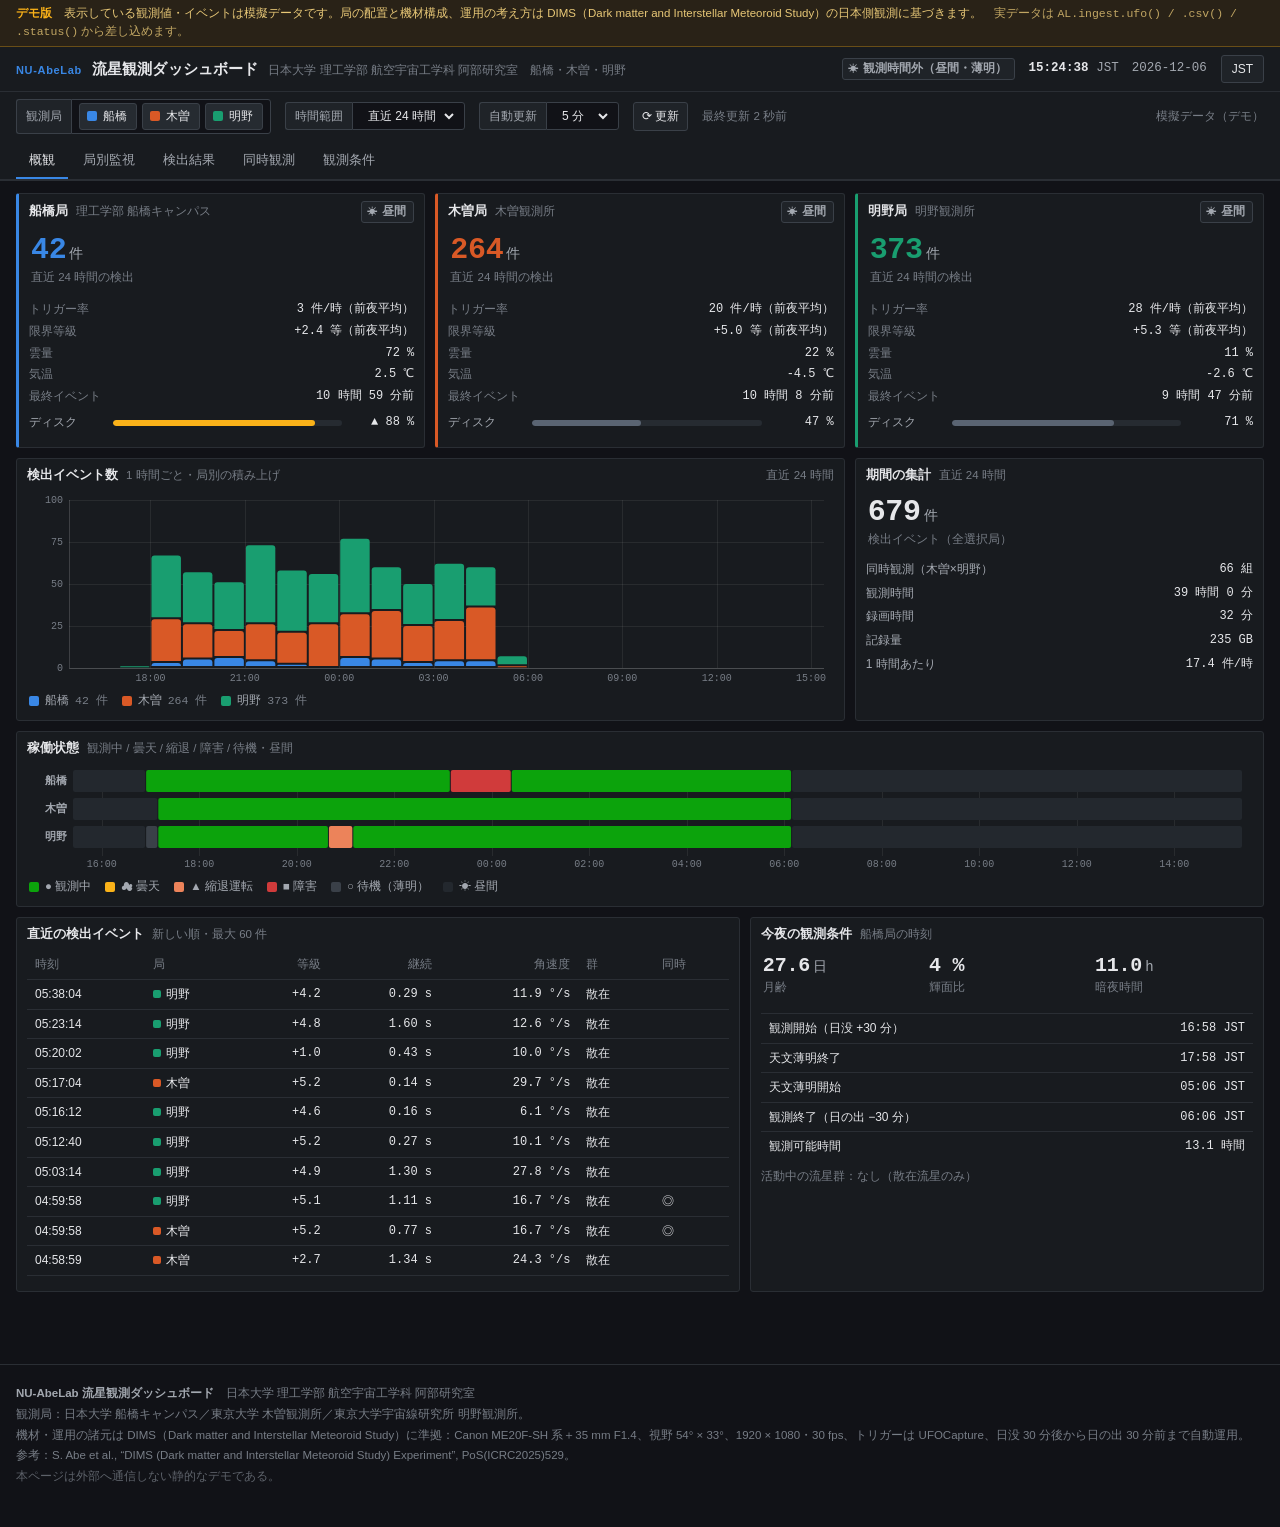
==== abelab/index.html @ 36eadfcd "NU-AbeLab 流星観測ダッシュボードを公開した 阿部研究室の流星観測ネットワーク（船橋キャンパス・木曽観測所・明野観測所）の DAQ 監視と検出結果を見るダッシュボードを abelab/ に置き" ====
<!doctype html>
<html lang="ja">
<head>
<meta charset="utf-8">
<meta name="viewport" content="width=device-width, initial-scale=1">
<title>NU-AbeLab 流星観測ダッシュボード</title>
<meta name="description" content="日本大学 阿部研究室の流星観測ネットワーク（船橋キャンパス・木曽観測所・明野観測所）の DAQ 監視と検出結果のダッシュボード。DIMS 実験の観測構成に準拠。">
<meta name="robots" content="noindex">
<link rel="stylesheet" href="css/app.css">
<link rel="icon" href="data:image/svg+xml,%3Csvg xmlns='http://www.w3.org/2000/svg' viewBox='0 0 32 32'%3E%3Crect width='32' height='32' rx='6' fill='%23181b1f'/%3E%3Cpath d='M5 26 L22 7' stroke='%233987e5' stroke-width='2.6' stroke-linecap='round'/%3E%3Ccircle cx='22' cy='7' r='2.6' fill='%23e6e7ea'/%3E%3Ccircle cx='9' cy='9' r='1.1' fill='%23777d86'/%3E%3Ccircle cx='25' cy='21' r='1.1' fill='%23777d86'/%3E%3C/svg%3E">
</head>
<body>
<script src="js/core.js"></script>
<script src="js/astro.js"></script>
<script src="js/stations.js"></script>
<script src="js/data.js"></script>
<script src="js/charts.js"></script>
<script src="js/views1.js"></script>
<script src="js/views2.js"></script>
<script src="js/app.js"></script>
</body>
</html>
---- abelab/css/app.css ----
/* NU-AbeLab 流星観測ダッシュボード
   DIMS（Dark matter and Interstellar Meteoroid Study）の DAQ 監視画面にならった意匠。
   色は data-viz の検証済みパレット（系列 3 色は暗面 #181b1f で全ペア CVD ΔE 9.4 / 通常視 20.9）。 */

:root {
  color-scheme: dark;

  /* ---- 面と文字 ---- */
  --bg:        #111217;
  --surface-1: #181b1f;   /* パネル */
  --surface-2: #1f2328;   /* パネル内の入れ子・ホバー */
  --surface-3: #262b31;
  --border:    #2a2e34;
  --border-2:  #3a4048;
  --text-1:    #e6e7ea;
  --text-2:    #a3a8b0;
  --text-3:    #777d86;

  /* ---- 系列（観測局）。固定順で割り当て、巡回させない ---- */
  --series-1:  #3987e5;   /* 船橋 */
  --series-2:  #d95926;   /* 木曽 */
  --series-3:  #199e70;   /* 明野 */

  /* ---- 状態（系列色とは別系統。必ず記号＋文字を添える） ---- */
  --good:      #0ca30c;
  --warning:   #fab219;
  --serious:   #ec835a;
  --critical:  #d03b3b;

  /* ---- 連続量（暗い側が 0。暗面へ沈む） ---- */
  --seq-0: #14263f; --seq-1: #184f95; --seq-2: #256abf;
  --seq-3: #3987e5; --seq-4: #5598e7; --seq-5: #86b6ef; --seq-6: #b7d3f6;

  --mono: ui-monospace, "SF Mono", "SFMono-Regular", Menlo, Consolas, monospace;
  --sans: -apple-system, BlinkMacSystemFont, "Hiragino Sans", "Noto Sans JP", "Yu Gothic UI", sans-serif;
}

* { box-sizing: border-box; }
html, body { margin: 0; padding: 0; }
body {
  background: var(--bg);
  color: var(--text-1);
  font: 400 13px/1.55 var(--sans);
  -webkit-font-smoothing: antialiased;
}
a { color: var(--series-1); }
.skiplink { position: absolute; left: -9999px; }
.skiplink:focus { left: 8px; top: 8px; z-index: 50; background: var(--surface-2); padding: 8px 12px; }

/* ================= 上部バー ================= */
.topbar {
  position: sticky; top: 0; z-index: 20;
  background: var(--surface-1);
  border-bottom: 1px solid var(--border);
}
.topbar-row {
  display: flex; align-items: center; gap: 14px;
  padding: 8px 16px; flex-wrap: wrap;
}
.topbar-row + .topbar-row { border-top: 1px solid var(--border); padding-top: 7px; padding-bottom: 7px; }
.brand { display: flex; align-items: baseline; gap: 10px; margin-right: auto; }
.brand b { font-size: 15px; font-weight: 700; letter-spacing: .01em; }
.brand .sub { font-size: 11.5px; color: var(--text-3); }
.brand .lab { color: var(--series-1); font-weight: 700; letter-spacing: .06em; font-size: 11px; }

/* Grafana 風の変数ピッカー：ラベルの札＋値の箱 */
.picker { display: flex; align-items: stretch; font-size: 12px; }
.picker > .lbl {
  display: flex; align-items: center; padding: 0 9px;
  background: var(--surface-2); border: 1px solid var(--border-2); border-right: 0;
  border-radius: 3px 0 0 3px; color: var(--text-2); white-space: nowrap;
}
.picker > .val {
  display: flex; align-items: center; gap: 5px; padding: 3px 7px; min-height: 28px;
  background: var(--bg); border: 1px solid var(--border-2); border-radius: 0 3px 3px 0;
}
.picker select, .picker button.plain {
  background: transparent; color: var(--text-1); border: 0;
  font: inherit; font-family: var(--sans); padding: 2px 4px; cursor: pointer;
}
.picker select:focus-visible, .chip:focus-visible, .tab:focus-visible, .btn:focus-visible {
  outline: 2px solid var(--series-1); outline-offset: 1px;
}

/* 局チップ（複数選択） */
.chip {
  display: inline-flex; align-items: center; gap: 6px;
  padding: 2px 9px 2px 7px; border-radius: 3px; cursor: pointer;
  background: var(--surface-2); border: 1px solid var(--border-2);
  color: var(--text-2); font: inherit; font-size: 12px; line-height: 1.7;
}
.chip[aria-pressed="true"] { background: var(--surface-3); color: var(--text-1); border-color: var(--border-2); }
.chip[aria-pressed="false"] { opacity: .55; }
.chip .swatch { width: 10px; height: 10px; border-radius: 2px; flex: none; }
.chip .dot { width: 7px; height: 7px; border-radius: 50%; flex: none; }

.btn {
  background: var(--surface-2); border: 1px solid var(--border-2); color: var(--text-1);
  border-radius: 3px; padding: 4px 10px; font: inherit; font-size: 12px; cursor: pointer;
}
.btn:hover { background: var(--surface-3); }
.btn.icon { padding: 4px 8px; }

.clock { font-family: var(--mono); font-size: 12.5px; color: var(--text-2); white-space: nowrap; }
.clock b { color: var(--text-1); font-weight: 600; }

/* ================= タブ ================= */
.tabs { display: flex; gap: 2px; padding: 0 16px; background: var(--surface-1); border-bottom: 1px solid var(--border); }
.tab {
  background: transparent; border: 0; border-bottom: 2px solid transparent;
  color: var(--text-2); font: inherit; font-size: 13px; padding: 9px 13px 7px; cursor: pointer;
}
.tab:hover { color: var(--text-1); }
.tab[aria-selected="true"] { color: var(--text-1); border-bottom-color: var(--series-1); }
.tab .n { font-family: var(--mono); font-size: 11px; color: var(--text-3); margin-left: 5px; }

/* ================= パネル格子 ================= */
main { padding: 12px 16px 48px; }
.grid { display: grid; grid-template-columns: repeat(12, 1fr); gap: 10px; }
.c3 { grid-column: span 3; } .c4 { grid-column: span 4; } .c6 { grid-column: span 6; }
.c5 { grid-column: span 5; } .c7 { grid-column: span 7; } .c8 { grid-column: span 8; }
.c9 { grid-column: span 9; } .c12 { grid-column: span 12; }
@media (max-width: 1100px) {
  .c3, .c4, .c5 { grid-column: span 6; }
  .c6, .c7, .c8, .c9 { grid-column: span 12; }
}
@media (max-width: 680px) { .grid > * { grid-column: span 12 !important; } }

.panel {
  background: var(--surface-1); border: 1px solid var(--border); border-radius: 3px;
  display: flex; flex-direction: column; min-width: 0;
}
.panel > header {
  display: flex; align-items: center; gap: 8px; padding: 7px 10px 5px;
  font-size: 12.5px; font-weight: 600; color: var(--text-1);
}
.panel > header .note { font-weight: 400; font-size: 11.5px; color: var(--text-3); }
.panel > header .right { margin-left: auto; display: flex; align-items: center; gap: 8px; }
.panel > .body { padding: 2px 10px 10px; flex: 1; min-width: 0; }
.panel.flat > .body { padding: 0 0 2px; }

/* ================= 統計タイル ================= */
.stat { display: flex; flex-direction: column; justify-content: center; gap: 2px; padding: 4px 2px 6px; }
.stat .v { font-family: var(--mono); font-size: 30px; font-weight: 600; line-height: 1.1; letter-spacing: -.01em; }
.stat .v small { font-size: 14px; font-weight: 500; color: var(--text-2); margin-left: 3px; }
.stat .k { font-size: 11.5px; color: var(--text-3); }
.stat.sm .v { font-size: 20px; }

/* ================= 局カード ================= */
.stcard { border-left: 3px solid var(--border-2); }
.stcard .hd { display: flex; align-items: center; gap: 8px; }
.stcard .nm { font-size: 13.5px; font-weight: 700; }
.stcard .loc { font-size: 11px; color: var(--text-3); }
.stcard dl { display: grid; grid-template-columns: auto 1fr; gap: 3px 10px; margin: 8px 0 0; font-size: 12px; }
.stcard dt { color: var(--text-3); white-space: nowrap; }
.stcard dd { margin: 0; font-family: var(--mono); text-align: right; color: var(--text-1); }

/* ================= 状態バッジ ================= */
.state {
  display: inline-flex; align-items: center; gap: 5px; padding: 1px 7px 1px 5px;
  border-radius: 3px; font-size: 11.5px; font-weight: 600; white-space: nowrap;
  border: 1px solid transparent;
}
.state .ico { font-size: 10px; line-height: 1; }
.state.good     { color: #5fd35f; background: rgba(12,163,12,.14);  border-color: rgba(12,163,12,.45); }
.state.warning  { color: #fab219; background: rgba(250,178,25,.13); border-color: rgba(250,178,25,.42); }
.state.serious  { color: #ec835a; background: rgba(236,131,90,.13); border-color: rgba(236,131,90,.42); }
.state.critical { color: #ef6a6a; background: rgba(208,59,59,.15);  border-color: rgba(208,59,59,.5); }
.state.idle     { color: var(--text-2); background: var(--surface-2); border-color: var(--border-2); }

/* ================= 表 ================= */
table.tbl { width: 100%; border-collapse: collapse; font-size: 12px; }
table.tbl th, table.tbl td { padding: 5px 8px; text-align: left; border-bottom: 1px solid var(--border); white-space: nowrap; }
table.tbl th { color: var(--text-3); font-weight: 500; font-size: 11.5px; position: sticky; top: 0; background: var(--surface-1); }
table.tbl td.num, table.tbl th.num { text-align: right; font-family: var(--mono); }
table.tbl tbody tr:hover { background: var(--surface-2); }
table.tbl tbody tr:last-child td { border-bottom: 0; }
.scroll { overflow: auto; max-height: 360px; }
.scroll::-webkit-scrollbar { width: 10px; height: 10px; }
.scroll::-webkit-scrollbar-thumb { background: var(--surface-3); border-radius: 5px; }

/* ================= 凡例 ================= */
.legend { display: flex; flex-wrap: wrap; gap: 4px 14px; padding: 4px 2px 0; font-size: 11.5px; color: var(--text-2); }
.legend .item { display: inline-flex; align-items: center; gap: 6px; cursor: pointer; }
.legend .item[aria-pressed="false"] { opacity: .4; }
.legend .mark { width: 12px; height: 3px; border-radius: 2px; flex: none; }
.legend .mark.sq { height: 10px; width: 10px; border-radius: 2px; }
.legend .val { font-family: var(--mono); color: var(--text-3); }

/* ================= 図（canvas / svg） ================= */
.plot { position: relative; width: 100%; }
.plot canvas { display: block; width: 100%; }
.tip {
  position: absolute; z-index: 10; pointer-events: none; opacity: 0;
  background: #0b0c0f; border: 1px solid var(--border-2); border-radius: 3px;
  padding: 6px 8px; font-size: 11.5px; line-height: 1.5; white-space: nowrap;
  box-shadow: 0 4px 14px rgba(0,0,0,.55); transition: opacity .08s;
}
.tip .ttl { color: var(--text-2); font-family: var(--mono); font-size: 11px; margin-bottom: 3px; }
.tip .row { display: flex; align-items: center; gap: 7px; }
.tip .row .mark { width: 9px; height: 9px; border-radius: 2px; flex: none; }
.tip .row .nm { color: var(--text-2); }
.tip .row .v { margin-left: auto; font-family: var(--mono); color: var(--text-1); }

/* ================= 進捗バー ================= */
.meter { height: 6px; border-radius: 3px; background: var(--surface-3); overflow: hidden; }
.meter > span { display: block; height: 100%; border-radius: 3px; }
.meterrow { display: grid; grid-template-columns: 76px 1fr 64px; gap: 8px; align-items: center; font-size: 12px; margin: 5px 0; }
.meterrow .lb { color: var(--text-2); }
.meterrow .vv { font-family: var(--mono); text-align: right; }

/* ================= 注記・脚注 ================= */
.note { font-size: 11.5px; color: var(--text-3); line-height: 1.7; }
.note code { font-family: var(--mono); font-size: 11px; color: var(--text-2); }
.demo-bar {
  background: rgba(250,178,25,.1); border-bottom: 1px solid rgba(250,178,25,.3);
  color: #e8c877; font-size: 11.5px; padding: 5px 16px;
}
.demo-bar b { color: var(--warning); }
footer { padding: 18px 16px 40px; color: var(--text-3); font-size: 11.5px; line-height: 1.8; border-top: 1px solid var(--border); margin-top: 24px; }
footer b { color: var(--text-2); }
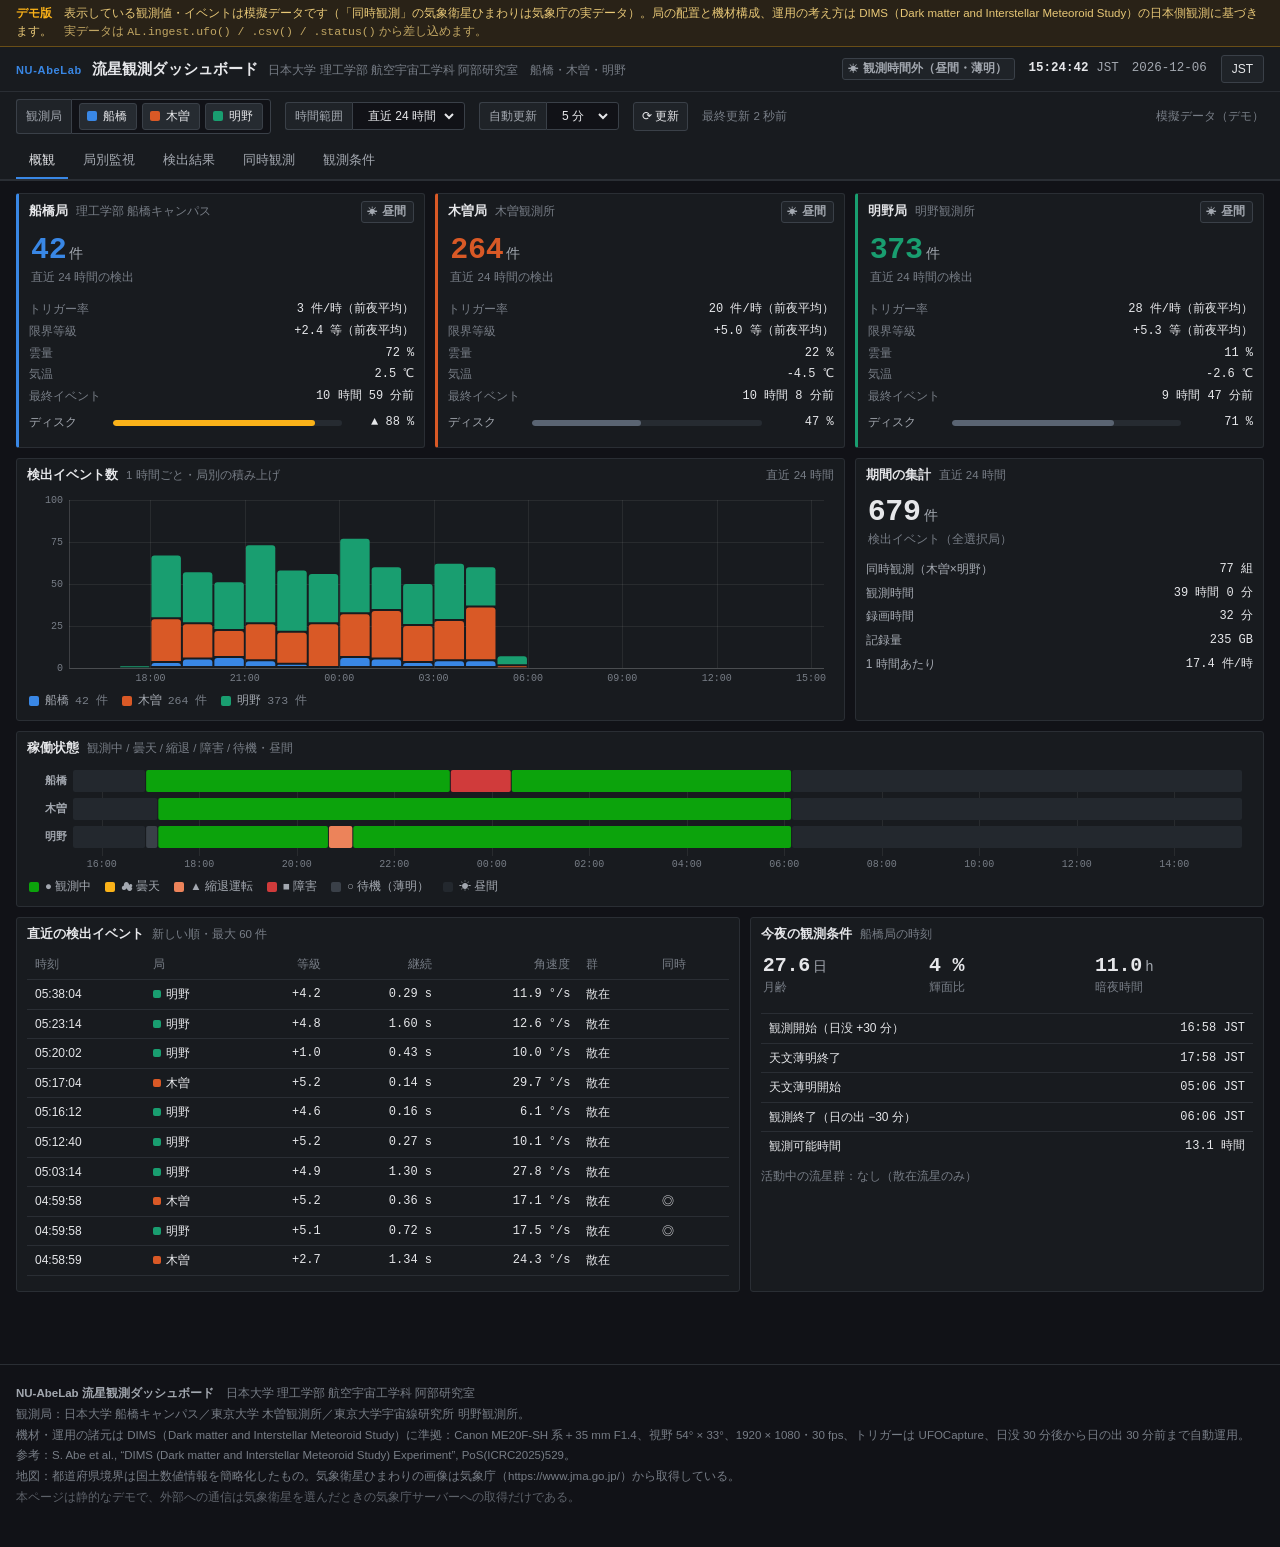
==== commit 0955f708: "視野の投影を日本地図にし、気象衛星を重ねられるようにした 同時観測の平面図を、km 格子ではなく日本地図（Web メルカトル）への投影に変えた。 気象庁のひまわり（真彩色・可視・赤外・水蒸気）を XY" ====
--- a/abelab/index.html
+++ b/abelab/index.html
@@ -10,11 +10,13 @@
 <link rel="icon" href="data:image/svg+xml,%3Csvg xmlns='http://www.w3.org/2000/svg' viewBox='0 0 32 32'%3E%3Crect width='32' height='32' rx='6' fill='%23181b1f'/%3E%3Cpath d='M5 26 L22 7' stroke='%233987e5' stroke-width='2.6' stroke-linecap='round'/%3E%3Ccircle cx='22' cy='7' r='2.6' fill='%23e6e7ea'/%3E%3Ccircle cx='9' cy='9' r='1.1' fill='%23777d86'/%3E%3Ccircle cx='25' cy='21' r='1.1' fill='%23777d86'/%3E%3C/svg%3E">
 </head>
 <body>
+<script src="js/geo-japan.js"></script>
 <script src="js/core.js"></script>
 <script src="js/astro.js"></script>
 <script src="js/stations.js"></script>
 <script src="js/data.js"></script>
 <script src="js/charts.js"></script>
+<script src="js/map.js"></script>
 <script src="js/views1.js"></script>
 <script src="js/views2.js"></script>
 <script src="js/app.js"></script>
--- a/abelab/css/app.css
+++ b/abelab/css/app.css
@@ -219,3 +219,28 @@
 .demo-bar b { color: var(--warning); }
 footer { padding: 18px 16px 40px; color: var(--text-3); font-size: 11.5px; line-height: 1.8; border-top: 1px solid var(--border); margin-top: 24px; }
 footer b { color: var(--text-2); }
+
+/* ================= 地図 ================= */
+.mapwrap { position: relative; width: 100%; height: 430px; border-radius: 3px; overflow: hidden; }
+svg.jmap { display: block; width: 100%; height: 100%; cursor: grab; touch-action: none; background: #0b0e12; }
+svg.jmap.grabbing { cursor: grabbing; }
+.m-sea { fill: #0c1118; }
+.m-pref { fill: #171c22; stroke: #39424d; stroke-width: 0.9; }
+.m-grid .gl { stroke: rgba(255,255,255,.055); stroke-width: 0.6; vector-effect: non-scaling-stroke; }
+.m-grid .gt { fill: #5e656e; font-family: var(--mono); }
+.m-fov polygon { fill-opacity: .14; stroke-width: 1.4; vector-effect: non-scaling-stroke; }
+.m-ov polygon { fill: rgba(255,255,255,.2); stroke: rgba(255,255,255,.55); stroke-dasharray: 4 3;
+  stroke-width: 1.2; vector-effect: non-scaling-stroke; }
+.m-ov line { stroke: rgba(255,255,255,.45); stroke-width: 1.2; stroke-dasharray: 2 3; vector-effect: non-scaling-stroke; }
+.m-st circle { stroke: #0b0e12; stroke-width: 1.6; vector-effect: non-scaling-stroke; }
+.m-st text { fill: #e6e7ea; font-weight: 700; paint-order: stroke; stroke: #0b0e12; stroke-width: 2.4px;
+  stroke-linejoin: round; text-anchor: middle; }
+.m-ov text { fill: #e6e7ea; paint-order: stroke; stroke: rgba(11,14,18,.8); stroke-width: 2.4px;
+  stroke-linejoin: round; text-anchor: middle; }
+.maphint { position: absolute; right: 8px; bottom: 7px; font-size: 10.5px; color: var(--text-3);
+  background: rgba(11,14,18,.72); border: 1px solid var(--border); border-radius: 3px; padding: 2px 7px; pointer-events: none; }
+.ctl { display: inline-flex; align-items: center; gap: 5px; font-size: 11.5px; color: var(--text-2); }
+.ctl select, .ctl input[type=range] { font: inherit; }
+.ctl select { background: var(--bg); color: var(--text-1); border: 1px solid var(--border-2);
+  border-radius: 3px; padding: 2px 5px; }
+.ctl input[type=range] { width: 92px; accent-color: #5598e7; }
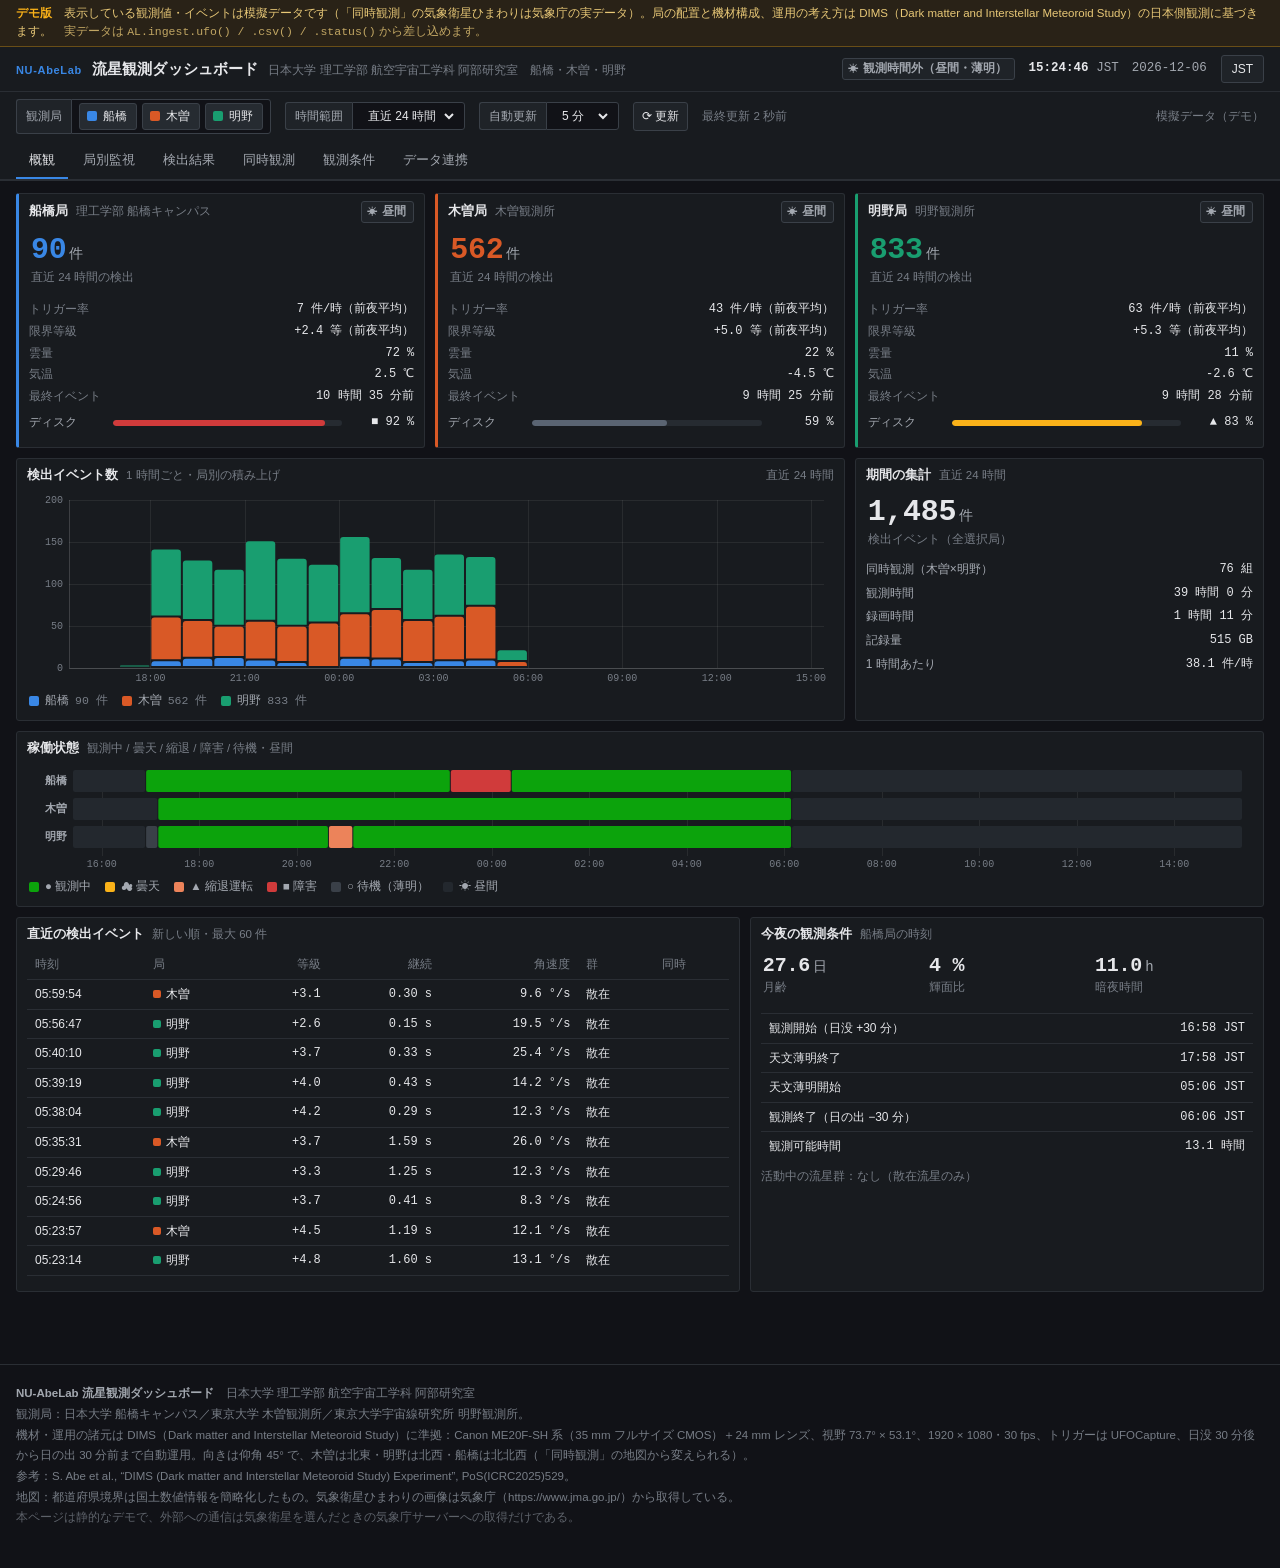
==== commit 93564b56: "観測局とのデータのやり取りを設計し、「データ連携」画面にまとめた 量が設計を決める。映像は 1 夜 180 GB（3 局合計・無圧縮）／年 64 TB、 検出イベントのメタデータは 1 夜 1 MB " ====
--- a/abelab/index.html
+++ b/abelab/index.html
@@ -19,6 +19,7 @@
 <script src="js/map.js"></script>
 <script src="js/views1.js"></script>
 <script src="js/views2.js"></script>
+<script src="js/views3.js"></script>
 <script src="js/app.js"></script>
 </body>
 </html>
--- a/abelab/css/app.css
+++ b/abelab/css/app.css
@@ -229,8 +229,14 @@
 .m-grid .gl { stroke: rgba(255,255,255,.055); stroke-width: 0.6; vector-effect: non-scaling-stroke; }
 .m-grid .gt { fill: #5e656e; font-family: var(--mono); }
 .m-fov polygon { fill-opacity: .14; stroke-width: 1.4; vector-effect: non-scaling-stroke; }
-.m-ov polygon { fill: rgba(255,255,255,.2); stroke: rgba(255,255,255,.55); stroke-dasharray: 4 3;
-  stroke-width: 1.2; vector-effect: non-scaling-stroke; }
+.m-ov { pointer-events: none; }    /* 重なりの面は下の視野へのドラッグを邪魔しない */
+.m-ov polygon.ov2 { fill: rgba(255,255,255,.14); stroke: rgba(255,255,255,.4); stroke-dasharray: 4 3;
+  stroke-width: 1.1; vector-effect: non-scaling-stroke; }
+.m-ov polygon.ov3 { fill: rgba(250,178,25,.26); stroke: rgba(250,178,25,.8); stroke-dasharray: 5 3;
+  stroke-width: 1.6; vector-effect: non-scaling-stroke; }
+.m-fov polygon { cursor: move; }
+.m-st g.handle { cursor: ew-resize; }
+.m-st circle.hit { fill: transparent; }
 .m-ov line { stroke: rgba(255,255,255,.45); stroke-width: 1.2; stroke-dasharray: 2 3; vector-effect: non-scaling-stroke; }
 .m-st circle { stroke: #0b0e12; stroke-width: 1.6; vector-effect: non-scaling-stroke; }
 .m-st text { fill: #e6e7ea; font-weight: 700; paint-order: stroke; stroke: #0b0e12; stroke-width: 2.4px;
@@ -244,3 +250,10 @@
 .ctl select { background: var(--bg); color: var(--text-1); border: 1px solid var(--border-2);
   border-radius: 3px; padding: 2px 5px; }
 .ctl input[type=range] { width: 92px; accent-color: #5598e7; }
+
+/* 数値入力（向きと画角） */
+.numin { display: inline-flex; align-items: center; gap: 2px; }
+.numin input { width: 52px; background: var(--bg); color: var(--text-1); border: 1px solid var(--border-2);
+  border-radius: 3px; padding: 1px 4px; font: inherit; font-family: var(--mono); font-size: 11.5px; text-align: right; }
+.numin input:focus { outline: 1px solid var(--series-1); }
+.numin i { font-style: normal; color: var(--text-3); font-size: 11px; }
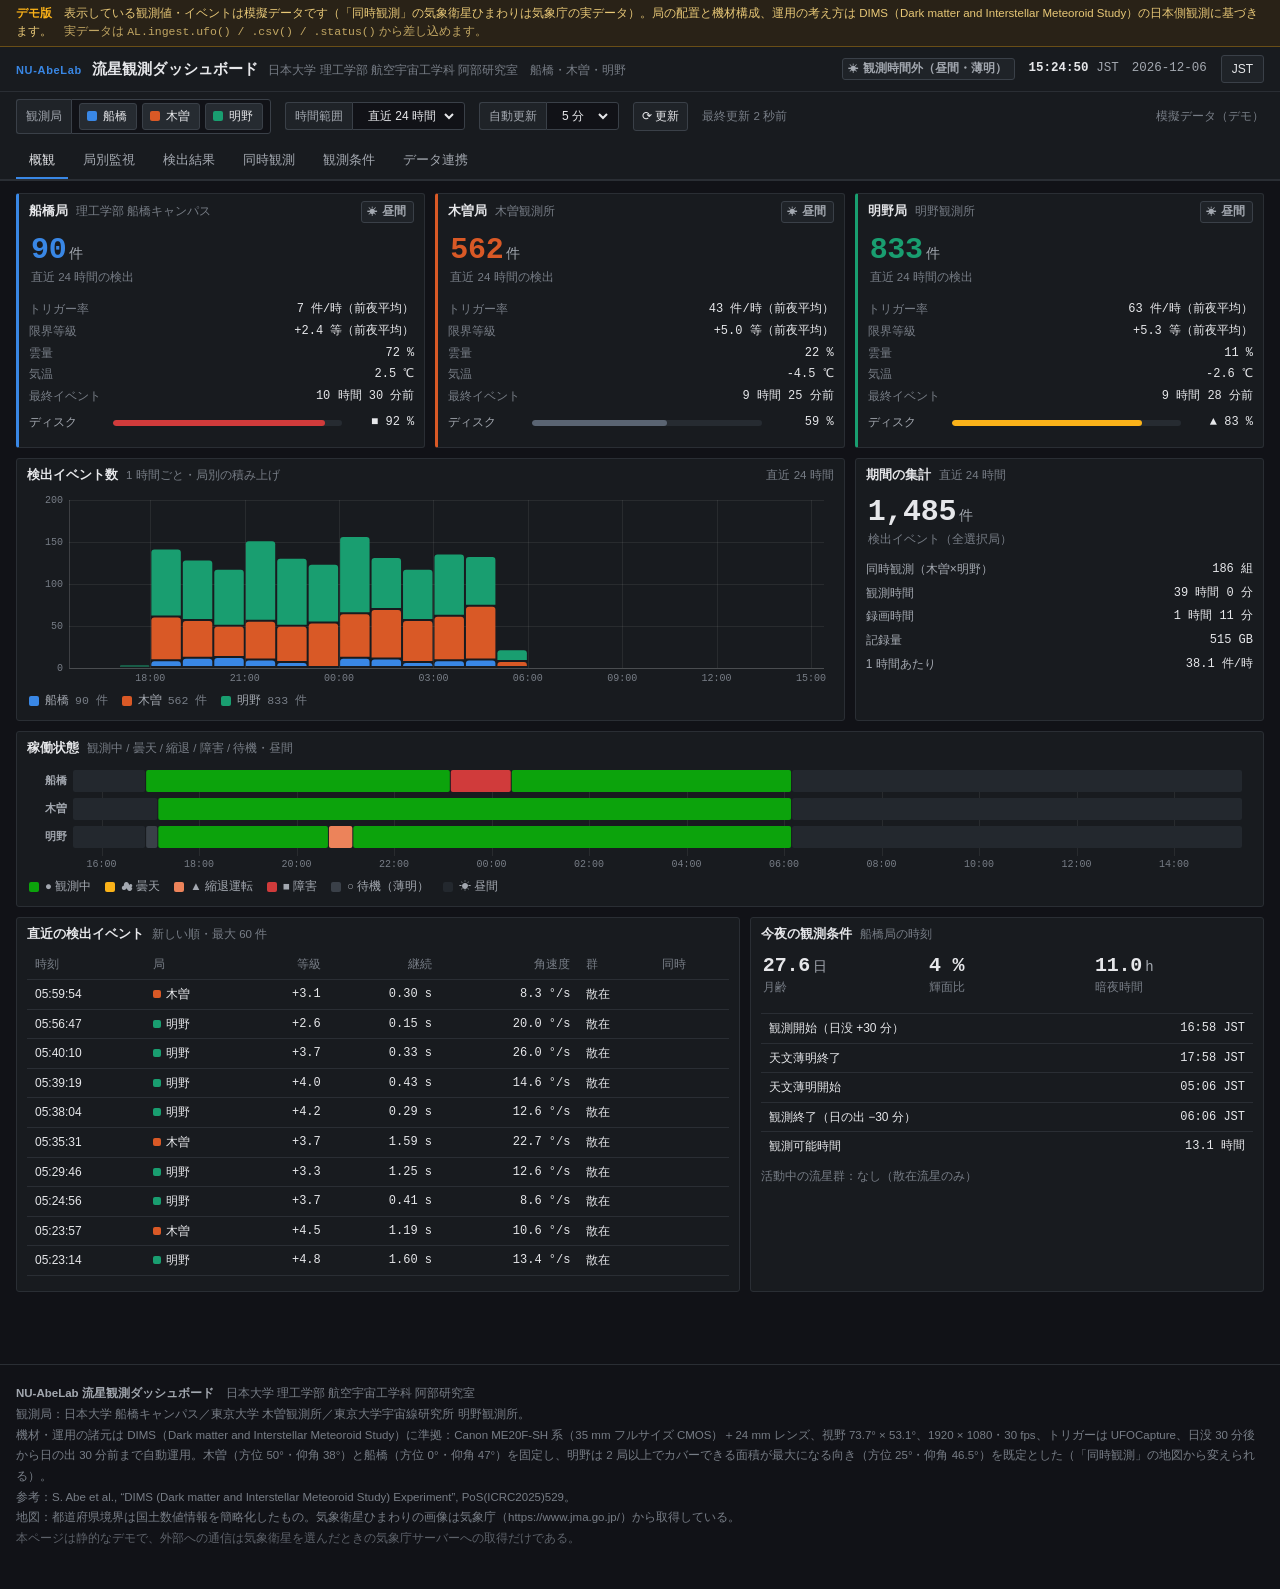
==== commit 0010d8cb: "視野の投影を東アジア〜太平洋まで引けるようにした 地図の縮尺の上限を 1.4 倍から 15 倍に広げ、日本の一部から地球ほぼ 1 周ぶんまで 連続して引けるようにした。引いたときに何も手がかりがなくな" ====
--- a/abelab/index.html
+++ b/abelab/index.html
@@ -11,6 +11,7 @@
 </head>
 <body>
 <script src="js/geo-japan.js"></script>
+<script src="js/geo-world50.js"></script>
 <script src="js/core.js"></script>
 <script src="js/astro.js"></script>
 <script src="js/stations.js"></script>
--- a/abelab/css/app.css
+++ b/abelab/css/app.css
@@ -226,6 +226,8 @@
 svg.jmap.grabbing { cursor: grabbing; }
 .m-sea { fill: #0c1118; }
 .m-pref { fill: #171c22; stroke: #39424d; stroke-width: 0.9; }
+.m-world path.wl { fill: #151c23; stroke: #3d4855; stroke-width: 0.9; }
+.m-world path.wb { fill: none; stroke: #2b333d; stroke-width: 0.6; }
 .m-grid .gl { stroke: rgba(255,255,255,.055); stroke-width: 0.6; vector-effect: non-scaling-stroke; }
 .m-grid .gt { fill: #5e656e; font-family: var(--mono); }
 .m-fov polygon { fill-opacity: .14; stroke-width: 1.4; vector-effect: non-scaling-stroke; }
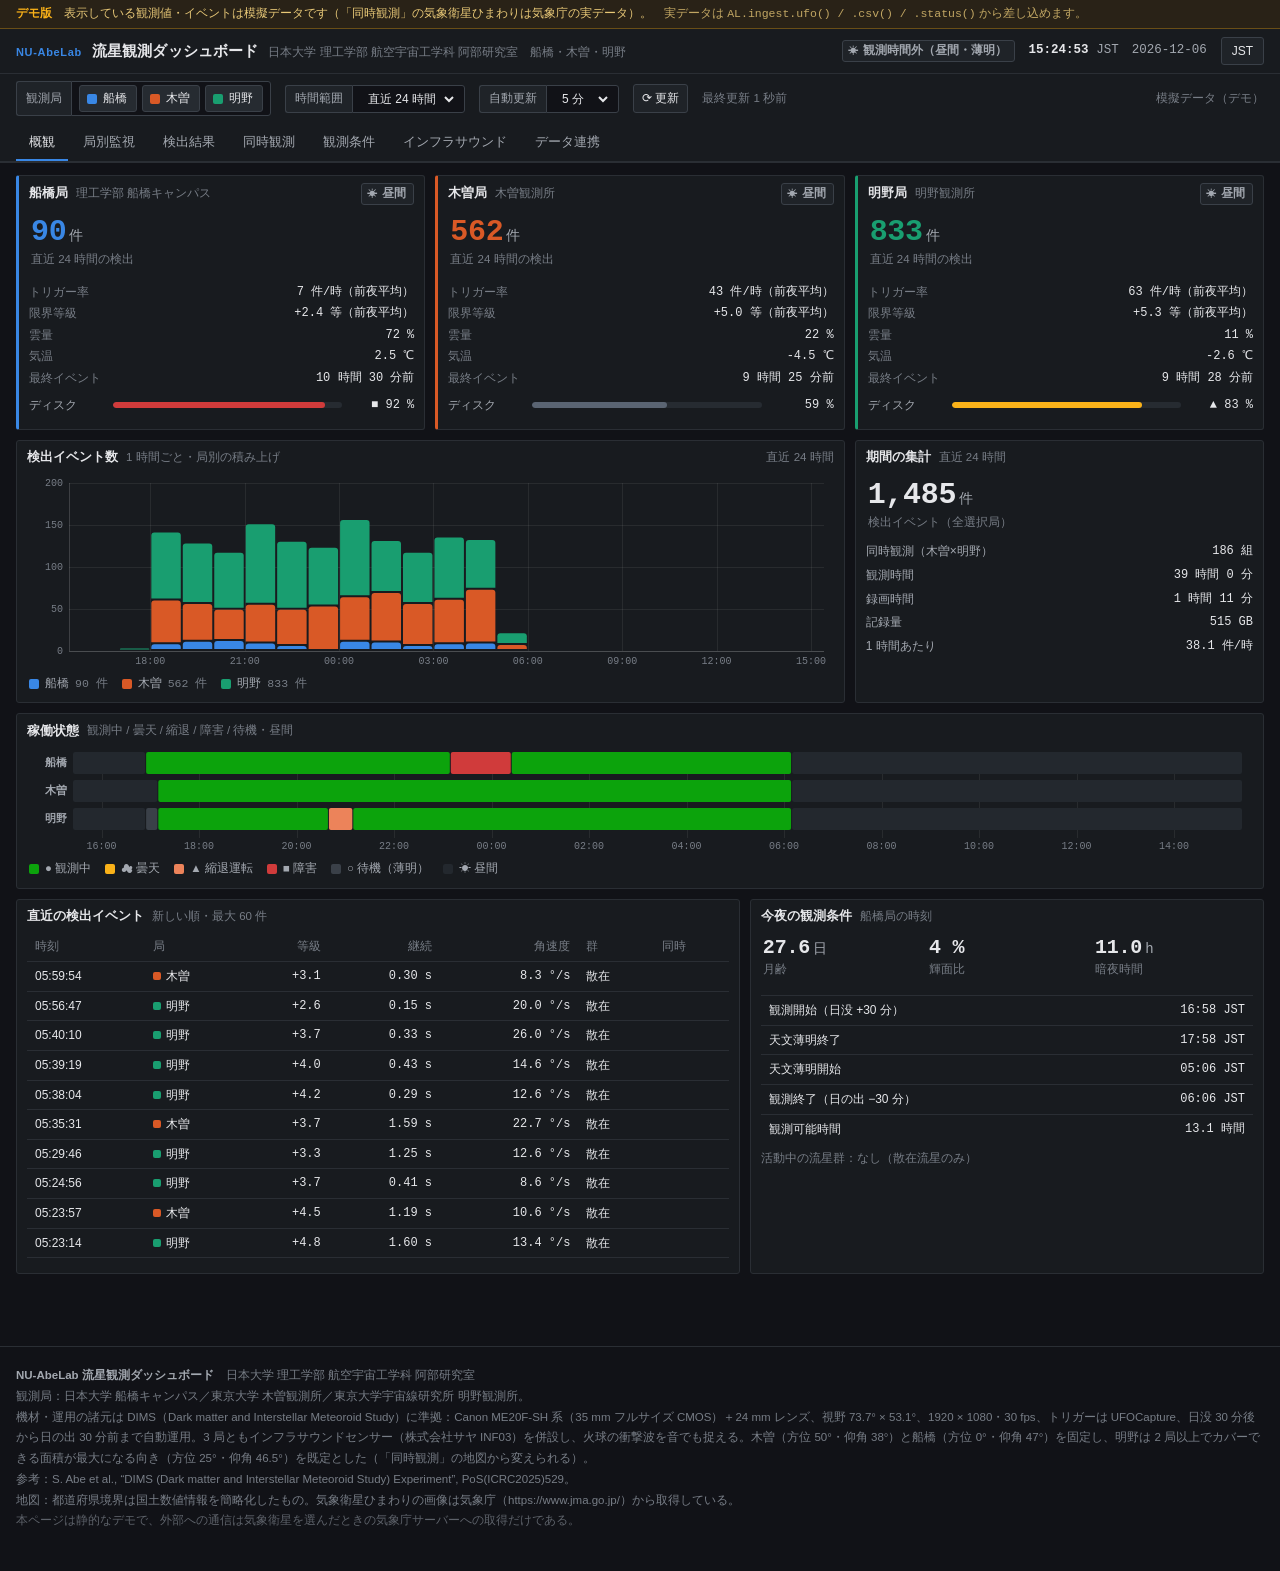
==== commit 5d55ca34: "3 局にインフラサウンドセンサーを載せ、専用の画面を足した 株式会社サヤ INF03（0.1–1000 Hz）を 3 局に併設する前提にし、火球の衝撃波を音で捉える 側面を加えた。100 Hz・24 " ====
--- a/abelab/index.html
+++ b/abelab/index.html
@@ -21,6 +21,7 @@
 <script src="js/views1.js"></script>
 <script src="js/views2.js"></script>
 <script src="js/views3.js"></script>
+<script src="js/views4.js"></script>
 <script src="js/app.js"></script>
 </body>
 </html>
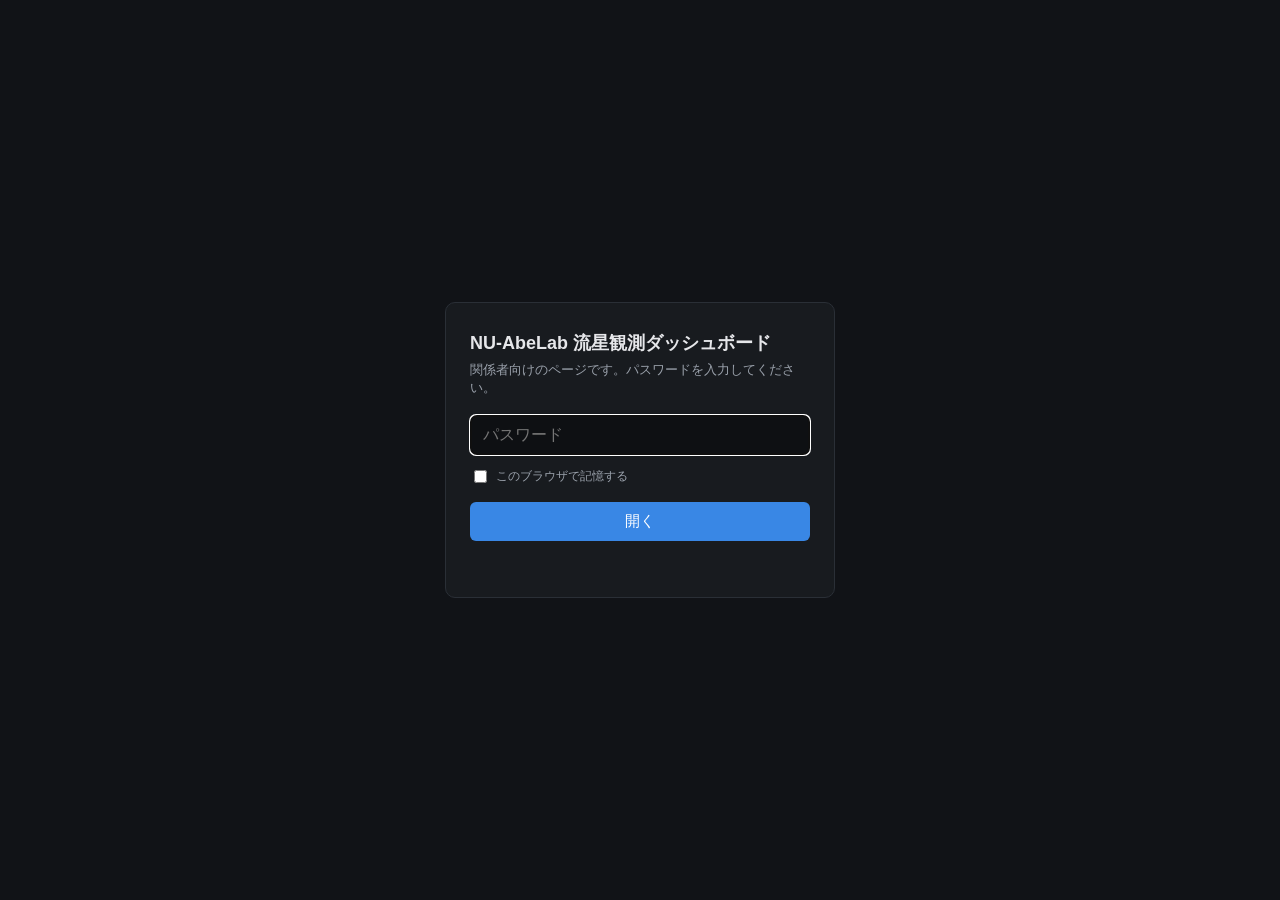
==== commit 6c6e7370: "abelab をパスワード保護にした（中身を暗号化した 1 枚の HTML だけを公開） 平文の css / js / README は公開リポジトリから外し、元データは手元の NU-AbeLab に" ====
--- a/abelab/index.html
+++ b/abelab/index.html
@@ -3,25 +3,63 @@
 <head>
 <meta charset="utf-8">
 <meta name="viewport" content="width=device-width, initial-scale=1">
-<title>NU-AbeLab 流星観測ダッシュボード</title>
-<meta name="description" content="日本大学 阿部研究室の流星観測ネットワーク（船橋キャンパス・木曽観測所・明野観測所）の DAQ 監視と検出結果のダッシュボード。DIMS 実験の観測構成に準拠。">
-<meta name="robots" content="noindex">
-<link rel="stylesheet" href="css/app.css">
-<link rel="icon" href="data:image/svg+xml,%3Csvg xmlns='http://www.w3.org/2000/svg' viewBox='0 0 32 32'%3E%3Crect width='32' height='32' rx='6' fill='%23181b1f'/%3E%3Cpath d='M5 26 L22 7' stroke='%233987e5' stroke-width='2.6' stroke-linecap='round'/%3E%3Ccircle cx='22' cy='7' r='2.6' fill='%23e6e7ea'/%3E%3Ccircle cx='9' cy='9' r='1.1' fill='%23777d86'/%3E%3Ccircle cx='25' cy='21' r='1.1' fill='%23777d86'/%3E%3C/svg%3E">
+<title>NU-AbeLab</title>
+<meta name="robots" content="noindex,nofollow">
+<style>
+html{-webkit-text-size-adjust:100%;text-size-adjust:100%}
+body{margin:0;min-height:100vh;display:flex;align-items:center;justify-content:center;background:#111317;color:#e6e7ea;font-family:"Hiragino Sans","Hiragino Kaku Gothic ProN","Noto Sans JP",sans-serif}
+form{width:min(340px,calc(100vw - 32px));padding:28px 24px;background:#181b1f;border:1px solid #2a2f36;border-radius:10px}
+h1{font-size:18px;margin:0 0 6px}
+p{font-size:13px;color:#9aa1ab;margin:0 0 18px}
+input[type=password]{box-sizing:border-box;width:100%;padding:10px 12px;font-size:16px;background:#0e1013;color:#e6e7ea;border:1px solid #333a43;border-radius:6px}
+label{display:flex;gap:6px;align-items:center;font-size:12px;color:#9aa1ab;margin:12px 0 16px}
+button{width:100%;padding:10px;font-size:15px;background:#3987e5;color:#fff;border:0;border-radius:6px;cursor:pointer}
+button:disabled{opacity:.6}
+.err{color:#ff6b6b;font-size:13px;min-height:1.4em;margin:10px 0 0}
+</style>
 </head>
 <body>
-<script src="js/geo-japan.js"></script>
-<script src="js/geo-world50.js"></script>
-<script src="js/core.js"></script>
-<script src="js/astro.js"></script>
-<script src="js/stations.js"></script>
-<script src="js/data.js"></script>
-<script src="js/charts.js"></script>
-<script src="js/map.js"></script>
-<script src="js/views1.js"></script>
-<script src="js/views2.js"></script>
-<script src="js/views3.js"></script>
-<script src="js/views4.js"></script>
-<script src="js/app.js"></script>
+<form id="f" autocomplete="off">
+  <h1>NU-AbeLab 流星観測ダッシュボード</h1>
+  <p>関係者向けのページです。パスワードを入力してください。</p>
+  <input id="pw" type="password" placeholder="パスワード" autofocus required>
+  <label><input id="keep" type="checkbox"> このブラウザで記憶する</label>
+  <button id="go" type="submit">開く</button>
+  <div class="err" id="err"></div>
+</form>
+<script>
+var D = { s: "EOwR8219YOCT4vpvS3rtcg==", i: "ZXVb/4mypIY7eeyi", n: 600000, c: "VGjfygm8KtrinAMvkwKyMwm49GEDmhc/[base64]/3Ri5nrvO3RPD+SX3fIAdu6lcdW9szIdr1qhgPLq2OFKaOOyu1koAMw9P1blRovyEM+ewI8JU7ORyXLeSf/J/7tcVvu5/Lcy77WkcVkmewZTqinmPnJPgiedcEPEQiUS8XZc+83rlaMoCgZIHucRZnJlu89fGInDOq/odm+5/sPq7aX9KZxPn6iq/v6F1+J6ou2tzhUZ96JpWj0XpoqMIpaev8d1MOdFQ7wutJet7cf687m8/fL5Tqz06MxrsM1zmDOPcs/rD2INg3DTLNJJnBGG3NqYuZMUjXJNEeRWKEGhm6vFmJUBYGrpTy+Sm7xc8T911qqpKoS3tzTMX6mAB9TuiBLI01aVQ09RPqwNZ7+1Kdg0cyb+RYZYStt3kjm8zVTjZOC86xjMaRLBZfBwXbxyEcuVqMgnC13sCSscE7S5wPSehsV5dOeUFxSk+cqO0Pd98tq7AB5pox/GZmxBESHkGQKn9RbqeTetetQy86OkGc9dAwnAODpOqraqSJc67N+8Erwjk1sv/ogzsHrM2eMC0r/CuYpe4eV9cQKURdCU5iKxMpR1GC8SDijTVjHvdlJMHzKB9R2fB2Zx4OSkSr1vS671dG4rQrsbUKdjHVOUlyUanukirQ2NxrwNEy7p6IAyF1KSGeKpSCBTAo9/wlVB92S2ShvOI1XmQW79hWL9Jt+SRRxAEnQv7tsBAgXde6EwlUI3znKSSJb2egZyri/jBCUcGPb84JW8XUUTqpIlZAFg7hVv1ZR1iux7p3RWGcSX9KwRMJHMZXzVdOi21LcpI6WNQD3MDQ5gLGICUjHOyuzTLyrgSq9/NiQIN4Lll/7Cc/4p0r4yjwTPFAZAj8rO3PO1wGchT6UrzG6ix9uXm18sSfmI6j3Ntz+xUXOp89jiPp8Ev6z/e2i0VcpKo08hqGQFkjf5nwG9KZ3BXn7cPmSowsqpsD+0T9PSd/4n/TYzgyYkN4B+nG087V7uwHEAr07kxtqd3RnIlkwsFXivMoQCvfQk9PCfJosUdO//7qoGgXioK8UmUZ+KzIraN0ojtSH8NOzTpKqr+6FNalsK1OztsnIy2aacz03CMSVkLs70fyQELwYM3/CvjB75KjCdnRcvpTHJM0G7zW74NITaAVTPrICNZc33rqSR6FMYyKITNGH39HT8EzY4SuTbzTdRu42ZXWq77UO7FIb37XWsLckq1Za/XBE4TprcxS5+HVTXJrbgDfr+amp8RC/cOKyd854x/kySxDIvG+02ndL/YfZLW23RQtMWlAQAaQxVdvF7xmxtTaCA//+hn8qDq0VxLAe0MDZQaQUcIVFPJfYuLqiYwV0UzKgTRkHAPh1RhYSS3Wfq544xsBV7WT7PjRxPGVaNqw+W/F0Ln9Mtim4Zh2Pz9OLQc8QMp6m/acuqjTdfnY9cPNqX2ctHjc1wC+A92SL9/XKEjCSwPv7nA+kQReTaF8HG5nxGH+SmsU/2Bi53WfFDTjwa9QJ6Wbxb0eP9FWqngBOOtDz4dR4vlgRxPPcO5ySDRS4kur65wdjiGtDdlQOtVK9mj+Aza4wMw3M7lt9zJ+xNnTPRZRpWahWYab33t4IJW4az2JbE8l5NNKx3+zjMbKGADfplqfQt7ISKnLkEMKSOenXscp2T2pEL2IT9eZax/i4dWtsLverOGfNHC/R4j8LyuVOhmyWFIgog6ysuutMqRMW6KDQ9sqtF6JNREO23oLVOzFb85ma3GXzhFS93IVohxdyfLQgkhj+ZxTDDijfR/[base64]/b9NU1VSbARAMRdrpgzVjw4V9OhnuQnqgyLAYfTdJmYL/zXxDh1jcTwTEdYLA9FsPwLG6jw7cmPyD6yi98T1Q6fK0yZfHQR+Ygtw+HUZfLPFuZWO85XoOmvGMQbEDojXtYks52sUkA20APm6uIA2HakY/c4NMOh+a1NMCWm9B9pLPXjuFw81UfY0b/dVMHatYwdMa83dhqD1MGIxkxsX8/Wd40CaSch2RXw/mLOTBB66IWEupTK2AG0Eex5XHBKwz6NwNL+2g/NGha6HRLpwwcP6tMFMV13/nbPs/[base64]/WgZmdgzsy0RUpD5RPSoIEFOW4nK5S3TAKGKwPBqOhW+Ac769WUtRaflPS5bJ4uK5Byzft31RajdiID0e5yReJTLVl/kY28vX7BsDKhhd8ArfKE068rwn/V+WBZEzj+83uK1oqsMdCfGGA96s6jpF5+mQqvMvaWIW7u883aIvt33ZNH9K/nfI8vjoJrcmfvuSod+XaCjhOEZEFi01PZnZzJ4zTIW/BUYK8YW/pJX+HLGPoR7NK20IcR3o9MEwhSmh9cUsZUwClr/fy2ZbR5vU28vjSbuA3c62ExMZXsSonO+fbAZ7XMs3G5a2HpujoQP94OGt/aH5Og4GNHKJRrj210xL0IOgvG+d3gHsblPeIfjMbUMJ8oIxAdjz3cQhJ/xY303pbK4kUQxVAYsL8VRWWxXI43GuGj+yuLxaWuH3g/IIE/[base64]/ptlfJ7JkXFfL6cVchlHzQ2V3O0hPUDWciIB4c2ESMYGnUnsqn5cswPmRNKIqR/9gDZcmhu+hQejvsFdAK4lqYr9qpmLNs5b3Iqh2BRaIRXtilAkZ53PLWU9QVhTJ1bppfff4gn25qfQIZvofVOD+zqP5LqEUd5M0nIMt0BBzCHtItNiVcI0YltGfCC2UOul3tI35N4gzjqneB8HXGMUhs8CnqOGkGfHV/4b6OXIu8B5D5PMQrg0dyga4S3sJkhkXIQcJf+I5WZRbo14CWtPGyCD7ntVAmWZqioUG3Tz/SUNzMjMoOBP0ka4pOyR0KEhSJT/+fnoE9sFfAHqa4C3HEGU+fJ+6lg4Vrdw2eCrvsciqQckXKrW8u8QSEm5wSGDX+4Dw+OhFG2RRviTfPLIBRf1IeKPc6FowWO0plV+Bmlje4+Tae07p64/wxtjbPllK+Y+sn04kNq41q9OHugkvXjCYxP9AIGa22RNn6vHYr2lpqR8mvs80u2i3BAd04h9DZ9jtsX9HyqZnRIrzXP+i5AXGMbxV9+zB6I5MD1sHF8PQvy7ExLYJ6ebp3Bj/nvJqQRex1oump022WzDGq1SZOu8KLVCmMIoakPALs8bHPUo6sa2vH283AC4oFbW/oFDKfyl8jFF0m+6meIjqY2ICT14xBpxFmNvqXhkEQiWMW+DPnSL/N6+rXzlbzJ2z8Ax8DeGo5iaXC5QyN6ghvbRFeirhUlkCS+PNjeYGNP39Hfltu48DA6ZGo4Sm9qfn4ScG8AwJovTjU1g1SAV/hHBp4Tu27hnoFC5gDMOAD2QcLHqhdomFkh5MnuF+s71+ZXMvXk8jBD3jR4JrHnxGMeIFHLazZF9A1i3HJ5Hcs2M3/WhMPykjJI9JR+GQmIP94yIZQ3UXKvQjIY1dOjdrk34TksGuBuVtY78jGRZ9m3VlEZDVKTYtcRZpCQOKbp56Z8gBK3W8wqu5RkI7nfgzb/0BFWNNy17vSJKZdnCrlo53WCUPMek05Os127jXyFJrvdZhIfo/+azOAG5345Wk6hjCRDx8Rq9zd/awwlGBDCQAkZsyheQ6sX5zfks3KzvePWqTtN3poG+4os+3rzUJHewCOZDzeVkhhUOM+GL3pDts63yHoSg5RLoK4UQIw3JqUrgU+1lTKoOdZ8EqRMtBv+MyMLL/qXL4rQck+ZwDIUONloVf+uf7aqs09Bb4jP40rMT+GV7od2dQGSRgSLXHZ4nNu9DxSF5iwCKiZuBPKoraGNyA7HlXJGqAImzpH68NSCEKkgN2UiU9XQ9Gym5Kep45IZlpL7yyuhxemJ4VQV72aZDrcyyTvzD3oh1QykQGN5STtYg47k3OCmKc3DZRgV4MUxbJjVQH/AScNOkX1rdt+xrBhNnObQmrZVv12YZ7N8aNL7XD9DGYQW7et4h3ZOlvftr7ioth6SucCOJ0jTojmQ+okN5Gh6vJuevjjLUoQF7sYKZVwANkHSuBK6FLaG6aUoAandR7xttnZWNsPI/rV+38A5r80hxrnaONbWMMflUog/NWlY7u6WVckOC90CM6NO3pjrLj0nOlbi5m0vjlYQyLMEstL78ZmS83xNFCq2tmHMzXujtIv142WSpx6rmuqPBgz82UBE8iRkq/2/[base64]/I3hKrO1UBSeTN2gwNbXN4oosTeMMevGX6zylBhlyAjL7wq5qvpBKSqgMbxgjGXZJxZEJ25VG5TcoOFY1wHxNu6Z+x/zDDjdSVSeQIKO/wbCT5vUnk64S3ldICFT4PZhbyNimipC1kX8hJQmIvdjHX8JjQaIMWQon40w/h248xMShzFOEMrE4t/57Yu87lI0EVswxosW6UYRoXkQMy4kSxVJYAgHNBCa2P2sGbDP1lVdpcihiT6mVpfHT4V8hI0Ol4/bNFZ4bx1rbEDypgLKj+I/F2jyjNJhM8MIxgW/ypa5T5ifWw1+Mj0BV03KEcm3WI8NnNBAsYgGQ8B9TOJdCBpTbf2FgULdqc/OpEg9ZnjVS9brzN510p3L6ZJci5+yrgJXRjZYKdzhee3841iv2Sh4T9D6tRzkc1UuSSVPk5vzeSFi6gITmGHqDWCx75vHmhXkHtSyM/8ZE/Pbsv2gADGu7rI2LCVtxrE3h6DZUMsYjhJGtZmxoqv4nbTvB0jeQZuwNWo3TzSiMTIoVFRVF+JgqJ0JqdN3Q8zYFkdlZgeEeRN+CmGaPc/BKhoJYOPzq508nYpenxDSaRwWKFfyB7igLaoZX1GI8tCUZofjtC8UwsZ7Bfu0loAzgBAQeA0THgkl8gMfo/GCTrqA4aOtyNcHvvbwCGzI14FsxU4ec4gXmsdN3eCF5UOhpy26lQ5AwakMQumdIdZK3JleLerlnWM1g+hYGbheanxrLS+HFQdCkPDtCliB4yeJu9qPtVd01tc1YuxIssuPg6ndwcwZZWO5ylcYfHsE42gD7kzzfhX4WalSxFVElsK42AkGDFa4K7n/uBWt8R+pU9gdiDM1MA3x/qK1+C04KylQh2hdSYgwpo6Rknct6jUmKVFakV/tFOAhtqiQSojik2ZMm1BB0ZSDo9X6W/QinUbCHOaK3NIptacL91nSSzqy0/JcCJ47GPoHth9LgaE8tzaZfzW6MRl2nYIAZ3q9q2/kyjzKFNjhy2TA+rHZXZt6qbi//kmmWVP0lZUgSbLOZIc9YueK+b0GRa+zSd50LL+m0SyfZ6iTY5KsWsR4i9xbUUDvHx9hncHCE1BxCxWzGmFdQDcyW74nvF8hGupFlZuDxfWmQ+kPePJCSKeeHYX3T3R6MFvCFrfqDQsMMXnGhe8d+uhX/0V8I4/7F7aDTs3J35LdoIei6oDbREeLNB8k/RUSDKnZS2XFKPh8bVx3wAFTHKymQPlx3tCELMhX4PhMewlnMHExbpQv5RPSY00YnJdFXHVXA27hPtZ9ioZatqgpRAk1tlAOqx1PieIec/1ZelPAQagdKN4OfY6ZIb8nFNF8mJtk11JkJ4i9UuvXd1t53vBIvKfbRxw7T1Sr6hxCbCbJYvGKM+Si7+mEsJvWxoD7iH8J7d8VIjy6y8JqMrVdn4E3cCya9V0+EAWg4ePsKz3EEgnDtSY1SE8ISnk6GERhnt2NurrBvYZuEfvKB5mYtL8QVZH/xeCBM6YNTKurtzxDuAv54MNdRzLJsVgxTRR7c4TPI5DbDxvpUDL8CyTV5y4jYmM/6ysadhWhL0+fyPCqpL90JCVRb8SOEi8ynKzt1Y2Z3gnQWNFlcJpOtFy4J1nR16tcVI/lUZUlYehNLCtXksx5886zM2QOwQx5Ho4ZHviK8TlljNtBCYe2VXgO7Dep2HwLqeudWwu4wwgmgqJF38R5hmRkf2+ofWirvtMiO/L2ywXqYYC75KAxLqkNn20dHHj3oS9tnusYWBTXK9K/vdyCB78mVLVjekMPD7pxCp9oSjKef0jbA5jImowTyUhVcc7HTQV4/78dC2suKd/Ze3YF9xKZsxQpwyNycl4B4xkfAy6OedlI5jqKdIVgTv9g5E9zYyAJJCcHZNsycihHXDFRAZiZPjXdacGEVkubYzs+ZdfZU0aeF4miWJxv52r/t2RryGoR9K8C63biuwn3AcVcRNdqw2/PkmjMhhuoWSZ+SVq/ZAs5BVrTacnwKizTgMEVNT4myt+Tjhr9vOxcSRt2bVimDas3gbV/r2uPZ6OWwqfLpNFN1tBwHndK0DsSsaVfaVc6+C2Da0qiowJrCZcnO0pETrByVtj2GrPkIBKOfzATy5wCytPSRDJyC9LcIsnQi/yaem6Gs/UuT6a9ZQ5k97UWFNmetUDSarVrqU7EuMY9w5rSH8/S7qyiEwDAdLl+Hpy63SCcF0W2dBoe0xVdF1OwQlo+nbzuMWb5LFx3NEGf4Pa0yzqfMrSgZW4QigwDz6L+uJgYyeU/X+Ek4i7N9Wgrhpu5VhZznjVC2hdipyNqYDIcbTdi/5gAn3k7f69YMm5gfvuM3ajIPhsNsLPhXwC3xnnbJ/6dxUArGJkbQk9EqGaM+ORlGIpXriKnuRm4EOaYKjhETnNk62bavu7ZOwSNwvspLpnEmnYZos+HfNncC1Li+dwvRmLfEH7PAmCDtHGcRUvwpPCaJ5kJ/rkdpZBolrowzKBuutWqW26E0gnQayPT8fbZt7QR/p/juP6wxoQgA847HCxeF27w/0zvWUQM9sRVhVCgretNUatJ3yn0t18cz+4dV1Tywu24iF6EurBCJLaJMt3awiE/5wbSJDLNfPx8xCOcjhwl/[base64]/ZvA5C01XGBTfz0eLgKLsXMhzKNsuPWt3H1bQhZjYHCLyFs1OzlXCfVZZxQwDmYrQKrDPaX8UmY4Om6IpDBx0vs0InLZrzwRTeyZ7y/ILVfYkq+jqKD2Xm/1WjH7/[base64]/OHTSNzdrxuhuspD2GXtT/z8ZHhDoi0hFJUei8kOzvQht323c9UbBKZq6U9r96FMnM80UuqbiiII4i3KoMpKS9OxAHHP6asDHvvnRYFeqHSbnBo3/qJMzDWA7ay+TPenh94CwunxF/R2voTrHAJ3kUegyuw335S87Ye4oP6wjUZqS7ZM8YVCJ8JosyjeP1QZZANusM5bq3eU1E6/ESF/VOM2g88JwrAUXbYpcWU3BsgZHOMu1V2SAPz2udI5iTZ0vIHo8ynACV7lb4skwEozPNa6zTvl2CnWDJIIt9w2jYo2xGhxgozAXKadNHHZ8mAbO2AVNP0vRUJx+/MCrPz4ANzYZ4emgAMxEgTgQ1rog3Pt/QHOgwEDz5riFdDpQ+7ysTxG1GDTNqYLGxyQLo9QD5m5hsLRvC6RLkYIObzCzgf++VXkM9l7j9Ry9+SPoRIvAs5VF8tYPxV+VjhmTmU/qawZT3bOLwORCCGjGWAUD/JW0TJbM9tIQJVsf3rbjO9yHpZIKqG+soedgYC0Y4Kjw2EvsTbQabhvA8Q4/DUUkR1Irj11LbeDrWJb8l6MW2awbFSeRXyosceyGtOU21gnDmnC/L+wHZwFUALDlKTs4V5REyVBMzzQN21twtH7JaNiRnO17+8U+U0veeIcZuVgvF6bh45z6ZxiQ/X2Z75kEKSEMDCD0/tG6HND9vuFKb3mMgJbKbJTGD+sEPdInwZuNkdwROFMMBDRuPacgOI82aJ8CvZ1DH66Ae2thEjyPxwgokr9zVwotaLJNf4URF0yt9ChiEMNa4fT+BYASDY/zPLOyBi3F1dpoWLZeU6bE0TSf0c+DPeHfpog82kZnY7BB5s0k1sy5c2SUUkS7uGjb1pE95EmoHpcTaJ407b0veSq3Cs6JKmo6G+W4qzsyBXQdzbDeZNHlP5JlabqzxfOyQyhPEA/nXRRdtW+ZMCC+Fx6LBLPis3H1PXLKZy2v0pcIfSqKfqq5yAJzsmboYWWUJi9ADqw5uXUdbJfbpAkVRbaX7sF+8OsnLOY5wLIUiRiGk7hCRXlgK64KnwNYvbX1vvQ2RBE2bfHFPPsIUjaR7PfUQOrOgBXcRZ52H+pda5bSmZVeP58wg2lwCV/BxBAByDq/ufaniDXNeBjP9olRoa/YEMhAfKxAXKBnr91OD8Af/34mUlp/ShQk8Mw9Rc0WX4ZqmRTen+wB4E9Ls+yqvpYFGX3DFuyrxzhVJSyOlLDWuhnqkLBisy4J0LQo4KBULmqTEf0TyYleE/awAEi6hZV5THJmf+fgcJ2vrxiHGA3mndGul5tkZ8e41s/pLqhaAfiDwdei6Xdz1KdG75oSHq2skqjg8CdxQFPcaFNMnXq/xCc9so+6LV3F4asbIzGC18GG0ccSK46mJFco02iBuaBPmMZUaard0NRbtY5ap4eyCzXQjgJLUgC3NfBFVZoS4409BVZUVWLaciGs/k0CnZTLNxqab+IpkMBjzwDPlRpDe1Ppb7GT7bCejhzgWCdu/5JuQl5jUG5nW0eR0EROWxFDdP53oc7eb1HXkyerM2sZ760iYZEtfYTnCnZTX1q9rvwmJ5jvzeWdHGak0divNwFctxCxBppKQMl8xmtsx1RVpeC3xwmEJhJNfFu5PdOQCGSxW3tw92lnH521g6OByi+a9ChQkQRkmy6umCdBt4tg5J4HKlzDq+WMqL8czPZwxnW8/63zCTEjzDnaooh7yD5Hpd0ofvmx+qmaJHP8NAFOr9OpnUqSE+mUob9KzXTUc/[base64]/OSgBjQgats6zjodko9uEyc5QWSACZkpszofshQF7BrXkqpsdUUCHSfJrYt8BMU6UacR25VA23lxoKk40KDLeRXo08LtKCpfL+m9n5r3je8SgAs2d1pY/M96FWoPtply6rGIIyL7yfAA8nKGPcq50C9749MDK/ec5sp6Z0wrBlpNw1Y/eqct8kvdXIPH/NK/[base64]/WTRww1WaLxK6zVCrKUW0FKgwXTnZw/1aXwsn4cgoU9p8+mzWfxO8czORcgDO8MqkDczR460qixpNwKKv9Xs6yPx49UvhjHrIc/UKeTeV9MElbwYTIV21B7FSigmSizeQ7scZb1KhH3PDmphrvN82p7XJdsrAZooPKXHoWYdAiJnvNiGRF29LvJeNmytTKKAaIPiDq1Rx1ai2xXUqmFwURpqBf8XK3QWUAVwcxzK2I5YMrifP+fbs6mA6qy2JZLM+0/D5hOsM+h6oGKFmL3YnyxyQ2Emdmd8kxUcDssLxLMgwaUeDXXCuLFzTG0l/T7rNhsSJ71hlnZY6cHbjlFlg9gMMNcsMal0F7q3xHTdyCzBLtmajDpsqfIQ3r2R8bixJo2J07t1+c1JtwfsKTuD4G3DF2xHr/VK9YFu53YGkbfKVugNfGweApouDSNgfFyf042blT5k8zm/[base64]/7f1mCHss6A3+SaR0wT3vHQxKby5fdxkVXTWlhZ81tALGrQpr8mPbwXzQDs+Y1MNXOAkFV4918yeO41HxqOOTh/MMdIlRzmwUpwY3yqPOy5SLAgXyN9mai9M72WF+PV7hAtHixI3tF5P261czboJuaAH2zmOZ4DodhYXZc4cWH5Dv9mbcfC4oPbgE3c7sux4BppYkjckj/rANNuwOZK9a0dl8VqLMXsdT0E5AHvFuu2KqaYFaVFgcHDg85CTql1lgi/BybW6VMFbFHVhNxTiYhNEIJDFdzPl53r1PqgFpHMiBp06KB1igs9ZW4iRFrxSOZX0iwoMaT5bP6VDFlzXxtdUdtUCSh9sy4UaABx/sXapVST0HCEMyJwAWl17bHW4/gO9Dw55NH01hK9wX9/JSjwdxnXvlM2SWtOZtzPAa33V9/aswhroYcsIj9airOGzmm6dxdgKOP3//Rxzqhj2mcS0Ekb+gO053FNeZSdINyknELG81nsQu3bDheVeMTTCXE7Qaut1KiM2lhtByOQVU/6K9bhU4ESXQjpRGxe4viwVu8njOCOs3SqTmi5bLzNepO+k5R1Jst+VUnF3L1A+FF/lJYsqe6dS95i6/5+03i8pqvhtpBbpl7wLQAc/xOBz8/SbKY+9mEXrZpLzVHmgsdwPWyP6CqBGbdFmZhhmzqBinMFmfPM1ihoy7Wd8b7uUckq1Ajv0dNwGgA5oXnHvE+6FwbvxR6T5jXNTTBgq9z66CGpBHs3akkaaghMreLYuwivKY7G5SoaRnQ+Nxinq4Fir1NSYOYK+V7lnLYCSVc/HITq6Rs9F1PaJbPSJUcCfoATGlX8IJwEMYkUUWOPR6gPoiEhyqWzbXRSPi0RXtt0sHko5fFj8ocqkF6zEuEpR95VySohzduv/3BZBvtJsm2tjgAWpRhBrR7s0tbUzNPpw3C7gKaaIUTA0DZyciIRUAaBOLllNsDKPE4RY/g9BQ74XuJUm16UHRuGI+LnBYdytp+t7QrEiG2DEhN7epS4mko6FwmLDqUk+Y93MsMXnNahpuGMnIq1xTsZQUAg1k1JdHadm6ZaZRc3Lx7J2wVfTtVRyfhP95RH4QKgRbsLEvNxfznt5ht1MT/VuhUoTtAbDT4ZrPNBraEvD/C/GMjRsE8o2O/ziWDi9hNyauEzNhfSpPJJrmQMsR7M7KZvCcQRp9YnMf+dC/0MBnbDlUhqROhiVCqpmuLyhQjlv6LnLx4Ilju2E2qO/IeoT5ZNNMTP053iAN2iP33fI4ekf4HShoRQrg4fqa9oQApHFVQhB2m7JBW0W13Dm07qbs99LWaDjtdEj0rd1ofsQkM2xEJKHaJM6hhmHP5b4J/1PmWTgKqQWEGbt/tO4R0XW+ttAVuSjPSbb6NQlEv1gkM1PMat6ufX9yspEzonwgUNueuhy9KpwbsYzJBq+Zm6U+5RU97CeunkKUTWtLVDQZy+XP95/wZlHUTuohlTZG7eM554IIEIu9oGhbphWS1YY3B+Kl8omTOzyZ2ftANyRzCr+Hqgs4YSQDmOUefSnHngiJIrwRAyWy2PFdmX7ZMmGFYf1+t4ZJXdI8QRHFJfaJi1aXJptJED/Yjw0JcXJBDBpzyBamixEcDAtc2OT0ZDgkJj2tapob3ozoB7EMZQjyNBxSDC0IYWy4TXOO+PXj8uwbkUMnCdCJatidkVG0glBd2bLOIHcs71WBhr27yZWeL6UHcSs3Ns/ETUJN/sv9Je8Rt7lQburHIp+PLqRiRj/QzT2GIY62ry+XaS7kUW1nFs9+uk7xRGzl3xcrmJSoV7GVl6SbkKWg7x3P7va9AcLfWbUFCmh4eSxAduBJdahdgeaaLLpwTIzqr54128S1hHnJXGyUmT4MunG9oxfT0cr41nu/YJKPd/4ptwc+0Sz74iqNGgSiRmW/W7vqZYsxCNrC3B9NPKsoZpJWhgdaOQ3HoEwrJ+pA5/TauZ6IxtI8GWL7nGt6TB4TiJjMlbGlqXA4j7lwjmAukPkdmd1XVzhOupClxqePYEmg4ArRruXYZ2iDgeDOK83QSsJNanPwUQ+O19G+oSF1rMIC85hIRwCbpeaW/g2/pJMzkTGeMbsKLoUdQ1NnHzoj502I6RrXYmXoPZVppmNgMNFZGhPNbcTVUxLyEPN6z+8ngXnxVzt7Pja5yTRAsnPZeAORrs4Pwn/OTe8rwGwGIH8ZvUCrGERJW6WNVqmWTqZ1bG9SBHNWxwRKWL68ibgTHfHZ9thA9C1d8uCXHGQNBzzhvvxF5KU7rP31Nw50uIPHCN5PJkh/AVP3rnjMBN0uvT7ywZh7URfiTKEYGLCgO3yzIm5aYJQe1KnsmUmsuiHEK/VFpGuwym323She3YHVgzpPPL8o3tBTpjbT1FKA7Ezo+OMeT2aRiu6Z/gh4kq0GM8lE51VRHHmWPNHaXMnkCKdmWH8M97IzoioWq8Dmh9KgtJRlywlE4twVz/Ks3Lk49aAIHANy51IDxiL40ksWetlSfXXjK1edTjFHCWiVn7lI4+dQsTZ1CicmLrbKz2avHv2f64ZO8YyDATO93kqRnt8+bQc1d+TewtGXp5ervE7TZl7FackMSlUEospJTBb0A/v74D2GuplvucwQmDbFT5oe7P89Yig6dfw2ZzfEt1WGe/X+MYTPfQ+FHKtqvXskfAo5LPeMzgCbDtjoWtyVB1v4CY4DqeUp/btP8FX++1MH2QzUX4JkEMf9+3sP2wiB/IDUgH9hj6qL21FKOc2wLf+WmnzG4Y3gF8wCtqdRFZqo+oJpzuU7szDsoPq/2J8NM4UtxQmM6dM65NJMElnqi66BvLeGCyigIxHQ7PWyeWUjv5/3+YaNBsmmOANCGhe5+U29E4/6hLphi9XQDbQyz3w+i3Nzc2/Bg76kN3c+yZgZYnCXeeD0gS0cRBXuM+oEvLwlJMqAiKXKPYxhVfF2Xers6eAfTCROl8wE+MrOxG/vWKZxpzi3XrWANVDUw99gbLEPExKqxgHEpiiHW9ObwktIwCy/+6bG/cvUIjId/EDmwHAWya404g2YS6+XdFYt5PJ/9eTL1eQeC+J76oQgMVko91jK6FANRK9/ONO53bZMqr9suUBge+4CQzP3L12uFOTbpgMrUFLCSajelhpZrgNwPVzXJxA6bRFR8+TcmBSuGOixji/jX6KSBlNNMH9QPa5zkFzm5LD4hQ3ka+R08tJT0FRMd0Erf8niHMiQJ2TFjFtEsJX3TXmLPG+leBira7O8u8U9bjUp2PszEIGnkjakfULyIv61P/[base64]/GvlXdIQg975bPcvdXvi/4M8XL83Pf8fTxQImrzw6vyQbl/tSUg04OpeZI51pbFTKKyxpEMUTRvFY+z4ClgJnSZYRk9BzxeheH3vEXXWDbgdUyXXSTj4CAoYv7wbSC0M1F6JyAI1xaugaWvYweq5pSGtpxNKldFgmD9f/MyKbFFU4jlocAnSrtYY3wrjmY6ButduO8WDwlQRhn4g5e/Ant0rUpQjz0qyW3FUrEDhMpkqonbKwZ60aT+KPudvoliyRviDEEwx1OlAJ+gdWoAqxMsLk6EZmZuJmZIJN1PsGzgkx96gDKKlYCt9G5s2Ne1Fx9yP7juZGap3J/yDEG2/wNeyDl4oSQ9rdB/Ktm1r+YRf9iQJn3ZPwgGngYrZujNmJWweHGJjJhwQSXNueap1Bn/51BVQGtH14sxRG9oFEafBRQlA4i3WGkbi3zwHe69rOqm5/6Ofj/KC/rIHBnFa4dYCc5ZY+17GDQDZOic8RwqyJfT3ZCkvaf+Y5hJ2uO808tHpFM9sRZhV4cpTlAlAd1AD9ZzCqrTuckcd6IJBv5gqcKcDbK/ASqPM30pZBk+jUGxnK6vRVfwQPPvJ5t9oRK1g2preqoUdrBCpkJkQD/leqVFtrLoieo8r0OzltBvL32/LABGYTKNXqd+awNRKSxQQVEXeAL+kGt408eILQsBdsweDSWyKSx6g7NfWgO7RMKkF1adGZATQI7pPvTpPHJlw3bTC2cL4v2X6zD9NIQkNuJRLM+T8au2sRA+pWr7c2F6MVV4VROoh4BGlI/v/2d8cGRGK1CE203W9czIeTAQBCNNspzv+ZnuJTveAM8ZU4t5JSfP47svvGf+8kl+kpPLGcaovKoNSX43gEH7yufvlrmpPQ+XAiPH/WGAaNP6BHPKqcpaJ55zQqkFtzpdzhS/8OOASfEyfG0O8r9XTK8I0vR0dufXRQCQP/9Hhj1Un6Ib9A7taHJaGrLxxf7f7zWW7kAWIA0QCguBQ9vsB8wBX/4EHIApX+EOf0Lvk9xWGDpzgQVeq9XbdYFu01yw/rZcdlQMT+VWXUpE9ZkgpSJUq8oQEZAz9Ui65WmrR0IEjmiHRo6vbM52vrP0IIdeCI/ObfErxqAfby9z7B2X8Jj5ypDir6dFLGsLgbiCSrBjndfhXhuNA+C3s0VvL9xKJibYDYHKAbPIf5/F3tZXamKzLNPYt2u8zMj15BItQEZE2SvHqlHiNGKwqQFm8rgczBQt4wW5dXbVYsh9fjZptQa+ptCv1NVvl4o/fdF0U1o1bkbILlfE5zUyjwGoH4Nkb+/XqsRl74pazAMQ4DHSGo7A2ug8fu3ps58/OQsC+6vzY4016xAms1qyD/rETbCdPnm6zZvkesJKLPDeZ4BL3X97tq2oViUgvFPVnuddwKo4j8J2Hsq9zp8zIQ3ZfnJ16NvC58Svo5BeK7BMQ95nu5XdciULaICQMyS9iomHHW9XeL0/yLqGQjiBvwbXd05dNT+Ixsjlz8xzHD5C6oje9ScYHW9Iy7tTCHNkmzCmySOFAV+1VI9nLAedDRe3Iqq9uJLIZacrRTsTM3UY1g+Mi561TGVgurH/fxjS56zmFqfUToIFRGHlv/Qx3OniMeAfTLSk0ElnN9CsuNZsLeJ0VtV+04Em2ZyTYqgGi24o1hA0JCnMinL7Zwi6qgbedEqzhf3YFM4mQ3kSixX4j+I+En3Jo4WnOVz+5AjkvYPjb2fJk8pqoF3M30xhPVnW/NUZKvnfokByVB6W+tgtTGBtWw+X6BDqMbR4qLgAva95Q1wWKSoolnG6Srr+MxDBUEEVyH6AfRWCyXIhuXQvtqn3DDOu8VEr9VID/Dv2xbmj3oj6ae4kS1NnZRYoUWfPeYBQVE6NUpyA2MdtORMXyr9psiilLtL22zGYE0A4/iRftHMgearCvpcKMIUziSIabEYE3iQIXL/hc6JN21JQnWK022+dmLJO42gPijWecFDcGK238LnE06lJHSqWpe+IOpPRZ0DXX/OdXF7OGXu4ji8BdCjB91vuSB0R/gOB1uIdpBzE6lgdap4Ta6o0uf0Ys3sn7uF6C1CsN9CbcuUM5FxffhpBy/4qGVarvy7+EI+6pwedcaE/3zaIiRSaqujzqRQt6eAr/cN/gXTlvLekUajSlSUqtSigYJ1ckbq8UW6tykZjm0MFXGlInlCC6s1/+3i+YZ+lHAGJJkrQpuWpYHtcF+QDr7k9nWxw1/[base64]/JkgIYF9SKGqQtqH5WbusEyNwNS8+/7hY8GdKnuQNQsOFmMny6HNpAxRSkJgQVED2oV+sygm/b5i3Tjn0k81XX4nAYO2MHNI79rz6fIYCa0YT1RuMSOCMT1z4P1WjPn8BYKc7kkZ9UZcv50Tant5PJr0DxbjIY+nQ9s/TyEf/JB01sfrsL0G6g4qzr6VT7dH2lFwrWDZw/0CDpvVf9CHpuyaXkDsqZ8dWNZ6QijxC65MEwyqsnQ9pyk2KOe59vEfqaIiZWiqrtdMacmr98gjN4etWicgSV4ctfZuBt21S6N1qVFmpL3lYUk650IfDFKn0UPqa6c6THpHyJ0fVJxjVeLorc8Hh/828WcI3vCdDvtvI6/CP+7NjuggzmvGBi/olb5/2VePU0fUcJOkwWO9LcTaOqFuZEQyk2afJD/[base64]/liCSWwy3JOjMW+QbeeemSsu61dZVuAPV0senZuIqmHdUWJ5il3h9Z+QDMYkV502DhH8AgWI60iT5xAQ3qQli+gUbh1uR5CgqVj7MysbV7fR0HQSG3Uoy2RAt3/VCwxLihSUzY76dS8FC1pZW+Folabzi45eUK8VGIN9ECVeIlfuk/FEbxhxHxnZAoGC3Jmy/WE8aMI8ccjSLZLUmPcVJGmjEHSHXbH0DhZ9uDQLGfUb2FvIV143S9RNsLj8R8NTZN4rMOyR6HvqqTV1MJ3TL986eW0MJ6j6GqRmBVMCNY9zJIn3Y+JApQTwLrh+oWvthEeThQPigoXn/FhTmQyxKXkC+sxMiKythHAm/9zX2M0oTEFD7boBOS0iCRLZ+NohFZJ9U+hkPaTq030Teh2Vhb4IIwzd6nziLcdu15GPASs7zLmaTPTLH2848smgRupRcsIBedXpfdDjSLvYpNU9vcOwEZ89ouCO5aZgLQtffkmVGtROz+sYqtrpbiBcUy8d7mc6zyDzZuGfLAn/f0Isvl16+qImUyMCM7h6xoRbQGiX9hdsm6V2qlHhOJiQGhnD4K6n83Fql6pVpeUDee1UeUKjJZSkYfuHFOBAUIAcNsKhII6wMhWSra2lftEDoBKvVjDCIDspN9SyvF0jAR7ohYDHFayZwZep/YvPtQg5MON8O/c/pghsPnMJQwblRk5GJi+4OaTrQVnESNPe5AqjPho5P8JSWRLnB3VYtuuM1ETq3Lh4DYWCzfLkHZOp7BJtLROxdY3gJMW34btGp/QdTYSjji+rF5hfxRSc1DvGSAd9pMF/IIHAg0dSzV+x3Hi8u5W3KRK7oNJRZVePXUyoJvqSm4QyT61JMcyq+NnSHemnT9FnX8yaZm1tfA979nEkWUy2xwTyIZbDcoCdXBLy/Ds8OSsac+xzuq6mtpkPtqg3Ez/8DePfbY5vRexetd0Z/CPcjpdFqoZynHGEtiG3n9Z3yKOeVg/KlGybABSf+M9DX+s9EqAlhqMfSSw3Nz/7kchMBAKYa0SsocAW/5IC082uwB184DzzIztGn3MOK0nPEphbLFzg4F/O4XQnwBfnNIVkjCc3UaPq/JyjkhnN/NtuovNKaJIYwHzaxWETaySXwnoOHEXwjsscVYi+dR8txBRjFZU8xlBAb1EgFAdMbl+VQaIN3XMpqknvIoG5CVpJ6xrCI+hPJG1i9tQwyleSJcIHgkuf+JH7BHuHk7ixEa1YdQh2k55Ngfrr5PFS42nSKhmMh/ycxrmHbX0Ui/7RIMjaG8i0LdIqbUWi86FKdXlxEaIppkLRdqoa9uXlGLRJCZKj+4vj/O0y47fbhVRaNmvrDYFWmRlkYS2LD/kHrviAGPNDuePjYpSXextxV/s9+vmqVU2DtJYsmidT+pwvknQJF7r4oH6xWTw5humfPDF2x1FOWtSDRjp9Z5Z5EzZiD/ygjsN6K5Gq4UEBrNomRCWmhI80x+XqLZwQnPHoJnIXgyR2PKCN9h0PDaAOVr5WIhnYwO4vZLPnaCFRm6tiKVp7uCwIwYYzZemaAti6+uqGYU6QfxJ6bktUirouzh3jjE59Gb/QcS2FlWYNDNQ1Bnf+4sO2d1xQELKHU9/CmIRwU7+WvZUr3kktrDUuGLYrZJe+ubYMRcDUZxon6RakZeXSe6ojw8M7r/HwjlQluEQf2fnCqAlzOoWcn1RQCOIBmDvJxzOE5D46OTBeNsGV/Oy9poNXq0IghzXdN9LBzUVjFiea5QIyFcKsAUsLnQENFLn2NxVEFaVY12NjDna2warCPiwS/PwquaWyi5YI+ufyGxEWDAic/F31KXd0/sfQ9HrRLXSvsrJjdkKHnvmleOR1ojY/mtWw67KypADcCue2xDoVwbrUxvbpRVmout6BwKXx5vK/KwVTzKdZixoR8KrOVG0O0b1wrNbyz+ptyZlQo70fF7TYVTSFde8tpv8AzQB1Cb3awrRXCqBizOGcH5/JiU9i8kz9xIAzGe1UeL/Lo4IDZua/r+RfRz8n1MABxQ7aBKnig4qbKVzQbTLoWnIPEFSlOiIC+bn3Nsnghx2IIXi+pVfyPDfZDM0MCGjsGRx+3NR7jj/[base64]/xNdZasSLo7JH9eNW1Q69VdXHDGcjzyckJKAcBvsYMvM9eduavLVlZVVLI+vnuTqDJ3dLeQWSWGduTuBvitnVgHVXd7nP4rTYBKdr0Mll/QMzqlFT9+MJk8XgPHMzFGjsfB+C3TRYN0O+xOCra3ZT48MUIvT2koJeNmWhPoaKbdZYtqyqaZyuVDwtr16W2YyEJnLaK67aq70PXlxQTfkeN7ufjK9T7s1/X3vrgMTZioxnK9S2xk/7AurfV+Ae5QbsUv3/20FQ9QwG5rjl7ffJx4muMZ1/1LhcvBWamdLn4zuPqD+uZbCXfcI0HkRsP8r1f8Xdcjp+yLI97plPyyfqDHBgtvSbYIxhUgXHlCYnEcR9bLbKV54EMdLpGb7Kf42SLhHDtbuGBuQ5PGqva4Cn3iqvyOQZuf+vvpES0yg1TTwWwp1EQ6zNFKupfQvmEx3E2eKBW3/Nhv0m7bIwJK8CAR1EB/721QxMa/g7m2c/MWDEg/NQFrQuBDbgQIlYps5BusT/hr7C8LpUSNnQhYcGQ6bNzo7BLVrQEc0Y2B1w81To0PO2hunbaTqK3QNcd2XzoGJjYbETrowti7OpnNq/S/ZsAJ7c+xFo3Qr00NAbLbzX99dzjCIm7/Utb5vXiom3jPjir2R+WuzG30Ne3jok6s+yq6HNJdiyBNbIE7N5VCNQwNOVlAA964CGm4ZGVypDlGVo5c/ZH6rk29ZDUH3oQ2dNvMRTRArD7DxwhRNGO9mAeNQQefNSfIFGrx4K/zq/y+FDwXRtz7uaetzS1NqKgsWSJd+5sg4ATRit/BUYwMO6s9OlRvSzI7uQ3jzNZCO/NAZSau7wN4TREIZcEjgUyhvPIv965ajJp96WZf1pg4sXOup7j3fLN9IKSkV2Ui/GUqTUE6BD7aXyLtxX9G//YeT1slWHL8kaC+UmuKE4D98dhuoP1K/dU5zbRwx6a9+rjNXQu+xjSOmxn+2faHHVQx+MWC8ui9Xjpv3L622A/6M2rPLpNikm8ITXCnVdD65eAZi1hvYDiIwYD/uX8HtAmAvK/ummfNQlJyhQCzq3OGwXAwS4ihRCOynWoSuN02Wocfvq8p2UdzbwHi5Gc/j89SM2koqt22ZbaPURw+c3w7nkf3IXP3nGoRsOqpNev+ljPDFZcmuQuUW1UGBppWPtVtsdolwgmQNGnzVBhwJ5ALdA++hxUeOqehteh0d/gTEeAZB3naHoVEMwb/kFdQwQ0D5g0FxzXaBN9qM4WxhLyeVWScJ8WILf73DJVSCt3cTlUJpcRU4+Oq/uzzjBimJ5qfJvctOxnJY/yxVmVPLTrSLoXL9vHIkbT2SnDzdr5AqH4FO35fDtwIVzxbp/RStojjwwfnSZr5y+HRQMHBItfpEAyWpxQpZtw+N9aGo/XzERsG2VxgSyqxCwkAx9Iz8zhlADEYMxx2Tdwm3MBAG4EN/TVryuOH/WHDnKAfP0SbdMGLUdvPL2tEmlvz4SYVLvoUkpPjRbBwk51vl9CzAw6jcIRRDzpa5MgVDt9BiDqu51Y/8VKPA1zg333q9lVxWy7tbf7lN2i1+UVZ7lt8CtE+KIInuTzGwZqW014Td01bgHPbQpCCNY+iC9F8XxV4XuJChpmoKwXrA13+V7nfERGd4i1HLzpS3woc7cIsAYS1mj+eg2izn/1yYlbirEEQ4CbbcUFcrISJPKCiUwdy4cULDvdIDozdBbGqjd6WtzSW/yGAMVEApFd8uT/PM911Ix5NnuDPFZxLYoC7UyTkXy4ZyBQy28CTjlrJ2fjhhvg2yG/smUTZZyaBCbWqrs/5eN6AK5OC+xl43ZtNwacXfpE1b0fcsXbjGFB3lC78n2HxzymhKmsKFsZ0Ki68m1g805WV2CMBPkiCAwpn/mtIc8nX/cFivFob4cMQ5p6K94HnYZVp0KoW21MJyDsGspJWZYn/A4YlFrtCN6k4M5ZcipSOFjVdEzmbbwPohbQbmM3NyZ7q9XVBb5YXxPWcPSACwOqIY6M6Unuvxe1GqVjkBLRWe1pgmlYdtKoRseq9pLPOeWDPRUaQIN0YMu713NuGrvTrsaoayA27elN8i6JYJa6Th7yH6gGIV8l8/8V3C2h7d727HzgMGU+xn9Aw07fmzSEyvPidHV6q1ubKpiAHTqPqiSZHrJMLdtl5waeBWhj1paO649WZnp15dnxbneCrubKQpobbGz4uo4anm8EsKwLnbjP7GLjDMiC7Zom4Ta2P7EEUBnviYRkSDlLKPamXcgzRs3Y/5oisHO9uwYlga1prk2/UIaQOntoGnAmulQfk8LCM6xagofZOdRHTgkW70oFhUsrYAIQDt2EGyvMrBSB2JkgtEdK7xslIZ9SQD1L5luQh5htqv+Jof7SL0StujV9vHc9TRIY5H2hr2AF8geU0yxPYSsMh+kdBje927B9b/CgHoxSktGp7GhYQDCez+QjWCPPchG17ttEKGSK2ASFAkFtmGPGBucSgYL0F61YsdzrofPNupIeZascKQZbCgMZ4pWjEhOmXieMXgKIlSE6YPmMXUjMCbgdmaz8+IgBXMxAPzoFyYPoER4Ar0eHC0ZKD+6r9bAMyB3vDUXceaCAZkN2oMXpcPCGP/cDGjhaHfHJPRbzW5laKF0UurWhKe5uFZLg5xvBEUgj+MswKIvy21I3bFa6v5XCs06SG969ar4IY0hgzE8KeyNwiPpQCXGxd/Q7RKtKuwDUwPFlIf46n0XxSuD4xWmW6dkuvbcYDqNziRtWAojQjBBfjjQ8ImFYqrWu0FAOIq7MxgzuvgPSht2/EymJ/pxlB78grSfY9rQobDYkSzM3r86ZxaR8jAV3pYiCocJSboNRuN0W1Zf+o/8r6A8OZXEu777iQUxQZU1dr1cpT+12r/aRJxNNh4UEqC1wERsILcSYC8rEkIy9r725Pys+OgWRxfXRV6AlJ21WXc4DbUQ30ioJaUuh494yQ6+9MoPCiPNaW2T6mXCET7nRAJEucQzdfp6NII4caUip5vjxaoIolePmGJt5ia9gDsUMpHrwClGAjO4tP9+iWpcj4+WDHCUth/SunVR/TCCL7+cxjqvQW8/3sO3RJKWlSV/lK0aZ8oMfHvg4/KBAcylzj84/pmszzar5/2j9lUmapQe0vlXYU9JO8Of81T3nqPoTG6xmU0djZd2ia7APc36LXOI1NOUV8ar8OBqeqrik5tsgWKsSI7BQWTF/n/Kv0ny6fFXBXSZsXfsWH5czp/azfRq70NzoIs/rojROTVPR+Tj8dyv42/MLD3nGx7k6wvM9uHjImQSSF6RH5HZU6Hm4gPRFviM7w8Hs0znmrLWYZF42wlG0Kk1dCGlZFnCuKUFKvT8jLhUJQg9EV1JIGT6kz2HeKLlx9d6KCYNI4+c33g459HywcTr6h86wxuVSXIwaRNIDBFjPdImk6cf+tvs6qZQ7G/URtZLHzaAtGrorDCOHBK+jVeJSSRmXhVQHwK9QmY0gMwvYI4LrsgY+JEmTo7de0w57BPqMyQKqabP315NssyUJmy90eEIY91385pNlkUZmrkJu0jLe97D7Z3M2vH3PW7b3xCFU2R/BXovtrJKb5kJDK8cBt+L7uv1qpOngjNebNlsRgwa9R/U8BsSiX7wknuvOgnia0GJe3dmoD9b8U6QhIFBYor5GXH2LdCtDP1Jdpamqw8PTjRD6vP2VCY7xClTOTl4Dvm/XjFVFFUEw74ogWUFtcdvg7YfWespPhFnwybJKJyXBoBAoFnGJlMLR2eLQmQoQ9xGhntnU56RH5WwihyWNPy5eq5ZPLQb//uTWP3amnQnxYNzaayNein9IOfezOoGv5ERPDp0/GQeWSgPIyArgmFwkXMgC83OAxyQQy11rykAC7F7BOWO5WDvW+A4qn4x+S3m/M57prg9lhy6e6wcypGJ9popkvAYyNOi3igfY9rZ6p5kfkuRneT/qBgO6gBmbupRsvcrupl1RhsGHXAb8nHvPSHiuoN7dxSFDfAj+ltvoV4U3G2cPxjvBx8gRNITRY9tjuWYi8DkYbLWdsWBMATK2FwDQ0VcUHkwkAK6UmWStWXJV6zsOQKh4/Jc2CfHM2IGLLW/U8ZuoST9jxvFu5bR458tNudQxTMbI7zwv+UH2GayliDUcN2dOm5tRsdOVha5pVGBmJ9shU1Q41+b6EJ4Wtgg4cFm1KuhtrZugndQmnGCbw/am+OyZ4V3ZumSjwUlU1wK+VgMEpDDBQ3nuPQPgCm04hLl0p4yC/5fisYZQ1CZykCi6CW5yMNNrDzHsuVhOARx5hfLnyI/nehob2zl/apXh90xYv+QgEa0H41asTqMrTw1ifoeBjvbo3laYkKMcXqyPmsz7S0rn5ZGzYMlhx/lTBjBWwTlT1huOAV2wXCW2IG6s29zPwbCunQDXtla9pM1TGA0kD+yOWf05FimR4ItMRLiFgPFyO768PIQWi+S5nZzof2XrJe8FI5BYHkTmF/yynvDyyF6Wa3/IVEFX/KpsKmo6z3l1R2jEF87x0Dzfj3LOBIMGprPbIk+9Yv6/Vd3LfUBMz94JirCkJZ3NCS+7l3GK4vzJNE2mquxVyRi3sMNKn2aOOZzBcZW9uQspPm1tDM2/aEwFY4gjoJWMFR4TgPGd6Agx8EZUV7wf+38fyNw8O0/tesOLjbFfS76tyd7q2DIOiVstyx/Eudxe4G0vVQkHHJMn6W242MX1p0l+tfz1NvBT7Bg44fPF7PGtyYmKZwWek+ZSqkMZB3NVJrV8ZVhVvbU447K3NJSm+x2oo4gxD/PYiKdpsKXjE9iGKTNkPDYC8UZCAuqbSOPWPKYwJHs65sXeA+XsHQMCGw3DhT7vr+vJmyQE1jUwi6TdHoSXnjCaL1nUBizNxQKM9dMhSNhosCyeh3SfhJDxZX+idBa0Swv05fsd0lKVfUa/vjZVEl2FB3lOHyF4WTFPo23SxIxRZw68/hQMluyUoBLZUEWoH7RA1w7Ej3LKZs/Su21bSZXnYGbbA6xluDFgyrrzoa+F8DpxS0M77Ewcer+HvCWVgKFVmtiODmdg42MrfRK8Wg4/gd7UfG5ensVCciS6CWxpynUzfDp+zr8MbrkEQejiWIPxEerbTF9vdqOoCEblQ+nNvJ9B/m2hruMEjQQxNCr4jKJtgcQkE0K2/5PV+CmkIR++VhmC4kHrZ3WP/c30N6nvNnncPCDTCaSayI51VnQR/buMRZRVZxRJAZZcwrnY9Tckau0jMW7fa/QulVEUeTtNXphxZQdHLBNc/9OS5rcj2tETMhpWQlBaB7HK/MIyzh6mXZtV9rUx3H56Xpsxy6JvnDIugtmSvNJQbJnbZRMLa/4D7CsSIYZPpbcIym/jinJ+Ik9h5gx6u4xmGVXvEIxDu3q+X6rK8L3P+a9XsL1LVjlwEJX/JZcT0ct882QGQa/Xqzm0c6GduSWOALJRzzl65E7ELsPdD7txN+jqOKBwC5zWiJgmAifCIfwV0hFsjWiryvGituqLzoEgRk8hexbSv+xCANRUlCQgGTy1HZUh/d1Tj6u8NXr6EM1rAEJdV6+QJWNFdPYgiqjIZQiatBd0RthG/F6Wx8zHyUrpIV3bNvTRzoed6tjJb5PUef3V821Shdn+YOdf9wfO+2ueD/Vac1hLgHuS62UuqidqknkqME+yieJSLmc/Pf/HcJ5taTcE6czY3KFq5OPeiI3H07eCdw02DtETLzAru9OMJpJU2pL+tVX4IBOenBy47JLgjYJ7c9zdNHqZSu1kvZRbMD0xBJEl33u/KqmW/R8DMSzjQ5KV14uP3qs6htAG/COQ7mq/fIqh7S4YVNqHJud9wjju3MMakQ2+dV8qCtjdMAe6yW/Zj78CAGIU39SIhR0CHwnS9tk5a/LjkDaB9R2cnM40t/TNGEWHdXg8XdADUZsjbXX+zoKE2b3PN6MioSPbRkvaU/fwp/4soDYV/cYljD9bHYOnYOQ1j2Xq0nfcOhT82MgeYjNz0jN5i4ioOUFa5JQPxo6n9J1SNPdgXzmCLKcLy7foyQdattpsRSbXTobjh6kGaFLEMU6uDUUJZb/wxoNGfHB0eVvbv2LvzPQOkpN1s0+9TteEJoxNMoIn1aFWjCqQgI77zX0h2nd+FPFx6EvXUiJWjiQ4XwsWkw3CVA3RcZVwelnqxfaFchuvpd2gJkV2uHWlyoW1l2vCmAaeCE8ZDVTOa1wWgCYGHRYUFO2p774asGyXccGGrwC8OP/4iKqfCVSwIVlKddPffEgigcTP8NkWbTUnSGDH/OAHoAtkq4QMa+XbTCpJTLNs8Ul9yaMZEFbdI3PugVJJI/Fn0a46LvP49nuUUFWTtgMT6t6/gbDVJAEjD69S4wnYSj0S511716X/PuweLqrCiuUjsDcpzF6dwIGmrWXqcreqq9fLrDtvAxvm+sQlhw1g1pGLsKiCzRdeTVPVWAEtfT6ioVyEAGd829y5KbVk04yQwhRIPS6S2XZrPmyNHN+XOMvUUikb+msxAb9gXPRHAExgnrEBAuuLx78q/gBYp1qWB9WtVbWzbuXbedE5T00V8gx+akcN1c7eX1amlseo/ffcqQ2OstnaWxOMjOH+r/cbm361Y4HAjzL6LTKbxZzN1uLXHq14gOSviSeFnLvlImmFYzrMf9J3Fvh3pAW+Fe04sTBfgj/HSrkzYs7G4pdYeRmFN6zjeKzu9hxNejpug3Poy5q7l+hBmgB9rWAuiuxc+YBFXBK036Ea+qoYCfPfh2332/pJABiXQdWG1OO0OuuIgYG76MGli1REhSVCeZ1HHzyS7+naswJb/zhtAiwpCY+xvyTDyD0LMNWQ4xGLqOF85reHvSN7qRuW0AXz1xA5BNcLAqbv5Yb4Hu5LK33KJCabDElpM0hGzNKw1wjOele1LBFwz5wv+2CVr8ks0UKQZy/YKDcArPCQtN4alfhzd8ScRKoWqRhApddefVA+tnhRp+RkBmoqlYZTMSxDxNJPx+e+m5rJGjX1CJw1co626SNrkx65FbBhyXQE15yas0XZ5SwPtw9ldKRooGcJlakj2Je8xKXfZLcbaSMtpM7xZIx0rf08PBhbV3IhsriV51/FBbIVyPdvVk6oPVowrT7trNI4CvU89OuwmsK7YS5KagqJPNYfuTZACGjUA7BDklJx7r1Weh9gV3CjcljY9LSzRb9SKPxm8F6wUw15CrxGn+ifNblr+JjpIiWxgM5X3TZLlsoynwkt9mYi5FlufRS/otQbfoXAqHSRu1U+LuzSLZUFBppQsDfLuUfMu2cEMuGlbNgIOAV7BidQWDZ7wwmfHErqrK3CIuoihfOKp9wT8d1TQ7fljCol6fJyzHl4QEnEh2WftcqUCRxO4Y9spfGN7eSOYl0/jX6gvmOnd7gyDc1T6vyjkFY3zIiLraptSL+dzW9oVUxaeYiDV6ZQLDGi8BDvMG7cMts2hlltngJtC7uPvWCzEc79+liiiQtUzsC4KavRKj0p6EtLuwi5DBCqXLCFdwFipP7k7d9IlRya3inheVwvJmur64Ws6zEH9aCSAG3z4gXIaBWYp/gvj3YE/TKwGgvKunXFcBuJ90A8jqPvAv8/4XFlJsU/oBILMJFpCzgwmpgFCsiKMMyKSkzqxFhWxhD0QvFec3rW9kPB+wzvAO4HFCanFvgFXgKE2yijM/9CPVyEP7/Eu580JOLghMEIRhnuyn8PxZ80REHj1ZfGNR5KjZUDk60YDUvJCpfDMRFv3ZVZ58FdmvbNgr6iOwEq9KQsJ1uPpB5ln8AEaNH87OHZnAcpOmv+Z6BDBn8gD4+kkGTb57jqENexPa5YppYWswL1ALQ/jNXRtlEIybzW4mk4zqTphOA9MfLYbGDlTOw18appucBveqRByd9HsVdk3vfDyFsQhgtftmjg+iKt9nRfgkonV5LNmA46498tiT+5ZpOAXbncfou7e6E4hpMyfwsdLU5E0d+3ZiI3oBrSf4/5PgxcoHGdjjsetAjleJ7x3s5wn38gulqNrkMXWWVDCUQ3LWuziE2ViwN2rVKodTaJsiVv4HwEdcWiaQJ/JkBjhL+gU/EQLYowgXwk8DJnVtm7GWEm9gWgbdLnScNaB4aC0zg/ffPdRMMWM3J/mXEScqitnYe2NVULh1gJONexa6jlJUOXT+668jHWsoarhdCF/LnpsVkk3kJh/flFm9J0bLFTMezbPMWp2RgGrCgS8ZOXUH9oBqe8ycmSXj441oz26youEY/owbifvm9bKL7vbCDi0c2OnycKNM90x3Uo+NRF75ehvjPYnvi7sI83nS/CiA88n35gOHg3WfCgaTccwD52FIHv6p+oSC4ioTmzBFtzClv/Wik5Xz23/lv3BfRdIAinKkeNyihMnyd6lKioKXVAMuIFmJuq7sfGS1/+2EkF9mYj/1Z+Ad5gCYXIXuk5+HbBaIf07Vy+zio3WiFfj2ThA4/CYocAN5t7Td6PAV7npIZxArsMMioEfPk5YkOpiev4B18WE65NcdiW5LV6gwaLBFrjxz2hZ3pXYuXmPzO+A/ewI6gwESuVlNgwWo/eLmfu1khvjrxzHHO/EbT6O+7iZOqSzgXWHdGjUtj2BhQJLRVnj00zOl9xaCV8Agh1wlvOdTfkBznxdWZOiym17IkiDNA8lwFFzOX1GmGCLZgVR4ShKYlOOM/fghOxcuhVjwQSiRV52w029+5Wr2gjK/nyGIRByFFbV79/zx+a/cUZ35/XSfeO89L9vzXCeqvHhLAitj64I8C+bEKJroxyoJnsJZM163Oe9KO6ahGaLPEXNCrmdOgNrlJZGK4c8sVyWbDcebqyJ3hWkgpemBavxHpl+L20XrOH6hyf7UEnWL7lcWZqFrVt1nZB03QHBasbZNpLxzCiYZlD7FvYQor01H2n2v4lgSnvIqIKBL/j1G7c/JxBFJwi3zKOWuB9rjKwn3WPeDGWOr+bU5wesQYIBcP6o5ZxRF7T1BMX/HJtv/QxVMJQ+uSa6bnx7x6w4VHREm7lztw0g8SmGsRwfAfgsHGJQLvHkfMSzI2VtylTyzhRwdmhvUzXwnE17GG8zBD6oFmCiPCKMnIIoF9cruW2aNwr7JI/TH8N5YA9HQEC05RQB4t4pN+GP+UhqwD8L72JMQxTAmXRVczmhwKnBRE4hel8DMqOv6cpg7vaMjd9oRwfTDnEuI/B82s9rcg4/e5hZ0HNoUNCjwiHBvg3JLDaBLB0h5TR1apSfn1NeBlZ0IR5Kt30e2UajN/JFsqd2vuQ0czXRxC11UzwH96z3IMLvYk1nMXcPf7B9dA4nDrAbj1pBCJaMKG4c4LbZcgQjndMEWlAj4mioL5X88KD5XrHMgpRt5QqObj9QaSbEznv3/6AEIgME/6rGZbwB/SvUr4BNtPZR+QCyWLGsvA4/3OpjjdNUM8O7SDTH5r/x5A+ORD+a+A6EGs3AfSgiOoXU2eH98ml+or0HXCYEhuy5RDK9PSSL16DGinGUH4W/la6ajtYtcUOPEUyqwdtm0LD69KFvaksGAlfbe2rFbQ2QXtTuZg4RdlAQZ0dDLFFyxoTCP0qDa1BipEiqODeG2dBL/CE4MRCwvgDWtGlwwKViz0Q3C/GT1R7uy1WOxQhb84+RiEPG56Qq7Qo/RA8E0JoQx9QUHGS4T5qStpYZ6D08szrEyQlCqkHTFP+zhsFgITHhZFOkAloUX1uS4mOvttx9EQY/qB6D8b0SGD1s1HSG31w2W28xtQMjsHLHysHTVaIkzxPt7F4fycgCqoB901rZMFMjXQLLfqh4N5NR90p/zR/8SCwFaYJqqIzu2ijH41UnJ9jCnWhLmv6iRed8eCjGnosP90QMhEbq2Tn591Ha2GST5uxagwGwhna0JlHTCU3i3nd8rOdISRTZbZybwWBsdzINebc3he/x8mLUJn4ckAFhhFz0oXFmqqVAnmv/aGxK0WyiJ/CYdnw4vYdOykaGvdikmaql3IflNsf3Xmvo+bTBtsHwdYp/tHjLCc+AgQ9BvphhrcekAVGkIKuRr6cVbSTyqGGPLCmecdv5xI2xYm8Jln3w3QbVHIxqWTARydKG8FruIid1WAHfyWcWm+eN/l3VhtpbklsnZtqnJ46I48UWCtcOCz+EaiIAQzEG783T9jNEX7Yfu22gXFjsKVxUXP6/FFoBSFDHKu3V/hI5atrmm/YYF+Yisb5tOjWmhiOUnsGWjZJMfWL1sZtkLVwMePtRa7NomBU2uIJXuPDtl/+3EcghQUT52AMf3eBC/gphv8wU/WGQJmwEHYuMakw63ZNC/EQj8w0kup/Q9nE4zVvkCrLjh19TJS0q4qDp1nbysvGk9meEuNlG0lCZGjk3VCNDG2fCjygcr8sTxB00+Ah7z/r+EmUin1OyrNkUryUW5cWn4RXaAecwz/[base64]/daHBJ0V7ddFMawwzQRDPlGpryxAnWe5sV3mKVsgpL1NfcgvzuKNVDfX4Tc+LCcpeoodterMd1YAnO1pnNTvhLFpIhecRiHpt3Gp4nJ/g0BZ9DeSc1YZt458buNTqGDZneDGxFRwUeK9sK/I2azsXv3Af2BaAZYxLrfiYVlr7s8sZqnkcFLTe69CSXVvjws7XsT+YpSJRy6JUkJHAcZ8EO3QcQcDrGxwH0Dn1TTjb+VULY+bXjr6iygvuhRWM5PhoQe7EHPO3tPKcQrkPJOy2f2VkWB6HEpvHvFvbgRpjZtZXIvBVix0T70H/j4wks+WKcdOdIFSVB1IN5UgIRgO8wC4/Urioi/E0t9le1uf70z6OvdmNZ8St0R9aFFFK5Uy5hhilDhMK0Y/qjevc/e7scYcyIBAZv5J7LbsYDpvvKeb37rBgRGqPIyhMvQ1Xg45shO8XRZEhcPIUuFCkorvTus9IPEzaB7FKXfpbNbxf7+dOTXdJwxhHja9HAuqM/X6VcasqLHVCPTMQpGJ9mNB0hGvyINxkvdqzI3StQHWnVUCvyLOmsxg37Ls+gNRxPPKQoFp9rXlKbyK2nhShQDXa51R7P7mvNJ9YZcd6eBTN+iC9QJKKkXPC5qb93lGZpb1VKRouy+7tJ19U9C47QgrDqis4I+aHFc8o6u8VsS7nKXspSLaSUJcGjBWiMR8fL3p0iog/4fUze7n0JpFuxxwAENB2nfsAQU+Af9qHXd4t30AWMzh3h83mXm1Z4G5UkcqbkKTgA0fdJSfgbkGtuEeYtCCrixv0wkS//pefbB+sL3+FDEyw+A6UwFlFFr4AwpvIlav53X+l4TVz1epX/qrANUvzg7WojnPcBfQrD5JfswcrwS8axRhvcNtKP+1SaxCNIIoebsqjsEiiXAf4TQ3Ia9FO7UjTZMu7EgPEmgTHc/g2zw67fBwbRIOZ8AbA2JFDZtVUGAGHKoWSanFnVY9n2smcOYMEQxJBSiKGVzLBKRFrZIbBra6iN6QwpEgZMBroPmYpCILTv9fXQqyhQb1MVRBYxK3pvpTS6p+tdeO7BLACuNGCeUH3bvVgYG/SlzK/ONI8p+q6JSwO86+yK7QAReYfyqvR8hXEdWq+SDXk2J5Z/c8cIO0iFqymC3alQgOgHv13L+PScOUrTxrMBkKIYexz0Zefc4M/vAseWtwtS2oNAZb24xRrLlLnLGmEVU/M+Lfm3CeIpw3taWJPnsS0Ek1nSyoG8WKZz4tFWsXpOOAFzV83w8PB/gb/ynSEYjT1NJkYVO4XtlCfxC2jncSPMJl1hICNzRzyc+cHyH59TDawMBsDDmx+qH0lgRQqbfd0GehyuWSsKrAGvmGMUBtkxxKPCGU6thsxHU1BGsqovryfUAtHfDy1KpfNf0X59eSAkF3dJCUIHzsCCgygEDzEKUYcT9nEYS3UlrSAxmochTDjN5N1zdhr8AZfE32/EiYSPoOgIa49tNpWb894omgAZpt+VvaY6t0XtN5EA6Tt/5MH8gQW59sUIhsAO4BpV80k2c1ZPccHZukvf56ywko3x88EaJUitBEguD0qAaJbGaeW71m89MXpY8J0TnBI1T/xKp78gO8DdYUpjYVH5+1h/yYDuzORjXqnihh8h/PK61VTvYVSYRASWmEwMSc/pC5x/4eei3d/XhzYqpMV5S+9ERkVNMuDFLiJUP2Zpgc6YAaRmD2/I/mhMP/xxScwXImEkzL2uxXiHYDD6YkzGIDdVcOqZpXyOuqlf1ZqwQaq0NxF6VEzmo7spGbpPA4wIjBk4ratR3VaCCZFo9fM32ChKCGul0tiz8SINyiS1GiRQE3WxfyxNTVhHWcQ/tX/sK9qF5EdsE6hb7eOgc0Z8fM6MfTHcP8L5VIlDhzACTDbyZiA+3vM/HOuVV0ggyNCt7Q6qBSj70FuDqiQVLR284o7uAtRiR6UCkZqQxuq4ymGljVx5OAo3xuoe1u4Sq6LyQpkFuTGTlBHQUKQEcbJbg9/qfZNz5VqsgyatbZxDBNNVOIao4mXll2u4C2uqcGBCLOWtTcO1QlBVR33TcTLRpJkTkPQJdWF2KdbmpfTkoO2h143+NqaxheUhhVQ47QXoBzLnfbQ47v0SO9bJz0RrkmpE5+PuTw9+lWWvCFlRpcMpQY0mKk3JwhbwsxuoAZ7e+zFnxCLHLmaaFiZxzSXHOtk/LrnWtgBim34oAR22yejSZmxgB3UzHyi9eUezhl+O7EhXfBz74nmdwE88sY/aVky3wToHUUgpUNDQW40li/JcFmMNcSJUgCq+GI3rlF24mmsN7jkhjA4c0LQ3qRQShYvMw0suiUUnJoPVUJB5s58lI2nw1WpSixVyNf1EPVmn9CF6oNFzkmXrc6ulU64ZWdyYXGkl8UF5mtxtLuVhdsJpBeX6PjysRJPzfyURDNhrdFPJ2htgEwPjzWnYBqBIaVFvdpydqS7/[base64]/7Ji6ytQGdchpmIa+RucItCWrMAy31WIAHmAMaxCR9aFeA7l0YKPV0+XpkJFwItOu/W2y1qnymnbMRr26SKKOnx6x5GvRycQYj3mIXQ1xpKQNVkDJaI44VnvSh7VMqrMlHLgp8ePkPxY3xZ/DLW12TxEmEG+enpN4FoDMNpMRX+hzqaHzROifjC8wZtpcUu5EhuKPIZHce9QwOay2dZ416JHPwbt5+xnEdxvTeyyjClejI60moTJLxpjuQHs7UZfZ/UOIww6sSQulR61O8Jvo/efpNito0I7oqiJF9NcDce1vCkisvWUbvy0HlFYR4c86qwxKkMqHLnUAZFFWDfnbOWn3ar78LOAxgU1PocSga3K2fCq4orMvIG+Y/fxYULz/Hkf689flxlU+WjVqAaBRLf8jZimtPdnETGEau6vI0ujzp0zlT5i596K/keE52HYzXxVlEX+0dGsaLDnwC8GCEt8UIWq09yqUU2HJHtlInWql0cPckmfVNqxrOAOe6kIU6rJI+6GQSi1PEOPzJ+mw65Pb4sj0tbCv1Nn7tq7jk+xaKVe0NgK5pMtQb3EsKRvLdrPW+IiGaAJjnkdgDYym5KOE0blmGnTIniZyEV2ayamxpYXvZW/XYM3Z3NNMOeUZ08NHFotp7dPJX0EOm0ItYxgDE1MzE0mpIvgY7y2+3QSTLYxcJdYsw5NXg8VJ0sixq0u4EsHsBGTlNN3zg8vDMCT4l0LE8ZBgdLFVo38ovV6xv40CEw9jS8ZzBojXmrPqdXyQ2u4Weza8g/YbIGN1wD2I1dALwCQ4b9FNaEq1tI7vjVJ4Pthp10tw69IDyp5n3Uk7rKi7A2oh/ePDiCsAtNXRzpAyaDJmgMf9HX1XHUiLtwioJSK2LoVw1o55qRh8ndGr9syeSBQMBlNI4G+22MZj7IgHF4EsBrdGiWOuww6PRxY0vQfNi0KVzV1/inymImZwD6edsJOtbXHcJ8iMCYyvrpprDNWncas5ccGLWW1iADzjOdXSrsfyYBFGu5sH6lQzCsz7SGYBhvL1vNHue7xwkfvMQ0KVHag5kGxYGGDakCQw7t5ZbkAJZQylo0AWUXO+lfFAqqOerT/f0vxQJnxGXmA69cRIGK8cIu26wjDPt3CV1MiUjFl28g9jnYrqW424A3tmcp+lCfowYmW/T39uMRtOj+nMHLhFm75glK2rxLHLkwsY4fCSfDn9g0ePC7AO7QQXCJN8zKH9NksOCdRmRYwyN+8fLJb9V+X/i9oER6gf3UZy5keeiWvFeeSPyU0nsoY+eEa5hAkGeuXCJLUzv4JhMOH1yQU6CsSyiYKwQv+zYadVnn0GMK9UYMGCesGJJCsUv2+Z4stwzXUl9r7qN2PowoJxXwKUpPMEgWrUGV2JUbRd9I/8iRnvS7ocx8aG90FahKoBttib1XJuNAFE1I/zDGFBXlyO1ZVbPE6L9GqMIdTS5z2wfPVG9ljkjaZukdSp2mujNt5pCmdN8dxiRCrowoTJcu6bicYkyFLHA3mtkL87jqJRtMcIzcSt/ywanohQK1PFBtehtBuFp9LgrjGAxvSlNRXV/wy4dR/4Bc50YWkfwzlYza/[base64]/bEbGKuWBG6+UrrGGxon1cCayLyssQI21HexA8HYKSZn+0aSzbZuSM1aiHhao/tGWfJ83BEDabcAZCVKrvKGj4ref86uD5v9jjOP1MqKkYsH1/gnSfSo6GZQccVN7MsndFJ3L4Aq74tZ2glGJNDU6Ey5zzDcyJA1U1v9uD0g+jq++HlfWIYbco82je7iegsDUToeUBpDBYl1x7fT+v1vmDi/+slFKLJfaeLm2FQJrTICHCYs1+O6uoYCfIxySZKXu3/rKXV1NVt2xneDyEqkc9HunzwzTHf6NOydf6DJZG1naCV6dvASaShVa8i4TXEHhLLnzKGRBUlUAPY1TpbxprEPxsXjF5KuPU7mL1zt8eeLquWHWpCKaW8ZWZDAcOjPmeH8TxQWBGRIfseT+tMhxTcwdvzgTyNGtAriefIjFRzZ+BfncMmB1+9rHkSQ0V1P0vuVM3B1l/5uViuUCky++sFlz/038RrwXa/bRPx4W9BzZFvoulUq1CQcYOQYWRzhxatVEvmF5+HCcZQ6EcntWBRWfb+AfieR+0Oh5HZKWLjo0Pj5zjwa/TklXRm+wsgLeu12neAC6QTKnHynReBkyECi76J6zKVTWRC0UJ2EljPsmAhMLmqG3/dVVCrOTqA6sJD98pIa4xh29q+iO89f96oNiXHsppJIqQdwUBMPX2T7HQI+BMcnPgbJs7vzkiaL92Up7AaVGvoBuBaocPYAbFtDaaFFehhTtKdCBJWhyOEXb3NRScgBchE4bImTFSfMSQKA5CZ0cfcqVtA63QJSw5yGGm8P7LYiKR9KDwha3mrP41ARcwR/H0yTeYxOtzh9wh13VZ0Asfggm29PVZbyE++fUaPTpbsKfGCJcSDeWAnuXm9P2osEE9bT+Pk7ijUKtxd9/yaLRoZsK+jRNAcgam0NTOtWA1AC5+iZI/yQT9cttFjySb1asWrpCnAWs4tYHsNXcHs8+UuWL6kJpFmNqDnri6SSeCxW6+tONB87arC6pFwXRGnQzjoZkevS0q6HOXbMoOGW3HK/sd3Ep8WpxQp/lCb4e2sh6WKleQ1IqIg4eX+zX+5Vm6hWbt07c6uAltIkj6CfBLSlkTEVKdevsKEKccbpOoxeOaQ+MeoAAcH+ZXTilWbYl0Ev86AvsE2DFRybug+JGQ+zAxqTD7lIvp+75xr0hFYVF+pwwyHaBrW1Rll0ntyNdtyWAF1JUO7nitTblc8cHKJWk1Kj/bDUwO/WjAixZyU2HgKvV3ONk7Y13cLgTwFFhSehrKkXPuzqFAcvx8D9YBz+B/U8R04rNi1SDZgxv2w4pvxZmTm9CFDV3fe/I6CTWNE3NA1dRAMJQZUsbArhpSzWfwzyON+z4SgYV8T8MxGFgCCrmmnDMlVD1oB8jnUgyEYt4zsElcQ3E835fWnV8dozg1HY8osdw5cXTz8nWW1uk0RA5/4T0qlQE5FIOIhYH4ya05+pLQX/ZMe3aK8TJD8wT7Pl/kvCCEIeA9WBv0HjI28FJTJhD+OQ9ieedRGN18F2xnejAMZmypZSYQnj/KQi/MIMvfM+iXqkoi9GFCE2tbpoxvKUzMWyw1RR4M5tr/Iq/ZU8HsTUQFmHHDvNQLjwlxm+3ObWD9mmbqOKN4vrmnhffQ0jkNoEyRiIhMAL3OldBkMiSu3Xzj4dm/HXy9LUQa0/BPzEeqhmboEN+E8QRe4WoLeg3vMs1VynaK2uEgXAs8OYvsSHxEtWBfYuvUxgbhBczsfgv3A9krxCUlTqXDdlvd5P4yqRbleOjrZLDHnnadH8VYhRYp5z/M3xlcTwuzL3mq69KRpg7IrHCKhjGUP5dt5SmDaNjZ+r3cJQ7YgbU9ZV3TKoFkD80eftNrCxeUhWQ8X7V4M+VZM0mEu/[base64]/Rz4HXKpYmK+374bB8F5be4Om8tJUtH9hrDAFvianL4GYrA2SCaqAoZ5k9MmmYiacwH+q3zuaPgY6fkEyyDjtCdRXoUGTrjoA2ffaXATVx7cui0u2AWl4tCAoAz2whqNHc0lvSvq4On7vr0TDhFwW7LvUZ/YB1S+AIxhWV986z8QBleDPvio2UO/iL6AS9ZIWn/uZL8K5KUH2/[base64]/HbONq9r4ZLLQAgYFqguDIhAXKM2IUI/EDnEo/AsNuMs+KHf3TjJZwIJxOOqpEdZ4O5TtqP9Esj5/q2UGda11LhNIexZySGrH4yzdguz+tvuj69iOHUiRCVlqs3zH5Bt44FuKQpnr8/pn3o85VWfhnh4gZGcaGefMLSitbS0VGb3mid0Eaepw6GugbycXAL8IFhGuwWuMDQJOWXTASs+Kev8lU6evC/119X5lzUczykNrhrw4AJWtbQHDZfu0B8ArjDl02LaaLdAs9T/woRqEFe5L6cXzuc4Q9eneYN0ziCzszr4F9LXZsEketEeMJYWG1JTlSZS5YUO+dUZXgDUe3qKYbW+S8h9a1KxywcAW6BdvPm5fG3wb18Buv7yEHBLfDNj6pCtE6A1aAK6B3hhQE/lNZyQ9MbiAhb0zoloWy/nlj/4OwZNNPHBCTN99NRKnfBdmObOPwlDapOG+KirwMtykMbVybHTzlrh/VqbSLPQ4Z+zYaV1TreCslaGyaz9JuT0PyzP0hU1MwLqDRxWIZ/xEoeis/hb5J7QFfS05Zfzjw8+5ZlzWGPx+6U2DwUTR+Owm2ZHDXdZvguAYsEISYLYPFyxSrw2YiC4sxRZkuSE1H/4yQKMCfwdm7tNBhZxkfA+oJB6ZP/9sZt/NN7nW2IJvGE8Tx1juYofU4nVurkJ6rFkzizWc6imOavyiS8jBMq+fZA9zO/57IuvatDanOLSBR3h9kk26+UdDDsKxR33+KVjqL6r+3zdKJ6PCeXgcKz7lfS3bNMNpHX5dCbTF3xlaVajVKIOjF6dZzrsd7GlRgJUDlGyyMJP4pZtEcHobwcOXFxK2KWux62b9fgmhYyXmTvMvhxGmB0MUBE17T098eUrshB2aZCTQVnzMSnuvKFo/uBemBJ0MM+PS+MD9b0DlyGiAX4rYuN6wUiMiNvNPmgpOZELPYeFaatKQO+TjjKo6biIqmcpmUc7Tj8hMkQo4Mo4iwSQF/pBZUZcAMH9gZtxUIU9D/E/fSPf9HMdtcgajaMa2OQRXFTUIPVkIJHaX5iLA3qWIEF5LxWm8WwfDYTY81Ra4JTX/dTbyzYpFfncVpJ7roHQAyI4viPoYUT9ycB0F+Vrg1i27JJR/TUeQvnOjjwRfo0vXZsGleA1wsJ3jvLpAKkrWVZVcUGgbeZerVhmBvxduldlE614nqUh/4UT3IP1Ne6Q0Z4syOx+0sVXP7/2kaFiDC0DdaFBGE++Ga5Tps0DCmpECZsWm99kJYBlG/iyF5fi5/logvcbaymZYIvKsH6jiC1dCDuUOaM8hZDNVV8zfUK/4XXLWRGjHFOriaFgHDCwcEjgruQBgxbA/388pXtSr0yiWN67ctSB4SsLmp1B7IYSXfCKN458bjlIHOeC8kNEpLUo6H6rafdwLEBWc3JZ1V+PpDxBqz1ebGqHsFea7jpcc12ZBEydbyRR/[base64]/r/aYj4+5W3m2MzXNd15FoTiOPzE44qeEhsLcixXittSx4ZlWrikOrSWi7UnrEEv3BveXe+/[base64]/32BmmfbvnnPiF5xAwjwtjy6bV4rfRvYE3Ts/8irh7ORT8aFHqtaBnxX/7EERKw7M6pXpwOLdpS6e/prvUQElZ7I/4bO8JGrSXJ0ckBJvzHXYPxUesPGbWgkYiVGWlbbyYVwiTmaZcavimRF7IhG3a+1CioU7k9lFQQN6gDkLVYhcL5m1R+a9kqHLjZIHsRqhAfpD+bG3a9Ul4TL3lU3F/K4lPTXB/UWLQWrF6gWUx5USsB3dV15BNl5LTb/sAeU36UN4aeYWyb1Pileqg00hO7BHiccJZZ9lICNuKQvlxo3IRw0kIXU0eTM56Q3btRDKXx3r+ZwdkPYn0kTvLBM2txdWwE5I07uJMiIgF2DMHokSsfMV1UmW2pmFDtJrqp/nvGw7Tn4V+jBTfv2K51m1VXYfpODrSA67AYyY7kRL5hf4gSMB47NMBBAldwMEIGKIz2dGacwcEgzevwrHso2eyb2t1WV+PaKH9f0Df+ZJatBPBlogPLy52kyx4eJpxVEtrVC2EcI0XdeV1nmeWSeCEKYwBJOpyu/DL8aDZPKX1QhGUqB11g341Bb5cynwwviPjiySAMPZq8vyX9LCD6fGhc3ke45Qd6tGhaELkogFJ5YFT0DYRdOTW7h8hh2VloyVYfvbH1DlZUNNEDE4UoXbo3KnvO40u9oq5huPYqaZdMMZVMYJQ27/790f8IG5M9LQemIcu6RPHZRPOjlZE3yN9PySxfvyUjF9s8sOXttW4jNp2KxYm+ktwS82nho7MKO3cqs7X+0/zHp1GJZhHpETIb2+BgjkTgbnS/61rzRa2p5zjWZc0uJWeMeGOyUgq/9741xT3DgfzMDxRBXD71SQhcvUgryZGq/6Xv/c35mprX0Wo+cjmtgF17xd7wq470aC2XmLbHOhPQGWRZcx7qfScSe1iTzH2K9MTERHWJUF/LqS2bneI30WDIzM4c9SZzOi+OCHgb0mqsl4uUte/VpodeNYZR3zOLWK3BUOtC8pR817rBenF7WA1yfXe0GlrQBVgqNNLFXE5bEf7Y6k8Gz9a0Y/LA+7ONjdqIBazWFebhOjf6uoYxX0FHwI+LWz/fs7iAOwsQFL1GL38yFQdPM5uoMLIgVNwKUk+FfaoiL3092TYI3oMigj+KL47lAwyQnOEj+OlK2dKQT5q5iAYEb7gnELHqAJreVQrON+B4lyCbLE+m827rnlG7BS/vkW0coH0VG6T0vqRcU1lYxqErWPLKK7xbEuWqfz4fKn3vv4XheKSSRMlLSCGkO8SsI2hjJLm8QLS7IbUvUp0pggajzHd5w1zDFrY3Q1zWqOo/MASR1DT6Q9tlkJf88Wd7yDK4WvQUwyawvg6dIWslXOtK4szjVNcMLGdY0VJj9om9MdJkFLDoowvA5m1Y3RmQN3158s1LwdbV8MTZoR26mjChW74gbzikECNJ8qudFpqZGNbOSV5ZZxp3a5BesjCNQE8+t7XO6jH8S8AqcLhkVcIoUjUw/1BilVNXGybD6+S2+1BU0P2GKPiQnNOgdeiIwHXPJ6P+om+GLgjxhIr+z2offytFQPWsIF2z5Csxvf7b0xuInrkK/uqxtyG8+iH1exze9+5z8VeOjR/TLqjbb9ODKFANbRxH6NpREUxUkA4p00G9xUr4hgVRU07ZyZsxgrqWF1DrFwowNxejfKMuM0MijgZsNJ8NzfNWESosJPlrQCcrOIoZoZTMtYjYEgSpwhSjQQqFtwLeelwpYC9PFI2WkVgqzpEDAPj7BqYleEUC0nS4ruFL10eilo1JtDNvc/dJ00s0RxQCJjiP0xfR9RfDxlSb/p9UIzN+IY8t3jXi0/m6zbx+thE8msnGRQkNGIzenauYdlMzdHZW7b2dxBHiyPe72mvwgWEDNkYTYJbGKFqp/WqrG/JgR6Sxv4K2UjaTSskCloLGf/9GEifcdGiWaX37CBkh5Idj6WdWcX3Vqnk5zlu7+DLBWeWEo7giKKswpymiBSTWWKWq8tBL26x5336+lANYQ/kFwDfKChqK+WHBHWhV0enqs4/gmmxVsguQR665HoySCwX1OZIJiZKdneD3swFuuWShXP5BcqBHZilJRYLeknHKO2RpCqqK/vz7g4I1rE7+xx1qe+8EiXf9g7+Bz0+kem1t3xw/cciKsk0ltmXNUXTmzPm0iBygPxRxsijnxGbROw2/sDGX/L7BxIen7DVR3JbKtLId9XSnRC2aXhtn2uIF0Z9y5uQvibDktalzoRstCTKJPR1b6jGl6Uw9NLW5QTzitTfu3xvsYqtGLnAhfTX1u9xyb08j/DUGGU4TSUexwFJGQGKnsM/x08o9hsc7T6c8WcGJhBCP6u18CQu7IxC+xjO1yLDglVfggRkJfSJfYdBDaoVItbrwSlir+npmjqeqZBNlIIg1eKEdqVOHl4rLW1TMpzprkr9BLbkFNkft2eI+3HPpUWPVSkpKfSGQhR9qzgMqgAaQ07uhq/iS0nENqUHUTSZixmbijW0vnx3/yTD29i2tBOx32GkxC8BFYOqMgPqFuuXxQbEnqEFt1Ideor9OjLtSKxs3Hl/Xw50xF4hJBHTYeWF7zt4IBX32TCEFw2hGpfuPrqMB0lMPe0WiJ+hPcF1n0dWrDR88AYTnmDV7/9pJG0AjGymtT2WrEY0rDcssTsPFm88oG0MBycweH06+ilEtjrekelh3Suy8kSu4Fycog5Vr1EetcQBy5kWGav2hivGyHzxgdHDTT3KnCnZeFzGlEZc0VWaOffY/aC53ES6vNYjeB+Xsj5K75svQ17Kw1DhpwhoXo04dJj6x98ZTfGBAjO95Tjv3A48ShAJnB9Z519ubv5geC64ZFPrBizAnR3tYJGZbf6jRZJE+GMflSjM2aPwYYk7a2p4qkhAsjijSwlm1evq+x/wCYBq6pAcN7w1oKAD/58/4HWG6vaUzBZSkm5tizAMM288mrWHS/2Du5jjfg12VdziUzV4b/u90dROugwYc13BCtEAZph9mD72PmqFOWuQCAX5/AMifPTvPjDAH0ABht8dxWiWgPf2NKluefhoZfG7A3racxbLSni3/PMuDrsS2YrPbzr9zXdKCgZLlegAvME/BTv6FsMdEv9nQy7TUCGB4VT6+EDnb2rPkMs2rN0eUTsxgf9e7o3a3C4Mhwe2n1VINbomWFt8K+0noslesKbztI/ejMqjPQFDPVPGBeB0okrxCVgUHHIH23KZvMXOImThmKnCFModhHc8eY/E86O/Xw6hSBAllFBehdHtHZxtymHUF7SeqcDF0TOUrwNFSzHNqw9rINe1mJQptR/krCNeJrcEHiUZwGLSWNCNAF5YuEiDNgFEhqu1kpfssLdp7ojMWJcSNNRGnoBG6uIpjxusihO80l8vA3aTL1EX/5W3Pb/WwqCbX6OT8mEOpX2ja/ZylKHYTK5BeBsIzIA9d9v4w4fqr2geoSfmGXYeEhj3iu43ExlMq+B3fMAqpxxK6YP60n2uB7yFuNlRUshcksqQvrF5s8Lycid6Inhl0ybyLc6YQLAZbRkkCap/u2TxdlQOQnC2/o5IObmLM9QHR5YxzFt0I8JQs7n1aTQpigV6YSr/oX3s+Hs/[base64]/ZgEjd1xngNqvdSVKMJYs+2wyIld1XHPUF9cIO2ttY8yYBVRJNhhrvCyWoPezag+18GeJ9MJaujfUfMHR77BhrRAZU0r6zlRHvrqW920yB41ryBhU+uEGFf0ySlnkao9EkncZVKKSom+EHqk/D9rw/kpwsZJJPuBMKJxpPlVkzeAa5MDt6eN1q9fWNtQxPe1rKaxpOroFtZjEwTJ1tFIuxIEh4Tbe7i64vAAebxomRWGrkJw8z/cn8N7GrPDpZM7fB/ikYMePBUNS94vl5J7O246OL6GpjTtjIqawGQN2GwUgnR7EpY0nTDLB2c9MudXKoeCA0lsebqH9sau4I6ijZbJUkhWRANj3VETbmt60cyd4EVjbxHoZoiRW4L1ZbkVDm74xnhbPOzrvtC6YT/Rcicixp6p2X1w4vjDKnwpVn45WpgobNmSjI9GlVwPSBl88I0Z2KogPWx56KmnPxQ1nPp3LsR+nMctfDAACTRjKiPlrMI6l8mlG0nxo01NHRMTNzuvsQ7E+je1jRlw17kyv6+FGfcaNerwUOpRVAI5AUuH5r0m8pRFuLPDK73QmuHrXeRrZYkTm/9XJYzzyX6+15sj4M13dDlA1UBsjSHIk+q7s65BGED+oZk8JWipMi0r5gY+qEteDYkg2xAM4BeaIUvfF1/XEBhOy3CqnV3J1vmdWVcXJ4KLvW7yVu9mLm3hQD8jHaCOJvoaH1946CrHYTMrZZxr/Qd/FKh8mkuxOoClhRZNC5vIdP2o4wLijffsp9SGdLTeUI24Xetr0vjmtAS52Qturz/3rUjOJyNS6oTGBPhCYuY9oRRTwK1rA8aEo4PFNuf+6A6QaYQM11mDHs7vB8mWTW+lUkvwXEgn5quU8A1FXW+H0+ijDZNpyTwfeyDYIQbjNLCyuehHHdK9ADK/9EW7fiqCLlKiiMKdtaWls2bGGFGxGm2WhP+8aJI0wr5EVGh8i8m8z5eEI2bIMzYUYvhMYB49vJIFQFhhqaCB14hKrxOG4IUTROfpgiiDb1XpQoW0FM0ZF0koW7TaKrvt2RIILsV1NBSFXr4SxIB/pu0AFWDbHhvoK5fJMrAP6GNwmwrimE0bScmcnekzcdFBi2BG6ATp47wIL5RJQqBNHgW5ge44T9rZSUAK8CfW+FyX9nNcaWH5tvmskX/KZWeRBWUrqqqLvCjJ9qliBSIouTNXiw0yw5O4tYcgm36U3Tau5ogFWNlPbWoB2KeHhYfoHeX4RQLZWBOkJ3qP3U1xSbOKop93/Q0jnCJqnZ5tkIeZpGDDredy1flS+DgdnTeIjmHOubUwHzEOkcUsinpRpOYj4+wHmO0gH5O1bm4RtbdydxPkzziQNc6XpczsipiY1zvQuk0QNqAl/n0X9XhcJG3DCZCu/Mk2xNHE/[base64]/LPG/[base64]/3VCvX7WC8rNldlV2G/OwLdOaQzVIkggBYOSkwZk4AxdWMDbjf7btIsJ9dy0MujdpU8J6UNfDkJqIm+LTMdTZRhiKDVhM3tclBVibhSQE7/c76bjdSasosJDIN0BxYWgOiCiQQRpAX09ei7AwcMpZbmJJnm870H2lum6NMaS6b5aJFUerbunFEr2n1zZIKE5i2rFyo5XPvh5lP/EzXzwzkQ3YmnroifPZl1GZPs6/tuq55NiI26E+AgI3Ng72KC0zgP3f0gP8CxWHF/9bglJdoHu6gGUTzXxcXVmKjSuExe6a/WPhWlPwDQdOyVhuqSyWp82IWG/sR4w6KyzZKgRCQLHooY7oDP7Zw/XGuahRsLXGOSms7fc3EyXSjBx1+rhZySdu0hzyCUJC3qnxn3ovtFQh4yTdHn2KAY1ifVa/O6b2ZT466qGkd9yw4zSpPRPRs3ZKVyu/CqeUo4euRjTTKrzqqGwVp49WR03s4fTvBRqEYcJzxsXQyZKZ5HJEJJOY60y5E50z3jt1Al1m/g+bqFDu1mM/2SIdVjTbBVMVfh+KUtfa7uVH3Iw61yGL0wuMR06ofOv8RfQVOtl25KE5D1LC+jp+mZDzBNXHKnNR8CHGbMHZTtvoaTGSRg7i75AFHixuKK9SYYq0DRkuTb9XEJ76SrKzTmeMYZxGhyw7kwBm4tIKx0p7WxhoSutbhfbwZWXW1IURmEUl6WDZLvbnkAoiPH/md+aLJFs+UKCdw930vBFOY8wUH/qmhDRCaGZiQEECWsBYmc3EUWU0w2ic6YEFtdX05fg2cxdS/T7IWCIPLYvhDRv+9OnYh0Xg/e1dUwMpBg9+JgLmnDXanDrsFVEehEktZZuGZjd6AJZSFr5A3vxORaQbav3966LbfLPGxs7Wi5zj7uuqyXU9SJOBAmerJ/cLiDHi706Yy9RCjw0u/LH73UtzcMKsJfc9dN4stLwN9zLzoRggy1GKCoD1zzEJ3R6veAtc81vnikf7U05AIVpzFOOUZmCK+tk/Zo60UDcu8gPe/rDwek03VCUc0psDIqonmHeXlMr62syDyOHlZg4cWOBPK02NkyFlAS7OsQ+V8jxgd94HppixPyrJMzhpwcT9t+hjUNgXt1jih1Fz0uj2f/Avuv8S3KVp4bJGQso9OK6NIpZb9p/[base64]/41ftwxdRGo6/nQHHT1gcg00UvXRVJEMDS9tJEk7OUV0XHLV8O7+hSs3C6oMLFUcc52Lp6DaAOCx3Wg4ua/v56CBNUe9K4jtg7TPnvMcltkFNKE8IDeVeCZEbmOdGtgQE8GSi3bTN0NUr+h2c5P9e4HC8hVJ00/Rh5JltOE6O+v5OZUHlYxW/GbbWPvzBLoT/pXPUpFFCGfJs8zAwD5McdQREmuOe+j7HSyF4ng74Gs9VpLkJeq5Ww46dWNwgzv2o3fl4QhsLy3YCeLCRk7YdBAye58fg2BS23HWQzC70ARGeJBzwANgxQCLbvV97+xgjqT9uD4au9WqY8Hmd6KYLqv8pd7ilcyTMPzGI9op9SDKD9I+MGix0/[base64]/BORC78R6wncyz1r/ZYQrwsJzVOlT82+e/w9ZF4Omb2Twq56f7oFzc9bs84uDjrRcwNsyujVV7nNrRgetZRwTOFLPbgtVGJwP7S6gUU9P0AA9GIHH5K8nbEzzqKUBTuXlc0wSJuybdJFONxatxApNBo0kxM4rhZZAN5I7Q+0KWHIK3TAE3Q8N43NhipFbFh/hO1WPsScOTAXQH8IpuZHKhkVS7cqygBzEQZSuOpBZkIVpEXLhfSxdfkci+ET1Mx6CfmS5w8L4p92t1OMUSJGzDZGuC5cpRUL9bG9X/tIZ5sVr6EizN6YtGzLO7anJgQIbBHvyIw+bja1Tics0iKK5iTrQod44ZCxe2pA52Hjc7c5e0T1Hlcg+vq3b+x4Gf7aENSmoMt+69U30/l8x77CPqFwZQueYqzGQsCxBDgM2387cgvBuiie3dLJZtxQ3UUzYLSSlEA8TB6PRWSFRdjcHvOXxzntzAYeSbnnganmY3zRhfDOAXU4crueba4hlS6hPGsMFaboDNVj+Em7l5BSkbfdynVUPT47ijtB/EOZgBQplHZseETn/D+/1dL1Eb4IcEVcjuzz0TSt9P3v3K/EdFaReTrg7LhhfqIGiyNJsiakRGIcGBzWcDSGrWEX5iJ0t+Gyr5fZxL2NVddiRCtbdJpzZJHcC5P3+wW0RWnm2zMqPlfWPUt/w0NO7z5/vinvP1CQ48EGgn8e9ATyUtsDoAPPkg3d54rJa20BK1Guo5VtMWtAhW0hgHug4xfYeODC8+arqf9NQNnu2op5z92f3JqWuEYytI8NxqDAKl8fLSjXOpKPgStZfo+CYUExMoeWRCCLo9f9NRzcUxQw4689/I/VkCX0BMWPKIPfA/YGgqZazGvGiVlfcrM0B/21c8DxhgJQx/tCLqz1kki0DB6QAkGY2TbylG6meuv/wX8dwOhhTG8mQRJrD54oIWBUWT467gc2uJaQ2XGJQc/UR6Yw4LmEyOozcggBD23bkpN9g5BvGF4VZZ9M2ca8x1fkb4D1XeROpc7tFVGrXYt3BUtjCM1AMVfUxkKXD3bTxY15jr2PPiu2hFOO0lKUj3GirytDu30wfgdW7sF0JkNiPOIg59dREVzW/aP2YTs+Clk7YeFwdmLNmKnGLFBa1l6MvGXk++7AWPktxtNLQroAmf1mApyBnN/w9FCC6GG0lmTMSp7mxELqlfO839eo20Y0IrFVU4IIQUlpBJLqboNzKzlRbsMN1z1AkIH1XQ+Y/6hrsu46a21fla44rVkF2Vpu+xk+jxtbwKV7kVEa2o/x65HcFP/OayiAx5CRj6+4P7DNBfjp70hfDVv6Kr/trS79NtJrDS35R02cz73D+UBC5IY8dYTt3aQRuK3Ulrbfdz/XsjzMJFh4aO8wh52ZEY7ou/[base64]/+vePm14RTtdDEn5zAsUrs87q4btJI6Sb86TQwCdTMAu9jrXslVfOFm32ZhO2F9Z661Fb4cXX79HjqttZNBcuDNlAP6KTHG7QZNPJ0IA9NKEiEBApGfFshR0qeYDhHXcLRfmkk6fFrh+UTcNrdKx90C2XByEakcvKJHwlV7LeZUxmAY2K2mang+TIU/VH4AN4LvDSV8zotEcjoUyydxqHfoHy0/A7evBiDADPJDFDKno2Z/raFYyaRnVvVoiLKxf1kD878YEXiFcGE5lFV6hYbyLVnZ/[base64]/Onyuat05VdShVA1u5j0sufFg0EFH/[base64]/BgYqnRzoZ/qEwhI4vdO/95k1tSApf4EzjX41jAQ5xsmJcqB2UTpLeTC+8p/wyaCTpGTjOmtiVHUrHxb7loa6J+x5u1qJ0mHtEOb/u7u038zSNzJ9FTp6ddMa6cfGQHITtZ9VDxow+pBSllV53R2rN2O9O2z2givXCaqZHbsSJmOK6qeuJ36//5hrnYB4lfHBcn8vyh20h+Wl8hoGGQkDiCMn17DAgihHVfAxcFFKe25LWgaqnJCqi+YX6fGGlKC7pf4MbxLPKNEbKxKxeSWFnLjVdBxFr0AtAnF4PO5WLUM7C/hyQItRgXYiZW3HcbkmDH32bb/1dI+1rx+bRgzRE/tPgnEw1+6PsfZV2yC0g/ntWml3fgdmrWPp7PzoSXz73TIGj+UTmkKFe9KOsoZaQubuZCf3uHYbXKkqknDKOXZJcYNyHo3qQun+4XQVYY0XtK1M1PI0z0Asfu6DAl1dl14Ub3IcLqYUnfeO9gbZBRGuKxdoKDDPPH0FuSJ9ZEHyQb99qMhnfF9AEIce/tOHViryRinL+ge5C6cmBhZvyW0q2xfl56vIwB9+RjGcHsCwlUghU9euXkRDNXAk6mMrvRwC2HRRCVmWdUZWbWM7aTn7myYdu1TvvJUkpL4FR8smNmGtrPe3V3D5J0PYGiqF6YfJAn+16Vnx0TZ4fxjUGunJCGTFpmO6X18wUU91jPGsnAYjknfV0m4pWFU0R/gzcdE2sRU7z+J8X/1USOkRNQ+ndp3L+BBxSO9KDxjlL3VOpk5e7ZYmWpTG4/vAFSDBcC4j+xRpR4IHZy2ZxCi7iv18OjIpprrSvFYs6+nSiuIAILJbyc0A8zTn4K4wP3yIwpPSz9gwM0QpNhM/i5k5rVTZ33YD5Ib4+3lud+ivtXL5bqqzQMaJwCgNMaQbFdzLcteeHeR2waIT9gsdaRNnrHwO5cmoOCoFr0DTwPvbHRa82MF+2rLT/Gyh4OFvKg+iXJ+LvMEqoWiZe6XXLtIiCnS0y7haYUJW+/LXbiOOSuRC0yW4xfU0uWl4Uqz1+VEwHAE5UUvjpjQK0C3gHD78J/Q5qBl4CYcg2bvkDPf3KUuv6WQZ6OK+KUgXuG+v5aj1Woftt/kkoyW4QX2z690BqMU2Dnw/CutOvm3U5R3ffBG/qHAruxAYuIWZPsfniRO5EazBq1VWY9Pv/arvdjfLX01SkZlCB1G9ElYtxjCLYvdoEuntlJ5E0rzvARysVhy9fNLgiAEzm0YTA6P/2lLVad1k8kDQR67JuT5pop7sjGKBJyuJQZ8TNQw5DAETc1JgmeYet4I6I+JsuC/YcTGryIeBGskg0iswpvQjf0AVD/LkTZG9ou8rsHZHknA5yyg3tnCmWZ7CfE1rgxQoEYmRWl41N0Z8y7hYHJcc+53r7UIxvH9kwBhP9/L3JMjWBcghvrZNGDEAJtpUzNwbSMPvkDiL9Pjm2ehf/sOUovRk0W12vPU1RHrAOYwmrgiDm7cM5L1k5XuYiKSBae/8Fald0XmdNztHxCqLVsKex7xDi9l4jD8vtBi+4UlJ0ZKGpBEEfppA5/AQitzC/B9UOAYDEp1aJc5KMakQ4r01ZtVpNyvIPINECGfXDek5mhSAOCNdj4YWtEPksU/[base64]/6pgdccOuPdoJ5V26KtUnXPcEZuuYyYpjJP+eN1AiqOO6w7bM9XWQbkxvK9hKgo0FBwydBwZ1U5qWk0vnaCOPyKRxQYnD0kRbkrbQoU4ALvl07f4iBsjfsvMx15GGrSSmHZ2uFN+o+hbs2TEiym/VLdZbKp5MDc2j0fQ4vYkOphtqHFLZztYu1+V8tmEXfRUiJkfZYgu5QZbXecdVypQAzaYyekYVP7Jv78Eww97bszz4Db/x/H5dg9J5qDnBq2Gpgwbw4NXRGpR0MpBkix+Q0mDu4tOccTAY928AKj2FCBjJfmlyFqiEcZWl3U8DUcKyt5tfoDdOYcjGkMOB9fuJgf91eJvAmF/1y6xN7cj76EXRNlTiaGr3a+dc84hLYo9aqWBEb1FuMbtgsU5IhULnLfiIJcxLp7MW6xtV/[base64]/pIPAv7vRcnLqLQW9Lc7NrXbNp1+QYkzHm984PA5qg2O7RVk3IMdK0l0Td6mia08AfxCTOCi7WTUuWhN9trEiJaLSo+kveExfA+/LR/jBASljPOW03KOtXj6NwT/+nFuARlI/nHenj0qg+OD+f78aZE3nqsiy0J6TQRhqT+aS/DhxB9ToLPTSdGbru450IQzmcbymsB4AaZLJjeKcT4tgxecjHwd7ojWnJNzf/vTT7uPb124rfvTn+4wwWSEq6RNUHtxI2qW2+zGnmEVKTk2ttrxWsne8LRRVQcVDXUcYhobmNfWiXfpRHpGViYUOdPD1tsSxzijnUmFweV1MlIfcZbBkEHl/mjbFCToG/lzNMe3O3BuqT+wQeoU1GrQTDBEB4Z06yA7kIQHLN+RV5NOkxmsgY0n6mFZ5fJXw3rr/WIElxV4Bqo+6k3q+iv8TRTxVSBN7wma7m7zc2T4MqlbGPxRbxEHC/i3P2QZtEQcoZbZZ/S1QoUljPGncrGKcBcQJ7fRtim7iKfgNF/Zu2l6GS5oen/hPoTBPPj9m5p2D+cClhsXwAgPSVkfWP8ZOW509FsvaUAxJQspgYzRFB8yQpKuapkIdty0x2uhv4h95dLS6ZllPJCbRg51ZtU8oRRGBDJi8zNzDjD9k8isWrLoLuk2JjFz/BFwsyeqpENZTCRBfptmZkB+4qbfy/sk/d1tyc2I+EouVAzRSPYjfazXGVu6n8SxKN9xXEImXUFCC/Yw1c1xMT3nT0RkDXx8Gp6uuUxrwluUVVMvWEfaV/Sm4T9K8Q9ChktR3jgf5myTPLCJBrBvqFBXo0b5O5LL3DjZYHRqe/xYhMwNVir+wKGP2f+6qMCUDfaApMC5bdnk9ymrN5j8B+GABMEdBq8Zme81I41tO8LKwr6ekOEC0egELikMFhHSSNrXMmryMuWqdWAYBszYHk21ssk2zBwcbvCXRI0wBsXCayFelbtu/BeK4WYsyWoiQGxhiYv/gN1FQ3iA9o4EmVxFH2CJS2ox5idOQwWE8ghCieItXm9FLsoWsnlta/06e82dk2z4zByIJpNrQRNAsmO98cmmoLNMo2DXjg22q2t5LJ+RpObleH1iM6ka5HmpM5J9AYzmEHwjebvtQPJjPd5I0dPmqgPFY3i8ST+zSSLkhDiXne1+0nblp8HUMrOK7q4LiCiPpJiP2zua7yirA7i9ClQahc9ucPsNV9NBidb/gLDmOdIlfPm8D1bzsoUVw1S5/ObkkAk5+Cp4/cXNi088v0cFIjXMzXeZ6w7R8kdBnFmwQ8o66M1civzGPzxqq+VEZNimVlQoyfqFjUpxM6VUPzdZShWRMJybWfmijTGqJCNabg2neONVD/yCzVYl+f4k2t7ULE5zzAeZEUNWFzuocDo98tdD4iek5JLWk4R5VNACMU1E4dGgOCNSr70s2W8swA6L3PixOKAbz1bwyXFp7uJiAWMxrs7nw7sG8ig09WWXFF9aFbDcgC7K4YaryHH8K3ACNWsi4YRtgPSFJPMzN8y8/TXLBN6WPZRmu6kSVaFC002nT/f/rGbPWmkcS3KuLwOz0gE5X8lnrQxDT28U8v9bi4xfmhvc/z8SgXonZWKKxzjunoNGMTcXXAtmow6vRYVK38LV9vRIHi3hPXrl0aPFkY+PM0nCXeLKrW3YIueOuZm9SuqzrDAhdkWaFs/O3oRjVw7CdWfAO7bbBAQ8HSKcBaXNdQ4ZHdU5rSnO+fuI1QwGO6V6sRsjJ8YKQm3l6F19vBt337a/K4sBCrbH/ZmXU4kC8zeolmR/zswW1X9RxTckwTEqxnxUZYF0IVk5acivACrQtq5bWPKIVtOcfgOQeEu6yte9rQwCMfHeuWI88PYLj9JMLp6uwhw04qJ48QV64Sx25urJMH/6HS3qAJYnRmlZKu5hMXl2L/q6Xw7QqcJOXjFPTsj2ZHHRuWVbQMloQrdEG0FJRUqyrQLuP7yMMqwxcdN0iGP2DIdX5jSeWzVFOeNWVmx9UE9iYv80ZCJ5hqbAJc9qUpQvxmZTUY8+B6/p4MZ7FbJK0s9kvKAXri1LTrBPV+q8pTa5Cqkde+NO8GP8et1/8dDfd2VbFInfSYUiZICCBCDvOD/1fSIVliLW0hKqblZTVwk8Zt16yFGJmgYi/4Zjd/S7zCiUbHOjCMCzJiUQDAQAq5JAc2225chi+4F5d42aQdrKDuE7SKzWSnQhsHTYCi0RHZvFYQ/3TRBs3tW3l/HeZX4vMyCXnhQ+L8Lv4Y4jhp7FhI32oYHfyKDO6loBNQfzMKtaiRWQ50dCbuvm4/BF/[base64]/8Ssk28Vmqe6yYmn4P4AW5wUnQjCyLqgAoLmLewVb/eK3WHO2An5ldrs0hBl7jb8SuKennK/iU0kHwhO/Ctn0+ugmReAssgAKypXn6vWyN2y68OMXN6kt1F1ABO7Q/oA0PBe4DeL5T2IX/SQC73q/cXUZJ9V91beHWRCNIsiX8c0nPeh0T6muxnHeb1QSDGvRFLLfXVYaWFzfW+KKQozD7bj5cdlfJ0w53wQBV1XRrgeGZ8BQbDO3G4lT14Pdv/NMBxh2hNjnpbDLxIwYfExLA7rvCEFuqiAnIKbW+9OdjzOBNgvKbn7PfrS9z8v6scQrEq40jd9ZHPSYrMj4mYYor49bgwELYkGj2rRQZ8klVOoPXTyu625gJe5KS+AFG8A6ka5VG0FnEAwZHPFrA/ytM3ZDK1cC2eRkXiNXszt9atiUyCDtHSLUvm2RAMu32KX2f3n/fwdhh05HVBpgo+yEQDT+3fOZl1wP7Ra0tjnLga/GKR0NbQ3jg2g7y5QwVhjV9HAO9r95/cX59kHjSzygWHohwJmS9+CiPdHZmQg06mma+N1dQ+YKjEm3cflh2dnLxIdx/GmJwbcIL5vwj0/l/Jltdf+dJ5C0V7PQ5ch8bZMNyDBrSCkowSKnef4OtwNQsuj5H8sWbaib+uj0L2l7Bz86YOthSfOBnnh9HvQ+kiBclsbtJRxLvetR6ZV0HZ6BFjAfgKQ8W+zRfVHZ2qV+ye8V/t7FdV7aPTWlJpVPIX1BRt9KB5k9ET6ZlSax4+rrZG4W73i6GGfjXpoA3pHVwjxpHw2bb+r/5cub5Mgsn8Xiwb5jznn1KG4VwV9Wz/H46zzp4XHJjCImwxlWK9w9+Qd+dKIGMUUcd3nzcsmz6sNBN+M2WBZabkZvUfs2MQRKaQXFO6ENSMSNxhFAouLwaN2+PSVaH2BMryr6zjyIm5MV9dlkjLWO5wq6KMUrGIXEoxw3f6+m08F+KiDnaYrthxSttne6h8G0Epb+DK4hA3xiRhbg20GFCwpHrJqG2hrdaRC/MVIu1rkkAvlUKITPYzByaOF8XaObUMzKrnFAVAah/ZbhB2KuT8H4NutHTHtCjLxfhpW8PNiP++EL6Qn1DGqBM4rBUAM2RTXDFqWpNDZUFFG7xzOgVTbUUlHYJ6SCDXjW2UfoQ3ET+BzE66QTHD6cJRXlv9Qt4TNL1WxXqVeVMgt9Cl6kWut2lgpAk76Kgh1NWyI7G1V/QrtHivYUQjogahs9yO7msfxpPlJYxDpKnwCi0qPd4Je8Wm6x3eGgKjm1QB6zrVJKX38Hv7nvKXNyZL7sJdg9E03a50KLFUct9CGpfyH0+9l5151CPl+5twy+dszl6C1sbrZ5A+ecz+azaBWIEqNw4rS4M/w9HsynNGnawpBhehor9XLZVu1JHUonQv9EhPYto1okfpydf0oqFPtBxwnkEaNHsZAqR4E2ikVmkLvm/RQMiNJCFNKRc7mOf+yynkMV/67BjVdtKDXCLwj0zh4e5nAs0OnSfpisCHesJzvwNkDjIbZwbw8i+7eSVtblzls6b3mo5BddEOJxBELclN/Wx/i4DTBy5GjFCmzQ8sC+2Bj85AcNV+SovYDgk2aWppbnCjMQDc2IMCuPOPMCrt6k5dDJ+UrzNVXXAHkbcC7tmKgOBqm3uA7PCgCvgMlqTuMbvT2JRIZt+MlE9Z27o7z5/tfde+PLLvp9Tqwf1sDrH/rzLYBOL8W/UFdlOeRcm3WL6AWMWO4PCgDQ4VyLXbEyNiPuWxI30PmnDMPL345z73XJTBMad8O8KgQCqSFAnIxOoUAvCg4gviinEzfxag0SNp3uHpxQP7w3jX1TtjCHj5LERTL+82wUWIGhe6py46YrYPHP3maqWkBZjeuTeVCiY1a1PFHn9SZ7sIZT+f4eJTAoxoDbTuA/P/W9venbfXNyYro9jAOGwkTfkBbvQHTP3o4ofYw4CKyBG65r9LLrr5vz2EVjex/44NkK4h96CwAFD5+Cno3L7Gn8XhG9MKqyUWF51WGOO+tZ7XjWygun/cXd9ST1e6PkofMg4jRGme1UlqWPdbHz9GMaA3XwIQf9hpiLawp9DlQle0xJnZxcoQQ69MiixeJCORQd5rHKxaGIME3QQJ6NB99hPVsu6AOFye12kZZxO3LyzfqtMSSVWekb+5cLN51VY2q/OZ/tn5IDPYGJMC0rsVCvvM4w2wpvn92Frp5xbhQfUilde/iJvEUJ3BSGxGWBPiTaFma5QqUm0CoAlxYXicA7cy4832rgclQMG+kzIdMYuUkADN72gdUisoEovs8Q+7vqKkfOy2df5O/fWsuniO3OGS1tfsbeEH3HVNucxRhwVcBMYe97fLrmT4bsJcNIBDRGol0jCoxPe5dKm1ZUPfVgJD3vUyXYr6JBHqzDaW9wNUhIJbNRiD4ma05UN+oSNLdDrHmbX4c0Hrm5MV38XfY+0IIUX5JYP80ektTJMVu1JWoxWi5DWnmVOOWQ2/LlKj9J0xKfFEEI0SZtqX7Vsgk61krEzZA0eDrdPoI3znl9s1KZqaRn1xwY/DPZfLb4raxIuddCbSaQedTzwtv01nzKwI8JqklQNl1Mjo+VM9zkEUgi7jfCJM5fMWJIHjQVrhlrjgHYfjKZfRdUpNXxL0ig+QRzlUO5t50gtvbAs348rWgvY31nw5xGHRdm9IZpkE9Uazqt6YCEs7r2V6kjb1RyRAzoxznX0O2/GF6499lzB4aKSNBP4Z6ZSnPqhey6tPbvOjIQuOJr0ujF1VcW11JpzcIa7agUh2SbN779ekFXg3EbFt8KwGN4P72OsGLZzLCZ+kYyvEXDCnIUjGW/DJW2CCx+HZmZM4nZW44VPjIYMiroRzCRdEefFPo1yhw87R3onf/8/BEFQRH7M7szL0/xT4yQQlvUsSFKMd/VnqMK1TqHS/EnQXU/9lOA2exn2qE4HdcufknrLI26Pa2Y1XQFkxXBQ0K2aPclaigu1zeHyv/YR5oU59RCdBC35NS3aXqVRI3UWIgyzqNOcqpa1jheVoYQoxGRcb1q2Q9eYhnpsiqyRcqk6GdVHehwCDqrSlGczYYrOsfKPUmc2PbgPN1p0/gQME9bwC3rFdmsZXvVsgX1srnNMC3XFTrze2bZaXrS58UlcixmT6+lJy5WfTySsywDcuqtT92COlXJpsoO/CgHISbBsc+9VKIuXzAD8L6eJcIsIXsU2rFX7kLsyABm26ddiS9lAoa88A9rEMeBcHp5LSoTa0d00WdcWqlEambkaGCN7qRD78q3ZeMVujJNhFExNQcN/kfW430LhZaUdTz2Vfta18tE97tEolPs/pUa82NgH0OGG4Ertk0NkqMiPZh14E9OOXBI4x4rk1htU/qtw8iPAlzQ5AAfrOlpcPWkFHzawr1RWTuG8kQyUUeCL0LUpvC/RI73uXAzQGnYzIN9MrftJeYadHPTkhrZ8WcyQwDDR1ec9TluPQuuoTvpJ4rhY7MNNE4Lyc6ERJi+5vtyvakwxmOrRJk2k151EoX6af36rFa+phTXP/GheAG+ns646S0NyJBmtXGuVXVJAkzjoA1p3AaqZiKkyFDuJNt28iXQ2at41NX0lm2gfDiM+YBdDZbPdajrI5o2Eewm62E5Y2ZhPxc5Hu7RXwC/3KViCml+2ijMv3ax08/+AzwNQGrJkd8yMVRg/RzjSiRO8YiYPaK8gJjw7yBBj2ABNfR1aukJ3tqk09Ue9TAGRJtvOorVpQTFx6cyssbFkoqCzomw+RaB7PsUNCLfMmU6vB5rQ7n1pCoYlyQW6GDE67R4nyf+R4ezKkpfS3CBgQsay2+2TKmtTFujNC/WnUbqRxQjLkWeqi52LeGhsWOlZlgJR2lmICB2DuA/[base64]/gsSDoj0/hoBSsA0wdfOY4bi5QfYUh6FHyO1Gy67WG7qEkNk5m3D5xPBhVPANPT4He4h+MKnMIKZFSu/ualuf9/YSO+A9IOucYkQnK6C7CvU0w6jXFQSy+/WwCAW69pcxjf1zJ87wtievjsKX6Uu9eP+sHhmPxxJ1bD4lpCk6WfOxvIHbFt83Rr5DgWBrWcIu61g/2REkLHETrhauGwi8DUDcdijRhD99npDvTrj99cGGoodUqxU6bf4LDqNYHgysNBjhnAaDNemW1SZnJaW0CSGfALV8DCCuqAWjKqYNk2cEa7Ib89Bfku5F25G/Y1nX5Yxl7mWI53BSN/VSS1kWUBTTmMWjKewYfpz7SNwYB3OrdLBc98kUHcFGwyx39kX6O3YlEyQ0RMiZ6AmjBT7y4xPecuYuZe/alorJyalNKtML4ogCrbh3JJGDpHDVv2YmMjnzVehjE4ZKRt1+j3tmWTZlVsbilOyRpLgIXO0Vi02XAJT615N9TrhllE2Mm8hmCgCcG3/ss2hR12bTe+9NDuZgH0OANg+V8BamQbneI06zRxobQLaZgGLVcqowBe+yhzP4ipvlYSIIxwKKrppTrkKSax8E1/uwY/scX9Ndw+w/JmRKsDgE2Xrsf9M/[base64]/[base64]/5brMzjmISOCsz/c507sIA+iR2TUn0w1KLK6jy8U2gC74lAzlQjsHdZkV6dih6qP5JRe1/pUAt/J2g0xBiblfNeym8y/Q5kZL6nSsiIsv0zbNVO6ZLnijqFvLPcEO0pafWa1BKDDgTE59sR8am7qJk+fWP7tVA4EkTi7tYOOA557yhMz7QO9bEGGXJwQ5O6c68evwTzXOkOL1j4Bz+PM/ehPa2TdUIXNdw4NJ9GkYeuGR0GihU+f4oojZlCo23iD3BISv7IyUYJ+RI+7CFHSjDWAJpTVbAhGkDBPIfI1haT9kBddeAastpZ6Xu765HNSy9UVOMpDzM5M/RDfh+rr8EooMQWKHnoltv5CG7qhqDaGpCTqdOurZp1R28yw3i/OPDTv+oVfOMBaM7Y6s4N95M1vGW2fNftRM/[base64]/kP+Y77dVoH3ida1FC9XPnC2d/ScI2+7TN9gTOVDzIVKnCu7XHk7lOJQuGrhxqBhfsB38+zzIsLMBGHqypER8F9eK+gIsdg5G/HGcm3v0i2hjN2T/GJozQnoPoczPNoUWZNhtZ2xc8QCnm9CPiQv/8ywBeDXgtKLX5JB+50+AwQRrMU6XbpdoBFYXlNNb6YPooIjsQpkuKa4LoBfa/b7aob3+1Ae7RUvmA5Y7DaOgMfRBH5hIOhnNZnIXcaOhqEPbRD8A1OMZOtk1TuWhOqOUXSpkIgmxKreTNa+2PxarHM/OGGkfRjtrnbHBUZ6htkV2uLv07Olvn71XN/lwAm7Uvb6hD42kXPR1t8mTqIStAbwgEfzNkUyc8ezE9rEGT+T0zhCdXfIBWgN1GvCbYkmOmafNO7PqSNgc5febAVPvOxmV+BYo9xJCmopcJmTPc3vvlDe6elgOCANhvClwl2D+2cLm8jihCj/[base64]/2B5d9tfq9gDTA2qgLGq+vgMoKrC3QDBpnyAK3cqCtLDT4oNIOqQAy9a4OYInCeusAmezbdpRL14BMvXAiR/NJhTLyB1moDvSAXNd79f8As0FeMgCQZ+xjaRRnLmF0gKsewxorGc/8nZoK14NSMEUcT7oWrP3o5I835jxPLDVs90VvkMtItveLMKts4xf+wx8DonlDRoGuWm90CY+/n1eTZKE36Yg3Y71OO1LmuDqsUWtr8zxoNheHKTkxA+aGStBei6U8DT7djjiyy4DPVM8Bol417+GlhdOgFuNiB5JEBPgae3GYxuew1GrxOE2kGZFNU5fQIvjj3wZ/mlFQZKBIC70/Nrj3AQUJeDRkjIlIem/xyWjdTtg8/BQMkUpIlySUckkZ+BsJmxi/oAKy6+yTInJTpyq93uhJw9oL+THIVqcvYzRuu/sE5fFl/CYQ2kVdLKuTccvvAS+Bbe11WLqPb3bpewFftHzUcioG+L9nxE6Ixla0LTJiYzAR6TU07iwarZdLAfVhfUIsSnsMMcBDBXnkfTpA/t67BL2ydMH2Rx67R2hSd/I4YvY2O3r7RmpkvsFt8T3WnP8f4XQu93CgWUo7ReG1WFkjaJRsROTaXpAu9FpnK+tHXXiNxRAAaKIPARhf0OL/Xpj+L6TerD/7EgOuzw0Mn/rioZRfWTUaJow6lX3ALSAlX8MY2Q0s5NiIIdLAq/IS4xPAFe6ELFoZs4tWKf6pGhxHWzNKnkXTzA12M+JGMc0RL2GvqEEJOfK4jZmDLzUnJWCVVDVO3/SRkHSHgKvXQDm8yFmEXyFo2x2bE7fCj1nRn3skehlhE4gULJe0EYt5oTBK+x/8Y6iWUqdx6BsP7fJhuE8mR6eLF5gone8q/Fkh5ajvLzygTyzhtQJo5ExDoNmrgFczmEsjvAGU7xzUHcp4S2QSLrKS/frLz4PNBdIL+cd5RtoxHxy9Ah7ilXL5Y/JQ/hfMBsNR+qq9afuR+mcxzD4eRy5L4uhThHpIAe7dt8p5K5ljVfRCep5dPTQR9Dd2Uf4joKcV5rGfc7yiOtCPv3JWnv1wKI3ru9+LVR9Xsi3skZjuXVn2HOBBL6bLOFhY8JBxPhdVm8ZWMh0alFBSWG/nzSRcHUFT2fKaJSMTSz/esL3GVVxBky0X9BTO8jWiGY324CdXHkNpjQC9eyCxy/o5uI3uXPLLZfZ7s4mR9QBh+aRyU5gifb7FIAvGRV+Jn7pyKPmHxLPNAHSjD8/NOsWiHKz9Z/10p23K/4Lxn/wkmpw8lJVEhuVlNeNvZKfsTNr4auy9qYmfRu8dCoSN20PDqaryjhcgFrn6i3o4dHDmlN5U+vd/l+ZnVwY9h9z+wjQdRUX3bfDsMTTufwiIC2oQacxVZla56TL4eL9117Y+gmxtpBUVbzf86RyegMkMEW6bYA/3ELaZE7lXaZSkmtuUnQ7SLm10SbeIuIR8c0GQndYZ1TwdOhtejIH76TgsnVBdNwbL3hc3jDmHXe80CV45gknnXxoA73VL7Yeikllpdih/I40ia39Z+5agI2AJBs4XXZoFy/[base64]/doMRPlB9vKGTBqLob/vLtuETpv6rKhdZ+tODpGL5tVn39YBDTpVxiqKi6vihmJ9eEYVHvffuu93kw3gbL1Tz/+7L741uV9EUY7crRQD3b90uqfnyo/Yo/SiMNUWVEQP98Xr7aPY9WpQZsx29hd78YPBywdyaZC7iqsRrucm95kGonlLJodboP6kojYSyjumNLajCRjXOc3QiTuPzARjXtPfQCzPk5REn7C9krQjMnTxrRpeTY3HqQKD8dGS0AD3d3W2LvBtLDgHvFxY897+78yGmjjuM1NyPSZkvSnztyoUluUp2/iZlj5S+ZyBht++x7qgnIB5v0G3Q7h2PPqBhMe+RyMJtIX44hqwsyan1XddQUC6V9JoDJ0GJLs8bNZH0X06ow/U2USVu4vMAYk+VwVy/CwpFu29Nqls9tW8SLInvse5+9wdZPr7WbnCasoK2rB1PhdoAjcKDjw/8w13sgfb9GKzkhm6sc4UPOf/Ghz47BHNcPDXHDvTQc8eaz8ND7JBcxn3R9xM3nF/N33AdYd3oKE70+vou7WGpxK5JJxpI19BjSepMeHFL/DJYIU1cGmtGi0V6oq0iO5BWAfzvFhmC1NLlyBx157yikU6DZztMPTw7alM+8rYLbfwr4O1DzW1xxUdfkRwB5ibHoveEpoGU9qTfKsv/3kdYlaOHKAGv+6zfiU+6XZQuMO1eGa1+sEjEltZnpnVZxKSPK/CPa8ixDwwOpDRUNKmAMzBolkdC/JOCxIbBcDQUa1XpPJJM6mU5kz2xMn6JdYzT03olRcbm3d9+2rcq4JX16gerA8uinMxIuX8Onchy+msZpldWwQr/6LGATklQnYIpiokZNS8Jptet1SzG/gDA4aT4WMyv2vBY/whSxsJCF+1DeSrz5pGMp3gupBmIJCF9UrCfzTNZsWbKqI+0wuZDeAFyh7L7A4QLaVnqFc2vOYhXWZ51/E1B+ok2p83PIJP5Pr3+Gp7nPmnxGvuluxJVbQKLWC/S76cjxxmXdu5qHzWd895FKMufDSweN2BdohiMlGntWyJT86Edg6PTrBU1J6nDVHImlxm45Ruu0/LALb3vlIQu4LtNMfqX1OiUHs6w2pIW7wzt2+uwwC+5QcSxIufRVC6wHo4K74iRlWr4NLC8guk8+AHOyRBj3LWy5/Qi8HtigePBWPO/R5T287/7++1/V1R0lharSobG2wNTM+U+PGuHUoR/maAUFZZuHn/S2cpDaQ0YeKNUpZLLUsqCkll3xiVPRzaRse2AcGdoOjpzghzjw/ujoSXggJuK/[base64]/cVExxeBrHgouz611osxmj2hN/mGPKzqKc/sKaDvfhKRmnMbELd8wUV574Ndxr+ARFpovuPu/ruEs+ev4Tp6161R+5gYNgZekzQOCwvwTBOQaER35xQP2VbL09KrKLV2YNHzVvA5t1yPYakGrPziyj7mZr70X7b/111vxShSsLRTsXPCWp70mVcQOQURK3tpYRCvNMmzSwH6cQ8vqO09y3w54BDCoBOMmsaKDxN8TRANkB2RM0hcpKAB0N/1GM09UYtvgqW9a1uV4erqL0hYoVZiqCG54H8RsjLwpXcaHdCK/H8/E/hDhlXn5tnjXgr4WHVI9NXjGqLNTiYWt1l0hXZWf1wq4j8EUSlyzy3YsNC3wno8rIz2oM2HxUlN8LrDmBkCwGytGPBw7627Fxc1dK0cq0HT8LxBysKbewpTNBkAc8uFKAbwzvC0VPdwrqAfsd4N8zHlRSAAO3xJNu9hQMQWyPmy4va3Z5lujRu/omOkQf5V8NMBWyplevzZU8VJ2T6pGhwUceCZ0DjnjSdfc7+lTSbFjBKlonzqkzFu79DGcaHmV2D0R+MB569j8y43j+WSwyBO9H9+52mrcBSiEA1GfK1upek1LA2WQllC/YwFpfvQmkqG8qeIAU8tG4QflCl95J/VGzuMSPKhj7+ckPVQu4P3it8qevqem4qtTsU+KAyKDB2LkRjRxhov6PyrR/HzkRPtV4fCtYjt1oMF83gSWnTZyKNlzLjGlu7w15U4uE/8coP93yrNeTKwL5gc21P6OSpLScpr+u0rWs4e2AlImecXA+v3Ym/m4MECG/mX2y6OVSUvUwGfx/2u6PgdCfc0qRB9Ja3R4MjzdTl824XtSspsEvLPpt/dhq+vgSvDlcWEQVnzUMzfusElhTFsjlDWsQz/b16O1EHx6a0DtT9ZeUQvnk3RQbIO2iOfEKdP09R0TpHA1mqSEqv1uHv0kkiYkkzmsW3viOYKUZGQq6+Z10DbymAsLoih6Ob4heDVJhkEXzOmw4J9BeBEkZwApnd56XEzXu88SlprzXe4j6f8C1whvrTD31FWqeXqaXjXO0SVU9vG0Ce/EoNbNPICD3s4Dsu1XfM7x4cEG/ebFAmK2abed9HbkCylACjuYlyQCPhaDj078VZBmgYDiW796n5X/n+ZtIGDMVTkvkj9p1VUdvvhGWr/[base64]/ZpfZAST+Ze9Y/KsF9GLQVfo20R0YGk+N+1rIs0DbO6OVFVftkk3xXW4EIkmE++pZm/x7y7eIaL5cPRzJkQOwEO82yz8Z5Ktt9qEjPGwiNONhMSbGNFsRV4ctr3NiVuE1rJU86gsg3/K+HbsL21f5swr2dt0JKxAPg05iagmCawiDfs7U8FPuI5CvxvlsPCHUlldTTmRDWQQ1fEjP8bbGeG4S6vwnzIwEoVSjGp5+aakkZMYAWbDVTRUrhLXpYm2qbwhfvi+3K0p97orBaMOeDNDLsbxTo5/Flma9wHX/4zBVRjJ9CVolQAmaUbji2AszBZ4leg10Ca9Vlju7LthhuNOtLxm9kBeZixAPKYrtQFB7L55NeM7CftNnFKUn7oUOtPShgyxIIUD+KQxrxrmUu5S7btc2uWYuAmS0kxmdnBkdsUig3FMegwPoMI7gqqDApZxNQNClzsen82J/TScnTYfhibclGIyVbOdNjlHy8uKQpx925YQIqo2NDsIjwBhhGaSeANi07ndZwElXP52QuTQHgdgIE0Izsn+OYZaLOTmBJO8Mk5K3NGf8NQHQbXUfayxu2hgsYdy6/6XADDbiOqpD5i9cisAhJhUvTlk859PxDltgdFfAQuP0AhlGBixtc2BYxY7D3umc7O7cf5Hz+jnmcgqmA8tDqqFquP/GVByo7rhdIxTlRarnEyX+dRZlXzGlHypoFHJ/F0C+5CGBU8nlEP/5ULGAtMCkAkiiZYvA9xOIo512vmd/lqkmAUZPwrLRxMAygaKx4/PIHBVOEkxE1VHBYsTkeHTz4NPv4W9iyhvtJXVIdG8NgsdT68ZlzV4gzwbOHM/UTsmRa96VQnN4tn6mcTIULF3oxPS0gnB+3FirlTMOYuWT5PwPmmlPWM6k0tTHFpSCvWIv/QJDBl/keld0rjYFNvxM2Gta+y3YBwBYwfJXEmbeX9yusZy6uyYVklAzEqsgUROF/geNeOtklHqJseY7g2DH0w+0qnkttwRYE9VxNLV3vKdbtimJJC7uAiUHqdiYW+aPBMwAjIYx1jYu/0CfqWUonW2iML5lVLYWjHm/rosZvcDtMuTxDydQUveRdkrqJ3kV9Fqr78lSbMfYDzMJn6jev2VpORvXPQojxpwDwgbivVhsJ7Q0napiUEUmMETgF+o97FNbKwre3CaH6F+c69r6f5Olef7fbGu0iPwKpJXPkF1TdFIP1xrglu8RM8KQtZHtfDUlHEJuaFl1iOBFcJFWYipqv3lylcCCObBY/SjBEZszyY8k6CmAi8hzakgqMNaYQoPYAE90ErTfVL1OyrsujNCtF21ZDqDc14F1seUVOqi58nv3sMDg25gCO9f8zHtFPP/YpR7Py1tBnU3SrnZbuZNRneVZY7DG8tlHSRvMvFG9fLKmL939/fkV2/XovP8HWNwZCZqMgQA0r/lIA/6NgU/BGYDPfuU1cRm7WxfrZ4uBRyNKXeoq0EUlQ7swQ2IxiQDAqIhCX1aaqM3zgb86fjCjncf+tBGjphy6Z1vF+tIHd6hXTGxDAtRdUbmypvnJBq+qtAi0aEq5a4qK1pqGEdIdo2mLDsM52JnWv35bdiH359qEWL+wGj4m+OlZdttYvc2etjEZaTbyo0EgwdCE7DSERkRic/C1zlo5rbYNHrcZkdHiOqOkbTfaKdu3iw0FShiSK0UjvQ5BvVVOot9cuYjuhpm3jxI+cX90fwVYAq55fPrU30C+6fCesPVzeA1z+0CcLTKcD4sR04DJrXlS4cA8BXgEVy7SDrAKsixhJdPpo/D0/a+89f7bxu7OKCmX8iIv7YOAvCx8fS6LZ1u8XT0+Psc9Y4Z4HGjTT6OChvm4spvNRTZ9K+kHSR76Lrx/uQXt2pX3i8eHa7GskJ7wqTpMuTaU3NHRPzFJ1np7+R8K9nSMPo2cH9BX57y8R1aSTltejymdZ3KcDU2OJC2G6EJiuV0kgjco2l4Ru560kGnXE8gPw4OE6DRNhzqLluyn9U14WgmcFRBifVcqGeEcwlBKFMsmLlOgkmvBGLNwb9zT4e5IahkbWCwzS/dal9o3uUTx73PhjOa6ml2MKflPe33frChUW0OWaYbC2zylNO8KmKGlLsryV1IoAd/oJE9BrFND5SzVeq95Yna7wPo50NKpzYL9j/tmClUskXziR2gQNvnbj1i2TQuPMb6opCdNBzbARVukSQB5b3P6pF2QzNKIv9XHnkqV8tkj0C+XPt4slKLbfMSlU3dQRpRamILGgiJIp3ZtCTV/rXOPTytqfqb3Y9yYMNWhEq3r/1qVnJc2/Fv9m+YxCmjroGEKDCRrmZnVirShbQ+Y7BuCu8IPRSEeXX4FwQxgCvKxwfKiAy5VzYHCbBsPBsYGmAZIhxY5/n2jpG5bDwwpxeMX50lMuC0eD5x6cP15yUWFeJGMFJrMq8TA1IRcV3N+uME6yeJPy7e50n04lQncC7QYMiRL79gkNnmH6DqZ6xOuI4igU2ZrQBtSRsQZ2W9QpQ4bJ2KAvr+c4ygvX8OikfQPaDYHQPb/Oa94TdH8OIagif5129LCwwa2BhRjVvhLrshJPeR6ZMJ/Bq+rLY0jNBTsqPwubLZjWp0XGkQPV9IZq/eryYzfBJ6fboDq0bJ7hB2dggz6OH1ogxFefv3yqyIKYsrD1OjS6rtlngD+LdxkcKafHWrn6UlPx0xbC9TMvOBuyIzXlv6gV8pu3vQ+8DZGJwfkJzAVJYkvol1yt2LxdmCpLnemtg9XJeDx+iuUMI4pNtPxqEVNgGb2hGRRb7hXqlKOQabCejcvqfj5yhKPg1xFzD/IumMWNdbaHl5qDUSMMwqjw5iQYo1NAMKnFPGJVzKIME3AJnFN2DG7nw/BHYTBzZNPXlFSM+/hX1Xk1srOIWg35HcsC6+x0BDEZE/YwXbjv3noAbw+oBvZErRkoBmP/bKzgiF5ZDVBvtjKMKZHlX5KAubxyVPT7yQA8E+e+XCpIV4umPk059A8+qmy4ujqwpVfDXXLQoILjTUoPfGYB2MY3rS4KBXWZjpusGKzQkgTJuWmbiD5SiI/jGPewxwBZgaNnC876vQIt2qHVaI/c1tkq9A8qRlGjv+75Or6iwUHdJNhcK4Y6yvQMdIZX0PIljXnL0nLXcZPSAEeFKc1FZWszZ9RIcc2S77AJVPKJPFmbySa1aJtw1satuVYFgFsheqMUVnOgucYsFflUbur4uAHvOY/M6pcaN7zyA3IMvvt2QEgZ0Oz6CG5BZ0zSIUysECgeTzDlrEinmHAoH2ryPjekVZQnbbBMGAVgNgktAppaXF97EQ8L8gWJQi1A0jM/[base64]/I0a0yBmOkTl+WKlbogUb9G7IN5FR8iM2aAl+ztmaeTW34yPLWrWtpOgvHCfqeYqSVRXUGWok50naWf48F3uZWl2YEfaq/[base64]/u2uwA975FULUzyJoPZsOw2kMZ9FQ9gsBjeRt3ze9YpvTV9WrDaZC3UTX3EpciUQrGUMokscRBGVxquMIEFG9kStshBRMbIWAnlVjGFGssVSPuEJ9X8GspwZzkkus/SXiMBT1BqZFCHZDe9aIRaQ75bzASuXk5pPFbvulXaDoB5j5x/+ErBXu/nqlxVdJXTp1JYCvjel9Q9zjGicrejoCWb2YmSUiHLINIMtc7fTGNgXmUY9mq3e+pb5qLr6L7PBkqDaNLNN2POslTATTFthYQvt8ANXN07xh/htfr26tsojUzcQcTYpkY2ioPImwlTGefxurJ4pcmDa+eb0eX0630JTWQ+lUx4d3FAMkAzQW/RKRb4adDMuxhOOld0Sis39Pa47GjA7rb9hXPG23pNxrzlp6vdeZ//UYLKzZteZ+ZwF+0GOL/D8/3ZClYtYJFI4EB01k8vnRQdIK0Uh4DR3WCVa3GzwPFky7tddYp97vStdImjS5h92ROxCRrrlFqdj4KLa5WxAHEph7oibfMoNT0/niRiOcxjVUkkGYj6rptZ2ysUtg7DWb7zDKGB5jkHgc4tre5tUiQ3sd85kxG+evjJ1H+caBeAtcdyyaHb7LoMWzd4BISRgwIPwC6uSK2TjPSuQA4jFoGLjPfHoX8BOgai1G7YiQzV59mi5YlXP8E7OFEiu78QVJYXUAIntJgQbjKi6oAhpevpiA4VzF/A/WB9USQYXA1q2hatksiAGhsWp4sVsQy3QmDnXRO8RIreOY9FZAlX1TTezRx6IqfQvUvtuY4LSnHgT6ZcQiApGx9mh3K2ICV7nymINw66j4e0C/Lab6C4Ews4pmhSOCRrFNFu2SKzEWS2btGq6lMWHrH3qjYD5rtxR0mmhBmiYrkOTxGZCYxbk7azIvb48II65+0BW7oaMNprfdKB6i/+bKu8a69NGOM5Iy2tNfRS3Qf570vovdHcexULJITv3BzzblYgapUNMpgYHGPZnlTWe/CoNw2k3ABrO2ThsJd4VP8PYPP6AMOe7KUUY/3caaq9qiPX7H0IeUcHDXlYE0B3luDfnusRlOO9BkAUyzj8T8WoywT8dr7CZDht3utIDPuUhFdf8ACXiEi0BuElP6GAHDTU6KcjwjKuulzjS1RPLM4OKCJtpIE2QYIFoqQQf+Yfxcq1qvjjIbVrULhT+bqv6Luxv24wSmo69bM9T569UNt3YFgVDozpTvF7/+g0Q5XgeASKp+5rd7iCEt8idcV8//Jka8iGb4J+i7VVAN0WBMclSYbfa/ZQsSPKU5zl9o92pf5to4nnxfVGKxXXH7DcoAFWxG9Dl3nhPCnWa2GWuub1y9TjEGxOE8YLLLoHWveoeZx5+0kJsmYFmZaJE5LXmK5hocv4j4EoGdbohAaXLhfcoZ5K8IM/8Wp1IQDgGlzF8MCWq39SlN4qKggjIKqdo4mIDN8YLXkae7Kw6qXHjJ+jVS4sb7+rWZZ086rPzfpLt+iHnkz5OhwPcpoJTm0bPO7AaZGDbsYo12ljTgQ39NjdHVMSykYn47o39ndw4UyWZNl2gVlsSSC/U2klGqvoOxM9pgawPsdInadXV1LyqT9jF/HxlgtUveZFaN+SDMaFGlYKNmUPh4AAytY3qmzt381AKsEi4vCmYoQEQcp5G4XxB6bosOS8bv/8S1qyqE7JrMZ6ZmEyJBZHb4HK8gM//1thQkGrK8nQKxYEUCBQndmevFJDlSzQA1Fz8PHNBzxelyfDbVOafxVisRFUSNPdyJr9vEL2qw6uf6mfByTHjZiOUxw76QyQ4wH57T2ZnvOMOHFoWgzzSi6ZhyZPpL715wGMS+XpidyRaInyerkBFXhkZHum/3hIFN9T1yV3F8nvyEk0t82qv7fvaKOxGRObDUrhGTxJmQirfseXpoH68NW/0PKbB7DnOxUGU3kW6jqEh2u4RDZ77BBFIb9co+CBxr5Sx910It4i/pI1SLm9th2RyL07Qs01lAa5XqeR1ZeFg/wc/v1d5hMUwDpmCFHBAvQQTuvKvg5kaZRYQLbWTDUZVO6c2vxmpasrKpKJgvoxWIf5cyY7d4HOI24/6S544q1mBJbWrBM8M8cTawsL3niYdefUaWnGHAyB5v62af8EZ/pGtp1wiQZzvkOMoFVCfkQvOqH6/mb4jksGbkroe8XpKEsy25dX59ltKCnNcrz9XdQjgghug/1eR7zWX+qurPiCQdUhBcNqXn4wY9oTT50Mc90I4TV+/QaCzoQAX+hfp/[base64]/GBNvRiBIHeIuTynYVEH3ekndPRU84iBThjsP6OELUzj8utD2L5Kp4q622c6llDngapZ06uHpGIlRIe9yI93Sb9qF+ZgwS52WOcAzW4XXBh6vg3dmqULVY+XtsA7H7ze69i6n84zpMYqZUcm5gvx2ec1P5b4ODgO3077msJNPDzB8rdP7i1S5HVbtGCwlYwEC/VVqSagJ0uq+lkEp3UOVILK6xsrxlf7ygHu+5XWUPS6BuIMu5HJVPOfE0m8w0/MwasyC5gSzUpZ9odI4Kd2ITVr2M3JdbqBFOGL2lj2Ht5FTx+HcTDTq0NQu8D5/VoLg6T2wvDHhXhVm0L8bCIZkmsNHDi1qPIMWUdTQLDVdX1e9+RmlLMqPccOsxNxUM2+qxOYQtOaVaXsRSZNs7nuhDRKwRReLyNG53DEcATJeQaCRPezwJZ6tz+bw4/fdpzs8p8jJ+/Ptw0gwlCbcAUJTFRbOtwXPMudPy2tzwJHY66x715Empeioj/SF+iVQDXerp21bQP1eeqHhDZO8sO3gFRAgd5Fzmu+0dW70HoZ3u7exQrCs34vnA13v9JKIyiiNxEzyCPs4roECzoHSynaxGJebQ3Z7dLgvHRUTtamM0aOkT+8RTYwYWAD8He6Id/aBneo8X/0aXRIXXNslgh9cfs3LiC/KEuQwPcg6g/1NDP9DBnN0fBdkeDk0H2xTlU8c7ZeLp1gxpGKNN23rSTDWydFh1ijIaxJ+H3tMu3TiRBmSZn+cSV5MjLA3872rNKEmEfd2YPodRpPGUctkolnaLa4FGSywFyaqtMfoaClC93rd6lNlNLVK+Iy99TzQOIND2XquuA5K8RLQhXe4lTDF1B1wMuyicEG3vycOdYo4NC/M0ABPz8gUGkJnPb4znrwGR8RpBaWMtUT7M66xsudzFkWYWVUd7bYhflmSPfHCvXEbWfdvvtcMuOiYKG2IKVQqyLcI7vB4TaW05vGHSn/+uprl0TX4a26PjcDe1baNA5IPakBX/m48FerBnE0gAOvh+cbRiO54Lx2OvV7R159z82WBAbUkhjELz3UxETgsizhDTLP6/j/OxaGsBjdG48gAmLWu3XHCYP+8hjcI8uqVk8GzXC3mo8VlTw5LvaYrJntTlMqmQgRYSSSXmGvHaWcUCQtGieZVbph1Hw2waRQ7a/HZwsn6LForqLQ+/+Lo4EW+DAiZhKcZhtbe3EMMBZTV9YQuN+IstDnDARs9G1PJTqudyM5q/tHa2weZrSi1m6HE6urdE5NyrYQcMF+bZFvGrQ0H6hojCG4o/6Ro8bb9zJOPHw/4JHaxWmEaRN0zhWpkeD5abbP1VOkSxarkyEeZyNh72N3zOJuz/ZJOhvkXct9yHStzyDpS+t/[base64]/1qCxHw8mj7TYzBSx79cVX0jJIhuxFzN/+w6exzfxm/f0XRSfFH/SEh5IH5z4I3ZSPHlr3UViqpNHN/JACn0sR+6yW17B1DkgLpXpzYSfXDzJpcrZcHa9dHAk1qzJstmKVVj8LFqQ4hEJxds1vTh3Ag1bREQx8SBbh1mz5d0WRO7s2QaUR0V4Q8AjSMCaJkzIoOaYDaBR6fPYUfM8O2Pt0RpY3wZlP80Kw63UY8/jZnuyulGwYh8wkObc9RuwNnHHMCzpjZrHn6FFkIY4Bz88SgeBqAZXsmkuRiNJaeqtP/[base64]/YPeJwJm1zFrE1dRnuNu3wtGBUKMu8zLCuPLQW5CA3G9F/jq3fbrP9U4zs3nfFe4PwRjIkL6RqF9fl1/aPWq1EORSJAqDeS1s7bbFGpBZ6cdwhN4r5Bnrsh6eMfpqkG6H0ayQWn1/xpcsKN1mG4TB4TSlp7E70MZhkizVEijOn6ZLpQMMZm+Pve7L5Gg8h/KxoVnpktWvIW4CaZaX1zx9/vTgJelHwu9AGcLaYTu8I5nzrUpScWheS3PeGmhiXZjaC3nN1rXV+LaqeD9eH6ugTvv+1YYZLpCn6ZbaGZrogQ7o1X2uK89zGDP9gD0Ew3thTMukqTGRktr1b3ExHCDe13ILSjYEhh0nwYnrJlY73ykEfkBzJIxKcaVISeAHqrtfPFd7ffk1gecE8yYx0RzyY8EW/9beNkQGhvbggUUDD/4eBRcSq9jI68T2bLpI0x3Fn0xFMav0OKFHeK0cuq/ntAiidp1M5Qj6NigX0DhQdQ1+S18l1e6Nlqx7TNEWZD+af9dHG67WrEftxzv5mAZUqoZyamzv/Ij4E08/S62sAGo89DDCmAWGPvyfmmvduKTHDV9jhhlwPO3wlKFpM6CEJLggdCWPCwXAv95ER/jYoR9tXX/QrfOul2B0t017ewICyfRe9A5MXxrnUO9FlBALbnstScIeBDWxy7JcppIWej86eoImXW0QEFpYvgjrgzE7T8/5VME5fNlkmJTqW1oXKWt7GkK9w1W51pbGXMEpPnPkOgwu5eyuI3pKckY7qv2otJIxNqp0hjZZXaPwFZ+NYqXHnKzWvKVfrCgjd4gojsDolWKFAuAPvZPAYpQtnDqJxPuT+CyMqMimoLoTCQqzkZMMHh1tqoG8WTwLQdMZ3EAkkNPlKdGA2sV0rI1WRBXDRUwMPlBx/8UVbvYYa7+SKEKAuY1uyU5Mb1sKTH5kHLCd5LXF+AtL96OwQOrRcJwA/wnX7HBQPXHVrK5xH1Cu63CPx6B+JOZBw/JrhHJr3jK2xlt+UAFp/vDEuo508dQUQiVeFIFNvA1JSzGqqzbOcKYDz92tJW8bw2nTOvEyX4455QnlBe0P4vo1Ez0Ht480JqVsisOrMawiYv/lZdKzxyAtrPo0/s75ZwIOX6H9dr25eEDnwN0Amk8kLEhVGlbUozfX7USuuMXFx/Dqo8CiXMVhwN1jsROD8z5BXQkHfZt36JGvyRq0CpVOX5bQ7drkjps1cWT4ij/w8XgT6BymNoiO/Tcb8icdHCbJT+nJD2Uy/1dVHED0SUZMemG3NaASgCwU0sscs7rMipx+FPqwRlNQlhG8I8o4euZB57BlEyY9h6lb1j1L/1TR+DEIbgBQsK0pRHB4VYALpS+ihcp52LQWIuQQhL68OHd6m5kiYw/nKHRL1Nubu36J+kt1KkpFJB273N06miEkpc2LLispRp7lhXkFnDf7Ip8xX+PRKanlPGP9vAvb4EFOklpwgyc3egD9nkLNpowqXAbHQCnwuN8AL8OJJbsyd3ZlXTL1KN/HDJwN3dXIh0NOwo0Ko/tc04toIaMznGMx1R/ZnB7P70n9mHDSDNkyegFDE0Oj3L2H2qL0IfPgf7XCvr3ByV7wVB8boGKiQDOkiqGCMK8RlY2dKCvKiUIAFiS0ye7xquyaXeaFnJpqzVigrBHX/n5jiqYE4Z8DbAx1wBtPdEGpAF14vc4GFDPZd1GrvwvFWWNE8SqrikJ75Jvlz261rq7FW7uw8JsndLsEgWuEt+ECp7mQ+rEI3/TbJqOMaDvAkqgZOXbHo7EfJ//+6LsjZNfmGBXUXWlgLhZqISpWckqF+FrKbBflb55+EQhecylo+j544PvF5o8jGjR25XqSJrTgoPn3/Lf53G5WThQG1/XjC/t4h4pB5BA/Mph2zYjThPl2MCSpGcIR+9SY3MUbn3qdE/5qKab+8QqiLKBEB3Y4tb8KFHKtRe5Gj6ve+HryySTGuKDYXzreQNf9R6JwTzn7FVjt3NV96GanK2jdfIThJFlnM8ZLD4gRl5NIQ0hMWT9MK+f0pWUexhXDNkDmo1Sh3sVU+i4Ytm5eKZqSK5gxsd22Yrg85yBthKy3Om3uA/sBKs3Yv9iiSNXmGQlOGSCP91670WJJL+WsSzV0d4yler5Tcj2/1U/YSt2qh7/rMGYGSaiV8rZIeNOQt4NiHLgUxCutXlfLLDwEB/L8OGn35M9LWGJIHt/dGhrde8thuxpLyIG4V7KkrgzoK60oP/leZdPec0k4hYrgA+ejKAiK83okVSOgLZNFE5yL+8WRzjah3bgOFen5D1xIa/HoJa0+RMSG2+1xXeKm4UBoEH03WCZGKULr+JN981ccGgzWvF5dfWKkceYNhD1QJS7enwvMnSPUgV5ljzR9ZIb+pkuL6HDgi7rLkz2sRXlvEHK87CiGx2ToiImV1L8JvCqANAOOaBP+/Q5hX2aRcwRsRmMGXc8Ya8ffZ8CbMSyGGR0Z/c7hx5hjDhs9VWjr7MQLB1ULBSwSOYMCiVBT6WyyKSb94YlrQgSDd2DNS2FAluZTxJw5OVRFoAVXwj6wQ4CSAkMfhEsTZSEbe4uw3m8m/aJpB/Bo4naSHKmG07V5YJ6AFK9Bx2oM+ahmEevTXognBl/Z87Nx63SZSawTd2/X8tlQ4fP6u2Z/Wua9Lqeo7BX1j0qITDw83i4T36wbdsYRNRop0Xtd0pdiNqGoeZL3AzCEgvukzXe3XjV6etbIozSxO27aSzpOYO5VfQkfaC7oExBKZKdh+nwVoD4WuE+rEI9rqxTmvQDkXGl6Km/S2N3TpB9r/[base64]/4WlznUV3dxbde8SCqTfQzlddqEUeCwvEZ1CCtGgvti05OexDUgHIEL+56aY4Tp09sA8AoMB6czmaKrUmfwwDJmI+iqv5XF8EKAVh75SIhL57PNTj4b0FZU/FKV5VFwaNoCGwiEJeEsZhR6+WzTkUj8g4092FMTiRkYxARhJAke9Ha4g2D2Q2LgsdlBLZUQLoP0DprcFnsluq2lWQiMTloZ9IoEdLOWo3dek29MngpeixdPlRQ3N0xwmsvymScCGfjtPVAHXm4TDCDKGXdEB660OYRrHE3ZCbJCSS0/aZnhqCl4I2YDmYsr58fWDOdCs3RHsBNBnPomUvA5udIywXiCQT6AQgi4T6CSSUqIjYszj8XOq7LJwL0QHi4TRBkvDm77GqOE6slR46x6trPfvIwT8OHfhwPQ/fAD7vruXW15MFa6gNUgdd3KAmfpm8zsrgt/[base64]/DbCgLswTQGZ/kiD9YMcEa9+bVgEeogUdXlz4Q9cbF7IwF7tGfApFRR1exfJGaD9Olmk+mL5PPqyF9BafqBQgdFCxHewCuyw7kN16YFd6bFwWmJq+m7mbRCVXufY/MYmMf24kQU1wKa+lxQcHBNAYxIeikx13FWHcE/1bQnkNFSgA7iNH1TVcU5btR7a9LBVaeXLJZfLZYzVte/2rF0x5AGfl9XTdtDiYzr/BLV5pO/JSJACY67XTPMBhl6f8ZD3HY4RmU1kJF2Yx1H4Kh1T2mMbPd70XExf/dEzV0uIKfGBkqSpXoaIM9Nnw9CJnVoH2VO26f4ToDaPMdVEskTBU5LTLdPz3G1UX/XESgoA9nMcGuWH2U9M6QBR5a3JTarxh6K/z4k3aup8B2a7PUI52P8c2lSHoYo/TtLAQz2+FRJruADj5GAOynCqH6qFo84JSAcBkKSzgMucuwkPDrZHanoadNI7R4hXrn6+GqoIEA7XnQDItXU8w+3+zvCgI/CWUPJ/jInboy3gmM+7sLKy25s3lHavQldn6w979ebi2e/3bZzNG9c4/U0pqgTfFRa57/2KsJr5T1BK3Fvx5DtE9s0zTz4c2JyLIyOUmeeVFaZiR7snzQFijGqYM5WdmZFUXP9I7FZKIME9MzrzUFHDQSZ3kvH6ZaMTXH1qTX7pfNQEJO5J7fCBxKRuskOr5FB+OikNjLTkE5UIWXKrbziFIq8ldOcbcIPg3w2fw2UW88vHHSSe8Dd1dAmm9zPe/dh8zI9wu8SmEn1KHE6/WP4a0pHMdBImyoZ5iIL+pIO4WhhvSMVcPEk64LjvaA9EAwxNvzXEvrilfebEp74XgrbVncgaopLPfI2jrM2RPr2K0TBAp93ShJbbyepP4bCJWok9QYsAEFl3/Yx0l7qAJwb0sfFQD5plgMucNEp47ynjRJs5Fe+NROvsXwIUczPukT2SEOdh6OzDMqIpIsbb2klZh+/[base64]/REDKny13XpfoGYD6/Pd8SsE0Zsd2h0qmKoBb4uaUq6cK3T5J4Q3US2zJYqy5HzZWbVSSEs4N7e3dw3B7oWf+2mVsGYNcuT/Ja/MF0AVjUACWVeMjoqgDOf7RpjiDG8qmZElkPCKFFamXr23YR1+tZeg5A6JuLSUTnFlWYOn3g06VA7uzAzGD2a9HqNG/8XFePITG44ecT8ZJDF7IPaCMYZ7jmyw8k7rk6E6T9vQyvBfyZzhr+1FKUIPb3TKpotn433Q1EJIF62LkLtgfFgTlaPrfWFAFmWWArJScn6KD5GLydIOaG6/NwSsGEhYwANs6DvpxGlG/3t0A2qZeTSV2GdFi8iVzcbrB8SyM35bMaHcHkZG53XRNyuXc3sy2pwN63PPMdiNQDNdGGdUcp8vIcdBn2VOFwxVjictXbRHIvSFi3RK59TIEBalU8MOTk9tURmM2ooAZGUcB/PVBBxQOa0oCz/awaeE9Uh38hIXsisZHb0UtaXF5P6CRQ4r4otwsGlbJbiY0T6BIVCrBYwh2oj2IMvCRrjrxKafEtmKSPuHUWR/DERwYbzi4bLK7qvwvm0qZ9jSTakA4vwpZKGnAfu39ZMsNPSo8Zmnd8IwOZbn8NoLo2jDsBn1GNNq3+khD3nF6BWybEOErxt9uu4fSdJ/ce8pnIkndjKKk5LufPl2ttzPj4gWqJ4apqS7J+65nhef3mC8d/VtY2j+/fL1qxYU2X7KgJJSGlggcu7bnAE5raz+CXJb426L11yTYQG9t0Gjk4ZIr1BUTaXZQZqvD5SAHiYTsR7CycY2APZkIyaMQpALIJAzmYecPsc1qW/[base64]/Q7qekmSLnTR0s4JLrjHWGCIzQftp6HCFHo+4U8Ot9VshFcU5KfkQ0QYIJC6Ot24c15upUXQt2qypMhiu9qV1igSZNALXyiyvdC55eGF6ceE6xmOPxM34n358XsF5PGi78g4lqNyrvqpbFAJlHdXeZfmzyAk4Fb/5bivCj18XoD1+BmiC7HNGqSUDe+ezsiNYqA/W+iTzB9m1rXAxsXM8PIbY4Quww7q7V9IlLiK6iobhsguOhMCCcnkczTjOnut3/+Iqyj4eYrDbupoJCZw8YQ3SOU4ATiU/XLIrM0VBw3pW8WLeEEZcgJUn5TSLAboCYgaJ0ExyrvL6C5mQYmAtEBoYybjeOMSuCpym7ni8ZWxQ00N6htauHsPZrLkLGBra1iX2f0fSSUVUzrn1pBbQkECmFVvz1lsF/aTbzDWyz2V8latFUnGwtYPYmDtAlrZhFU48+pLDhHKaScu4FGWzgAGk1h5jsQjaqUBmVIZr8nirjbqQ7JISU17jk//McIR3Apfc0p28gtdxOYJZPjEcoyn78HcT6Bh6UgUB9vWAA34M3qhpPd3q/Bd0NuzpYryZxG4wm2f9dKmAEk4c4qpPWRXJDBdwRYt5UMgrGosW5gq13l8eJwP6cmSv0Xq714rTgLoFev6S13m/lhup9kLW6s0UCwS4eV1Vg2bHglVG6OB7MruUXjf7JfPTaRFpWRCOYDAEmoECGQqJcZzcZsru/kyDFphTyOUpmpPvadL+nfd+RQhs/6HVzM8HjxDdPu9DCY/Dnw1ivwEq21YUoavupjsZzURjdX/[base64]/Ou5Yt3JmloDsvxJJU9XfgFpJp0Qr8DyT85DrhphK8tpwhr7qdgmfqvXW4Z8XoK5aCNcgAzFgsXXN1mwWZ2Xv6UZUIu0ObOROPPBlVDlWywFOPS6b+ZzIqOeycsg6qyQSOuhBCihuM7JY/Xt3egwX0iGHnhhcPacABpGB351PsT7XZmFdSmNEtvSc3ylaOFDYcmq81yrzkqrvlJaqpwR/pJoUQIxJxnTbrspPG/FmVMGiCkxaKor8AXDl6OiYIQiGy0GKv6rbgvf6yVmnxCNxCIQ4deC/0uFKn14FauxlbFOOUdiDpZTWfW9uWwaVUHLpQ0sEa0c6aXoUAHPTYxumhtJ7IuPAkvbBsSMQEmlMBSx1gFiSXZ9WG/bTPz98rCuzJUQHTECAIZA+Z0bWgM+q8cREkPP+Fp9wi0PceXULM0c81PLjt/dV80chvC4t3P7LLSlU1I4ChPzdtTk11NrcyAYSsHsZSEk0o55TBHj7W3+Ek9Trt8uMf7Ohs64aoFHjsSpGq4JrK77TuOSYqloS9E7MtC1BTH47z1Ejn/7T3S/UYpgI0SpPepS+NJTLhIOset7Q28JaLZjuRRlX6uwkbcY/DcFH3WCfIy1NgGJvJ5IV++q/EGpMjjojsmZXqAM0KBvm7UfGkjCPm1tIIqPmyvp4gCqGMueNYVXlwwqyOA6dQJ9Ryn793NE5thJh+42NrkIgTIl4GPDrQZvElIxbIK+NFciaxURppZNQqct9XqDqxwaL/tLW2To6l51BZbqW7amJk/AjwFmUc1KbhTpWtZ6K8ma+ZVqAE5P7pz/e62LNxIJ9y4dHXwN5qa0U8dctDT9AQhwp+yRk8apU7mOWfoZ1wrhZyhrv3W2wWMO+UFy8zYI1cZmocjTsWxuTSH4ILrn9shz+hLWkK0KuR9XHKvJbQJj1RT/fet/[base64]/[base64]/a8e3fFn/HX/vALh2hlcHTv1ccPw48hLgaReQlwlihSxiHnNvgIYrRf9xWgmQqh/[base64]/JRerc9f5hh5l4ASv0F+vEZgIqCCgKLqMfRSbyZRb3TjA+cn8pSnuwDQvBRLRpnN2eA99MPXIwU4QfEwtlXDSolUli7YMGASfxGVgxt4G2UubGPJW8L7F833AHH+9Si7owq6g+0WWielM4m/R2PQJWlymwDZMbPP2Kh7+GJZf/[base64]/gAo7P+CbtOJTiBsOVjtw3Ne9CiUBRyfpHkjrgQUhbZ57Tpnbb8KJnbEyEvcPgkSaNpD/HYpBd2xErV2bQf7hMpaXhudaQbpvG0kg+W7EOqNlWjX5cfw3ka34SPSuPFopELFWjFbYrB/flKo6fh7H7+qdJ65Ch80VyGMOC/t2daDXimUP0k5sSS583IMUr3hwqKFd9JLBglTB36K29BkrnpGRdmoVMFdyMG7cIEV6I7imqERVWebQpaJki6+c+HEpNFxOnmhdpH7DKzdya/AQfgkJBysVEcLNWzVFU/JWtnFL/aJOQGgM6yg0VMGSu+zbGWtF7rIl696ssV37DvlqxeAn38m4qtXyTgSGngHV+LZkXxoB+P3bt/yM7OwS9AQ0ORqx/vwvPcKbkyLhQqwinnslhdCO0b6urSmSnHz7v97Hy7DFTyEM6LhSjOlxRW6WJ/Y0DMIQKHczm8WVHBL26ABVZdREL0P+hYvxTclwtkllvgV7LelI7uyM1w/ABhfVEewSDV3iPtSYgxag1cCmbE+yDo1sO6mBgOrya/MhBC/FMBGCU7dDRiCQoPvpadN0s0msKBLwLIeCyxRzbarL/b6LZh+c6iYsUYJuqCMnNyBRt3j9DFfFm5hitB+7SkZHijubGCCHTQgm+Ajl7E9OV1cF8lcC8sDG7EMKJmekcKP5GZw5OK8ZJkYbWPfYjr7cuazalmVjwUYCVq/D6JKIqoTOUBY+BSzhMjoYzZfUg6bKi165DPy0j5q8PF7sQy0Tznv0Bn6dqZFieXcyRHoZ2xt9085/nt40rnEiCC1YsSGVplzEDSiLJ4PWE0cbCJ7wIieadDtwjfdm/B2WudSjmpoO3+Ts1Qzv6CNOD5y7JjRBw96SE5GIwRhOZg/WkcRSvmiQ4BBPdZ3YIKxymgRe1V5l4pN2baJ6eH+LXxlM7Kg9HCsO+g2EamfNGPi2KaQyIgfiLJmiLnSNB3RM15LDzMZMpkPEp1rHG3VK9rmAxxetzp8g02e4NDRA0aWg+7zaY44J9BV3U2FX098B8rOYql/6ZDXF14kDyQb6ikComg0Gr59i/Y61kvi3oPx2yr5eifE3kfU47sPH9sFv8Osr88pzaDbxoy0g73WH91thE+Uth+1GzumXbW9WUakYKrDihEVs+v23w6xbrERw/SR0RnpKcYjSpj8CflTW14g2ys//l/Tdr4aP+aOo+BqUbdSquqgLiAnUfw/eMwaNUZzqLSQzsJdZdQcni3IU0EM+B85IiL/hWX3GSuNRKeajQD3NbdimlLIAE1qfwcQS2032ze42CrBoYehsIHgvdQ+gErdYqT8QkRGr8iLcWr04vjZLHul5jQU9WY3sTKP+beeOdf/bUOgFFODLGtvxzwz9dsP0QB0ZeBIbMc/1F6DYVZtsifp5sKm/mNB1PhcA0zEg6wA4vpuPCgnQby1U3WMvvRTg6wVvS0naScsmm/1UVXfXND7w2X8/+S3BWeK+NuU81wJ5w9P/jJviB6ztO5QnvqPcJX1wWKb20XPWnAe8ojvby7/ZVCLuABIWi9GbgsMB0qhxeEyrH0qb5+k+PkZYUoxuWM+QRS+tB9FIXYWPzD3Q5U87kKHOR86t8qL/bFsdgafXu8VDXrdKDXEULdIJEoWBYi1n5mBYcJm5PY+B2NWWyO9eQszEdg/1JPzC1wMkQoQzuvnx4rgsABY2VVsIPYGQP6OfS7LVmNnKqUjG9PZDifG4Y7W6EZPBRPSSHQTg3RQU+qA2RWlkguin6yiXwnF6rEDOKIfnfHJf1o90hJhGvzMyEJme05FWKanp+u4cvDTep/GRUCepnE1pX0zfEYoc9JYlPSWQ++vxQL2CKTzkSuZDwUZ7L1WfNmB59JMAd7JcuN50G2cj+JC8nQIVuAfMsfFm7oMQRfeUmZMiW8ef10tZw7VKc0tOxapxjb/KHq9aQIO9tBmx55W/v/oqpC86gDCuc/5QmdDTtwRYt0SgVGIXoZ7PnMdnIsZWVKaxg0NRutUVEl+29jbKdlCuhTRL3xovFl0At9n3y1ASa0/a2suk/t09Qnj10GLZUXhCxXwQ9uERiz7XKE0X/7nucKkqLIweOFvfo8Nw/A7aYjxQPtahoF6Ubg0ivHrD93Vk8dpSILoZ+7qe5tfL8iAA3g8/MfG/DJ57RmqSAJf8n7ltGsa/lV3QgdPHhXRMwPZW0W00qJBUBR2WTrqgBZNIvt4gRcMaM88tTUI4DLO6qgja8n7WJxaVkMIcrEbdTC65iaIjZFmgqB88IG9O6OXKrGQsHnvOV3nSBMu7egNYgQq/6m+YTAS6g7rxfxy33w0VWcKGS3Xmmw9K6YLVX5xZh39DSJsKQAle3BWCtHIBA9Vv+cfWDJbt72o+4DuNQAimwUJ8Wj0Pl40l6M/eQvwZ0VX8GPF12LVCGNb+aWAhs4MNTPESrB71Z74QVX7HJPVfB/cQ0yfPQSADs0HzAVTEQvV/4ggGhb1SbvG219AsFWgd8oYgwXZLkfnC8x+yJi0+RzKp8RgJ/Bo6lzjSppXDmTiFf62XjZsECyu4rRjp0/wlw5EVSLHqodOvr4uvlP9TrBwddjkueFXlWmDTNqlwlHlCODZDQOWjp0fcjKMWL4OztD3JLyx2dE5Tg+CwPGH8eqOK1UqqvxevHizE8MS/la4aAgmpsg3OVlOmDQN3gC+zec+xBfZrKysvXIki2J5OsRuGzxS5IOVfqlEJfTuW/62ffMonOWChE8z96GI8G0nF5PQWM+PvauUeC/yG3QVRTQEtaqQ+uJ2KOB8OftFPfy/QvaBwmR9jPDWiZM7jEb6B+2wGuuw3uRIda+LReFJDoYh8BFko8E8wA2PEpTxvRQ6NakRV8SpzQc8GQv1Mas5XyZcZz2mPXtH68x3b24yHgmWYsZqYR++aruuDY1MV9rQkWRv7BMeZPd5prVn28QZh+sNU6KPXPIsc5rJKs6qHTDYZv2/y6w+QII1Xfxijgv2U8+hKKq8nTdtwTYOtBBTVeprBn5wNckW5JAYV3FE7wk4XHY7YFAg9u5B5VY9AKFimR9asBPmMfpdyXjMYxbcYuNkGyba9d4l/fkmmZu4DI+iVELtjn2bkHii/GrEt2xT0WEFLINuSLbah63mYG79CqCibGnuwZJX2nC1ap35I08IymIjToLOU/a2oo4tPNu5o1i+ZDYAitt/03xmuqXLPM97vXD/T/K0Q/WJoSudyiAE48/Xhc/hCfZx9AdgcZSpPhNCrvGPgY8bZ7syscbU2k01GRdlAV8TUuPhAFHh/6ct6MViRtWRRTaP891FLYhWxxchLTwEODWYz/uIS6ligW5boZPoX1BoYP9oByi9ISqELLX/d+eb94tx5XIyYR0bpomhFqkJDZvBsJUkPZgcF04OH2EWGJUakhhfPk11l0vns/ypr6NVR/SrdRmsbTecXXc5vwRrKLhoqPaJ/KyrbCIcMjmhsOtAUBhNbKCORGVGHyZ4ovf0Fs3P+NQY7zBO6BEKATMctdAM/xZzZju9K0ckto8HSgOYlJVmMvn3r4CDkR3DQd+Zr/wWFrEcnKwnoAB7X+iGqSoxV4SIf+Fd7Kxd+NhzHWpOhzDU6Z2U8uiCI9KJC8T8M4QYkX1d+a0PFY10uFXPYaxaSt9nVh2P2rav20Qaytvf6S6Thv25G1FaU3QSfjdYEyp1lzCmR/r0ONBIRiNgLO6Q96cWMKaGXicMHEtRFJ5Mh31DIxr/Y3OLhoRk5/otCLDX8pG6wh3LcUpck+Kh305QWEA0Wesn35bifn7ju3s1P8cSvWy0jzGeOnwvx5NnuhlOtMJZvcqdb3quDFSY9Ydqsc7KmXcDzyDrv2GxB57744pp2JluuI2x499Lq32rn8YQaEUFkoT1wzuD8p7/XzHnqCWT/KkuX+P48Ms572U4VmR60YIhgJkSDYRFlsBfIapUGauYpjQe4mezizwdzYSEhMJbUw6rOSI2HXFq5yWwbzB7kv8shlY/LyWIypnGVqefI2LxAv7etnPWsFaMD5WN5xSLKnK7auEnCzaCBY92oTuTENqHZIvwbqwQpPGIAPlkDbOOKnbIAzWI3v7ZQVbJ3Nlcw9BrtV3zO40tM3DkIU3w/OxYln8LfeCgf+9zZoy8xPW8WvJEw3OFMrAtqy3o1a04r1HWOvaWlBWpxva2IsWW3R0wZFGAQG23ZFNbOTbWJavDhdp4u9LJ7yLAlkd7oCps02wOjdIJ1qszbpZSPkv65yhklJ82+dYSUCUSRIoY/a/UiqE8c9V8DyQ7GXdyRxOj3emk8MjUEWrSZxRjp/AE3MRh0vjQ6fwCxlL4yopEjOFqrj0uJthmN4EqLyZH2tSETcYo1jl5dGxEPrb/CKGqlqx9VS3agCi5DEnheyrovTcRmeaI5OKfVNpJTskFny/j9sI5B3XAbE89PNkd+93k5ym8b3Ri7+VkVEg5gJVXJXTuu4kKc3FfnXPG1RlgegQoemz+Nb/XNmqL2SVHpvn0F2kmYyjou1K+XlBC37l4ApLQJ8nCdcBSAnL/otwrhQTnsHwffRVoHlZIBrwrJDy+UwNJaG+onn3AxXVQx/lWC9mWii1ppEry5NqKH/mCwGTlxgP0GVGo3YE96ERHkx/y2Vqob0x/YICHiXPT+yX1nn5noWCcxGHSK3HEFW5078J6eIWDxI2ZSXNqC5ZfbSWZCGxhKjdP00nTpNSv/JQ53jMRYgkvSsvCSEIp+mm4asuDy+yud5eWArUML2SJiArPXzmjyaS/vpaAQ3lcCZHdr6mlFi+icC9r1WtbQBg5FNwVa5Z0QibKJzJMsPUCfCMnYJkrnLDCdjyJwPO2KFKNSQwF3HWtT9CuR+MTbTpuO6oRDQiBqYCpO2i597xq+QTN2ns7LOfkJI+njoW+0h2pBpw4e1zkDK2uSK1fO6yoPVYmSHYo1PpTI+zknVYwTSo0PwwRfPTPwnjvU5K/Hldxz2DPfUSzCDqRRgpXq9Lb2+2pSJ7gbrhiusZraK3Vj/B26QTmJFktUmu7faNsY/XMTDasG7TJ4LB7rNG7qW9gNX6kyX0r16sG2bCgsZKPjOloxYoa/F/mDFoDQfIj2ORvJfDkjBOBuVVJPl9gKaVF8hQ0cxRays4+tOFNWB9jaTBxGvd86h32IL+GgFQcajjQyG0z8fcVt4fbC7rzGc0sQ6zBup+BvvOEtSqKP6NPYvZ2eRRqh0sIzfkjCDmfOn9B6bfMMent651mQMxu2xXKgVGwxaVNoaUkexCoUPL0AB/iETMzaRSFjldXwbBd5ngTpoiME/7ZNkwLbImHLd7/FE0ChkvIwU8EoTQm7OcUlpMo8rMGdrXIKuU2wNz05vQejTgnvMpitDQURBXzHL8S7/NQ9xmBd/duNAO6gITO2veBh/+WdDquv5x6bQhBN972RbJNYtX4oW3lTMiWHnHp3RSA0+AuFZTwgAuxZSZ+Zcz4R2owrrwX1T/gZzPiwNOfc+7t0LUhVHSe9H5BJqO24ufLty+qmE9aNfgf/69Dk3dRXBBdXSnJrvD9gHLZOiEn+p2H/mvkQBvXVU8As2biR0/BdZNRY28WlSVoBOYgqPeY1t3W1ryaj/NR/Xuy1YPUVHU9Sx9RLlDPg9eqWVZ855a475iJBE3owZP2ZexdHNa71PR9DLtGSn7uPQp4g5AhbQA3S8f8lbeCDa0bi4+Oil4ws4Jp0JDrUUwqQOnXkgagNpqV8wGcSmGzK5d1izMVmwAf+qXXdgk47+89vbVoKII/HBc5Rygsqe3RNYRF8y7AQIPifLOtiwJ1V2dFC65IXibZyYmYSI6LcPdo6qSJmZJndMmPdNhLkmoK2JDRZof0t+0GEfO/KHCaB1qpH4Em9rw65IvEHmBNU7h/EOvDYDJ6eno0iep/VmejVFYgBGOWdu/gKmO9rzAMVhtjeKxHHcU80KjvE5LDYN6LauxeYr1gHegH0jUhHPU7BhZjUsPOV1OHoMJvM/[base64]/+p0bq4XbMrzGmSw0V501c3SYJpy10SuToJtOh31m4X0VxMKs/BlMLJlHKd9k87w8OQkosUJNXCfAck1qRJrkw1HsgMkj+cnQRPRKN0sUbPfwRZQKOj2ZJoKcjBqQNk1sucINCg21M106Nj3QGIWqNyzaeIreQW/+yl8OkgXHbrENgmQ9UPaLVVnau9GcKYzgFaJHdPRFEb4t1q38/64LCz9Jsl5z4r2hDLs1V0C74NXUdkc1In0Q47W6viXXGHEa4oqwCGSQpdaj+kJgL2LLrlGpP0C89N26ygjwyh5L1cjADC5lVhHuUW93lLoATO9xAYNcU3jrVyfUWgRgckT4STgP5oloSinfw4sPKS7jBOmJT17+9A2Am8ymSGZu+nPVFx/3nPjxccc7hvtngDQ8Z+EhV7LfjjQMMLXQvPWxfMjHNzDAAaZruVM+0QrNK/vZ4mf79NWTJ3fPRI/kF63kJzIEivyy+4ex+85uZSTChKh4P4DFcfArcUDG39DRV1mQsbgj+84RwjtcOY3ynjw2kzSxw6P0m5k2HWjfEdwxFoYobpCPS8dMikXwaELFAvLo/iFXEJMey0LT5NQFELCNgf7b0/51bd/4kuuEKP5OZhtGegqeO5qNZ7dHLH7oThNK5lkEQLvcGCMpU146QwrlnYx/Khr2BXKGJK2KUudnHDYgswLODn2jw5Hm9E+WGmTckhstihwGviSHf/YilbxfU52c8+ZnyFySitIar6hWn6zdMGnoHnRovFuc5ljEAHbpxMLAXF8otNUD15mlBNrrzX292iIca3i/bvSUjBxwl44mxdQabshBTx8wcQQRfB3G/UE2dIbwGuF6oVwe/GYyK8wAYvW/HmK9i0sZ4OxCJgxgkgGZlevk4ELOFTxArsVLXLUcZP5Bfq4S8NhCJr1mmn2ADP8eoHV7nHG0nEYvePk4vV6e+0oVbE+wyORfZNR626s96Ds5UtiQ6E6bfRP6J0K1o2J6iofX/sGaVwq5vxVeHIorQrx304quKAify/5WqxvhNVDsPVO8VTkdf44JtwRNbR0itFKuTk/[base64]/leQStZHb6juO3Vi5fFLZfBJBTCIvOJqumnPy3FpSxiu0mHMPcS2hDhIyLWFlJ1JfSF8r90p5NrioC99kvE6Og7yusezqepeqbP7lOSMJ7SPBiRsuPJYOiFK66uPvv6Y+ZOHG46i/t4b78fabmB8wGPWQ13l6cZ/M4RmpPd31/POwDIOok7Vf8d04/h6+r/bfvvlRuZnYjm1V6Pa8Fev8HxD3ptpK0RSoTvxnOcCTDy/QBCxXmsUGCalDSkXr9HJyFxeZ7yIxfdpz2JWFyGhI4ojsi3XCW+Q5R6kEK1pl5zFMGT3iDZtlUSSV9kijh9Ltdlw7TYxg102kqKFaf8dSr2KcxogKOesbehojtDLFPVjjtgJJoqEhvCA6C1ToMTjjwqZ2brRhW0rN2/uzMxxoxG0jkKSGU3z4o5Q3shSFkrkiIhLw2l6JKZXZY3MRJr2L1DFOU6u4+4ymW/43XQLhv51embsLbm/JV9ZUn1+MTHmg8ftzr51hqerkjGWJLva5ss2v+MOFuth0nYjUXiyjMqV5Fl/w7l2GKfW+2hzERS7FUVnJhccZG0kNoYL5waSkGQjV6DTlQTP5ZMwtDk37X/RF5rRknSnXWw+mYx3b1+4IYNHn3+nez/kplM+oKvfOXRoQjfFkFPcW4e1Fj1jLqh/U1A0GyqaV5SJWJheSAwEaXueEAQknqsmWbaHaokgUS6oNeTVhRdSswbIWMeHL6U+TR7Gfa6X6zpXGAy/JaPoV1Xti8EwjEi4GgspnFpaDO07NQpM3OhsHu8neKWx3EfBhIrx3fXXQehqV7RpBK+Dr7Mv6Rn4g9dx5mnMORqMf1IDaDuYAqDD2wdD8Oa8jfZyngnyPR1nMAIM4E9wbdHAfD1uAzWK6yjsAvm8R6nAnakppRbQiTHDyNDvtgPyHSzL/3bPqn5fTf6RpK8vfKLKzkuAx39MgXNAIPLk93B2aE/TF9Wk739uasu0jr3Hv5pvh/MHv8y5n/wbZDMxB50RuoC6odJpuS1dR7GpFSL9C69O7EqKR/FygCqKb0qCf6OItx0j5ErAIr6Si1f6d5r8l5BCukqEUXbolxapV6FFEOfKpIhlVdgN40UlUaIZtPSQ9bEmM7sPC4BcOqjdo1R4HX3abXOB09Tn6b/FJYbEFea+8NSbZOBqORh4DTK/i7fmgSEjCB8LN4v/Lm3GXfZE6EMVhorXRKutMQGnrXh7pdHgha8Q2mmEqPI08uAK+5dy/7cEK0gx9oOidF2jv7MyKGk/PhaPdVkF6XT2x9TPKvNE+NSmfYH0gQKtpK5Nb5OjmKgyIJisFBCYFd5CW4zakaMF9/1Jq4Xl/ObHSRiZq6aGl2/NPmF+Mly+MqZLKNRfhzHfDXTlZ/8l8AoiAzBUf4lqdObnm7RkXuL+9Yd52RFMw/umu7TC7jIiSeu+FOCJ+ACIo65ojNeQ/M+hqi/2TcTGYv14ZiX+w/Aa/N/JBY3xHS29FP2v8hx35/VWyqJX67EKhsYwY1z39yvornWIwBv4cKMkSQxWVWB8h8GrvXPma0vhik6Z/f5Rowcq/jZtVAM7l94lQiZDxsphsVqW1AgWqFhdK2t8XYk1oGKrPX0qPS8qj4p9xsJxrRlGUloiZqleWwlQm3elC4gupfJmN7VpQvIn5kMggALHz1jzNG8zssX7mMIC99Xb6Ioh8cB5NCuWTPut07ZxkFNoQRbT628D6x/nke+TGsVp3qoAbZIArmMCnTdMdoeFH/I5FdCk2ivIpguIoNbLlFIscqMenGd7lm3YaQSpj42b67d2W7I8a8bRW3hn0M9i4oPiXGi2IHr3caBkN6pdrV2TQBQwdFB8RzQ18GlT2lhWvO+aF4EQMzhAdiC9mFe6Ca8gb3yt/aNS0EIvPHkIdRJNZ9wcooQaJHWmpHPrM9JcqWzW2TywDja0XZ2BUprGPHpxtslevGKh8+Y+qvfWGAVYBVUHndE26/yKh2SXWfZ/PS2BFrNHPiUuuR7HYOr+M75whBKGips5qerpmIcFXN/azlsE0w5oreyuv0Ad54Gt6aiTvPYI8G1PzN2dlwbVLmouC7TI0vl856zCh5y/hRIYQBpxkJ3pGKj384q2larRhuB/2pJTw/K3qJFLl8hfJIt89BKbEiLD99uIHPeifP9a/NR91vMzAeByDRtiD0rnNh96dIFR63q+svWpBRbRm763KRqBgJWizvz6Gb8UUUoYxMHrUfMXSxgd5tf2nNwmP38AZvbu7rmEAQ2d116ur1Ei36Jm2qp1E6bfRXwGusU1PKxGWtBohAvZPD7UlMA9d5BzCMaN/[base64]/aDHSMaRu1VHSvEv39UmBdyCDyxUsDHTrbxH3sRz10VClnDUV+EcpeCQov9jSHBEZabevLChdyveNafegtXn9jZD5JGFvxd94pAQxBnQ3DqZqHZtXQ6AT5BJKFZZM1XnyBGpOiXpqR/9mLgN1HlPERXoOt2LeHgUtC6kc6SlfTaGSF9+dOKuDU512eTo9jYlr4/X1hKgv06IeZK8MA2CgYQrXbjLCuiX1ekfQyFB/EcRgxDzTGlkLQ4aSFLmt54yjO7AXm2filKLGL+29jwnRmnj4zwI+r/[base64]/zW+iYZbdDF/DGuF/zmtNLlSnrKjO8QI091HvBoejJeomjg23sF7XaQo4oAKU9Nqrn8P4NbjSmjRUz+dqPyvIBlZ1VX8qFZlnAXEBXMWAywB4dh1YE+MKAo+2IScmKOoirbYURSYDZHFAhZC/lMEMjHe4MdicgX18E0raEfT/5al03PqCBcyBGiOFZj8h7IFl2wHSQdyCbeQ+RExcgAIu4lYFlL7LGJfMYwLS/XrOAyfU4q7X7dTpxxOoOeQOVIyT0xxcpWpcnMzcqDZKJClhN2N4c1oOUvjddrBEUdvYlgRjtVfYGgPg4rBmYvkr7IoD8Au0n36uLWZaJfp5VylpzRo+DlcxxacRUXFGNbpdaxJBKYlERkROZxkPrrre36D64dOX6Ra51NcFhPE0x/n08kMinyPqa35QIYUxNjCkGh12/vKxogEtQgRAuYZX9kXJirfFsbV9FCyOrMFuuGE1fbtCSbBieilcTItraM6ihIKpvsawkACaYSSPacLJbUPf9KWhaHBS4VAhSrZ3j7blL6wcZyAFfkk3S/+i9LMLTjkrnyvgpYKCDUOlBAIrc6j7nC4dpOgHBcWSSVMshifATXjOlpkd/uxxdSp3YmqyaWNlTQtzlbK79237INlKAf8cLclQAAiLULNA+rkWoltdKOUdODGcp/Qz/WxfEusCTQyzdHQXtO3KRywQJXuswfQKJdLkPubc/ZAS8DgUjQ8fpGDiLcxQjmFWZ1TpI7LGyC61euDAob+dYy663C/iqG4tE0OPjfEF7pWkSBbirQ5LNGaKENW+YfQbSVWZdwbnPoxYot6MYFw5KEMwmXUpQBGczqdhuYmV66Czfz4AXygdcgX9aysidpmv0Mt7xR0oKMEBvPK6RF0B0sPnD0yw4x8X11KXDR8GWys7on3P7RSMu1e2lfqOG2Fq3lBUFTa14rtKBso/KY6CyH0C5b/wIYAQ72VdaL0Y64cAaSPjakBYWLd8FCo6o/RPu+CYF8QTWYxr+iMVTUCq9V4oL0ovj1TWOeX8GGsbi7lzEIWRI8/mFda4tfkHn+sEThKVo79eqW4fy9R+8/m6qxaXEiHSSdWrL13Cjo6dbNkcA3oVaiECe/hojRk4Eev+DicRuWrIP3W2x/abQO2bnq517Zn01btVUhZ8Jnl67UvkKBI0WhR1dEqPTHBkbfOtuff0YCFKPYoVVfj8UKoz00v9Kv9DMa6/8YBlhIFrVcRmyDtN85UNjImiTz+j2Ew9iybv1hTQ4oUjrAugiiRQVXgmni9mKl+q0YEjxID6PEAQ3lkKgXTTZ5j4e3Sqh04VnTSsUPqYvBumX0Pz8EHUM/goLjOiTWM5Q/UTLDUoW6n+ZBQYIwa4HKTviKuZgE9r6uYVRaQ3GP23eJZRwSXhRBs2HVgdTNumZNVOcABdwtOvWJwg34CxH/QcQmBu/lHJSrxw6ouMXOD3Cmb9Bcxv53rkbHelPtWbjyip52/P5mGHI+5WIwzTe3VNR3mc04bew4amIQlVJRKCF31pF8GQZpN+I/vS7JjsqnbRoIBA/[base64]/pwdttKUmbju2GBz350bjlwz76H0zvtBqQRJu850OOIcsLKC5XUAQ5SKPqzxDMBQ3uF1HiDfC72s/p/0irM046tipQHzWIg0usGU5sLhDv+npmM/2J7FP9yKfELTY9jD1K7lI1VU63dirB4tthmuCd6J7WWrTQDUtYj1Ry6S1p3XdBbYv+MqrJ807qYCqJU6JR0R4zhUNo/uV9ayFWigm9SFASXzIfn54s1VHvYAeJJrhoTfkOA7sRmnxeVoneOhQCefp1Dslz3k95sFrpncC/E5wqDBbe06CGI3hpnU9g+PrvwXzD1eZUZV7F/WuLqmXc6abyTe3P/djNcxMuJpsxgwXdb4i1wkl8e//2ASJ78vfUaUu/+pJBHO02QSP43z7EctnfaZjFZ3QXvQYwbdstfu6aHUoUxigbFxeidlZolJmc/vFSjtF33Q9rQDwXd55pdHHjP/wNRG/91Oh7OqJyXhp23WOMu7dOQZWciOvAxFE0oM9kSHBy3yPTGqFDT71FvQhyIaZkMwScfCLIGYZ9eur8m8JMEfozt91oxwyIcCcsa+mRiMxfoW3bvtnuqsdG5mIZHqaccvU5Y2RdRpzYWCRq0KS1M7g9sapYVRjTHq/da2zB7FuoT2Tt7PLCgNhX9T9NrIcCKjE2Qm+WMQ9+ZKxDPsyG9bbSDrtEL0v+KbyuWR+tpFLBc/+co7q+rzdJaKT90lC14BBm8iRuRfmjJm7MXwcoGLJht0LhpEm1HJ4ifqyS4TwXncF7ZGJwmqa7UKcC6xqfSaQ+hWpOYl3frzAPIhAApQARZwF9ynMhUBYhkIG2oo0hp/6dtIaILtFgnaoa6ARQYee5Aj8a6/XteqcXZVxC90fy11p6CuB1CXjfPic1RpRj702J/BeyOzWNetSSDEpnvBKLM8Qt/VVaRKkDUiKiyCz8HCegyIL2ID9x0zL7ANuQKUJcotg3O9ySDVMjwCGbSnH8p1B9brI9NVsLy5gPvA1QOUxf3EiE+PB9kQ1H8TucL7ZBQv4xehHFX1MIj09UEhANRgq4DDplkr+JgFBszLw1UpgNzw0lwyYHXw7Hmgp9Go/iMsLLlyFvbA1rXOCAbLUhWafEXnYT6nFpCoXr3llsY1GlD/VoOOUk50dWUIdx51vct9Dg5sVaKHCusbx7Nr+1dOyMuSQ1RhAMq4Z/qrXzQDdNAeWegEyEdqko22PO7B2N7eUuDN2Xg8VzKNhyXz4MezTsjUuks6p9jUjAk+oH/xqZRxmH9F7YAHbvGwYE1AQR7qeZ5+ZnWVvkhrr+ZdkyKTQB5mf+FBEPwS16hX36RxXleDpu2DxEQZJ+Lm9FJAeFWIG5aBywl3j94VOXyrOPVxnXjCLfepNcsaKW6wLxHbBJktaTJ/dF1NQGw9/wlUo1Ow1a/M345tOAZZPSLzYTnLIy48+t5KaetGWmkCC82E9BoCgeV+DE1MI1omHJu9vxJkjmOyIIrj6PyLtijnPitLItBE0sSsIf4pmyJ+/MHI4GunbIw3/c4v/2vYBX87cuxzBy5/VtlovD735XaGofum3+bITpr1uLx/KWxFjg5TpZyl+Yk/o87n75QXJ1b05yLKI1VHMYH0I0kspODT3q2901H4SJfP6TgPpJfnEruj3xwDU6cVYxrmRPACYVcix9G73udpySUgbUvEWJmropwuifUcXa4tK1H1876/w80t8LDA7aMjFYDWtS80TD8f/RXTEUUSg2YhB317bvhyOvYob2kEp/444It72PzFqJb+ddE3S7/qn3n6mVo66PpwzlzYxUPz2QfXZoEjQnwGUt8D2qEpqKqYHp+waK4w7/401VRL/EAAdzJNWFh5hwwCQKxMtwrcd72khQ3H5LdgiJccmRfhoCROICdv8PVo75P+abSBunwMLgGIq+3EvWRCLTbKRyP0p4XPUd3lwn4SqVJvxNdguc7CaHdATznQSYOWtQNI2jCvsYx0GKtEiYj87agT+eOcxz0ZdIHTXksD9fkaD3/brB9qe4MfLbNO2pxNmhWConkautYwfF6WxgWW4sqUcxGjYj8PRG3STg+qIcw/88Vfd+5t1Q5n8X9Z2tCewweWvUpPcDyHwGKXpTu2g3Nm5ewwGh84zPLCE7f8gWoQiBemlCpegsbMKgFnFZwYAfydwTxTjcKQL78UHi5hZb6ZJFSwRL0oHbZhjh3Gujnh0mK/GxuAdyYEOB0bWEGM8e3b3X1GvQx3EokJefmDEQ/0lrfTpir8UUgPzWFyJmjXdXehFmrEHhmHKykMiq7juxerCGl8wTYqrfelyFcIP44ChanebmLG1780Y/7hZUdeOu0/Rt2DzdaCPL4h2wRhpF7Z0YS/i/pM6vtmJFtQt+P30sj5klRWl3BYrMoiAJycKhxjJwEuu7dsG/dvBIqvxjUgwjqNE9O5T8nK5VluOcem3gMQFmd9XVI5fHjV/5Ag00CCxW9aREE3HryVHZ353d4/vhWYCok8WhLzA5iFRSuca50dMzXWwrRRG/JxZBm74FaRKD61gq7lOzCBT9DWR1y+TLqQxFvPrDUNIDAH8xX9Y7nPJx8/es2VC8IVwmiCnls0yKRsscuYEr5M/IK4gCfreDiDhYmrAe4R1pC+REVnKNS2o1/lXKK5DNKF2ruVTre2qVP4iIkCUhGUzK8E2wFG451nL4QqtlW03iBudYTijnZYhriDWeHl9U/sTY8K0+q/twGnBMK1wjg73qKnFmzO6ZCt5mb4MDDa2WnKplgPQGVMsE8EmJHfPHTVbX4esJsE0vaKPtLAt+4j79AjxI2p7JDXI6SelzbkhJu7UHUlXlEvWEShiY2uqXenaQRRzAJP3KeDmP4LSBxwjSWEnWsvyEIHFqiGu+X7TYQSNFwcKQqgQgEhl8anib/uwhrZphGJAVEdCU3mYUzeJv7z4z9ikIL+LeCukt9Fzaqygj1VVUxnLHogR6euvCF/stB6gcs1wcEnD4EirzvXoqFPDoTSvE/ddATroSA8BNfLT6LIvUT2mBLo45JdqcAhU7z3eSeuczdvzn9m8oTrQj+uhnT95ptnYnNg5hu61S7z3ehjhQ9v1ntiabF/xxg4A7GS0/5qEk1M48kogrH07HkCLUftJ8ZhCMGiLMCi7uEWexnmhmOwcui/9p3gMlXcECtjvVkefAn/WX/NZ3ieF7E0x4ZfY5JPaYUjNNejESvdxc0waCRERCT0VYLWQO+XDVEh3OA297UnM5qhvFfkwVY5TTj+i0K8KCZgjZ2HZJVvhfZXGczGqs+oYu7eZh4FvlODNK+Bc5/vIJK0MMADrPnkHnrFFi4vOlsUwqjhi9BKZ6729TKVp4sTP2VBX07VzlQAi5zqbWEeF3KWOdcolvbiENcKdINE3MVXkIP0OUCGHw1IR04ziQMb6frWf0E9yPpA/dLXPTw7/aFM7/XEMouob+bzLZvBdr6XLPQU2sHU8qyCpVYphqbtu+ugtEaqSfaVnxpP18x/TgOO5piPlNi5w3I44TrFMBosN8zQNG5LJmBDtb79ZDtkiihlF1U0wGBlbFxAcbJ3XhvShc7FQTpFP+XFHIVDU9aKQpC9f+5Y97gOLX4VVNlZtkgvzbEIebV15ZamqBZqW9mjIWJl8vtf6jVnmRqgoMVxBiWhKacAY5j1QsESQyX5OFK4sz5wnPJy77/jzA7kxWYmrzyqsG30s4TzaBkWCABp+1ejsnOuPHwxMbjixv/u+KHFfpi/PmZxwCGwiHxkM81s/dLb+QfXR6gddp58lnLwEVGPc+oz9dy65cfENio8fL6grYenw7EL+O3Ev9EY1uOMO6hIDaT23EPhISp5p+NEPSUfYGjMv1pNE+/xpOH5dt0OeUA6I+ZU+NOC8Y6b7IE2rbd4jj5y1mP4IxA48ALzhY/Yn//BpfxHryhsq151o+hsXKorJgI/suUDsbrUCCsDdr9lenHSvC3PHXudfbyZL8AGxUstvwlFH6WAItP06T8npgRJ2Vg/mOMNSPyRa6e0s8ktAZ6+JnRpiAzkDzabQY9bLD2JI2AIgSMBwF/6oIeKI1GA/JbabCXeO7tkshFnDwjC7uvvNy1BmZFkGglb7TOKhFRqvNiull3EmOEfOysxk7rB56JRBEN0pZ+JyQ4T33N7jCTRxDYVS2dXh0grbnkmqR3qA+uojVU3pxat/hWyWdTYhTOvr1UzHn82++kIWV4sxdivwksa2AaQg4WI5MPDFvlw4eCD1SR8bTAr4g7/cYJAPP7z0Nvapc2HK9qVDnzIJq+ApVjs8Fjhqys9R0k3cT0ZfFNJxq6yWbDivAF4TLAGuTE2Dv0LO9KGLIOXrj23gAlfc8Q7GiwtEge8rScNKnEoVKTBz140iFm4Ta3pOW5UL/hpEpGX9bvbvyjvd0yDy5Wx4Y8+H0ln5BL+p05CDRQ8r3gjuEFh5cj1Fgy49fzz/Fn20yQODpUCcCz/sRiO77bWVD+xYu7L1i5nAuSu1/C3wMWborcL6yav70BUarwtHkOFAlS+2PSxqXfJFW+DqyAGGFmUFQzVSPiTUI59W9b7gvCfngMi6fQaHMK3Io/f/cPFvKFnCF7bNZCdfFwGqqGdngZS2INtfhwcUVJZ0lrXYHTjv2amkGYdKV7vIovQn28akl6tjexSZ+QA0yhnkWUUKrGu5q4yffMtLApa6Qox/GPanj9OzNK9cRhjSJbDTBzUNPHJ/A2Bbp+evxhlK/ekDb+QjDoQ0I1GHZYwZ2p2XrHPnjEhZJNQgThYPCfEaLxqgP199kcG8QXGzIINJfp9nDLR/7aCsXf+m02Yvn6BXDlQC7GaxW/jI50jOjStQs/3y4rQUI/E97d1ngIvgU/0qF/C9S3RLNNj0uw32vtUjro6odOGKHW2Zsnvwr0vCd2l+1beO1MoWSOkB6xcptcqp67e7EcsutQmfRrILTyMbLhWiCXaQvNL592JyFwRgk10OSu44o5/e6kXOqbPMyUlhdGA8D/ne+BkfipB0jvu8JeSV1+Eec3FwqJTs5m9JHhZUCi3i1modKvYxEIgS80qljnLcaxpfoIR6OxZ1B2amGTU2P2fYDsV/VRD3cMRKil61nhC8a9m3cz7UXOHN3YlUtn5ZklLCwKFuj3buElMdHalxSQNr6UF4D1C29z8foU/tGUdMRdJnVvVh6Hxi5COgHPBSndUTnJmuhdXWAAt7l1heSttBmb7izT5oFnQYOKU/mCRzX/gLxpfJ65wBvrxpPWidGtTduIZf3I5n390vQmBpnmC1ssHpjAPDt2KcRXprDP+90mGlno1+5q2PdOGqTyuntyCKJld56Z+98Q8H5imKM2p9+N/kn6K7jCU1+MNjqWp/n/nBZ6dqM4EruhTmD6OjLw8Ecx3LHw00u9Fj8aparK4iiVox4Fo1k1Ms2WABmQyU3gJs9RacInsu/CvQ+IUboaY5rKA03ZirXDrNddHB1QysowlCQsmkLtQlhLVDG8wYk2zBBmiJ0CxHIyUC4DuoRD8Ksh0BNE/91ao0dl5YU4vqXaRFkHaaxl5B1qiPsiwjrB936c6pMzcXpMTvxKf/oIRqI9ZqQqIzpyZqP2yAw/7rsF5AqVvp9TB5q5Dj6OPO4z5Kkqa2O+LnydzdPwg/lDP5RRs2sIKC+NrxtOnKNyc5fMEurdeP0ZLvXhyOn4xVlFv/7s+xEo4RLR6yc150fhW/97FWPE7Cq6maVgALEq8qB7ThuxRiKAiWjTZRiTWzQBov/y+4jqnUgIXPkIHhcV4PfnS7rcbmA4ibXxCJBK1rdTd7CYt3DXyXfcbWAJKFW/7CAIr3c6WYb8o/l2X2bMDooKbxOWJUiM67EhCn2tUH6jotSOGdB7aNgvfr26y4gIqER8ng1siJlkt7EpIoD47brmbFuHuY1cNrqnA5OyNcTaTt0CwqhnIpgUk+LNAOkywKv+X3pKQLDuEZwgxb5LBw6amuW57a7TAR1dn9E36yYPmyLoxPB/+YjuUWOyPjP3Evrp9ighzkXEiIHVn8Iw30qWdS0f+ZKcEAPzfLLpjaTUzlFBAiKWK5j5IPbUTOiqjeT+wG1zlw67bzOFQkKSqYfUthArsXZZ0ezZsK3n60MEeHB6H1JKa8sWCg+QX5hCOU8z0pKBmS7p5eHjBBT1c4Jy4hXKVdHFBGUiwSGnxV/gRV+NB64hPIFgmH2pGahgmJ40A1d6rk/CDw7Oj8DYv40z5u0Wp9xvASKCk373l8hvaKZBymU5FK1eMLW3+LVUyKKZTUdIR0cuxzQLHrK54nuOMIjEu10sq8XXaMFPq3jZo+TBuSBBAvIloV4ivygm/VP2Lc0DdFr4Jocbrs4lQ9mxC+nJtSH+QeC+78Dqj9e8ayv4lvPiOtulDugoE7wLD0j3/k5fOzjgPTdu7n/Nj2S/tpYIvuVIeP6O9hwI06L2+sv2YQR9yfSiamUa2AHEiQUWccAubYqeb8RsymoFqnAneeyexiUgcbdLWLDKfg2fKcWTcNYt2M21w9M9S+nnICBnysiGdvAx/DXOOh7FcB2q3MZfJdsso0DGO6zxfUYKA8Yh/OMcSo9TsQueKOtmsMUKx2Sz0U0ugAPGTb89AQZtFsw0SbowtdL5vjNhRchFMlmL3i8H3phKy0yvirQobXf/twzk7rkpvFV/WkdM/[base64]/HiD1HR4QsymIS054TTnD8zLKtckCLJP3l3LZc+OEHPw1AE84h4xwO84fp4wAtACKEbj9vaevKXHpHGoxgeZoeYq6id4h1703o1S6P748eGoRqaRtegJIJhyDoSLj0fa/eFA4Q0+qvLTWOc+dmH3jj4b/LQ3lUL/2Mx5z/aiCuOwgpjJF5asmi7bgm01zr4bCWTQJ1uy3prRmNL+s+Zs8xa11Ap/MA3jVfS1+QeFZ/HZVd9J8mEojX8ezroaySdWj0ptkYpBSngtKYsoC83PJz+aF0s3be4hvYnk/35NExKPLmjxZ9FqzsZHLqCH3xQ27AyNL7kZlItmBGUUfYSHJV0bVmIyHrTxIhoisrGKatN2ZbzOSQK+GjiqV8X9avtpoKYYrVuJFj/hvYOpVwrOP+bXBy8kSTyA5oW0hnNfh0U0szPR5KCO+KbmBQ/cFNpPF+vAPo+lL1MKRH26W3speQAl+QPhzb85Ur8+YIaZZrU0iegUaBiKv6M3Q509Wc3jWFyC3dlLaJFYda62a5Fmq0aOOOWFMuKdSRgnu2uIexgDMQwaMCdab31xWt2Z78VWkL+EdnZRlfDSDneOhcAFPcLkbTA/tSqQmVexyXGte1pxSPLZFSgYeiAk5iBFENGAIte6JeeWYpCMccy7OF7rGSHTa33RzXPewO0W2KEWxUtlz6pL2CfsLuE1CrxdpO9W8DODF6ZkbySSiupyZ4kXeDf0f938/Tqlqdq1oEKp1Sn517HI0f9R6lSpbzsMGBolf51qs/BIhJVLys2V9d3JabbCRsnPbxTBhsL8ORjG4aBdF9Uw4TwXr2wNoUI6ZV+cDHnJ1jPXPP1clm3qxSJ9JZwQ78bgiL1JbykHDnUsQxee0gt6MTrnHnV/YRFHX17ZUEEoZGc6DBxTNoDIQcPCU0qCerDV+KN8UbGRMZOPq8HdhmOX4UFzlLKwWtn3L11LXl/96cDOvwNHAXfaNb5rIXFBVaKMvyvxiGNAgQKpInoNHGqe3ijryN7nzZKRc2FEIPYwZc4q0Q3E/0dsLezKh/Ed+5np0Deb3bETPnBtBzdA+jGWWvfACGnPy81qWrjxcSamELb9S/jjRPhZME+ZVXkZwuDHqyY0SxkDjxaC9+mfJ9cXyTx2IWtwxIOIXXbD7iSuwAIKDRfi50OzRRRjhL8F9PkFHBie0BKSW7iW8MVmYF9w6Pb/+svKS0eKb4KyLmDOx41QURP2BKGIEHvfmJkJj6ABOKK/IKv1UhSEycH8enbtNL8bOffatywgDWzvgAuaqqRvg2Km1naDwXtlBtzgTbHfcijLBafW5r6qqFksumuk5KWyTX3Zun9yGYNjpkU52t/3YXcAZ/cMGCWNDrlUIyyx1o2X8biUnIRpwvzlEVkln2g1bcTGvIP6ksX3IZPsDjjA06J4coSyp46mk/KboZpcX7cEfmWcdfW0TPv7O4eNNYjMu5apHh/FwCm9rkQVcVpZN7eegb3eXCbprkPAYCvgbfrGqzpdxqhLHAz8JFQOwaQCmZBSc/29vS9rhUvR2YzbSLuFfb6yRSaFH1fIyeBBtO6Qjq0cJvoUF8GRYtAMBswXoup7jRYzTj1V6a+Oibik0cYMiChVmXccBkni96SoZJge+QL/[base64]/Fw63oo4g9bnRozcshE0RzGWhAZN3MJKJcfsQXO3jj5X/opW5EqAAL+oDRRoFiTXJ+D1pn472RhVV2uzOvF5lZnGUgoCzbwH/L5iwmn/FyQNSUvuYorwnXKYAJeltxzQRnt9ESBUyWGCeGfxa3jBWR6cQGzvxBGwSlfl4VGojaZ2Vz0SXD9CyL7dNUbS2H/Eh+DbSxlTd6hY+Cy7ob/mM4RMxdQLEaoLKOy2A9K9hjcMK9ptv8npnkdXVSRAu3uTu/+QRNcrIxnd6Vy1t4r0TJnMf4QYF4oQipX8COUj76QwCc+hC3B8FZsdzwvkrAX4ED+8ErX/UXWHZgf+OJKMKNvPbOOPCBLnd7sIZCutHImQLRSVq1R7SceZdTJKfXy3At4ntwa6tNnL2mnIDL2h1DxOaDNVmwL9K1uVXN3cQdCsgQCi0i9ivtXPswPFEL6YsVGHFp2Y2ASrSmTBYkocKlftRJZnX+TCk/H+h6HR8PB/HlkXaDeEVNhDd2Ms80iCLI7HynQBlDwZt8+wYE5QoBkrfLzQMZIGxYdgo0HOlOxiLi4ZikRlOQ1oivr1T1LlpU0IMIymLFH5PQGsPPYQxxcp5e6GBN82cIT0JCzpYFhM2vVbdDKEg/L59MCcNUcJTyUl6lapRJe4NYu/ASFksMKsC0TzyXJw0q/gw+ohfkjcrirMKnMPRcSv7hVw6YNtL/SDgzMQCBY6xjwfe6/401OXFPUK1ZguYAo+FKOVYLRU+wXmYa4SAsNWdNQjOk/l0qaVTeRimdREdZVPF4p+Ko8HFsv6ntbhb2KaPd4KzEXS67PrQakq6HNaS/XX9iuu1Z3PusHef3xY3tQoyOZY6jC3eCgZhuVLnObcHTwt14QTbK/TvDb6FfcyZ9H/rtDij654Xwt8XqMM59lf3/NCxY6kWQrafmID1eDFyyLzgPEBVmacwZkviOE/G5fW3ZZp8V0EobLEfrufXQjhLWo7uV297a1BWLBFstV77tpQ1Uo1TUIAw0ISYF8z6/J4F/iy+EA+yxG7wuK6xo917z8sFAXHqNPqGAaWCiTkhwpBSrgPgbzgjleo1KbChzauaypO/32+yo+QyumsxfCMCulmEpt2h3N5i2SkHzjQt0QaaNwrv55W5Mu+26D8hUHpL7a7hjKwK21vsJyjaYoHKEyISMdRZPDbLfv9yxhoKtWebURYlRN2h6QfRQ3tAPMZ8eQ6aNF4HtzGMbM3G4acDIUWG5iF4A+fo3EyZzbAUxQXj2NZzL/LNLaCKCQ3afScht20ChRGwOzsHu01t6PEw62eVqzHmd2o4JopoHpDFzfVm2iC5VlpM9AdA1P+r+rhykbkzBXTGIkCDuKUhI/rZki82/q1uwLZJPMlMO/8kv0V+oKKHugXZ9KyRMM3DX72D9+bo3ApLsMtbcmtL2ztXyUIawPNWtz6gCUzxin5aaYRl/rd8cOzsz/JzcayUn1fteFtUs2I7e1PniQHlIrEc/+ABMhT5l0vvEZkQJHpya8qmPpkpSkyfrtVR8lX7vXfvrh4Sheu8fgjIXBZLvv73dAAVfRjWwzvWojuVTky9oWf8E8KaGJKHfQ+yI07E3bbabrXmjB56vfWxXLegIeka2Fw8lXxZAFERzrnqJN77bzG7xGF4rJf+6VdVIUDQIucehWNwC61/VTA+FJYGNGACGVgyO+p2au0y/Ur7nTd+Vf3wqjD9ZEodVa7FibZOxK1LwJgohe0UyMeT8h8SEXSsi2gFQKyOnvmLqzHwCRFOxnmW+cTsFW6cFNUBVpIgrgpgmZLTiW4hdaUVmPThu2hXvVuAi/joRECgcvTQ4kEfeOdA1G3AmamvUgscl6NyeFBId8Y5WpVbafAMuNhb8Bk96A+1PprsjADwA14CqLvRiT6fQ8LPmqoVY5BWzbIFcTfKCdEPYfz87enYLGEHxAJ3vC8YCLAXlSshtsLy7JScUfRLXlOs2oRvJ4Zp6H2q/G3svrbzjiz6h1ce12XX8G7azPMaJ/ViRY2CEUQreKCZmaLPtN0dB5xqEXaXetxU893w5Iu44EI8C7/6r+xaX8EXtOedLd1aCSNQoQrUY8iw/[base64]/NhCVoDK6K+JN0roZ0C1LReqp4cNpaPVFx3t+Eh47T/wwmt1vtJnnP09/HOkOD18863dfuTJAbgwxeOirvsecVhb4wbtUrERhcO7nu0A+uO6RHCFczg/5IgNc2ALzirAV4xtlPtbpFFCTb6Q+AdQVS6VAMCV2Hj/drqF843knTR/rEzbeuSq4mJwiK4We1JlSzp+HXRQsQe6/GaBlNL+3bBX9dYNzPHHMBKmwt6D8MYHsDYykqT1kGkYaLw+XTF2dYLlfgSk8LltnLjHZe5Zp/FQoFhHm6+XyDxdpmebyEKAztqW6QKxaijhleGTbFtPetzpWvClmfRdx7aUjinY81XQrulWWlVtYKvUk9RShqQZjYsMmWFlGVxs5rxJA4mGkd8fEkMICLyGpyp4bl203c1XPR4Im66fA/Ac5xwJ9HLCyV85v0KutOn995l/qvQsLAlang5vX+YoFfJowKod05KjILShX6lIemG02v0kauekO5NqhET6+6AEUQfC/aOXWF0KodH0Mv2EnGNstCiByCwDE/qd7UPfFmF9Dsvn4X81iw9E+EJDNqNqmSRluozYMyc4oPB2xyCPemetLrICRL5PvaxCD9uWlELfU3XgmrTImgPF2N2VoYMHHCUU3CYwQ77HlwGVD93iwoh6Z39D8e7m0WjhyEzfbpG0TjBmRzR+neB9bC0KwAA51/r07KCWOxSs73bGadDlKIi4oLM/z7/rZvvX+5CBFurdYnGgOb6rvISoLFah8QyaTUviYts7BuvnTftAvhmqObapQtckcZd+z7K8cdE8vizMEkwaOGfGfjpSlAfyb4E63LoL+OZzq/QfSwNhXunmZcHtD20C0x7KdbCCbA9C1KX7iV/Xc7Bg0A6H9qErIeXZVqrYc4clyB2UyAeqq3orAh+UkwEKyaf/TCbMiOCM1CnUdcrQMGz3Ekkh9bmw/RXfb/4Mac8OYB3i1XsePLrS70//sKk6V7H0K09qvhwAm0U9pYqZ0LzY0ZO4jBKMmkqEw8jy0PDZyJnud110D+UcjAyh/OIhWLYJyBngokZn1h19HVTLT4xZzNx6Ne1XCAj+3pfltUNEr0h9rlrAvRDASH+4wAxTHNfAtZGNSgpMgD01WlTysj5Wjraw47UOraZq+bD3v+gjHzOc4fQ69ozFx/jJwjm7VvIFN+BMzwybeojKotnMSxn//PTnzjHiW0wjYbltWEbwWykSnIBAqsUhHKchlsN+I+/Jx5cGs1Ttt68YFRbRbaMUpX5nPd3WJ1gA5v9cQ5LltIwJH67q5mgnDPUMa5uWMCYifzTyeTeD2N566BUCNLdSYde1JWjup3Wo24fELl63mjJQB0LRCWib+N0FhkCgtpi0JyRLDgcDjLFrBJcQRNwVzlR+0iEO6hjHTWM5RyK8oWM/bewGhgNvtw9ITm5W5Z6QxOYhoqa89Oo2LLjnBN/+jntnSCLwf0a9G/nuglzeVOPeT/8HsGUdInGocJTGf/e+KWJI2k/[base64]/g5NjI9AmHFAUGY+ngN9Y8l0xRqRRqyVodwwrPZg+/1r/aIOiCarIMI4ypSBQJ/ADFczeJxFNuO5HdGFsfefHx/KJCsBXM4lY73O+87QJiN6OLeDSHUK6BXnG3vDvdbYgLIV3hiAo1HHxSY2D2OZE9qbT9tKGLVpGdrsSKtFatcs2itn3v1BJn3loAXNDA6Pzav3L+C9K/FbLZicMvehSpqaVCYSx5teJVMKWgKVG82U/L2MbD2epFfRw0DKr80eHI5YekkgKbBr92Z6OFYNxGeIA5rVVUWAtdeWC4kRNREv5KY9fN2Y8BT/1P+ut/DHG4Qg7teHTOvQ6y9Ii1P3MlX6+Ilu36FWVyBYgPJYte9dlAsuDrEDJu1Yimwe7eyuYFdSIuuL6HuHb8HiZCd9lTCAHc4hfCnVCEVFLrDJ3FOfLlWCu0AbCapFmB2DJ+Xw0byl+uVO+UkvcLqUPaqhjA/XRtPn63Xs/YbV20E4JDRa+iJKVSV86VnkLOlkzaYU7tncyvbS3R84CQ+pLYkQnLCNbAamn6lRjlotYVSImi6XWRQ3HHXbflvsjeZlr2EMealgWoswp+Rq+Ydqv55pdv1+LULjQk1US3nKLI8tY9WmQlU05CawgC8RlmuSGOdQhsFrVntTwv9EI+h5NM1sX4U//PiKAGS2Xajo70syfUNac7TrVnZHsA0G9P8T223TkR9vSkqkLqdH4wIcHFlhMdttBp4CXHg4BpWIXYLheMyG57KdF0uJbKiHw6jGRzXXnR5V+sfgVw/rH4U6EJMhhJxPEcjdRBoAoWazV1qCF/4dAuMK9L+TtrPJ7duqQygdZSwtcvWeItOTJK0TFRqaflNGbr+Ln4/6POudQHWVZ1r/os2HGJ5V3dQDB4Zqqqn/WdICg1/zc735z4qrSWNM5cX6gkupEUIAenlBhXeRdkez+NjvIgjnDbRpzSx1eVWEETh/QHREhzBHX9i0MF00+PSrjtNJrqBirdDcjhvj9KYWtkgKE4KI0gqqLMag8vuNQpHMJippnag2Qk0Wjl2GNd6m46EywABILz5u9AlC6xY7COOYqKRTFLymLrEPcjyBian6s1VVaLSc06V9dVFh571Ttm1sOxD/[base64]/eM2dORsGcq+1DoOh8peFsnUidnMGLQ+eWVWFiEQY+X9FqA1l9paiwbpf8cGNzUopI+KSPK/Oaut9vYGH9r+clPXHgnUYBIZGwGgVplB5YcEOvKx89KWtKZEYFSGPNOUMj2SajfkwAz0/ZvmiFfXvJegkkod83H2ncWZIVhZzoNZfCWGwAfC+/lZvhZyEDaEOJSSjHwJYzRYB+m2v7l4YXN/scdtzPIYPMpt5PnfVplKPAOtRaHqO2QfHiDEs4lUtWvts1u/5FlZ8F4150YH08pBkO1jKgPll5tuje+Qmoth9WFNaNMaD4wukPcvIQ1skajmg9QuXpYpP9X3bGu6tcEdM0TESGpC3vbwwRss18z0txTjscobJd4mAIcOiQULXJlpoOaDf4HWM9kITm7l0f2GZX2+CESrqK4og8kLYxc6Krm/[base64]/CQu++uIryVA7/5A6IkWuSd8YxV1fxMCgssK9DjZ5qYp57gYeTCHbgLntcchZAAa9rZKhVXELSeQ/TDaOrak+AsY3b3mZmw8K77fnFiw8OgB5M3zIemgIARKXeAEACGZc/Ow7fFB8/iR7Asw+YBuro+anrjy1bMicj/XT61ZPa42zZjB6g+uxxZOW4ZAcLTdaSqyhFNnigVsJwrAktcDpxS5hfmE/xsFiiGNj0xu45MIP4nzXLsue/UTtWc4x4mtOUDZ+GUV+OckRRiUKLkzwUF9WwC15f/gzutW0wt+TDLW7DQTtDmf6YWqaXDscPsYEUAQdoPQJyJFPfdgkH2J6pxvniyP+tPIVgkcvMF7lvFLjyjpHHVRzbtj7x+lOUwqdGfk9j7QMLO2kSjfXAZQVFjoiZzSpQVNex3ZlN+HH8FFdAXSHKi9TX0IZNHj4jt5rPyw2MlRPKGd8DjJCOVZ/3xrLHuOeZewg70FnG4oUG1iNp2BYz8WGZ/D76uUGHynBox0RjcP+ow4SnnBBkphA3Vt48s+lKGsoYvqwcVnDwtBC8vLAkonw4TpbNpwsibVXKkOXNzjlz+vghIkwRmevG2/utQ10GCFDtN0j6fETAH4xkz1RiJVLNpZxPEP+Zih2wP5H3tiPxv9awwqGHBkUfAuBdNf8p+ZcDWBlwBmEHdYyBrkDZxr5y7yfcY4g8mVQUKaPDmH01MCWfhbfooULmskXokow/3mA6XLiciTGIb57YOjUZrrLXY2hWuST3dbDTi0YzGAagIFun0XRCLZmf9snrq2WRRNWzCAV/AxQonE0gDPyMD+h4hx5BusGuzKyaF1lA2kHmsWcfOWj61Hv11WXtip/[base64]/rrFQyPWAV22WMFVtYWvo8lF24aaFyBHRwaoc+yflnK0KKh+zh8VJ5I0SV1YyWfVjgHUM6wbAip5dMa+cj8XLheEj+0AXyqc19SMyr4UAwhujLK9WIMTBggz7ERMRChfxc/YewCLHE68gwp5QrXaDRZU4XwkVyb/I5jpNrEnkp7eKoSSCoKrONW6M0xMo75Yz2K8NWiIwgwi5TBVOhj8bLJiOZlPT/P6fcH51Wziljky3FYTu8N5czXCq/sK7dUGQ0DdWos7PzmGP1GqBWPSH3EDcFIKsGNZMT4XRtULMrTjhx1Th9t6SDsaS8CBwA+FrrCfmLGqiZZuqtaIYceA3EQcxPo6pqbZWrWLHRiivN/FwCxN8MRtn91imdJQRRKQHD0xdZT58gMCkI/7lXXsQPb87eTsgnbbwx1INbvsPUZm+tsKAhr4NFFD5SF4BRqp2Pcf7/UnOhhMB0esaNzV46gVtnhTVViZshCjQhIUdfMANv8YHSKTPXZXt4NimBP1bVmLyJfnF5wvenMfEtMW7Sc4aZx4S2Qt1gR08Rrpe203yUiXsrHMseOaU5ZPcH2xej4UZySUmgfesHdnXWNlYdybOzk9AUDMDns+ms9mqzBhA/cRHw8jyuJCgRam40ZiWbqTbSnHQRabTINPe3i2vGW2TrKEZnv3TJ3MdBPhtgKvx4/eLGs1czAdjo2ccsaPR/ydYAR2Pk9lneM5HQrdy2RcrhVHPnlmI5qmkUb9hasfiDGmxwkmUDOiZhy2WxKgcqB0E2MUZrvY2AR93wiV/PeZJniWpzr+hNn7bsJNpRKXSuaO/vsEAniUiQvN0QeQVMGqy98dNyuNxN9kLmYLDWvdCKKcRoviROcN00MhCu/VT2CIhiNjHO7AdoaxUpelWBDcyy1/20V9ugg6yawkstOO9uIuYme5NEpI9hLANy88pHdLY2wFW5XcVcgOaOTw1Jts9oz0bAINZ6+VoMV/9xEnx4yG7B9SWOVRkyHyg0XE+8i0JD8GeMUbEF8g8C6s+2ZYJJqb1kt+mztKvxnTHPKvvaYSvfQA6s/tFwKw1n2sinQowAJ5LZiMkcBdVcAv9VZd/SzJjpNjhukJ3JCzWuj+SaFrDwKqbVwGkVnNHO+/eWeMbaFXw2pYAKGa4c2Jfwd7PvYNJBSjYMxzr5St29sjLbmR6RJlrCO1Yn4F3beWDcvAKDfivkyZn6HdMRKjuc8v8+IyYLLuk6MjaIRfKLh9/PfDimU/7+ka9uGuvw/gCtb21/0fItgpGjpoNhSr1+lLuLkZiShC+Gq1xQdMrO7fw3GX9L9yHUW0sSniRDeXdNwyIPrpvoIEWkNmIk5CtRmqn/7yJpTiH29ClnWpIZVhX870IZ5tBhQq8ifptHBTTnaPzMm2g6OVRp+q2/GMvFVYNFIRkZsakqn5IEg20Ngwqw1wx2691+GTVDn98QbaNEcV54/MDYXK3qybBTMu403rTm4uC9wsZudTGKL97hstLDPCACKb5Gxh00LPiCLhYtiw5hAMYyQ/wqQDxORmhyuPHn9pMpN7zF9rZZ6oP/WjyA6kKKh+kBPex4vXa4mXCrhLUg6w2tiVj6/aF1Q9MapfLsq9/XNA/n2Er3rnrz8fkYuVQsJILkeKzYir2fFH4IneInkrPfAlSLE0LX38o5xZo3ZHeq8ted9H4PDIuoNBYB2QMwsenCC6SRw0vexekgdHk3UI4AB8Leb/mV8YAO008CuDi9UupKNjkGumJNfUJd6uZ6DLbPGk4DSN9oq6Cea6ySPbb0M9OvlayhoUlN/aiALWaMmMWusT/aq6b7jN0JxG4MCjnxE8wsJEH4fz0qwnZ2AvuV66lKxrmyZTXhyaUavrZOcd8JjbiM/iaLB2FlAznPeU34Vj4zSF2wuYLRQIuCH7ZEGpsJYe+ShEFBe/rDfmwoasK/BytCYAKvzVv8a1XEAl/JMz+EMMGq6PERqu4mQUBm7xmWXBngGVQ6qhIAETkvA3EGW/Bp1GSN2U9/wVHXYsC/[base64]/huhQcdWNODuUoAJ9eouVZDMtX2iLHCAb8FKte/tASaja6B9KUrOJuZcMzayW79bZbN3J8Eq41snS9FF+4WzIkiHM1NdU0reIJjr04Llln7JD1mkGqoQFU4o7LPOnPmukJCPpkgzpiMt1V83DhMuhqYiSqLtsqeuv5xj1xEbwbyzWB7zWGFkb8hqY2WQaNGVL+l+TRb/XjSsqNAyhWzmrbAh4SkFpi46YAngLsVk2fbiltAPgdzPYA8fpgEsdQ8NW7o0SvBbRxS9tZ6lhsTcDpEdjn+kPqbaIKnBt2GT/O6vsFxXSKKutE8bM+rsuTHo/JRWOqnRb9TZ7hoIyegQdlI7jzt474oqagviqB1Mf/HksEr00vtoyCjXd3woqCbGFKSzW3hERXs1uWYxjEkUe7RrGLtf3frOdhgmoGqFGUTTw5KMYw50YKCd+4Y3yf6Y36CMF5HV5ZEYvOaxTXYpVSIj7wqCAP2mQzqTuKzXudDeZYf3MCUabRxi/IQfTQ4qrJOqnso38zL0alvY7d7xvaM+9QMormUptBNXIxqpukdJ5reRqPpeASdIn3qsK4lr0kDZkkmRjr7AxLCGOGGLOSs320oL3TnNzOgqHV4qtVL9WlVXO/6WUYvBfbc4NT1tYeqMA5KEHRukqzIQZ4GJjX3o9Xwymi6y0z3gNJvvI59t27yu0Ss1xiQCPh84Gky7Vj64N7pt0LOiKryn1Ks3JX+IrEZYm5xORAvMWL7NpoadkT9/g0nOYLGnwjQOajfeQJTogOTdNSlcKOkrcTP5g/g1xdZaZ6ErKBpAenpayn5MCEKxQqqGedbhWIwcP7JGpAxT5OVDoQd5EmnO+KnW91WidrlDH0vmE5Hogk881rK3ysrZ2j5SDDZEbb262tht1nHgfc/NTHHJb0W4oWMTWo+kn57Qk7rSg0LSMdJhZMb4xx4CEu1uVsUnxrv6b2XuCtMhkAll2WNLC2bpVUsD2IoiSN090V+UX5uOSgsnrQeO+yrZHpXDXp96Co/hUFdZEeBuzxFgnmGn0tqi5qnYUtMhmM7ntkXwcPqSF3vZRqFqgwUBqGQYD4Jh2Zf7ssNaS8DC5aYiYLE6jJsSdGF60PdsE7CF6/9NaIR7dDkRgtStLBNgtk6P0LEsnH6D1r350e/WEMsq6kJeqNJYSVWoJdqbgYT0UWh1nOMmaxEh/6Tz77BDEAg2Bhdv3Lb2IAzpQ1kpiCtrbYQYP7WDMHNATzfQrYlwAABgfQQADND4zuREU34qANopRzGX75mEczRsV6SZRW3jCoe4PFLyxeVblcWbcBmJsLM6mKOOKnVB4hlSo5Cas8b0pzMQjmb6UmWukvXe2AEntJKmyQtEW59iD09ObDKyzaXva86AaYWom/czbpWzFzIEH8IhoyRVX1QeZ99lAR2QMp7gsAwjt9XWTLzuwTSfGiD+jP+yg+kc/3GNGRJB2JdaYtVPiImEmOgvsJAQMsHZMuHa3kP/s/2OK0PSZg/I2+or6vob8coukKNGEC8NSg2ydbB29q6CpJ/76e6lzGyINXOUeeVsiuiSBszIOktUFNeH+lo6egR2YAieXVfMyzCB7GbFKZKw8zpGQFz3DQ+vsFwRAJUAeQ3+7hzEl+S4WzZfFlfPEaIUSio/LsyIWdhfN7PcyOccEQ/YMJK+7dF1Hew+qh8Pg/YT6b+5vowZkhDte1QBn+QzwOm3K6+QKJOMd6NItmhP6/KkHP2hwKcnWLp5dJv9yGtcsfsFH5KqlfgyWqGECpDZmUbYpWEspSxYFxFgjPu1NoSQtTqQkRyMnJH5dSZVUR5ww7olO0/LbRwXxPngH4Bj86itA7Vl085hFZaJkmgwOLHhoqZPKycpXSenswyckvXt5gs1UmMHLxbhOEN+f34U1bfkT7LpQt/2lGr9OKDC9o6FOOln8wcMT2K1BynOUNE77wTtyGP5uMyXg1En2Ri83AnqrpRzrdCjtOtl5tHZKok+pfo4Qzi2qCG1juhtInQQCM+czZkeMZx4jwMvEUmwLws9PwszeKLbJW3OHG8B/19JShbWjxHV/UV5/+lDbxA0/7i2KuIf2/xx95qYLQyul5WTyzp9pyBZ84YAwiqUUYiZ3PzZvv1//mNq06MQ8rG9xGsR2ERHqbQBzrnP8cGSHD4wIvT9kN8R6n+tC1Bq89DZPN2LkHqisy6BQy2eWNN2tVpmz64v0Sr2tA/DfQwVfCv32UF6vDdrug4mC+/[base64]/BjNjTgY8Pt6uvPkTLvfJsoLiRk3ZgSHJKOLCR14LKA/IO+2tZzfTkX4dLFn6U1JrsfMZZmtlYhdZhpY6Ybl9ePj5/VCpTZusZdt3514t0Vc/4qnzE6A2/RMHuzj/Mpkm3+iVdDjnN5QiHVRXitNLUlytEucnrBxT4vbV9Vpseo+E6/yeCPYYOJ68dmiu8VLjWH39wxx26QfP9aj6PlerpLG3a/BGzEjr96+Fh8XbWT/j/[base64]/ojt7eH3d+riUXBZ30hOjRosvrEKlI4pEIq2+LjWXsee0oeC/[base64]//ZbrMRYK5d5ZGfyqW6suwobp7lodgD2TFQp8zeG0maTA/s4Q7GDcYAJCl7stvBtEXDKt8SDgkf7huiENNm3X/B3Ld8i9Z9p/uRIQm8Dr3ToXHAi5vgvGNk+r+GRNwq7TJtiJzO/JVrs6KkDcOeItjVOFwbZVEGlZZzVTdPgShpud8TaQN2EOnKtSr3RrL/[base64]/XfFVqEP7vZYvzA+oUat9YGn9waGgf+gXILu+DHvYo0lQ1TbJenAjMYfst/E+Lg510GBs84941XyQcjVb31XegYSHVnEtYaROHSQJIZbqmzcrtmHCG5Q2UCvkDtwUv7rjy5u+t8l7/ktrQJS12uYdAlFdNtDAjFeiX/QvXV0LLABPItJjiPkyA2Z95S2sti8pgqaNYWpbEDzGpUtM1QXSihgg4LAL3mKjVv7ApNGaJgJiwkS5ia4sSXLW33749DaMTEnP1MZqC0RaFaxfhSkevP9EgaGtvXCzSibI5zTs2FzllPKU1n3lqFG+tuEiBjUqnS4rfDqSOzj/2vzN37BM7K8+SOjf4CtMhh30uRIlE4+obIHzLR3AHVgGdBcCJyDahMZZSs76ksJQpYgZAw4GENDd7xAycpUK0yLt1ZEFu43gsOVRH1Jef4YrgNrF1ED6F9NmhxpsLhf7LuYXYeo08fjnreAdJJNCR4zwpSBIGAa7eI59YrX6Mj7dlkZsUsv1QT1/Bw9Y6YhkJ1pGNOpvWGRM9tlkuxnPTrQezhLkr2pXWFaubotYhPMVxUal6gDVIBryOfUjVxBW+CYQiW/[base64]/YA/2D4hgVjaCwhzmX49uFQkJe9mdxYMTVTuhwVAefkP7bTuPKuOEEilcblGZMsqO4VKV0kc/g7vp/fEyQhjOF1JVn5FYWXIkU5KyYTYxD0M/+wr6pqrjhfcX6vjjh8g19NngiaPbto9SrtVlgO2Om/z2FT9HjILXC3Rz5eBbYdR7BVJ7Ps9JXuVTT/kgdtCbSxa54Hy5UfSgySCPbjkIT4rbPi4sUWVlqs03SyEwNWWUu70Icv/C+IPRHCc/5VWp2f51Sir59J6RGIjIl7zcHC3VsongY1NAqZLs7lrbPjsjKeIhAndqVtl6AJkUaOyd6V4vcAgVr1Tfi2Kp8ZJSovyJeWyrt3eIzBJag15i6neGcilmDrOAzLtcwq0shbjttRXCAVs+mT/V9cCjpLn1ZNa/R4eWaltapNnh6cdptFLDLe96xt42/P+hAUir1R5/69vSlhwNo4CrjkkBIa24UT8y/WrNLwrar7kNJPEghRVJ6XzVRAAQyhuVQyA7jqRYf9uDc8/lXnqlerwPuL6mOElnPHZIzAXK/n5HP5MyQfPXscqCjzs75Waa7CNodwGeDKgorbjg+YbYpxyldduFPwWHlqrOh7eXa5Bdbod7IYMct+GSYAMkArwMFaO51lIoRZFl01hLnsXNxx2kogE2paNNEfy3aXBwqv/Czkq+41eUDw6d3pIGXsbw2UhgjcAUctez7PupRZrry7s6xxcH0fMZZmijMmxndaeGOsOqWtDIulPe/fkbvCRjruSX4YKrEbuoAvqQPNw34d0nGVElPjNv2ZHFk0ou6MUTjj5rQawwI+ZPPN1kQ40wCRYmKxWY5UnC+FRf026vWwoMnR69yevLHo1HUPJj2zWRD7ECHAM2m74/YQPVa0LUY0XqP1arzYxwgj7TXW1nC0IRqD0BM5xS3gBJK6+KqZYamSY6PNLV/NYtLlnl2JizcY95ZaMTa2Hdk/ft7D9a0+MGHVqFOPPuZFA+D/EpnsI4vbXCbQb1JI+0xLF8FjvTzBNwYk4Kbn/zgIqaSuEYtAxwbn50QsloS0PIvMD8fmeiaPPTpiT6hLupTRmmnj6SYKciD/jepujm1itmqWx+Pt0IP1Gmd2g6Hwh1Qj5u9VUzLPxH5miyZ0DQvJlkbKyelJnJI/845pfK+WUc4m/O8vfVm3Q5MJcWHaKtpAE61jHPLjwFKI3ry0pcd9TYzNVGaSeJrbfP4X+g2KsDg0mcKM8bWPKRgAC76oT3OlUpq/Pb0mbxF52lAsSUJC1NQaeowAFLB81d/Cba/[base64]/fB2p8Q9WCyQNXN3rNPynjp9tWYDOXWeX4J7Eoz2ZsBYiKT7II+yuPPzaTY5adywTDzJOY85b/3xlGc+T8f4hdrC97QtMRGxBNFj8JXqWMuAQJpBHxCMNmBcm+RC5IE/aHh/Da9suaMxNuGm4Z7FXPHH+CQWfNvq9KsjhdJbZav7IziR++Sw+WuaJ7WRds/UWI5f02CDBiigozv6jCe4MwoM2g9CDvQ1TAr4o8bLLTox9B3gslxy/mZjzxnGQqpl+AVLg921a+A9q1rgHmyrCe/JYHq7O4mwof7DGRe4QMYeqY++1moIsBMkjSYHP9wmsXY3BlhNQ3ddUaD2VTMkYUBH2WTb4AqaWoa0FZFc/zQSMzKGyDtMHAu86J67zdWeOL42bX2k8BNd//h5qIcWypfAJ0s68lrWARPPYDHw7R8qTqjnELrsGYwC712oFFnCV/jcFu3Bb/8wzy8Q0sG9xZjrDsgpYVP2W1fvQ5oDPoovQyFNjFXmWW7SjkHPfYl94goDPMFLtMx6Rt7KhcjrUyPfWQmXScSV952bTVbD/zkKuXXcR2i7NrNHbWdUj7jsd5ZVRM3tWKk2BNhQLPmXy4hCCNFVjUXUeWlcdWuZ2d/bdGD5LWKho1cjj3VqxswrPhuFbEQKv/w/AZp6iyBU0/uU/tP8X9wkCPNd+70B9kzPnJP4orRCXDtlzDYw4USnECO0hs2HazIjsZdVIvk5aGNTakxLsKeZq6CFl0ewMIocMlpDyxVkjsXD85DqHNg5jGC8q/0ijeJQMqWMROHy0zExzxwn7f4tZOtL44SxUjJe5IQg3dbc+3V+0Yn/[base64]/ZW6d/6W4sU1mRli6A9sWeknSQ02tORsHQnR6GDxH9qYaSj3cjf+Ir+WBDHKGAzT/hQIfaRIZigpCPCHydgNYzuKz+zMiZxn90xd1X3OMtPszIZ+tT18413OM/[base64]/3ddrPFVgwlwIMvRryKFFchcwOkxJGnJ++/lCLqwFvM+MY8OLbsPInqm9GiM55vAOi7reex5Q5bSG8jzRGFLz5MwEx+QJg2tPqdKmXB9mk+fCDmndB/gyhiK1KeltUB8TTtHNB/1CTjsytHxvXmTkCbzdDPYSOn+uKFumoSbJhlURxCeYMolrL0yEkbmPKBNEnynkPRF0GhcI1nICKnsfpJ+rg7FMe8e+5CGvPq6kyKV7YG3m4MJf39Rriuol+fT0MiEQbpbl219x4TMT0AZOenhBEACWtWokpGtxcAcfnBdWcwq8mUFQi2hjpEkL4S1awi6yY+H1/h90e0qwppzuCtxamSLJ8dqQdacnrAJy4E3YiUCin1xFCfg1qbj2f0hjkVHn981HKiii3zvsr2RthvkUUk013z32fdZlOROn/6SFKjBepxysR7dkZx/5sJxmciQ4LoY5VWepRASnZVYbINmbpW4G8y4rXOIQDfQUdZJ5XjBwFx9kPcR6G0ueqIg3n6ADPTdBFNCDB/448giUgG84yqPDYVkU0nq8gJ6UFtPq1dJe8CeoOKKg0CCjEewdjynkcqoxbCr1r9XLKhbEQK6juFiAFDycoyutVnYs99fAjTedjYXn1yojuqZTKgbL8+rARcUXI/8diadqm5eRFOjvE3fVppCFyFE4E4gzcG3cCceROtbWoZIj5n2YSPyHDmnkfOV5jFelQjf5IwN1RhqkpIJgW7Rr6hF5lLltDUiC11hg7YbxdTG5sh8jR392/1fdj6PSFx18GrbwyqPsvUAQSZ8G0Tiss9RLDjKqaZdHaQmD6UaYMJgJw/7jDqYFy65+BdbWodu4A4yF/0MTZ0xcitF+NijBeFEE4t9quZHEAEvb9HWtrZb90teOv118y+74tFufgrbw/FFKl5Fs3OGKlBbbxDdbTsSMFAr/1bJOgA2Caf8OWwHB/FD0Hd8yb/v8M7/VMNHvlZYuXfpnWihomGytPmKehZIdy3bLkx/[base64]/KL8BrGmecWnsqZv+7dBg5lwxbxzH8RtLjCypS0kCv7HIMSVuo0Bq8u6mp5hSuWcirQhzQRwJd5xSlJjVBBgPKTD/1xaiGV1q3H9QoGPftEjqg1zKOCV40G3+aP5n8sQK6hud/7HgSVa3fML5NCEsueKkRZtz/yK1Vlqw4TU9jH6DNB17ysy2RSpypXfpn/NusEORqaQnqYLd4ce3uMPLxaYAKpDtsqW3vcrKOGezNNnm3Nlv+LyHS6ahXC5c8RcutwQgJf3WZW3dwFgYWyKkwwyi+Gzdccb2QIoanhd/jVDJozWxwDoKA3BMgDqq68HAyfbvlEGkHR2x0eRKP1IAmFqW1V5/lArZbcTqomqxr9Bzew963tUsjP4zYRmUtQsBZwx3xda5PFL/R4Z96mn7baQVzaQOOFLO0zZa9Gu76+rXfDFmJqF9qQUTH7yLtTM/5k0ksNEZYlAV5btSF+qa+5QRhbWCrPZ3elZwHUpx8WhhF71G2o0EzNmPmhIt4efol149lmbJTGhePO0eNmXoPWO71WsH6GqdfthYQc495T/9bayouryTrE/cT645B+IfGJ3AUF1M7lLmESiIcta5wpiqFbv9gE9aFh4Cfa+yZFg+hfUQ023rD5IG6/jMfKesEmw4/[base64]/XcwNGQvcxVZPusIr5fccx7izu0qWaEweezFhPDA8TOUy6/Faq1fulxz3PV9v9M0+4YbdSLo0rpWSEhHMM+gv54zDZHpr/[base64]/y9GiLyAFcigWD0Z2mgXJ/t6nCn2uyUe/yq8zVw1HiVBTgq4j7u0cTNoTmKeUV5NqorHNC6e3oocmPV2BpTB3tDRsTobsB7PrEYVWy1EudhmAUzF1dj9Yejsue2c2A4cGd8NRmollYly8ttynZrF4oljflIXxQ5fnm42r739lWBmpq7OKI+V10yFsEkP7rLvYroQTUU/M3RVYW07FrTo4+rtCTSm6coQStGrxm17bbEMSuE0mlWEBMSgtC6UOO9z4AiughH1tuF/rd/tg9Y8zYvnsCpwzM0qgi8a6CW2BPPfaOA01V+NIOoHDGYkMQTYWbcyhn08kiXCFAbVMWRuvaNJSuZD0CdbVOyhMukDoK2PtaszQjHHzuyJyILTPeWMZGsGQEzdaglwpI0/[base64]/Zh0rg/F8xsGgXWB9VlubhhIqNntXneNY3bMRbmG8cLScYjkL0kipFDaBHK0hlcoZgDpYgPXgNYbPkgtrb6iahu/LSfyiGjAeFDBRNTEmvK4Y32T+ASqL8RuhzaKZGNnB33h+9Udwq/SyhhOSp1VZgFhSv7x4132A12lceRv5LDhw+AlEoXmdc8C5w6RlTlJZPClrPgpS/zeBcZ+5eI/CS2yWaAG837DWPUMGQJG3Y492eaIQFmItflJ5Fw1zHv3FkOLPEBRvoWfWRW/JEWyuNILTMXWFDFmotM8FOrD2RiT/[base64]/IiFS3cUWPqt9yR0r1Lm3X47ni5ufomy1z+RDVE0s3YsfPxzrSMwFNjsxwb5qlVV8+4zQa0wGz43nMVqu/z45xDE5EexxmN4Y8zWoj9+cUN597fdQbjkYV7T1/yxTEtTpuFbtvFpxFD78aQ+9smjWFgoL+NWVlc1b5MhmVA4+6M4i8zQWO3nCJ0DBESHm2v4dRqZawNQdyppd2GrAtRr7ODjZi9tddJvue9xZ/IMMFsfUTIewcrjznmD7ArmXz1zYn/oFOXDqzrAobvH2yUe6f5sy7o6c/QTKsN9xFU0wfHLaYB2tNN5lZ6yG1XYr+iF7hfUTOr64vfpZm/mIrZUEvbwy+YFCEc9aZXBvcysAiQMVvgC6gMlEMewEDKc5OKWBfTIvLno60ruAYXYpjqn2nI67lTgV8AfaibgX7wsuqt8u55Snuna7IlU4qYuC2M0dVwpVyHubPocXiX5ZdFzph2RhGprOQ/SAswaLuGQ0RvhNJ4Ic5aUkC7i769gV+WsZPTYkWYHa0gFe6UqU1wOTFunmoSjiGhOT0RFSLG859QuN9qVKQo2MQv+a/cr6BasZwHgVU7WOS+/LpUH51/y8hNV1BO99oMg8RMwcsPrPwr3WXFLY9cOLgC6vKLBiukcCV/dAzMaqYsxAANsMR+UwlPmFFYx0i8s6x9XuTC5k1wysPSE/isGkCx+HkjL1c9W4OWu3CJZr56Z18NVwcD/EcdxC8yvF4mNu8RFnVV5L83Rng9xxMzjFGP3YH4VXaSqes5QYgM5CuQBbgqfbzQwtIuajJPNO7izzQ8IUnetgyeak3ctqYgfcQRgqI4vnP/sBtkA7gN+Z8/[base64]/96tUId3iSA4WGoSQ9vcMDyeFFvDOz3vkIDtn6Hx64Vvh0hj0+FTtKqq/52LwpNMeMdxmWZtXvERLtAk30EdODcZ+rjQvLUEk8GWuO4l5OVPbNErGOcqst7o7vMLe1k91FwtsRCO+pwZI/j+PN+OQVi3BcAxy0ZG0sUSgzZ6EjFzR/oUpPU0DDgGfVhLsBpp63nRmty3sJiUg0TBQSw1e9RXUrwjM+aShy9rUCPMvVCeR6oa2L+NGEOc96d+LGbFOHocg2SPQxE5SlCaHq0+l1SZUXGJbqJ73UB7Yg/wuwxnzWJnHNMI0FrRXD6bjWXmlOx4+AEIgEubn0w68cVbAyX1FLqJimum66PEZ5+PL9Xk4+99o3s1rdNYNyMc8edc/1Cv5Xdkc7LegSpQ4hbdmOYIilYKPp3NMVqkptvMaN/1WFQGoAdsPVhAaE7Zbq3eAC2/lozsOoxOunEhTh6dYSrcJnmlRfEElIRJlM2mSxFyuN7woTjyWc561YN51ikcsPD0yUyJKzl/[base64]/95j2Qk+f+EaZZ0S4yW9nP9IDzM8qTLYlbj8tqU9WYfJ8kBOBXGMNY+rXHnWcwjFUEej1/aXwUwDWk4gyKQnQ49uXuUTe5z0ZvdEWVX+Vk3qbNj2CbpegpULyXd+r/ZJ2aHn3B6DTnz4fn2Uiwpf21HMr3yXIhNC4/au5JBpx5GHCQ1CVy6G6+CZGn3oKKTk3rY/2wD5uToEbsixq9E7uuID+7Zr91n196gr/nBfUjiyZcEHO50ttoSDsBT7A8lfpDlcUHIa8Ap9cW0ysNwjSyTCO6k1NJD0wpe55NPvxq3IS8X/BPaSaA6343MYQ6EQtgw19eqnAXAY0zj10kmRhPQ5njq+spkq6H+YHz0fvTefFU8H6dO503wTlskw9NMmPN/ToeXGF01KwBziL1SsfIMJ1mA8BAXri8vPEzebMmoLR+DmXjY7j6jcrYTdjPphodUVg/ZBPQ6C9ZIMVatBI6FLDUjQe8N94ku09epzLwoOZvtf6L9TpAe5hAA9tCFrZTJL3OT1pJTIXif/[base64]/7aaajKKNbotXpc/qc9C0VYoin+35jnT5+c1T5xtquK2Hxf+XA7xzFQtQDH/o7rUcPSPuroazpzedSNQG8vulSRILrRIb1EE/mQ69rUTC8nPWr30xPL46KQFtWEYzvw5zWv5fGoCk8EOcOcMkbVvNlGEBzK49t788zsn2rkJ1ytoLj6NEcqURb/KWCaLG8JCFaRb0YVebDktUYMM4XE7f6vK4FClxd3H5+RpPd+YQ6g4NxVjIrxPmoZBQFrTyukZUebCDqH97uZJ7HD3+JVyxBktG9hsjcRkUbybS98Nh/vncFSBFZ1SVOCrCB3QCClCj1vlCjLmt8ceQalKea0BBJTuDBOEqFmxKCAvZ8q6HmkTG4FZEuyhQbMowyY3jsd7n2m49nZa5kJuBwylsFsUcJxwx1wDIhTeik7gZ+pC5hLbdYJ4rDKpvrLBlwbyUKFoImDmjhtlbk9LPJ00H3FgzCp4lW/Y3+JBqrQB6DbyJMYjXqzgPzYw20xuFfbA34JFG1lKwwhONa+4vnZ0qMLG8M7ir+k9IqRw/4m0INItYo4d0tD6TnoSw1JT95MUqxkQLc9n7CisrTCh+8XUDLRjyVVcT7S5+iEQw7EqTnn8pzI7IwTCqPfY4usnZUUWokdI//PDchCLSJ1CYpDAhSg0lPxY6GKIEfCCf72eBPXcnTLYPr8th0KQvORCdChpDbz6ta+a9aheV6evmcOTKALwzSwj4lp6vLFj9/Kh6yn0+BnDikNzDkaU/[base64]/42dR6jx+uWg4iYOby1h+L3EV86/1a2IIKEC0JIZPRA632mG3wnidsC0Jda3IuxmtzmMzmPxzoGOajMB9p+TXaY4bIm84SvliVPbaR2Rricw55biXVho6h1LLlLAaa+xz3H2WPBxX9FMGmfsoScHph1w2pL/YQT5EQqkd6WweDKFtGQDIFgI+d9Og4HhNQ30VSumt9ICUGiMJ7Te0jaXeSKgi/V1xmMURYgwlrKdPWC3jvgF1GI39iWemb2Pw2wZmsL8hDacdGDrAT4AsxDX1qZJaHsF5FiWvpRbdzAdN5S8KMJDqE0giNuwBtSwphnfWbso8SUoEUlvVop6/VTN0IiLlwgroC5J2VRQ1ZcZbo1pYWB8SIEoXxuSdCqTm6wzAh7u8MJuQ/ejamEcAPn2NQlQSHbRIzdklaNOidsHBSo5DBZQd26M8kAFB7i+nuqipAC2f3I1C4YqHsRk0T0ABopBn109TU3nImwZe6csiQE2NOWRfdriXg9PuIAmnCeY2juLsH+VJEPa6yBDbkRxYYB3Dr1xiYZDY0tk078JXoQRZXHl05P5GtEgBmyISvyYxvtiY4u0e/zNQVqvwIQcJ+e7ZJ3lUt/[base64]/sDVZvGe4ywNQhDK4EJ038OtCEzRj6a+aE/f7Zl2WzlMsLVgvcSyMeZHSx6MJmCXrmhS3ckoS/ItnBUV+lPN35FfchGF/k+235d7PIIkbnueHInyvD5CV5UC+jzHepEiZAkzOYtajy5KqkRl0C2+uhXh/vex9enrWWkMvplU91EZkhD+0Nubxp1QYcAUQW1i0T5jREfl14iINJhKHfLCWawtIsMaT5PnaxcMd3oQgeuUrwmCcKw7AUFFVI3jv0/CBFFsmyI47HLjkie/VDmxN9/s6pnOv9zAEPBD6RPsRo0R2BtO9ejWr6VKTcuB5QdM7JoUZ5NUXq384dVWmPlFWvq0VtRw7Swy23ZQbPjsi5m9AdaP5h0yVzLM6c5ZDNuh6zlR4pPGSIHDr9A1Xnjgf+zkAGke4AfLHVCWXzTYwAHbJdUyO/gZ72juU3wne10kwXNJcQVRZd0OPc7Ba2uddK0LPsT/9PcHnLmJHXbC+PQCurMBm3129RYcmWkz63TGOmLvNET7DiLGYyicYpW9c+aeq5gBd+f90N3zbVnnwQEb5ZGACK3qr+V4cgUEDOHX0g3lMQDtL8hiQluYp0I0X50yMZJszfvt7CBwbwGNURiyiPeZDGAuLlUw/enLUqCdQkZ9ojyLhxYRu38NVL/bdqWYcQ68Fova9UlBkh4jEHCyrOY3oiG0eXJ+omNA2wesLZsbOSWFEkqaqKkjcsIgUVWHvSnEJIhOkgZylL0hbbW1TnZdR4XD9kONNemRgBjq9GSKpvLu9H1WoK8b/NGL7b2Erz/O3s2vYLS/Q+bygQiAE7Afu3RJ7Gm5HuamRD6BCiOZVI+1Wsg8VQQ5x9txTmzLMN+WrQLMT2RehvvNa8tXcIlk+7SZU5rjRpCqAK/aNvvfkmEt2RAQLfvTWyfVJnfqVKQm7XCXPTrvOLHvETugO7PtBUmgBkJchLBr10MmJqRkSS7LhikU6JAQY6vjuYVsz5gNmMzdrf1pKp9G//pcKiPcwW+uMHmqLlbjQcvD/CRvJhP2Tm+T6EsM7PWU37Fo1boaoWlOOcnNL090OXpKBkQwCFmxDEbcFOSW80IWu5KsWQGms3+VF4p7nYFMPygVrzTc2LZvug+B5Lylmip/MAwOwP4ez/[base64]/+kzymYm9ELptKw4ZfPorxG89n47+5t/DRNWm7HlZpQZz3K5hd/KQMPX8tf8tQxnThdUQU2aouxa2LQGmuVmZphkHz1S8yrur9hAyTPrEcdMNiLnxpRnrqLZzEeccwpS7ipcg1fBfBf8DDpLKngq6zcM+FWcNvwNwW9VLi6iTKiCJE3X+aDk4JALwaX0s5tkaQ6mHCIa+AMRVgx9tGQiOZK1YYk5sbvaY+Jw+vUuasZBYg4Ecr/UAw54mT5iR8cERU0/[base64]/5ezf0yz8z5OwvR+sLhgW82wtz54ZL4SL2/tHjr32dQm3/y3DYaeZpoKIaNx1gWok8r5/eK6qSjDVZWdcTMkaSFf448I4TfxemdiKN1JHXXZnBHa4eGnn+xapMEAxO6ldn8iDnleHMmcDX7Aga+bPW2SEfxtR4JLZYsWRyvML2QxXzF60Symp8AmlMdh7HBPdOEaVnx6Y/+g2ZTHXM3lDKjHwqBCC1gd6LMlLkzHRy7dNYcwlmKt5gLHA8wy2PPO7GeZuZAln/0H53D/yUNctAWGzpIw1obc3We0bxgaa5VLOoRkmeNd2YEsqmUg1qSt/OIN1ZTj/Mi/WpOWTTxuuHsf9R5F0LsEIM5Bz3JzWqM60eyllZjTHzDzeoeKSSgk8I1O64RDjkRxXY8+nhZnQfIbkxb14UR6ONi/XeeIyVFvY8iugsXlIQUIUc8UPYsjoqRcjRmWesNr3T3S4msLZiqKrDs19iaXGGl7q8IR4kzuh0HD/CqczweE/uw+dWvDPaRrcPRe9NelpsbMFsDBYr++uOMNR6q5Eeps8frV8FZQF625/Mo95VPtDjGhUsoA08NCbYxIWu3UK0ZJhawCbNfCfPU4YOrSwKDHTl5xQGpaqtSLWrqJ90T7PeMGy221WwjYwS59X0w+ah/brnL8iH6S1Ot4IrNLoZHIUm2priMtytdibrCdXZf2tpzgGZlWc8HkdaorlGCcWZ7kq5VVfJVgL58ubz5kt+jvwgGORItG7DEJyPAMs3uNjjyw0huwIp1AN5yKS6142UJYrSI71htsRvr7gcemKEd2xXNgXq/l+9DrBb4xqtht/k1pPZL7vulYz6ouHL20cVjv9l+LtL90mkiZ7pyQaFfjtYZ6l7s/1h8UQIqUqDWi/6T446+xzYOoNky47RrTXHcihAHPY2hEf1xt+Y1I8giMrPqcCkjTFin5/LVRkmOnxZ7Tb5drCuYLIzPeM8yT+KRpLFh/WfG/qBIUmEyBak1oOp+L7gGc3LyQ8F4jxD8xGOLq5FBhzByOCSzqDGUt1LP5fz6r/NkYFDULID6WMiUHkKF6EYs6Zq8aMz62ji9MzBUKu50VUjDymQcuXKt46waOtHlwlAgxUNY7l4sUY+kQZH0Flng2p+LognPx+ZmecfYdlkV9oqb+AqSw76kmYQHDrIk/WtaJ5TtuvW0VweGrLmXdhEhM9eHrexvY+qmEjN/zgoLfW2RHkiGAJ9r6sMMrqb3WUeJ3QLRWzv5kCUJoRzI5vRobIpxdTU2U+kvnXbQRlQGAA1KG+sPiikOKyW5WmOx8u403L40unZ32h9SVwzQVvmdF7uY88zq8wYLPgYhMeT5ij8uXIWwtrfHOA9zufyNrUS8Y5Z628Ke372jz/YQ/pDLisgIJrmftrnrErH2Orn954J0/KRIJg1ssrHFvVyvDnH18j2gpn0zoMaYsPBqrTotQnD/B5TBMf9h/a93EpK0qR+lzON+YIfC7OoVg2GSJSKMj//dzKdgmOZ5c+9dLVb9ICrC2twpSB5RI7gxvF9/YjtYxHKKs885ZTa/EGN4ZPfbw3fIXhQv61vdCS13YfZNsKUOo0n4BrTRUYK5WdJczarzaeZJQs69Tv11IHchU2bpgYO8EaGodsWaX/F0zwz9RqzLOnY+dPzwMiGkPz/xbcaMrpkkqex74MnfyOW8pLF2EK2jT4cIZyDcxH7qq9hedPLcjJ0tRH3q6nZgFIYywt6LYnlIy5pySPNu3zXhTu8deCMTCe5YomnaYDl/CdwBbLokDWppcw06LOkffcYCvfSco0MCfFY9KkLZeI8n3HMr9alptjQTE2aybpkykQrvM4O65jZ+rvXWXfXFHMOZkcOCTSiA0f4RblXb0/UuWTcup2r9HMaSvzz+6MW7ekdlHxRXXOMVVEgkAJaBAYgmis8kYE2BnwzoqjvfKALsgzcg9bdVcvfdeQBOl7En0AgPUg6rZhZ/F4HtdVGv4IpkPE/csLVJJhh+nUJoFzKMw3TofcyJM054KAkAOKMLQ+tjb3uA8LfwY4jJc0Wz5VxD7hYYAeJsKvxRyMjt7DfuIoiyKZuVAGINQq750eS4Juz/MKAg1cWAuN0TuvzaPGzQ/FwBIKCzKLOuZH7UtXb4eT9h7UwAeQjT55cX3OONE01tkri46mmwjrPVJhKICCHmx/6YwgCdEjPYTijPkhzEjw4SmqJlhVt2qWaHWdWQfTAV5vZdDVGgzpPDJm8v9BEV2n3fJdLuuv1tbkRfjzgEtCQqA5S1HcFH9FsXu6gaDGh6USDrEWChvvPzcdkVuOPe8JlwjHsaT7f63t4A3zqdiysWqNDbxaQfsVc5nW5zf4F8iqVpRggbbo0GW42wAHRleIuSPsAB/ufMrpDZOkUNlJYqyuE6ES9JdSqK7y0HRFK7wmfW5pM2FJVQcsI6H/wChTrJtnOn93b1y2WNnP4XelvcSAYIva9zgdKgfI+Gi8y3Yv54XVg0i0jIjxvWc6vSs0h4x89Rw3IunEJuO0naK00GTLoZ0PTxLTuneP8nZtRr+PSUggfiPwy9TA12L0VW4lAg3hYE+1FqSEcdstpUYdB+EDBcxUYsBcL4s5kHWmhXsPrJD5a0uWZdUxnDHxD9/4voYn9wmaLbc9pec2Xth0JdZHRf5n78Ka7KWGqa/BOMtouTocBYpNGVI5LOPuxiylIAB2OmtVXlmrhMuHwDW1YqaGjvGPrYdscO+kKV/QRIkTZ5KUsgP7epESR5dWXPKn5C/NyWTZbBu4Jk/puJchmz/1Q9dtPsOFHKNOqL99zEAXTB7dhZRcyqDZGld3AeV+4h2Wwf+cmoS9+Dh+gHEB3TjKcb6oWfDvIELYRgnX4tnnIky/a2IGIpI/Y0vMCcv9VrCFgVbUIWkpCpCD7piB18tzyFrNhklhTkuSEoa+y4rwx5fHkfsjsKmmWYc06K4QtgoKFQzkicXz23bQLzaTteBS/BC17Z0awQCQ46eiQ7eQ8kzfLMdhRwJy+hPxiSIIVHhWMADHZlU8ZwAF2DK+H+ub5/FgHbRPLIVEFCSjQQxAF7wMrY/7h7eFK+t3XqxVXb98TgQHF0GCXRhbs6cwhycsZlFfqnT5d7oj1zNbxUX/jFOy6MDEX3S7Q8eE9L+eQE3uA9aVVwJ1MSBG0huC5BCduZLfWDgMDQbUH2k3hUkzeS/sLTyDO84qulBL5zrAnSyOxUfzvM/lvEt7GyW30bV4Ygzx234Fe6SRDWRY+Qtl56U4ivMzJJV0FHznUsacxoQyOFqs8lh8lRnrEDkZmjT/OM+/V0o3d5yX0F++7X3hecmiPQCZ4f3fcbCNczOT0cErd8Z0Glgpysy8WfN35lMD+8S7szqJjGT6bwKfX3rQL9E9I9YIO0do2U5YRgfSt6ZYbQCoVCHlgv5CEByqmEfslqas9HtMTsZv9tExS2vKCxbJCb1NG4/oYB5UkhCtJsRHmggBLq8UjgMrXqA1sys+rv7lcQRHskxbkaLS7xzsY7IphuNmHRMWQsBRDCtRD7Fpv5a73s7u+5MXaUj/OjdNCwu1Y0dgD9cbzpRb+33zASq7P8eulSdxBfxldVVxJ9g1apn4PvvdhUpwzz/ESyEVyH5KFKJ6c3Vq0oWsAWVvy22J6giMp0cAbXrzGJizXMwilU3cT4pYUImQJblfwwT3IkTqCymZwheyIlUq3I6ZtpceFi9AIG/LpfKj7AGk8umeDxVHe4w8KHSEVBEMzW9G09jXZKEVngRk9k0lMvW93qhuEAmHmFYUZbcD24zy67LVZmpyUw8x+kMh4azIBNOBEtFK/8lrM4Dw3EKNARp8jWFXHxHAPXAxInRpp8OYY/0iffSyQgr9FSLD8qYy/5s77CS5VHWX4GtNAGvozRS9yI67UwZJRHXzmh9MevRGyR/[base64]/ou9LKnbZOxORk+FfX5ogu9JXN83kKM8dVfUPB3Zv7fEftaszlMsgoZlwjmy6eSfF6F0YJMEDLtNfjB3bgxdJp2sMTrUwKTN/70kpOLOYlBfq8d66XDUcrQnH5n69JjFxmjbktdVWWgKpy2ZhV35LaA9ZQvXF9td2c065SfJS8ZI85D55UppO/ZdnOlDuPEyvLL7LSbh8k67DUso/zeaxFQpuXI3tfuNlA/RVfR3BZrQdEcD0GRE2qJpWFAiQOiH9hMLGhHe5d3AqzyeIFbqJ1csQ3SG/L4B1TXRWsSPa1ok/UjJSiDeNiLvihFPo74znk4AQIo/Fq8svWaMouPB+TiiPZBTiMRh436oBsiTPB2juqqFGn9RC9tM+qcfTqpsILY9MmEZpsZshj2gmt6K7oIHozJ1xExvtzQZNtiWUj9lrw//ocaYY8WB2RNTYHo0+BwYRSBKO0UQiqW7TkfDi/aO3pv12FxUTeo7xTnxZFXtW/kmVDrSt+nJDpbjNB30bADjZt6a0EYtqdFQLf8hR7/aRsIldpla027Y8z962fELhWt7L4xGidNCKNQzZzvcz4F40phMmLy4ILJmuqJEEuFad4ctemuJp4F82RUUj9a3V3g0O9FYLgcwvNthHg7GNpSLt58l03fha9tjnFnyW/ELfZzuEb57mAthRHyq0e7FbFzD7yY2Qclk3YIjaSp4VAV7IpIkSTWWms5/qc6tw8w5YwujAAymkCUToszC17Kee3GmAodYBcoIWWRBm0oUxD3SByNh1Rj7B70Nrn6Es3VX5LH8YoDFJoGQYhE1P4Cxx7AliFiyerO0UitJQNW6/lZzu2N1krV9Z0b7rhHmVHXlRkTUSqqbVX3vaYKjH/rf6SpkDNz6o58zw9azit9u0fy1iCEHODmbkDtKJG5yXGDvfB4Oza6Eqvg3yDVMhRugh15l26b8lVcBFdfw7prx0vUbBQKUGnct8PMKGkbhdHPh3tZZv8TjKdY++nTMWKekxiHjFgic9zsrQ4GBeCuJVrJzbKtvO2jMOvS6zhoCJKGf/m5NCkSurT5H1x/X+vUPaa2yM+AmEqOWQw4bhRgBoKm8fd2tN2vsX8lYItoQ6obV5dpEQRZ8lwyHWsuaj9GXujeekdqjUSavxhzp+l3kg7xamd25SIn6IXh/sUsg2NzSaT7Yjw7UmYmEz2UouZt8MlIcr55vIgWwyULUII5zrQCNiGKe+32SWRO+fFurcrF8mqKuGyxm4Ff4ZENYnXjThRukwbTMJ1hUpRvcpqcJjLKQkZBRoik1I6VD/nItYSmPC+a1xleWHWUhe/T2/q9/2XR/58pqIcdECICMriOEtJw1pRHRN3kiAmbdWPrBvLTYiZ1WLtPs/wY3LiaaKra2wapjzcOkHtBlJ6HAly8Zc6HX9zDWMpVB3yzTNVtejee0zcfdV1Ut0GsPk3EXsX1wfUDYrfFy+3cRZQ/tBIyRsoeWEc8T3wbB/I5Inpy7KTFqviCtXyUi9MN1rdxhM6XfzxCU45rmzSSGLZuBdttuAfmWgItJGk0yWWuaYiTrM8vgpJno6C64qioMaXidWHbwNBQQizKg/ftdEQrga3n6qRvWF7+MD3hjRZ1Osfgqtn/PO46cz/[base64]/HvYBWiMC1L6nKR9raLaf47mejYTslbCzMBC+Vj//KqbTf1Ey4SV15J2b5R8nd2/JZA9cr4yguQftozMGZ4glecJtGqLHSZnO6oNg5EQbv2BlEmlAMbYTgD9LpsQN1s2rJlyMHhu2R/GDQeIVsCdfED5e4BvJfUpIGJ/H1/r7YfYwgNJJjqUDO4Z2Tz1zmQGi/5LrN/+hykouaaAs5sdpTg2PvCXpbQD98R2DrQwdBt8aUMSmZZcd9nFcxj3TsMc+JbCStJnGY/iA0s9ephOufwQ/4eR7e0YSuanBNdp9iA0tr4NA7rhoVu/NYykZ0actlGdzdZpFHap/6jtwXK2ExrEnrflcw6Zz6U3A1t6QKvPLkbS1g8u0l9xOopJyoY8pjpnztynIdzlJ+G11fdq6QNn8gk2u7ZxtM8zmMRCUBJv3+KJ8MQvl3ybi1eGS30vA5LxjaVJ39N/0RcO/tbglc4b5JLP8306lUWhan1r/Q0UMr55F2oD2pxjK2yeMUhG4TqjYGM1vb7qJ52BLcIqswZ7XXD/oquGAAA9ijgPQbas400YGNA5HUavOKHilliolTOM6FmnlQL50nM3/Qz/w5o9N7loA4PFHnyz2KfPOWXBiyxXiH34POuRtYyiiUpdkVczL125JYVI0RGvo3jYNwhqCNMJ2KPRxrfEHxnsIT+dvipRPpULCAtoq9dNPlJwfajiXPxmJI9+e+ue3qWBu69U4fyIBRmOLNpD5yBzsqWgJ0tA8QeZbFz5H7QsvaSRqXM6i1KJ5cIJSPYGbOSDd/8UTeQgbPsjY6vGBDPhQoL/BEaVOVo6wo9PeFi2X1lVI//8E5lJM69KvCJY6oU5Qtfa5FRQAaHfmVJZI2QT+CJDZJclH0m1j3eBP7CXE0zO08UQAWbZb+Znw7KLo5GNUmPmbKbR2a71IjyTQPS1LsYwfFpsB1srI+OPdWm5bBSYDk1KLdXh+Pst4zIpSv5UaJNzzPnJp/Y4jPl9NuCUvdHRRmGEUOyqmO75b22CDZ4rDtxYNUsNIJrZuZIKxfqt+p/5JZNwtrJp4jOPy86MGGdXfBlInhhS3ofs1wpxMw9fsWvVY8dqLxhkSfgfO42yRmuDrKzK0tgEnbXF0xCGFcYpolOtlE5ON8WHygkdxxadWer9sWW/WBufL/ltAwhQocV60N/YmeyObdh/mU2Kj0bv+iOJvet1ewfjHTt3BEPAC8JcpGzCQMhk2hdsLZy2TmE7ULL8ZzGoGDNim/vfhGxuG/QJNlIr0NebWjlmzzFaR8e0KTQNIKySWimAM8TwJDVEpjcUTgyEjd5iYeSCurAjglRyRJWf3pUQIV/LmU3msCI4ftjgoK1dFfuzqKlOiZWUkT/6r8ybp3191mHp/IpLUB/hwdlJnqaotKaSByky1Ssy3HHnsMvZvHHJo4NLnpXQEYl1B+zqLrp1H7ZlDQRGOyF4/7qjrv4dAbJJO/G3fkBCkryDJP9eaMAuaOpp1E8hhsuK6Jdkr4q/zRztv82bX14dNql84P8TRUiRotJJNVmEjNIR3JnCP3US6FgWu/qimNQzpasg6gVuH5LYvE+6A7mLPe0GUSMXxfi73OF8fWfzbcomcuXqVfrxPdcO3jDap0IU8m8juNU1aISeit9FcumRfPrUZXbrxTWYipxgaVxxFeb06O5WT+GoJoZ/KnpZcN6nA48CSjxoc1OionZR4KLA7OBKvjXtRTh1SafB9wi13QRKPYe09/ywCv8PAY3nGnzG1imeiQkwyEOx7B6JuJKpyIebDdHRe/9otk7iLrU9AVnSyiLNb8ESv9FnXCV2x3YZkFimLliZ7g3GSzEy+21Motd31bCYzAtTY13gdnvyF0tUs4n47Adq3vGZwDaKpcjWv896mRXYIzPiBCALbHDglMCH95UeaiBL0XEhG/a360f6vBm6eK2ISwgF8J/7GqcIBZowiNS/nQ6GA4uZLi7nKY7Iwi7M9P2mC38Tx7iFFaxyXG34+5me4mApm1QxX3BTX11ccF8H3XwOP+Q41ON6x4YHS0oFJU0F1OEnr06cSyV2VlspSeIaRbBKDti49UtaEK039lLQXtdyoiHvNTiPUToE86gGJ/OO4zw1tgzjkT2t6O8zjVpe36a8pX6VKE17+baz8DD4w63qDHcwTMVQVENp3PG288ql2m5Vl4CEgCpPsgmQKAMNs/pAarllKdZyk5lvMOBE67lzfH2O18PQCIs7g3zORCwlsO+CKlkvsCBBn/LgRUfiESH7jEGPl5a0j57oZU+6tsEFxWFSkvo0LIyk9TixpmPDxYClBxFz6E0Z7UxYiIdqvV9vG3b79jzj5VBxkHPKrCC/sa9r4AohQWNJO3uOtYV9uk1nRvY9v0mUQQf5kQZnBrXb00lXHvepbpdBxQUtH5VbJfIUJlLuXgYL5kwsm9hhWvyhvIflshXWbEnMxjTw4lROOh4Pe5zoxHBxoa0wB6ZOa/7pIBfXZM2n4J0kVw/ecaGKG+RGjVMo5PdEkRDzE9zeLgen4UHjzc4S34g3RE7HmW3uP2ts00f5ODOQNkpXWnWn7bMWGFj4pD4pWlKIQ1g9uZv05LSbjAw3csAH7vxobwKWCcQKP+WjIVdT8f94eiybWeOo10LRYcXkeUrVNaSerU8IjSCXt1p4bNPXgUBSX4uzRAL0tp8ekffcyRqbOJt/zjCDbewAU28Mg4xQNU9Iz8MCGGomAgrDWwD5OglRdh+9pDrCqKQjNNmg9Ho0jlZHFdLZLL0bLcS5E7jScQD/[base64]/hzvPUm6gS0ltFj6G1dECeeKMtqSc/hDCaoH3pNIjDPAfib7BUJysgqJxgIQXRNeNspozUhj0e08v6SM5HvRDwTA/XZMXtkV0QqEr2bbUzjCl+883Ex9OGHnbHGW5tVm5MZ1n1RTmvL60bVCZYpR+VPsVloeYYfWvx1gkQFYqo0u96A3aH9NovPWZ7l4JtaPG5OA9/[base64]/nGveKBEgiwsg49X0ngRdyte+AiELhuY1f2ASLe4s62rj9gyzevVmM4b9ic4GwYyEMwFVEseH7dvdszqnu2B3ocpWgsY9aJHCZ1oowfckNiXSItxyZ3rJ4dbAV8KaLebKWEpTAlFG8m1mFrskIiRKmqYnMXC/81D7GIX8uN2QmrgNp4kzKycPsmQYypxx+bUgKbdtIeGPBHit8uKn3qvWxsgZElxAWAaVexT32o1b6nz6HSmCU7aUerOyWAIPl08vtQ/ilTjc836l5VZwJ8VdI3g52qy53HUDREfvHMy9llS06nnBj8re5osarl1zQNBa/ftNd4Y16kpa5K1VZMp/P0r2fl0YHMRhUxE699LNxtGD7QHMewp59Cf5D69BatAtu6K4QNGn+gk/0aqZMzYUxR6I5Rj3azzpNX96OOf5Hppz44v+3opQNfqBW3cuwVaxQLU9fklP8dmOSi3Rw11Vv9nECEGtxfxnUQJvg3Sy4JG/r/qstPSZMFFmTJEJsN0kLO05N4gt2/I5BeZdP6xF5WAnl9bM/zbzN31dL4gXBvsGP+ha10X6ticmRvQqzYVZbTgYpFAJIMMgu0G17g8/TtMxPXGUi/PV36Pu2xDUCHTXEYVVZT3p1ZstGcR2kz/tZwwzHD1QHEqmDlzzH67ZIiBRyfeknP4ILZf/Oep64Fwu2vjEh1bfzZazdHi5nnehccTwgRCHAbxKJR+JFm0YRZf2T/Xs0pkmQSWy5B9SjFMmRJckr3PWJ3Mn98PlUw/[base64]/Ow9He8qvPM80Zp88pDRppmQQwkfQduUlAczbiSOKN7fSxys16TcA1Cb+l1AYNDTxqpKkIxnGHGplcvyl9HztA/PauBuV7Uu7WcrOSylbqHAjUGPN/9y98JaZEM7oEZcC58676h66k5k/yLTBf3v3sh+tjl3FLHutKYHv3bfJ3ZJ/bp010GiC82cnhOCg+HlZj2LD9ZVIwzgE304gERuHQM8Q40K1igtTJSRTxu654CtJNmQ7Ll36JWLBm3O+v9VCFCujHXA+UWQvoVhL+gR+L+wgcomZqqRYIPye78rqGQOS0t/3jfBT5du6x+i1ZMqj3reU/fX/veewyPuP0c7DO/hDoR3IJMCnujkboL5HZ0luBKbs3DSUsNNDVqxXsmdZkPN8b5RJm88nM9FPRVgcGbFb7vRSNL7AmPtgQSh3yrSw4/zN9xOGhBbHQNngO2dvsMtMack6HhanXkI54AdmRlv70I24CGIB17LTPO9FjvzGNevPuq86OBXf3U+sViNIbKarBblB2E8QZ1rAeYKtl+bTv4E16BydSLfdUNh4WNvrbSs3gc1ocw1Of27nAlNIeu65WwfIhbZJYi31j3589T22lKkEuX+TwZz+zS440gEGcLL4JK/UMNXyYTZLi3m9Zkw/bFvkeBniPtdGmHIEHlEFCmL94dCUFP7/6Xue2ayMMZyKDIar2sBkarONCgWLnjRgvMXbF/aFSiIU4PqKQbnrRiKu7jmWEVRyPDAifK/qJs7+HcE2U6WrmJJ01zKi8bncjZX17PA8zrgAP1IqRyF2QOIkaQWAN/8KtKecRmLeiOmNwxSgigb6h7Muqm3RXKLCrsAUiDjrcqpQU63FrvJMD3Xy5Y+s09YgJdZgxjv9keiZHZTPJcyA6rhwB/U2S5XWinAvA0Q0s93k8D+mjuXLhczvruZorlaINphyioqujhTqvxuGBaL/24xW989wsv9phTpQ6VHFW68aF8rsWVsCpD0fFl9JIZbZgLOsrkj2hPdzZEg9KZjfT0ObxXzhXhP36nr2J3+/nhkttU25zrO35t8miJDWV22sfhoUedzRz193hTe5/Rtb4mNfLEFQtLq2V5SVGkrmc1o8wOIOyMIR30Y/9B/u1zZWO2M2esroqn417AlvSvtlNEPPR6UE+1P9eEXlvdG6ukaSR1SNL7dU8If0ICVeuQ33jX3tfPNE3pcPUOtOyinrLZhAlo0b/[base64]/NAugAhILQjhmJbtf5wjJU3bmcpkXtCXqdyz+z8vNiQ09NBLSUfpJblhQsJOny+R2+bclYy+nsTZgviWriE5rMnc7Osh4OFsQNKAmUFXRL0Goe52Z8CqkwM2lXWTmw/cAYW1opeMIsl9ZafkfUkJoCfA1q2P33ZxWl8ZEWbI1yhaTh7HQRis7AWxFmsHuryFs4J9T/zEUzUTEMJ9Y9Qq0n0a720sZOrG+Usug/yPIxvkqEKAO6viUpOqrbbbPUihP86RY3bioZqutx6BxqcNG148M2srRIejKRiGlX7X6pbfdkekD7E7mMh/Sj5EkoBZJXGLB73DilJ15eDagu40G607a6piI79lBsqfjV6LGRpfV1/bfsMy77xxfklfg7ZBJ30yU+NSsL4mK0LIDnyUoq7CMWwAx0iucMeO2WxGef83aSBsGyFlTZt6eRmw1DUWSDgDNuLsa+8jzL0iA4zv3yHYgbP/MpMoM29QaQRIeAbzcer0f/sADccMalgcFSdV2IpO6AGyCDVCAk/CKS+5wcOF3j5gtJqxPoWf8lAW4iGq6lI+9G+nhDS4iXbbXya14jkvTWV1QwCpFGq+isjcQ5/zlGSVAbyOKMsXVn2Sj0aDYxGLxy2HgH67LEnyTAGLMLY/dUkZHD4I+rgkQMk1SttXYonRM4oMb8Tu1vDx/FpRMVGw8Fxrm2xQRSG0rONcnd6SbmmfjskbDNKINFI3HyElajaXUvu2QqD1SKpBdrVVT3e9e1rrJXWuPTJObsfunMva1iTOwPO+qdl2NNpyIpfaP9zbdczOgcy/wGC3L9qs0qeuOc1tl+6kyUeoTSXKIB74jzy0tCcUIwmRc2YSZ72WNVGdqRq7mJjjDs8jodrFfAcZ+LbotKcuRo6wPMLBCtCIO38LTfE0bidX+RxHnNwYvNr9PawVUZyYwYaoA+9yact0bap/O31fzTN8JZi4O5rA1WiOAKPEdVz6OeAsMgsmsvptv4WwWhbwGuMJSH7jWrY+uc+0/k05guEF30by16q3uVJRjva4F5U2lAzlYZmW5sMZCnWqgPUAgyrQ1H41d+1l3UNpPvoJZAhWCumFq2/3HFZYlD/Qx3gZmOQ7i/nWYcmPqCiekKwwMVID4vlFW8rDINIbQk8gx28tJFPhs7AVNKZHUxfTdvD6QYibc/+MzyM9KUWv6IK1fFL2ZU0+Fp3gjUTdax3Zlq6dj8IGGXWQzV4ca+owP3TovI7mPYp+7CNnOsTfHRJuT3XLaxTyk9NAo6g0M7Yt1l445ierURpzH9fi9GhjogbOvVLt3beW3Ng2pGvuXo/u+Cn1gnkikfagWdAgahUSRbxDOnLsCEAgRyOPc7aoH6OrdQkZgB1B3jvCGWu5aBbqkUTRQTHHis7c+xm01jyDc8GVyrnccZTSjAgukw6NtczECsIeD8XHTiaFXQa1+EBftihsgybHLVUKdQyWssyXYDN7Cs7wYoy/6dITf2KcCISvP/u2IGnWbTyrZV9KEq110WCwg8mSD8seS+Ym2GXSLH/mYNxy9BxiiWwQU/sgJys1avCmz5tpQ8NyELIJ/e3DAOdWQcgajSg6PBDWsYCbb6jJDi9SSxyTYbMNlphSBRYQtxOM4GucfHyZSrfklIwPonjGNEcUVRkno9rA+s8kE1ag9suycNQwKqR9lUO1sHVAT5FddXsdvjZTzcKD8EaIZYhBgWdOs/UZAw01YkhYdziUktEIiHs6M295OOVJVrAc68x6z+IN3O07uEsS8NB+bEyeeN/l82bFmnL4KlEQTr7sApjDJa6LoBrSwcxHJVx9gNlLNfkUyVlN8IPJJjfowo+5gqgN48knXCt07UPyyQ4tG23Gg/d02t76uQgSLbBSxUALiAHJcx64/+w2et8oAmSyTxmM6yXz4PpArC/Y9EbsAII+VhbPBF9HHXshQS0dXJZ5zMn7VBCo2XIMZdBF+b4u+ume5S+PZdPoob9zyLB5iji3viBT/eLOlDvFLV7UEUc/FCa51RGtbGcMkpaxQsYcJl0pFILmwkylxd6KB+QbxFS5UcD9OFgEi+KDT5ci1gRpVzQFtWLwOKwtR85gSpi4AY2yOdKoHBIYiOBpdoC+6ffc7HKUbia5nVs2woUCF3P/4F4/ZoAu61FsTETm6F1K5OMvBm+ZJC3J0hv60JNKz9lt764QuFuIRZs/tYIRRYf03YogFOR1NLVCn4LEmwl7MPWJR9MSuv8SeTDZEanPpHvqstZYAHwZSUxKRw49kVgevcQFthgQNw4FVD7GYPmSixFlCENaw4K7MQpbUkzEnnrQuBAJ6mIggR2l/go8RzTCBk6DGNx2cbHPFxGQ8/[base64]/9ddV8qATogIWZrlLLAJFXRRHLdtoosQmIx8fLYfscVa40PLN8SaMgxqH4uTSWj85giLmKU4jDLKdMn+fkHxOeVVdbPCILzQDmPySrLNee8j1lu7APHnZEt8Rsh/RLdLIobGM+wC30ODQyBOvQmWE3OSZAO6H9Rg3d58Wq3YgG702RTz7lFpz4O3mkbZ7OHd7GF2tgav95TBu5sqZnRaRhylQP3t+SwfP/gqZJNyxlApUnrOZhkBhe8Xjy3XmJ0BRoGziFmmvp7ucmzzTevF2bIKhBrkpv2kRCczLvy4SjifKBakRNnIC0jX6b9D5IcyFNXvj3Al8Cn55YF43tatxzXerD6aPmhg6Q92TKbZpm1eZj12Fe4G/UnlxftgfzgFciSZ+fJ4u2tme/fGMfXCgbWghusyVTyInCP4v+RvbVi/tmHPGPrDm/qDBXpHOgzvon6/LJR0tVscWnfcY0qZDotGzHLNmqZfGui60yq9/Y3KNo4MslbwVFWZ37tljOYExkx/kAt0l15E0oEPw44rDa8SMj9PlBwx2m5FTlT7t78NflxMOoQqFxxv9CH6FjSLUNpUsaN8FD4EwtZv3SpJ1G4n9cdnIGSx+5B+qtrNgAeT14yQzLVRj4U1B6ONtOpamQy700Ry93UB+cSYmar6kPo/0wDN8m8QFid9uYec47QhVBhRHIblTMU11OF0o2K7sXmGwWSWOlilz0j+bQRSLcOQidK2TLEERqcPHTw8ajQlqReJVqI1Dm59ZcZ7N5FfgE9fMxRBjv7jPW2+KH8naiX0B0C6YfmRqSX46V93Z1gNo3flarpUT+6zE1z75/[base64]/isG/ZBEgZb7Fc7BzISs43FLEc65cKpESYM+GtPoMoHgAMCEZ60qvZXHAwbxoAiWd+ZNgK0iuXOnfgmhMONgYRoC9lzbPMpOgclZ4CQKTG9LGKlrDIietwuQI4gVQeYT5XJp7iDYh23q5PawxbrBBqClDc3OgDDGHgfqpxjObJqZ7jaq8atpWPVLQkqRRA2t8BA7HRKX+/Xinf+layllFpVJA4fFUg7VSmlx9pLYiGwbBd19MXMkCXhAYOjGZPJTKRLrcq0JRj7cyYyv+t5BzO728fEchyA0hPfukeNDF2c8GkSnGpyFholdOv0hOy9N5Wpfil2+0+BIOLLo/mCCNYLKQ1lYzZapGMVSMHd0OUPVcTCh7E6EvhxMMIBJ9qlRbqh3LE7MBcT4v28ePf+QmzXCtImY5c8YZbshsA6qvi8Wy9unrOKe0Upx1zZNa6iQ41cXUszLRP0B5XH1agjnoYVW/zFnepgzTDUPP7o9cE342mU8UqBP4ABpCMPP+Qtj8UbHITviV/KzlA7qW3mZWCXBZMAG5ekaanHvD0bex7KD7vojbxRX6LxCvTevC4qns3ZtSQPjFzUzo8ORF5oiGGPaoE/711n3nivJkY0TpaOa4GJRC+ZRbRzWSvtkAGemfxuLuIRjIAbF3TMkuI0tpS7kzAOAd1ND/1Wo7zk541Iu8CulRLAGisKJp8kYulQYrmpEzma4GhnTnOwuIIIIuNKjaQpsXysUDsJk4qV8Q/[base64]/O+SETVmYVh4bChWr2x5RX4nwuUV10QFnhRrKnOrVcb/ax18mrW20/gB8FuIPph4XavZJIsKnvweeeaD4LuKSVjiSWTBT3+1CJwj/cxyBrDJCN03TMLeWM1HcpycmiNL+kGs86mi1dE9SYBVSbd7bRtYlCldFB5+twPNpgo+7VUHoz9Ew9br7fzu4TGEO7Lkff2sqmcWGwoq/xEViWVY9Wq07GAM7oRUnEy9OBst4SLL/45jXvYe0naRFeqByqae2gdIpBp/GYOhaj5QIhPUYrJE7RXMsSvS4LeWItExgA40YmmTl/lMeARlSIZZ2UKcmb/YSszRDUYt/I/Ik/6jpRCrHXpJiOsaH0t06a3zdxr8wehboLRe2vi2odbzRtmFs/PwCS3MS+rzsUwUynm6GbZZ3E5MCTiwQF0vyhE6fnZN2ZbbWAGjnZEW5u0oM/owtOdnLtyB+KcxL0ZMSDNKsbBTmEQUOWo41XLKDkhWjkzQOFx1x+Vvqnh77Xy6zZwdc/uCE26rym2lRUHs3vjQx4mtUXHGxRGDFG3fhBEcYy0Uv/eNihbCE4jdw4v30Jyu63+bAXJ+cInv/j/Qbo/7FacexsrPrGVz0mxdLXbBEaIfuicsMkTLWPS7//GZLsdxeLcfiv11mNuczVrEN1w9mv8bpLNaoLr1SErEC47tbkXLKFUPR6EHXVMxl8cFyWOiu3uCSTnG+fapDUKQmPVuuj2MVa1GHTcGOFwCayL60BwyoPVv2wV+Wtk8XtYswPUYnPLbZlWm+kSt54v/B8oS50BkEtpD/ffv8Auvlqm2rFHIqtBCd9qhhMcX76ESIl9d9315vPbYzfhDvw51re/Ni/XQjtIEjQZX5IlZ8CzdFp95U/Fz1NS2PMRh4rCp09f1gdaDaIvzvN6ZM1oPmUd4hGlAPFOqIlERcnOaTQ44SpaLJ3h6LIZ75UjdL6P5VgIUXS3xNa/uNcQPKb2BP8RZWXAbHCW5CErj/4cwCwoHCajGo5Fm2Tfgj4mj8ehhtMrlKqVTo+LCNA7r1B5/SmgaEJ+KnjivAjNkyf+7lbPxCGI88N81+6oUi8NtyMDWtOI6hDL6J+SsSjACTWwd2i10sZP8xUdQCsl/jYeLtE41aepFt6/u+OhIXKXJmyrzj2tj0PHfBXEX7z9abKfwceGZciTgC1YtK4xQnoSx3r/LR4DolE88XmWiqUg8ASi4v9BAJj5INzDaCzXTUA9gTpgMkOjfDa8g74rx7sKwc1/aJ4XpfeMCRhGLFFUL7RxCOeCcuU1uFjuCblvncS+zcVLdO2yXX1hafaQ/WWSG377+NHnWTXOFNmgBbkxMgVM7mjj+X/maI3Rq0qX8dqxYsY9p68Y18MtZd3GLXi2EAmraY5Ul/JAO7bfSdOAw7+KNl0P0d8DWt4e4NSkX06S+pP7ACmWuH9hsneoT/23CIJFt8ZOSuyiqdnjNaC3WuHTb4Ma1ILnm8DkuJIUyxA5yCL0OHBLBg4Z7F4ALyX/yqOp5nPKFCe5Yk3LdHmAqHnkW+RJbvLVJqkHPYX4V1Mhf6mVNk3O7Et5z8Ilic4um+2+0kdBnB/ywcqIfYbjvNviRGSlz3v6pkPedZCmwUoKEkZFAVARGsUtN5YEg0uPqBYOZd0Yjejly8dB4g2ov+nRwu+auPmNGXuBt+ynJj1RHxIirYVeg3Cf3R/d+2r+94quo3HmKe25/0CRBqxnDwyTK+NEemwJ9xs9ARtk1nXOW9d18PlcvVyDySK6tKpFOzgYMSnXw3Lo4sUjBBk/pUgS2Vces2AU5jsWxJewFma6OxV6T+43WU0gumfmd+bBh0rm5o6fnCvycNME2C4BatbZHgrOQrCBoRXmi6rMknGqZrq/RkVKEfZ2aT0Vhl5IEY+L/4Wz6FzSwI9d9wYR6GvqiDk2G036G1yeouRgymuA1f5pQKEmxrXTmE/PagvZchrWYBc1xuhJUISnTE3S1vDBv0FP0Nm/R98cv+tYSClkTIvrbXwm5Gd+jDGBQvHQdpGOJ3nusFnNUgum3Lx46pljBrOmaxnnyNg0FkIvMGcj33K9se1hTrOfHfUxIdsbh/8fi7kn7Avt7gPnhMyuvxZNO8YZxYPkjf8yM2PwPnSwhlwy86a1ndMYsSIPbvrHeOCZRGJHb3DqP17s4iofkKk4vazWnC1JPlV3X+2y9+xivKUFCw/qq3uQ0a/[base64]/OCQKVwASR6gnoM6X8JFKorigIoF3jRM/I6S90wF2qVe92xi1DoqLlQ7fpJteq+aW1c/tTcBenuTMSUPASLcFD14e2DaG1RWsCZ+DJ1JFE3XNWO/HSjYrSLetWS7WPESKb8TVIef9JQFadzE9RpmwGal7ZQZhXQOa/uZciPSJ7nh8LAI4Uvlf4tZ2i1bPVAyNT0SWCFu6ddp5I3JpWEhHJ87YdeDzRwZHE5PsYVufNqXkxIXPD4XEQqCUCQdz/cGHaTUpzTobF82oNoD4YYxrfW4ZdjGD5YZNdb9zErlGdaN+xYrh/3gtFD81t3N3GoLrWgcRwd+ACRpE1lvLLuKzFZyYR4oYaEYnm/mGHvVdOMNS/546/HY0FH1YA/CSAfJBFhn5wuGG1KAhuYrn2N8IrKbkcdXNJJ3tVjEk0fN+/SJeTfStzaf87dWMfMfpk4eI+r8ydvaMP0zP3m5gxQm4A1bOGlRpZiTWuYGqngsiDBvMi+n8Ql6ZMKEj2Vl+HttbHPQXIOdGly4Ae1rxjRaRo2YMvC2A3blc8UyeYwyIw0JmEXAU+LTC94PGxoQguAAMCtev5G1T9/zwh+2lJkOdXpAuIbJ2uyPLQ8IBe2SrZi44EMArd2VjtOMZREwd1150HNgbzKyLusDXuN7QbLMDL+hBYZ5BguthIuvrTo/5b+Th9a8W5Gu3s7IHnomS5nQJDArNuroSLpbf0on40289FS0TqXdFjNLng2wSZhn9TaCFISoDdDbCdSVCI4w2FJbMJZTw+VTjuScDCJ/2+shQ/PGHKDU7k9bUHTY1AGb/b9LDDPY6jMndhFhNeKmliJ/WBQDug5bkLLs4fVR1PtpD4z+Ru5xhBtDfXkgYvFUXQjUK/[base64]/z5t/mSI/yBgXMZOreNc4ExWsyuY4A3xOnnPa+t9H+mrsbXwPNZvgIXSFEdgXR68dvDZ6n3+OiVOIZU8GZQom/nfnkGMc5S/rNTKSsv1BJPPf4ZojHKhWNPLdeONZp2rsSYk5fD1uAgzEf/[base64]/9OR3hAOazFTI6b8z0+H18WNg/XAlOan6Xq3Gb5sbQFKjKvTUbAbmlTVyQaNJo8OUFGMz4avMvrOKHIVGSlGffjLoZdVLULau/[base64]/H8/VNctMgzzOY25+nmotrVTxEkoUxNCLam+Y/Wv5ZvKoITYfq7MgmdO4R2YqAieXL70bMvLSYTLJ7cqsu/e1GYaKvlqIH3AA7hEoLm7ibHGTFMThn8AghwuWShMoQbLR8IibLt9912Wy+/[base64]/QAyKSO9iRrwx0JDZGgwIpg6vqQVpEx/VsK5l2orOvM3v37aaw4LIg82+pS8no4wi8/tJ3WDUQXn1YEKg1zR6IGfheJdhdwlnyKbdMW+T0uFxhNjetzFKYh6f7MxSU6tdkorzwLK1jN5aT+iBt3YIFfnoa8KP0NPa1AmTK7H0M5p4S+WXfvoS/euA+r8e7PBnPe/vTqtF2k+MFpwuhrnHxyLTWrn7IzfVX2Guc2I9JsG7ys1VulFCQfp9lPNyFcanP9oH01xBICIyqctqKNOa0DfZaqDDEvzV6dV928PFljAmDB8dSFBhGuxteOthUof2dfFXqkuvWfDnzH6ha2Ckyygxixpx2BZH4THX6FgtCtgeM0GGpP5d0ra37Q5029i9a1Y/[base64]/FJHlYg0zVc2h/lUm57MOpKgpnqQ1mkpFObHSjHhUBuAQsebjSxTblg2APeNPjCfUU3T6t1sGjVtqZGkhhpMd7SXYOgVJNPe6GPrcHwkf8bzCXkAx7GhCFzJyEM41vW6xxPFKtYkTdX23RZFXpVoLrVIxuMQ8REnMtc2XUKVEOpr+QJGrk/RI52HP+J4spnz0LsTbYEyqu+T8ASq8j7ZPqKGWqRQR8iauEfs3Pqd9WyBF2jKde96uBCldbmaWAFrg/bkykll02tIM+qxDr9L8Yx+vVsmBQjFtepMfPb3zHM1MjEVR6U+KZMqjeR9oNCIPiioArgoVyr98CMh4owU0ii2kJZWK3CXl7YKh4PcFDUUOs/MLsevo6kOGaIR+96srCdH6+J30/u91+YmsRse7G8bdpvacix42cxAUdzQUUTaAGKkh4/Z9gzvBJI7HGZQgolJwTmuCTJNdQvsI9cKsY2pb5OLhOsqNRGt3Ecg+HbuU4ZwbNV8okLAtEPRk92ymfvWD8pmlvv+Z/fO3ymCOT5S0XFGaeOuxj5xNxg9I7+HUSlH2wI9Qgqx2CA45dHNzrFrYTe2ME2T51ZTmIKbjmoZ+on2VtObuZ2QZ/iqq3Hu8LQ1zd/RI5Myt79VbysyX1x4NLjgoY2KuyLIYAhZMGNkeBwUHkV24DIjuRmFhwuVL2NWmeC1sky3Vp9qAZafIfbLcx+kltsDyMPnBxUvTtmLZs0aLpCIB/KbcxWMaVLMxIX5NFFlXt/oW/SzmRxn5u/1Sjlh0j0V6kfbhICawi6Sitdb1+JlxLAwLSEgg/[base64]/[base64]/gAi2kvUTysOHg0RUUTr+9LoO3lu1qFqxTwt/yPDyP83jofxAoxQqtemLw7dG8fCtpu3B+5GETM3/nncLVi6zVh/tbkoMn9mDnfSePzBiWd1l+IhVckc686i6ObiWS5jLknzSrIQPjvxqTJSG66UzzqY/i9JJWo5PLAjfRjGATxCwqEdpvO/k7pFpTrOdP9e6ENW8EXN1Af2QMeeljV8waBzAwpupRMOljQZXRn5AmGO1pBMpK71HJs6jtcnHR1q2/ZxVrMPy+sJIIW0WdY1ykmS0JrXql4XHtwyb3JhjFBoRG3BnSmZTYhfB4z9BU2sef32FtzwguZJ6D/fHZkzQCHDA4o/mmecuTqOXpfcJ9BFssTz5W0cOIhVCFky3vH0VziIt+gJohCtQObsGD62SU3t23b4CNrZuHVEfT+3OpSGBoqTVGDYy1u1gI14K5ihLzCmazXFmIZ2saEGsAv8djs0dGEZNfVj15iFe48l/520J4WPCGF3IeVx1Nk1j/P+MykzpVmiWueZd1KOu53Xp7XlT+riHlycmpoNyeOtIWt3Jr8spyFl298rF93i0G+zW/WKvK93oxOJ8bjK3Cq8igoKaiCJ/XHyMFqqC/Fa1au/vxedMC2RSDa4vna4oC8kdtbmBJaRGiET5dfUxYKbghb+OgtHcewgxWo+uSTcv37fKkNwaifxxvn10N77ZPVLzNIXlNeezjQr9sw2JqgjOcZ9YF+GrnUynxIjCI9sxbRrscr5RTLZxGDOaiV2jZaoYf+2qibn1zHv3niFFEeueHNzHfklUxvsY6hqzTXU/[base64]/E6S6b6dKkKe4mOYl9itaIks9zzq6+N/dw7eIBhz+7zSKPXMAkcshtq0+STYRiCtFGsz4wOKToS5AYtk+YSH2wrqgUNtBN2S9Dfw8lb5Ycw3Qf5NzrZ9P/+CzdDRWiAVfi2dTKzYZelDaqiTUo9qO1EGnDIUC3cOXLfZ53YHZqrn3EkW07cB0Xm+mwdmt+sRKMplMw1XIGHJJ3Zafg3wXhmlkU/MFXroy9gk9sTMc1feQnjBDay2/0C4d0TC0Foda0/t1NgTQiGYQufIfbzL2K7b4kZrU+7n+CpgwrsDp/7ZUpmL1lbnVKA7Nu0qQigrlHHGgYI89hjiK7j1mTjjpCxL/19FRhpx+FziFgNlaGxswvL3sed3ca7bntbWKhnX6YjYCg+5leyUyOMqS7PeUzI1wsrWGVq0XWtOKzXdRa+/62Ibrk0tzEF3rboMeECg3dvgkZEkk6k/shwEyxYKRCNUoRJ+mFmystNZ85daxvYFnkRP5XL8ZZu0IR+lB9ug00GjpJH+DcvkOPBgeRlcX7HjJXhfGMIyOlkyDJVXAdi9jsHc5f/AewOjgHASO++Un0Rg2P7t5OlltUSh+tHtUF69rM/Ocdr4wnSiYhdzSnUNEzmW56Q+OJAqXRd7uSIJsjj4mRq5wwGjWzUBHIb8vtHNyw/FLRUrkwaSCufR02DfWAItIuIC4Fr+XgQhF967riMyhDFkWzmQdfASzFTt13+igwVI6WU9TDyxTRjhL04dvRafAdSXucOnJ8iuC1Gbc30s4SHflM9s1Bx8/zoch8HaV5CJGO8+13c8p8PwP3aPjd/d12bzWws8JC9cXGGIXDDNrdcFzj86GxE2AdceFDqWRr2D8j04PhLrJ7n9Z9Nv3WLrMqQDNOOKKY9DhD7fMQjpJPmS0/aEQf8z5+xbawEcfR9e0pHa9a/NcUilCu6+nqhch7lGDHG+xkVBKu/Zy7UXuCtov35xgliaxfDgwqkt54L50IrVlMtwlKxdBVsYKBnrmNCbVHy5VttuLi/Lb+u/YBd5rMHv0bFTTyel66gcdteoOm6L9QRJvZQB13E6+xQqABRSE/o+xbRk248gVwoR+vUsk0ZkH8unOmID0mJ6IMSJwcXeMquR2OKJDnwzYB3hfAMZe33Uhtvuo+86bNlde/1CmXGKsF7Op06wt2LqbcSuaHdtfMo6Hw0WERfdd+AXN53Qo3R2xoQ0Fp2kQ31//lVoXnyczPrb3NtQjVRTLpignawOTC1CAOah0VIgJZvcHi4xOg8MaoUhCFUEnqXDnDky5MlsqI56eloprLmaTUFK2BRQyIqXAmd5z3vJM9mhA7BuPoWSZogmMkFVMgyXcNttIZeJdga9jvdcg4xzNPTydwzkkllgVDhfgqChj+nhwHp/6QkMwMGJ4gpDyE84/tVZ8OG7FnbqwBYqn7wPWfRi1ZCfoXJeJOT7qViKogoqshd+f9bbTdUXQTv+jSDstcGbXiCkeHygnaPQX5QGFVJuH2ZMHQkZg5N8T4WYU0fjnItEZEmfOtnRNAIl3Zm+WD0ikVAWQZsYx1uiK6HM0IxaJ/[base64]/S8hulzkgdu0yeG1WiVi+c50/R0ekZsX+Vch8MwUAueEL78HX1zbqIYJXC6UffTBjASXBp1WVGy2uBjUiq0VRUDK9w9jjDAQSIdpCKVPmwHTS97EfbO6yrRg1LRQ8zPqNYu2eSRHRV6xsfOMH7wGhaTNkMmVpvVc37c1V1tlEJUO8ctu4oTggHQbaLR9YiKd8jJqdpF/kvbsjISFSFtB33xoQ58YSu3gx+cHYrXn4ZRjZ6HyQ3AKbiz9QE/OKrO1KekUVzg1QQZLICgSEe0OTWG+gmcVPogKcv63gSnvIH/F8PxTK/sdZe4rENquFIqM17bJZpKNgILnIa32/B2P8Q/PoMfkRWWlRzuo7GQXzb/1jjAMjzAa4EwNQs9dQbcKYV67mMNv0lTLtRn9yZsZOOuC/kRdemM9GbUAnlHNPDbBmAT9e/vJsTxEJ0WkjM5rrMdRty5JT+2FGRimO6wHKWr/rZWoFdDLIaI1OhF7uFANT7AZfM8TfAlYbE9SYtZPt8j/eGtZG9OY+aX7gGgrEbv8Efewjf6YzuRseErlg5pFHA2DeQTKcnXIfmYTB2a/hLvMNJnOfhhlxw0aGfeShvDe6EzRxOuLr0P9PBFtxk0Do5KZzXmZk+DEE6qUz+1d05U5yPHnN1c5iXKWD1hihY4tl88qhZC9iZU50tLkLldMwNRLxPX5d9lXEby4/BhOnDWuQWpsaSNndJ+cTXElQWC8Kj/YHneFygJGXksECo/B3rvUHwErOKO5ZGB4H58emJkyOz48KV2tiOLVwWkzN2PLsqN6R/iS0gnH/KaZb/gEPisH/EVGcj2L/+elZj1k+HKn1+8AMvGceg0poNpgartd2UC5pglaw9ugkIILo5m18417oOv2f+8KODOaaZngKoI4eDhdnKKLoFeQjMfwuqNudDN8NweUMoEWZ+qBYoGzQx63xcI7LpQ5zpXhrk8cPrxgmy4VydZj5ljW+MngYu/aY0VtVvXTieGUpFWvxPqiIRMSuRtBZgcs9iFClWtmkePIhTmA0bQ/7nLQ6pkLTcgHiMNty1dtsK2ze0ZptpToeUfba1dUxYivL7jWp9AIMA/+Fe7t0ydRWQKHCB2Hk0oudMGVI88Ver4jYKPeSsAWR84/KBEUILLMM56ubD4wnsRSrulA1sofq9OBpVkEbjP+NkAGf1NaA4XvYc+547MmO3qptZNlszTrXArpUywFEs8P1u/bKP8n4j6NNc693s9lTdM4b3b/v3V8/5Ud7//I6WE/XQwJULRiZjIQu2aKoA1vTXQmkTLXU8XfoMVHlYLwvdwrKULGzKGq+N+bvnAJhywOy2nDjyIKAuCKHjdWI0GXUzPxRFd8wv38rEFWl0G7N1M8WYdLnXZhpng5vBN+It9/nWyZOLXo9hrtLIpTqHa0Ans/3H9va3GB3bHp8igqm2Bstwe3kep16HQGSz/tt0zbwj2Ih09ITgmmRnJiQRkomS6Nrq8wnwNj2ApiVkfaH6Oih/mtphL7GxgVsC91ShKCAxM9yAcCXZBiRsMSS7odwAP4jpv+mrlAuKcEcRf0QxilwYtuPI4O8kyC7fFMQGnhC0ipfi+s5mexOtkLPdVWU0uT6BxmjsQf8hoZIM6d+lJnTzqIzeULTsmbSfBxY2qHv3AFhxafeFoIPZ9Z0sQYFPjLKU0tn+BoK0zyLfj9/xQsOpfYdQkIzoDU010XaRxYaHrmTMC4rF3C4FvwVPY7sNU4GN4mE1JqOPEQNuaR94KinM9Zk4FyHeVwsX7S8xTz+2NZ4/[base64]/cyksEJspLLSKx8BrNOWar7D5MKkRXxvPIDjVbo2PdvplvDG+E54MSvuZR5MIrjMuEKS8+7Bk2FVFEhv3KujKOPGC3C2IqJrzM2XAZ2pcrkNE7Ap8H8MUi2IK3YHvOeVxeVG09SE5pRii5X5n2qBMNoV/Orr0JzzHwApUU8FIyz2FaTZL7Z/SAS/oQ7qtWpNVLbnnxcALtO48D/qmfgGLs8wSIq9qn8wbGJ/wULwDKr3HiwrAgDSU0KtecwCZ1uy0fCcXYbw3i1ujGGPl61Xq6gHwjrx3JjixvmmI0aJR3fIM1MNKlh/G3DQjuZwDAUlwUBVZovlYvqDp9/5XcFFdzs8RC/02sXLNEU1NUlebMzW/rpzx+x2zDZZ3cIPElbKGiu7Z9zr1m/dpPFJ4Ya5hjZ7nfjjKZ4c1QnzAoYBS+XRVyXWrxAWRwjzYfoM2VtOi4nTvoQjz/FN0uJ0PVtVL2RCVO5YfFNPBgbTQnNTRDBSgplom55aiLk2nAoBATqQpgRTYzWbI1Q9HUwydwQApNRMnEWZwqF919RWAxPrAUJicbv6PClG3oSC6h9zks/CvYgXkGpsMBJPx3wr0oYSZVtZuS3hA8ikzO/[base64]/wp27s9bSKXQPVHEBTpE2qUB6bs/k8kNNSZPBAheVhZnTfPN3RW0f36eneePec4jqlr8qGaH8qwJyZ7azrnZhM90F5LbKJ9uVBUaUDoeQoEHDnHa0q7ZWoFvaa5tMQNYJE51+84trYizRfEh32Xa0x593cv5rMFjK4e67BcibPoFkfhrvX5/dmHuH/zgDLajDh/4Cs7lZik6mLQzrWEUvMJ5T3fLnm2kQHSUMBm0puuimE2FEU8AWxO+dy1Pyuwy5/uxcp3Sb/qOiF/jvsNrbAt0brcWh848yVsl0zxNC7WCM1IxSrIQNLJqMRiTOKp7yitLH5aQC7Iphro+tMTC7nb6YT4ZdfRD8ChK6+O12RP7IAtLkOMF8QgjCjPWb5G6BmA9Iin5iTNPNpd/X2YuUCqALuXjbhj6TzhYSIqCKVbfEoVQM+fHrWq0DdmKOEdSwFQSv5+ELSWhU4jcErZ3ZdqhVOicQP1YISMs+EMkE/dQl23+A/OY5mZilsG8P8McnJ6b73fgxZ0ELjyn+yqghRss8EZp+HSqpWTMjRCeDqMx18v8XBRTvp25/Z3z8rP640gBBDHlvo/A/jRjQV13uWOB2LoP13bi5fYWVOsdbpeLxGDrxHawC2n0N1NyziYyuPO4zeMDa7A29SJ9oCUTO7b+g9rwGireIy4CsveTn+8Kyxmsa8tdfEH0b0HD5vCIf112QXk5v+U0iFi/3UMo6oJXZ0yxdJe0kIVlJblR6vBivXKS208nX89Y0+xZFDsJ68hTY4gX5Y1qAB9BDGQJFFis6G34Hhlw3PBpXk+1AJ3aCCs6Hn0X45Sj3rnuMK1Tf2lVz7c3AjHDAtgrdgWN44r/Ymtes3cErk1hwmpQC1jUo7zIuvacrJNlWebC0Mhb153LFsYyMoeFyoWZiHGy1W3hyBD6jDu/qKeakbG8k5KRkzJD1Ha+2i7GM0a7VeMThfyDJGnaswWS+K/7800lwcrdLeY6WgpebbomvygaQ1zSkDMYQqeakQ5KEEHbbAGG1dt/upHRUDSjzxscCy8H78Sy3g2UaDp4lMOwcpEVpuhYLXRLW6NQGf6B8GBQYpt5qD93RLw8YRDDrkgwe2CYhaGrO9l+xAhftg4Byg+cw05XemhqnKfLBRiXCzYknbvUP0syH+nG0Tr0CfI2nRpsEWENNAXxEOKOmfAssNfe4StQNqXDNk2msSaT5g/u37e/jty/zaaGlrXlUuv+bHnjHl1nL00X8sePcUdnNiUHTfirSZIpzIzWyN+/Hca7GsRXClYZEFaxQLHFCQGePz7qY+DJii1+AEEXhmEqEuSwqdq3yoNQttPnrhQ8FdwMTD6IXjy87YrvxjgHHbaY/j2nl00Zee4RMOIZmiqQOcEXeNAEoVpDNf0BhXu0tT41EkQCde1v7OhlTeb1VzcoU38aocc76N8urdPnqz35gv3z+Wk4WwJZs7fN/wQ0DDBaE6RclEs1mSKcjvyhSMOQUSiPRJJqpZnQ+q25r7PICBdr6YVSYnrFezqPjUy721UOSfpuj8vbvIluLN8nm2XdxhhcMlGkMO0eivRcJU03HNJShkru7iRph3FUbB/bSAiT5MEpXRLJJwVCRFkcmFX99EWi7I4kfB/tSvVQHEgPf7gTK4m3j/3CnWRpZK4bEc08xb0dwp3+6xv0qCBF9k6eDTNkl2uSYUoaEAmUzV5dipcgMTl7x5jmf7priZCFrLe2ExZRoPM61oP9Lhqn/njWzRzTf88LNyzRQkBA/Mg0lA/LUzuhkD1Cu1k6gBodUQfokYFxV0J5k8yEKv+FMP8O5mr4m4byFwE1VDssZNKoFlpYFz6/NzObbaLYCidZcS2RpKaIcp260p9GtAEtSbn0qG7avcVS4OYikbwbMqcOx46xrwP+J+Jf6PffQ8X0gV4uOuDFgtV+5uHyyH7XNoBAi/sMhsaHhFgBcwD4aCHgODIsHEr0lZA+Hks0ImH+fSD8PKXy+YdhFsX2Q/UoViuymIMxFFGtVUIWUR0vzbfvL3o5FwvJf/dxhorVTnxNg/NnrkanZLPm01UPy7UvpZ2XaHpU696UpmGPh6Gkhk5wzoQkOsS/Rly8K0XzAQougBxuBTT2QTHcmI7CgZ3GC96Q2JqzIAnz1zwtXbR9h1Bk3s7WHtts9zsL54JX9Fi9h39S6gPn3QOsCNDMkR05M1fhZsUfgewe2jQMt4HQdsmJk8uPb8YukwWg5ELjSvtRQReCTT2XZ8TqPBTLR5dMpCV3iMcDQaddfq5Zrf//vQyJ/lcr3f7jgJ5QdyPLvO6PKc0TXZ7ctshMr7Dv2z8t7Bx8YZ9ec0Ed0nH3IQE/+EmrnBUnYFNAsV4QN5ZgdfAGZENnGZF9+UFtx9CXsENOZs5JRoPF/lLc0SXN/HJaelfXtPnlwdnBWPoiKx3pnl5iWtYhsRq/g5Ho5APFCSoipFPuuN3VjmPxTVruCVmRBrkvQpkv4ZC6kS+UQ+1K7m2/TYVw2pmFOsIkoWHurveKiDC83eN+CkMuxKZqPkJWYQ1FPQh4VSPKJ4ZfJQo1POiTlKHmWzpCjnWhDE/CBocfdvxh/tkO7GLhmgJ7hLivcs3u0xeJf/uLtUnKdlbKrO7torcSL73wSoQS2516nYotpxPGZ1i+5BDma6t8KvPj6w8QzrWuzJpEKk3ORpk6PDScgKNg8ttiH7ZGEuaqOsXz6O68uAgPL1t+1TJQLfY+WOVrSV7ClagFLq/+kyAma8dCvTBfCWWFsBdhJ+vnc06mUK9Yub6dy4jNDOfM9TTNg1/+OjVj/WyqDmhGvh466orDkOJ41S1o8alJCspNP03a6/ZWClLilyYlCyV15a5sZTPFmQnokBYiQF1G8zT3mBBH3j5D0RE242Fp07ovVzWeoSzNt1XUJ/Luczp2gidDdNlPdT82dtYArKvwXach9v77teNtTA34RCG3/h5vU23W27ed575CAiHWgmJUvHYJJbR2ub+GnuMKLw/z/Rj8aTSqpmDQzT5FuDhW0Xfjty+bZVRWLCud0nmjIAxytzXeCa4yfhPYoizJZlGIKnnSNUKADJIOKW+Qip9aR+9fIzxE5JKd19XGTn2ZjJESryKYDzpf1zoT11BjpKWHLPrXvSfkDMQFXgN+FODtZ5c54L/ZIC7Fj9Sq2/cLO/l8xC4m4TQeSLs9VX0HEasZbqyHPlro+C+4hewpMXR2KdkuPtzPww3U0BGizelp+wF5Y0lw/7uPHgxB+NduN2O35f8RQODG9K3P3IhtNd2EQbDO1btuVuPALQ0cfxfo9uKz9XVHgBcvXP8r+vfkZkpNgxDrH4GcdYKaDyDC6JoxLVkIA+qMyz8aimdEqAkt6GEZCmFQTzV/uM+v+ACJ9jm4sYaD6hPvL+slcAWgpnwNgMu91kdTDEcq//osdl8RfoTuI67Vepa/ZeuR2oGVtGo6SoB7Wo7Xw+cQmed/WA8UA0DLLTu6dSGzYGSqA3yrJOx1KVOSuiUmTB1zdv1eahAR13dD1hne4YZDMzdLaefRNuDAn/Ish2NbGINCjourzDmbpsVbIKYO2Wbt4pKpS7XraMYTb9yxmwjWRfjrCIWP2Ckm4no9RaDY1jWkM+5M5tgerVcSw6ovnOff7zMOxFWC4nIqPY63m3tNGPXOFqNIJGX8yEBIf093St/p1DFuC8FJgxE4k8Noplq06WzusF8QjoWsbplSrvV0M/1m6izkgsT26t4lwrwouBgjRu1vX/ZArG4gOvbSQDA50lzs2JaHbEqlT6IfptaeFf+SuRJWulljtnkg+XTVcbwZG1dBTy9rKijJNaegTwEerduxOh842TmPp49CV4RdVc5v8HGa9ywyg5ydM2mlWoMFMyrGLLByXDOMI3o1+SiTjf/RnZf6ITjdSxWSX8Kk4en+IrsoQxGYOeky9ebvGF7r6EMhrbFWdorv05muEbj+jr0WfCyzGcXoB+Fml0LJu9AI+RRA5R7HKnJCp2W52+XT1Sauih6iWO3ZbeP9O/p0s6Rf2IuNRQZvXy94EdK0br2t7km/wCFY9tpsEeGYIZ/tq4DV8iMvE9BmjOZaghMcvg9vwoPE0AYHoD2q07x0fUitY3xPuP0ma+D25xGUavrotLgqkEiPholXC3eBm/VGR7WAzGNcimhN5WNtyUDZVJytbeGldDz5Lw+ZjtoQme8cp89ku0QXT+E6vsJfWPDD9/ydH0quaC7UEYqJAUR5qr6BbHNGtq3lYVnXDSq1bgOoS37KTq40QYiu/iUZ8Uz0F+bZ2PUmR1VF85iTyx+66yIKk/pWMskLqLXWcxfLIB9jUBxL2hPWp08LHuFiqnBudnG+0IEh0fAjsKNxFBVb1LbdGEgUJpwLO8nZezt+iPdzYMa0kSgyB5T84TzoS6iFmbLfh8BwMHM7LCSqOIwV0jTYncvTm0Qcci2HXhCcwfjyWV8Vl0VP2g7Gua/dgwdCeLxmBH9xCmNL+h0YPPlTEWZrn4SCrVsYiSw8+JhuEwdq4jBU9yNZwuAQU3drgADneyI4NwsHfVZHvCACuT7stDlBl7L4u6nzY78L2bXY9lB4cIpYJsZ6c8Uvi+9CXkBCarRdtt3N7nNBvFh/XfcY+Y8sa1u4y/dbCRdKBQ9zu06rL0mmipvzQthVp+59HiI1mpZI9yMlWu+Ufq1bPv8pvmZpou2vfWkIZypkL4dI95UFOHi5nx5szFVrw7rMBLRlx0gqIG2kcfJ77Xniv7mfHGsqs9l5An4Jo16FaXqARSpNnLLH6EioKCon05Sw95AWriGIiFIt3YDCB/yOBn664FeY/BDWqsQNsYSc+akHAK3yt7QUaKrVIXxxKrs2/rIMijF1cy2jH71JY3kVV8W/Mb3viLz9OsbSRTrldT892Qq9gNsmnXWeBYbCJuG4tkMChbavIyH65++R2p7DHXN7kvyJari4NDHGuTZtDX1Bh54vPkIaQIG+M/j+TPdXIqE3QarRIgH1r5iZaWirB+3xtc5vSW+E4WQVPAJHHx41OkdPJGpOWOXmhuaQuL6cx/A5V6vDEabDXtQsrxDOm6IkijJLLdQHQWpRPXXVORvF/e8C7g+Fmvr5EQyuPAWVLYgExMeC5mm3cPcjx1TeI3tEmkc6aoVQlXoo046tPLSAH++Jpc5b5U5ZY/OfstefQAosqv3l+SUwjVOYjhTBPznbkCSoP2Fzm2/K4G1aOxMp0GWu4yyxFkkQJ7I+bEe69yRZwnLLuMSdAhE4xSk0+90iF+IOHJPD6sMl/TtAHOfhFKzjpAQoCzRjhz/cx7bjHEOzFYdk3YbUuO9iuKeBSZ2ADGOtnyri/bW1ZvqcMbBlSsQ1jcrLC7ojFGZOrWyurGTqeCdFZyFQTk9eDAH4jPXE9V4Np4J3Wqe+XKdt5jTbUhEf60Km5yenH6BTRc1XQJ12Hg7QqPREqLSFdHUzFO/gD0zJmWCSywIXF4rlRRNM4qFMC5pzFUQFmKsRigTgPCjtNRYy9Q40B/Fpogj9iUm2i7WgYzXX0viQsRB/QUP2FEVnIL0hUA4nsGS4ExYlcs7noyNWEeObDDH71mQ7WmZL8FBTybxZdxmJXhhpiXyxHKDG8cc2axtz1ux5lkL/HGAcOeDS4wCTt80/Wtt7AMoYXh3X4EyoLJruKGbN6maQaeXeXNU2mKN8zoHWmrEw9963SlZDaT2G/4JW5xv6zEORvogmzgMt3eJzew+NHqpSbaQchLS/5RMGfCFJ9kxhGurvVn7/kulzuBnbDXfWL+fX2T8dm0lQxT3JEKRlyQ2fZzKfedIHEqoiviyroeA+mn6xaI6eZ0a8QKHPjykzHb/YfVTy0Avoeo5RCFupqcWoBOJAhlB0Egs2hqrzOUwwadIjwviHYwVBPv6rT/tbVx89/bH650+GnmmpQX3Jx8wb2dNlZecTKxIshuw+/Swg+PQjTRa4/QbebFxu3xY329th8EvoEBBUHJx2sJQz5cFYiXN8KoytgfWjz/DJmRBB2ccSMi2dzxt7NlY/301ybj2aIyCmMcrrXVf37iazcTzF+ydumQdXcQz3PfPDmHbwk7zI75jYlrZS/FRmpHeNSnpbtCU7AP/aXxjyXsa8nMjV8v0QcAUDTOXVf1SQC4b+3kpFs5ievR0InuSqYT/1spuALHTFOng/823Ahk7FrUds3q5x7asbv6ahBDw75+uHknIPRpqIkpzKT7ff+12M5EvUuUJM32wXB/mUw/RLQoKxj0KSGmLfa5pigc7K4/qMrhVsqJ3ZeQHAnk2tuf3ch7ycvFHo4udl899wRTXOQv81xbS+SGpaOXSVIUo7CRlBj6fRYf2AH8C7WAh65LtMEh9MxuXQMD0N95zWzaeqNCXn8CWZJXM+D9PB4zLrj01UXap+1SYlhqP/QQHO1RgEhIQa89R5c+oHGNwCNUZRBV73zaQSwii+NlCttLBl3zZ4SoQEBAtY1qlx39pRMcgzbWwsuKwN3LuZRiIinGLfpXzppahYCfXkp7A8fdV6YeqIkRBQ9SY+AJUIfE861vrb2SxxpCvrOH8QWaZgVNtiHWsr4KjMwnIpo/RYIPO5iPTNZek5Px3lY2EO0jSh4cvdWZaiqAyZvo+GBfWbLT/B9RN8+E0d4wz+j914GV5n/XrtoLXNsqwpIIBiuz/XBLA8Suw63zTrWO+v8PnFtPJE82UMqoHnEcaUCT7Nugwvxfch7T/TM9t4dIZJR2ac7zGWFiyktt7Ev2KLCXSxkE57AI8dbS0TDE0OVltNB/95/WM4So2C5UWaatv8fUkKBq7jmkBpgXeA47ix6p5dc0N3SIpARr8A+s9Td3CtoV5rN33Ckira9iIR9jm+lMxdPl9UCI3V7vb9Fd2GJ6TkB5Kp7HbfStJ+4/B6Bxy0a3GiBNbWvAUaF3wGN1zRL3xoTEXssM6vV5TGGldW+CXOHB9VWeDGFSI6gjR6db97YeqVzQbqDQmajhqT4uyv8arYAMjOrb2yYhV/Q+9qQhXKMckx06KYsXPNW5NUfPDJSjb/[base64]/[base64]/Hj7pkvJkO9iW7RUT9oH9KcWag8piGrspqlygpuZEtn0Z+zPJlgICH++nDSRS7qc+6mdZhCQFdiw7+hyJHrXbtJ/74QjMuzl1QWaE5G2V0yIqjYsHXHNXh4btazQal8vGUEPAEcAGNjgXnu8Rr1Wxj3LJHfspi8PuSs8112LYAzsRhVo4knx88zvO7mAgDRsrJczfE9gQKfDLozE/QzQ9hlCD1tc7V3uf9gnyQ7EjmfAOFOaNNsHixHxaF/m/iLTV7+oCoq0mPWCP4PVagIyUKRsZJbS/JCnICYrJlHBuC0dMtbfUZmTASFmRRngRLxWAf7j0I1ShDz5qNxC58Pkt+KFQl1hXD2UecdZLfDuDOGY8kFPhw7Q7yv0QTZSWVfcgNtbm/hpQ/WVvxKSxnbLZy0wsvfh5gLw37fnlMmnw1MIlkd/[base64]/YzQdJH+zDVAXQnGOcd2tsWjosrkaivmZjR6CFbptpSX2Zva1lWPtANNrSJegEqUY/[base64]//BAZX/[base64]/TkYZAXFDcWrMS/yVnzcCY/qfGjXF1TZqm3upNiZ6rFYNMK1cbkr06q4ApqgBolhRaaCubbKnz07zKHDYaDjM2JIibY882RBhMsapa5HKvz8aoaKcRx7JI8LAGOVFcSyztA7MHz0W/aZdEN42ejtiLtoEUof8ggwnvLAraJVO43GZnE4I5upY6Mkgn/yooYVpi+NFod1AvlQQxlyYZZqeIbG+3zGuOS2idBAyvxXbbRk7NoQzg0/yaDEDshEIllsGWfDnxssBeNqiE9ql2pn4rbARXKgBgzfWlzXCBKi+gMq+d5D7sA9JN51STN2LEKae3bycbzPVftOo6di6D942L1qfe1698zxZ3KGAxa7N4+/1ZLtmrxOi5bH6KikqTX+nuVN7KuTcxugutSNHm1PON/OQyJi3K4gOop2mV5xSwYSpD1ieU7A5s6s/ypVpfgAo5TEWXQUuiokmGRtO3lctVDw5fp1OxZnCUjRsdybcYnGT0oP9v0L7S6loCFxfziV23SEEZXmzUN+PwoN6Oa9vNkUj5wiUABmZEQuhwE/xQ+ayYJ4TdnuAzt3SuyPIoEWdLZsaxpmPv+NRmnOo9unwP8qR4kM/Z6IShHrsTOVToN/fR4RQfNQEahd5a/DbFHykvH2Zyv1d+4mZHv2fHz29oNs+TgUByOBT94mbeTodqlyl0gVkbM32M7N+7l0YYDEggboEGdVl2VV/oaPNDvTJxy977bE+oEqg1AzMAfIXPpA8UTE57MC51SkQNR/uMvnmCEYjiwSLbLsBZ742I7/DdNg5XCLsMV/UEUl5SX9WmqfGutP3APk0CndNLreo9V3HtgPb1tfaMGHat0jusTlBAOOVr8Yfv5NJg/WNvqdxOwIVr9nsDnrblxy7PJi+xP1aeAYypeaqRMPvOVUERdocmnqbTQjKeCwdcX9voIeiJKH1DcmhUD7KoO6GBRElTR6WGBEmgZnW5W0NIn9VTqsMqI7ufGEuT3YUeAtC1mzCMk7+Y6m+IvK/JxLg8lliaHx452kQNLJzNCfl261MiPjXg4RH1Z1Bat619yLL59enf6FUA3ThTZ7o8EqlBGCgZd7EUvT8+f8JtNbaHkVlnJtNsOjgH8lDyktCa8dPpeJoxtZO3OCzQ2RQuZvweoTx2z0O3C/Kk7S6fH7iX4sHQXdOl5C0fWcB8xwcnZmFIuRmU4Qe2hPXYiTOPqDlZm3pd9aE6O1e/rYWCn596qeTgpD79eRfeYMmCiIP6wUBVdKnk5lWq4gto1KAZYYVfk0IKZ6rZuScj4m/6KqhA2ruipGyRRaGcfqewLxKMin4SwjIA3L9YCr6bHqeFlGqtsHWolvJMKkeC2MatOFUf7xpC4zAO9aX15wWhYLqoKE7At5Tko4V4Zx4M8vyHgrT+/zat2a1fdsU48HtbWFXnlIK1D+ZL1YX8qRbwn2nfQLDxl1riGQ4klsB7cl3MbwTjI0JDAxnIhseKMeVbs1Vk/MsoVwlY8o1uJ2IIUMgxNKkhvsw6TCkwNTMCicX/GzKZvvkcBJ8de2/rgTbkQbi2S/0GibiLwFITLIkPlbvwNw1u0pclpDC7IiD3Q3fIWdhmCRffS0GQR4SVPnflUVp0mqUZQRsa4AVUjMhgizEprSIwNFye+yanFPGTt3lcss4vwhCwMqJsBMc9aE0QrRPBU9ii+IeHikU6gD/dgB0Mtz+3Rh29sdSgvsnMURzMBF253PsOSlAh7WHOdA1zXokKSLuR2vr8yH0EmM+2mesElO0yVo2L6JKEPp50/upShWfjB4tvoc9oaCsM2fXYW1n2h2bIDzx6F2ULS7BsRnQ4UvuVR9pme3S4S1+FzRmVm2AW/RRoZ0vbNWQ9CITFuDwFXL5bH8IPnfAq6ZiiNqsRaeR1tJAwO5/ky3CpeVTGjbG99m6ZNkVY5itw+rHENwLjM+2AC06UiGg9o+v311VjZQZnze6i1+wTpINpBhGrK02qPIGBBnH5w/meP9ba4JFuBIFya7Q1U4ATuwPhbw/+pcQuPc+4K58xp/Y4+a7JdjOj7b32GOtcvozcK4MXLl0MjI0QN7WCGSHPq96rvE3cFQ2tu+T9V1UPhYiXSLJz/7NKu1WvXRXjl4FeQaw71/RH6fgC5JUPNd7XVMQfh41nupSI/EHHAIY2Zxf9Vg9edsOTBZOOZFmVAtHvfjpjWxcr8V3IGWlsLAnDBynH7w9gcYdUxFf39fB2BQ6X9w363wGjiCuA/AQXJQGQGp66mdgpGU7ubhttBdO1K/lUautxq7/BuGVhL3UcesxM3Gj198rBcgOKlgFXbwzHBKTcq/W1s+wHQy/WRHMSh9vMpIi8I/u3jBSLHZrR5oyPJh1iybnAPiHsccZ3VBYex3aaTGVXfia/JaxTIJdivaboxxK5VY+VuMUI0yUbjtCn94vhwzy/mokwX2d3eyObAfLvjkZkrx/1ewEDIBJr4vWIvi2N1XJWNfyM4GF0YtMPeNvVCOnjUPmrIQqxBevfaTlPRgG4mp7Ztptwo61WQce3WpOBtdCbZQSrG/mHYnvY4QT6zn8Xtzb6BCos+IezAKgaCkGyUtwlUbLMcQWMI8y9VlTlJeqGMRGypEffbGIXVKXLct4LzQTz/TcxXCtbwUuDLzjXvWC9XopUDBuwDgIXZGgME1LkfVS/[base64]/i54l7K6nRrCyYbTVgh85cQhrCRfd6laWvX5o82//SQJjZhAaQJhLJyUzgtVcaFv9HEpV6fyj31+xzRI1KancM6ZCpRqkLCm8k6EszhsYtbrz5KikeBdSu/iiEvhGrE7hCeMVRVrtia5jCxf0/nvkdfTbuSAS9W4Btrrq5aKQP2O6Ofo/mzcJIX2ILhg/sWrHGZvlGjSfDJwyRFA3RhHLak1ve3uOCycFDRIwc/Pt5Gn9Vz9ROyMj+HNl1npP0RsMaBnEDxzP8zhHp+vEzyNzbOWZZXcyug3MQ/fQuGTkRnzg8xjOl6hlgoYUxSW/nwSTIuvU/LF5e5YmndQ0iu14pOrNZT6ee5jowi3yGT+Eg+MbaYjqSoI7f3OM+WHia7xEngyIbCUZK7RSi0E4PJionP7diVhfXylfgd5NLsi/t3SDYO51JaOQljjiHOs8f28GhAqOkUpcDtUit5UoS8rK6CtLz62I6Az/3e4NqTI8cU451iZ61KabYej/VRX3/ylbXU8AEUfO0VnqEILwyKBuwYLPDoT3CgLhQ7H/QQmpyX3sbIcclstPxwvIUKnt3Br62kOFA57XxHuyJlEUlLLQXJVnVrl7Thnoi8dAwVdbKIELuQwfRCWGCyGnb88A0TNl3fYajpboBO0EHg+XojEs/Lot4QSxMGTEM44lJvDHIVs5y6K6RDGmdyGCnev4EShBz7hizDjINxPSega3+ysjEVEg0o/sd8rPlM7CaBHKLFzdndmaz0erOYcEpyHzTJYesEVXukqE6pJfVtqdAEon1SzQ1f/pjl3C0IPMKnQPGLm/[base64]/Gy9zexzhHkm7KQ5wFoi5pWderY8rUks0m8MTPfS7f47LI0ZZompfJUfoZxGqmtvxqs5wcrqQx7Btl1L/OuyuF1+wZkIiXA9VBHmf6cLVCafBOAkEkIxF7+8S86Er2ZfWwI5RUzmATMWJTBVzYjnPAXZa+vPcAtXe9iZtTln2SHIvQOFgF7MzVuWoh2f75n/tmongz1u6QejamnylOiklWEs4lV64C2R/wk+oU1XSpixzvOo767lJiOX6jLr9Ay7yoDzsQ10GnBHr/xznklbHHi7oVRwPZ2kH5Pgkz+WgmnLdxC9Zt9ygBCX7cbNV6XGEfXNKps66LzQAWVrCHAI75MTdWHMmnTA+FmPRnQUuJvfXNmnzqQhXOFXzwABpuHDgD2BwnBDzG2pY/uLc6uhAJ7/+kKSNfbBlPeIZOQp5DEkHzrQp/3ZWME1A58VkcHuu3Cl5okI+UIYNR0yA/AbG9wCXPOSJE6CNRuxSoMsequ4rILuGVVdHrm0iyaWiWDwmuiBno5aenX7Fs9PeAI+PIgsLhZsKNwUiMqetdorzY50UCzjX3WTic7CHfWAX+CpF8WiMtnPVib+0uUlDkcO+5CFUxzueAOVW/ttqWXacChDsyXUKG1TSElWNQGlbRMpHVr/PI7z+K2dLAmIw598PktdshNgyT98+7YKhKXNgYMjte2MJ8LQB2bphh/Re04AKXDae8DEKFQOLgojkEQNVmOONhffQDgCREjv2/[base64]/JdoDKuKQP+r52ZL0Xq6SDW3oP0ewEyItonCsWNORBqphykbwGG4TlCpV3gAhXCkiJNyWoqFRMwVhx/jFZ9CsvaK7EbEerhTP3bzJUOXpks+3LRFvzMTizsxC9PwX2dfwKLxDbXMI9EM8qrYV4yQdnFwl8x01kfFnpoVvl1PTNYKHdAzTQ4WcQ0gRxTzH7JlA5y5ulsNQEWljphojacsl/72QZ1nfhetN8VA5iyJlsb3JC04B7w6WKWomL20sgxTyw3hc8XyuwtncHXBg8ipr9z7ZeEpQvL2bL0n5wdlTcUqstAkwUrVRBGr4BROsF5TeQxpAM4gse/gqqm9iN90GVKtksxb8wFKsOGgbNE954u0jA5AmVKXflXT/I4oR3OEO5T4Qgncuo7iftxjdDAj/a/m538DlasCgcd6k/zQeVs99tBzAH6l2xeScohD8X4GsNDSFiqJoPAWFuEAU1l2/i+Dv43OdZoBO15ssDFIQdGDr5SKvyFspF2BIJigmbTJdnXoQt5LizH0dQbnCHoBw5oFtAmzUH8c8BvoHurOJBLsJlcmDaTqIwhPhJxyQFIq2WdRPg3xlTYIkPbIo+9NGmmR7j9oOPk0/Ckz4+1xP96oCNOkLGY8OxynKpECGuZIXjDed5Bc8tS75B6xIrAaSfdoxjNArAgeYVIv8qICuaFNQHH2PI0bOslZ6QtKzdAx6sVWbJtVPfJi7tfQiUxeCYAoMtwOOTEM7sBrEE+e6SzAcOF3wqYYiuIxiYacrG0fH0+g6H/uFM0jQoN3uFHmOZvCJhEDVzAS55AFaEe1EW4yDMLgRha6XA6GecZSIquPT+r5a5w0Fnr61msc+VrNDj+2vHTCvzDh25JcdSrwYK0Vg3t/jVVzM05cd1A9EHs2CSZuwHskTrC4/i8pNsQpvRkQKZ/ijmgbl8nn/+KgUjdeDW0DdNF5+ffX00Ki/2ruUTynxfAItbmRr6ya6sGODf27MRxJOieuN6zMwyDuugbTgU3w4uUnaTNOxuhdK/9YI7GgB2QIu5h1ANwUthtjnY7wzDdU63ZULu4nq/Mzf0A1r1Cw70DcCGerbOVuHwVfX1E6Wam6ZIr/hWfHjE6vC8vZTNJetMnWqeg6aM0EQmdpmv0owwzM++n1zoAGRVqzdHSzDA/o3RVGMUoGNSZLZNt8NcdVXe533uAFr3aDonZhDZY0TAoehoACsdeNNFzo4DBCizzpn8FdpiBk+unucipNItRniPySeLJ155Bn68n4i/zHKtcPIecrlSVRe3A0BROX6EdjCnwx7nenzGymFulPwFcdSR+igPsNuSCEJpp89hDJACOblhe3ELO5ulwnMC9cEaH9IjtYnyCquM93KTM79z6+gZ1GVp/iiFc+o2bXdo12MTpnP17UfYbvC9l9wUS01/FYe2Lk9sZhAMj9dk5J/5T23VeaZ6XjxyAUmxnjRijdTgoCf2gLNWwBt5o0chwDq8AijpVDEkkD7id2KDlM2X9tt/t7zTKT62dv92JNLk1nSkbuiJAouq6HNdMnnPF4uyH3WskLMg1grNmhIFGLG08sYBlovY4YFCaYWC5ImryjQ1lV2bJnPcqcPuyy5R/1B5X6nSlgrWLBXVyEHGKacYip/wsEJuy03RWVuXbjdmasFertJxfrEr9cqgG9suIS37iVaBOjGsEUn/APzMOrNbzQZ1U8e5/3jZPIdYpj+NVNVK/8UsQiBxweKvfF5JPMPncgvJa5QMtgEIqYGUuc2tzInljJHsYqKlhvN6YsEfWNTkzgGwdndwXhUYvsbPCVXPyr3Q/luwJVj+GTgdfQDyVD40zJpcNnYHKHG4/JjAYWx+JLzI8X5YwfoHlDRC39NaId+uxEvydUaUOzseXCgU+7W/wfqJUmkemeBOnPmvevVdfg9bVIJqQgZpL94RQYloU6lE+KtuGFPabCegDZq8c4xKxwthDVwFB6ky0Go7PzwGCCFYCG2lYkz7hBArjSI01jc0gAhpoclwgdKuFm7HTvP85fxmev7Bf6uzOvK1RNLz8UTjmzQ3QmIng14QpyZMlIkQKPo67iurHbeg6GXr/[base64]/q6SypmLwbyb/[base64]/p8TgFFCuYBzNowaF50k0lHbyzesRHaJfthtfygMuZ7KKNCXjKKJKompVQ5GX5umhCmMVItKhzo0o9Zg26EtI/yZ82+7jIK0kHCkCnVg3v62WUNeRC7hWv3LU+F6VxTAJsAS634CNsixjxa7zo8wqCn6Hwsfc0GKV81baJgmGINyz09ffghlA15H41UrCJX29vJqNlQ58vZnC0Am60yoiB7+8IzojqjvVUQDedbuYhlyen2At1g3LRJ/JbLz2tQDSExMB1/rdHJa3jif6UehKkYIrlprdK9oCQhqJyVIfOGB3f4KXkE4FpkGNJih5visCSyweWqBPRXimBlfQrneGj6bGALqqnP4SfBDsh6/tJIq/aTWBdBCkX+kOvp2vabRVg/Y4yp1jasi5/MqVM5pgVJ5q3D1D/MgMub2P3U2Y5MbXT682IzccsUDPbL9pT9CeiPRQEVRsoGkCY7/Hm6ycM9aJ3J+w7rpuJQ0W6HsvGbTDCqqCe0a7iJGWdzzMIWPYFSd3crt4urcTO0Sl5c6X9oYJPw9jo+Ktc8Wbapx2YkkSMKjKZorEZHhtdGiBDhftDZYh/mRBjyjOpp3QBEOvg+RbrTPldFLWsH1zikCQDVMhbEt5Bl8ybbeIWWFJ8AZRkwK5vivzxaD9h28GPwsDH+Zqr72Db8KSrrUXqxkf/OHPSiJDB3mI0dOVpQfSn6eEcm36Eb2U0bF6agntxCoi/RjCErwJTJuaYQbVpEC1i3pw+3mkE9U9bkVc1jtTH9h+cWUllz2ATgZIGzy1lc4Ixr89AMqm5UvAlNj9cTLOxs/Cq7FaJEhZ2OObfmMYdOlOkX1xSJW7Iwm8SuiJ0q0Sv0nNW/GDbNsvHGvMbM93bhkThwDm7DVsvMBuxR0Pk/gXmhNztZT2oyNHh1o7ly8+cbF7YukbAFbTwcv1fk/[base64]/GhdpaUQBv5xvS+Ek+XxOMOQczLxHjh+FGQfhsgkAIcRRcu/GQ5EOEnAJ3aKyr4kNoMMrTMnmwgPTXPUGdbY9+HzPuqWH1OItc2epUvzKt2SX3tI57X6Z8Fh6n5ficqHSM/mkzs7MpYC0TZdEM8ZmnX7jYwnX64B4BOeNi5AyWCKJsw2OefKRCh6FhRa3R/+SF2aEvA50BpQtzB5VHMbCHGG6ywvHanMZc1WdH0948hCsftAJccMRO9YOFwyvQTBockJvJGzI1U+hiTNuMEcyHkt9gZAUeaZY08ZZYdFxHjkK7aVrRVgdEQb/Nj0WKSQTzWjlokE5E9UzBHuayGswHA4Ws3Ai4fhkhMP61PTm0e5l+/6FhEkxOv+2X69gx/kPKqC07ruzqHCROIyUfrHHKQSphWtBV1jK1xouwp/0tgskMaVoIWJSbL/[base64]/SQde3K9B0gQj/kuNKZIsSit0LnH9W2Oi282hMA+lJuhT0oAZVhWIb+XT6Lgq/n6bV2ZWVVfLW4Asnkm8I0kKxaTU24Tj+BtMsIkvEB4u5qzLXLlC0pDg12dfxQvdKeN9gVZk6pDBZq55BiGL4PmaYsDcOaY4BbquPtnG232bA5I1dorhTODrXC9WJXc5/3BTdHJInFIFd22Rzfn3InDd3tjHDlFx5e2SbYqvgWkZNbE5u3AB3mprSfyfLmDb0ydKr9I/visaLg1lWoJjDOqXknq/flDCTFd2V0CZPzLDCcZ+TCSc/vBNJQTgrP0C3+GdcKRtqzbusG/IJ0mF/ENAZm7vh4l+hfh0D06+sjhrfRe6MPikWR+Ur5URy+HrVnHbYjaHuC8ixyuGln4bcLe4Z/CXg/dNyh6cRP0QBRfwn044F5ll0oVPB0elFKm27DEtohy2FFY+m/MMfqsEuzXwHt0To3GJ2F0lQ8y/jZDgEWLsy7JXa2rr5zxRTDwEswzYnYl3Qm4nfGefFCiO0AxqvzjiTRg+EuV0F80Wi8lnLwABK6+Uee1d/cxS8adHwGG2zn2NaMtfgpdwN033tnlzo9pELGHv9ZC1qFCk68jOttlFBsT7uIb0F5rbfkfcDt1++bIHkJzrZT9qL8QmeUtkld2zUZ9z5NljCq3/J9viUL7IQ6ZXO3+LMPDxWPQofcFm0/sOuuUuBqbOMbIZF4Rx8B3luBMmzyCGic+c+qg9pSc/ZsYibn765K8LWK9j0pT+9XocANXLAPd42ErKvgoAbxszqilA210b6QXeENcb3n2YI01MCA6qUzgTV7WxnGr82RaHtJYv30Xt/214qo7xqFc0AUNkgL8zT+zVleG/h5cnckSeuXD46kL9L6FhdFYj5k6tkKD9L80PHYY0ZYdJn+n/0nRgnfCVr5yEm/DDak8OEg9d3gAvKSpLaThliB8ljbRZSR0A3Uyz6kvNayUm5VGRbhF2UcgC/xLBDMttA9kxm+NkEPBY8Ss6graKE/OZ09FvZ+p4thNZqywg/OZEDqL0qPCAFCn/+rYWa+TvWRFROS8ozrtEVZ8gJ3Tp+1QNw/YzFHcw1xMSu9FDPZH6KDptIw7Et2otczQblmqdUUibiXnrYCNwnVqoAYiH88alvu+YFqHVp1Qd1J+Ox9T4SeYus65p3rUgIUxl+M0gg8UCA+bWkqUPSCQrQVbdOxqPgGvawS5M8ez21wHbm66adt0GoRqOHzxJJJM5BzLr9ifKJ/KEicsjxXxkPehw7rz05et6IvM9kI44LIm3mip9bZBOs3/fmH9E2+ufz8ad4C1/zB36wBaBR1jMlDuQZqFx8i1UROPFFdgGoT8YUba9NFwGFm0sAysR35UM01v1mmIpAd/hzanfLDlg6CGKGPbp1qmQsuk0+Hr4Kvdq7O6VEq6+bFwd8AcLuOWt3qfz/40rb5WEOh0XYEXvIiNWOkgnDD8X3G4sstdrKQsAAEuhhTPgL+ifyXfphTQf3VZ5SRNddHa5wHaN/mEIvOahoDpPaQ3y/jRw05Csn5HpHr5rmRonPGkyOMJsTUrYmWLhkRBcz+smAIG9bXmzsjEI0ox29cXX7sqjoBg52BkQYqIMW84hn9q/ZfPp/[base64]/+D7cc/GblJJuhCs2AT5DEOzPXzdMxOk/gGPY6LIYoB00pM7WJn4PBKI2Ajra2qBFox6PQDyTFtPTBf6BnpdYEA3OlcBFTXa/c+Gqy5EBP9ZLJ2gXmzSbdFEGEpS/ulI/[base64]/5sZsAd3K6X4p+zXHcyx/F/BqCLfGd88vtcBlK7+lYddm2WTUzlxmjj+hm5dO1lXDjEZZfCG5Avh0dMRSEX7GsGZnBxwObK4y9nFPISfnddzbgxQKtabQ3o833gnSGC6amW/XfTAWJpInpCDNzcDI0/8uOd4yoEmsUCTcc/MvGrtBOTUYaY0ANpjCOWiwnwER4CyL3WxgMMlkfDgC1XFT2hjNGAbJlUGgIWUNyZ0bvtA4acjaC73fEvijhx68aZfIZO45utqyqlUpNVO6c2ajWHwgTTixxxvP7k8skj6PkV8gPkT8mIOi7v4xqEd1z6toCZL/pqITNg80+yGfVcHrEuyoaFbyZaLMHLL6EeguxOmi7pkvlb/Tldduf+aw5vO3OXEVIwcca9lgNQEuI9gZ4AzaeIeKdY/xQ+NAc1feZn04iAO0H/[base64]/Kusr7QAdY1X/5VqqOrnqiDtUXjsfhOuzPgqs8Q9LWqZtrF+vWolV3tOWcwTDeMEguuWGiMYDqgqRLi5loGL3Ym53UPNnVYYtjcUXyWqtV0f4XgKdmXtnwgP36PYeUVm+Kc+llFe924WgIDb0UtvoYbm3il0yvdOZ0Am0AR0U79EkKHGk5JGe2ejf5sbNGxK2WAiylM399jqf/rvFHH60ukEU41LmaB+NSh+A7Cmxc+gQb0/KsNMJ8s/C+gOnYsIEuvyxGDgaBYIecrw7M6oySLwlY05arQbPgV0FBL9ayclAMsdWOI+aPvhDzP9vv8ezH5p6fSh1m1VoZx+oY26e4uffO28lwjv+dM0cUGjSGMjQM8fJZQuor8a0rRBRCaicE3LQM6vJBlCAwWtZbwbhmPEU1GDofSZrkO6jDfH9/a4gPn7gnP2R2/opUUG/4Rb3x/QVaZMDU5F5Q8ICTlLHjrkhUYnzNWq5dhPHljOm6VBd2OC/Aypd83OhIeAGX1mQTY+3EAU5ksfZCJPD0XSNxeTEXjdRfMsn+IBKz6YweL9HLIREFHIxNfNZj0pOKQyLSG8R1GcsrKiFR4U3ZEKKs1fL1IOYBVvjoxyrX/QBLSDEzpQAbV///XLvnEwAnCAv/BSjRqTsMpX5pwGTGbJXJXkwfaVVMML3Tyyu9ZVqV6KR26/SwiPh1hc066mbzrBD4Ws0FAZwcihUeOVLtVqqoYND+uZBDNSO6ZPxfGqCXadSQX/g5ZRr03NQQLvsUySHQ8dme8zy4rI9+wmxKQKvs/MhxRNv+61N9bDS4K29UwJ57nIxqGmHiykaeWOEia0PYxxb0J8xSEQNz2L+JPKMWeb2jT42wkbit+fZz4tpwMDCs7/[base64]/TI/CNrZzlUzQgb7Ct1SJKaPO4ebxhyCBfyClmyqc85uqe/iB6nPDQbgvCab5zjfRkvhTsW7LTatLznZPPfBtxtw/FKE/MbCe8yydUhtbA5R4gIc3TVAOYHmJmWgnknVSTGtuoN5IKBwAVWIjk11fTA0UE27SFdveBbd76tWg2BQg/3iff9qsakOKf+civMHVmiwip/YKC+NwBeO2F2NdTeBijzmewgkY5goY5yxmcxo9R1Kl9Otu5hGZKm+n2btAGvYiJbh37nEz1SIR1iqPniCr1UxfSFDBbiZ/FvURZNqHC30Xs67MdBm04KIkxuEk+FZdtJihFSyvoao8tIYCN5NbEEf+jW3YrNQHDjBZznr3PD0dsz2Bu9L87ccEXxhjA2KhAOh8q8pGLoDgCFZkJdP+oViq2xvbLxTEBxcDrqTQPyBeFZ/c6oi/eZTHOdBzTEPfl9kN9JPBZNAMsUuSkRpTQQKxVmdEaRagKVUmJwOHbFr4QmUGptC3PmxipWndcIFO8Z6nNz4nEzXa9j32BBXEaeVSnXhcsrdgAkuPTz8C8Xy1LxhEOkp6CB1Ac9Unp38SSmeiTOX0/mG0wxTEX0GiVzHpZFQbsaW+gILHt9jXd3kDzIqOv+1iQesfmDBmhgG6ZOdGJbCXlF5wt0wo7PRW5Uhhutra+KzY6sTEAdjqZ7gDuZF1cH6rWxcCQ3qSDKSJ8AdENnG7Giy7vPyWLcBmbKFPRJKgvgzveUdW+s5GAhoWvVhldvQo9uFdvwpgzYmZIRdkrG/kUcxBlMD5Bg3cS5RuDfvRUbTbwqNxvKb/zb4pl3RXzRML3TB7GnNALe5w6VgTgtKvQTy0+cKlGKMO2bheugfUIutsF9Jc/Tyb/B2P8eQ2t3xmkAmIUajgcePa0Z+KChEi2DVBojKuoK1EMqZQUrDDBf4ppN3Y4uBb/POmFNoB8H52LCMwQ5VxZjgu4B2cvbl7cZV8vPXnzW2Cxm/A0wDVqM2HmeKLq41FXfk3VTz3eWSg9KOT3uLzBSfobC4L0udhE37VKmEW37wyeC71TXQ+boL/ny0IyAI6z06BoZmFSO17Y255qEnfVMOUbvNHDyejuqyQQv6KE95EEXiv4k1p6iKCFdGIEfXZBEG2KALMIcyRWDOYGq/4082nOi/O5fUFs1W3GpKF0kwxolcti63C8gW9tUo0Jco47krv22h0lvNQMDsP9GajEgOYxWO/[base64]/aNgp2nbi4tud3N5RkBa3Cbr4DmUqKD/y9ceaBJIfLaPGTGP99a06w2nKrQtbq0FGnrJLshm/RywuWspBqtMxDViHJBeRse2nQOjZlhJasH400H2k8uNhwpbGzXwadRPHgSIjzdDx8LL35GsT+qaXq4FIFhgjtpjdgBoaxfXDYLt0jb0dB8BPJy6as3KEpNhagzGzzyTdxOldC7vdl/xmSEUmoGUKS3Z8pYfSB1DyvPv8WXO3Gw5/btoEp02XP/rfPCFSZVP1q+ocjSEwy0RH20W97JlGXBmKIVNWJUDwhah8zNXgnjiBFDjcqacIISiLlwOLvfimgiCTRZCXk3ctYZHXp0wjUlh247nC2ymDbeCmBkUSHngkY5BZkWnjXiRVOuHVfRSEkU9UrMyzAcDecEnf7IVs2Q/XEEsDUsFvNRqwMuF3n37s3MB+EnuEmUdVbznOwqie/bVZFozpahXeubJge8WG8VEbDnSQMqh0TLaq430zNscY9Vp+7nf97ycWHj8FeuQKO61egM8pihGKP/8fyg+kL8ha4QfHygZzn4hGFyF0RtT5ull+6jBzHPc5B4J8x7O8dRfwpZBXA4QK6QftwBFpLSsYRx9SNj4xabgt0M93t7QEfQZiJMvi2F8gPB3ks24zwANK3XUNOLUGZrD6EZKecWn0MYPb6tiL7iDBXyhU9s93QdkFmCm/DhMlmt+0iOK/Fo9D0mjmr/KBM5u3wgsjRw2G1nywIGmjoh3z5Skgyj/SAn9bOggDrIUI1E33rfuiX7qa0Zc5pLDTKgNOImXIN88XQgBgqafjAfbJgBggv0ehQDUU2+40NDhLfXy4TKqD5dpUFSwd647Hf2r8MExDteE/yTWFwcjPw0flGsomXRYONBMYZxyHTLISeMbDaYfRyB03jITnWWg7wjOZ+Vvrr/2PARKhWD3vBFhATn6o8rIxJC2Pf3AdNJLkTUqb0qrHRVJH2opvrSuonWzGaoiL1k9AyTQm43zxV8GISb4HDxJVmbky95rCVJLUxUVBFplZMZ7SOsb9o10yF1Qdf9sCPQzvsQI7oOZVIJG5wqSI0dKTE/AMSymiz1i6MAA0jTsTMM7L9uhXJNG+X7zNXmVYgK9M5Swipb4IB/GlU98y79cuIFCgE9TaKKwmNgg0Pufo244eE1xiw9eSawhcZh/58VONZWDp0azM9lQzY7DXxkySVQ5kzfCfTWTzAbQpsShE+9pKWMpWSEpMT1savFjra1D6BJAEHDVaAGtHJugJSl5F1GJUTHFoYKTCjpGuhtBBd+jJcGLkgZfaa+OlezxEP/m1RYnDgfZ2lpkkQmrAqzmAzAPoRp6aKrFrcsf49RtAWrN2XO4MKZwm+aMEKd8MO9DbJBXzX2i1EDvm+w1pmofygfd4/CayjH9JqyJiOkhMXx4HvCWD40eFEQ880H9x9pTx9otzHvkwKfFy70VDOdY9+itQoGb0kmYoP3GxpESgH32ddtJAtRyoIhAL+Ggpis4Rqs64s7vw6wYMAnT9RRV/J5fKuXmpBz82QzfMZ9lA+mrn/TCVUy+0vEMHv3vr+PybDkOO7INX6+0FmOOjqnAJSUTbZv/2Df6fFYr0IlSsBPw9I71+JpYM0HqCXpsMSRrjDS3zNhyDUMP4/QByuNg2QABeEQgXjqBRx+GaiFdo5qUx6h7NtQ7dq9CQA7gdUpLFNyN9vLn9sgeK3c4CcJ1RApPhg/5mz65K+/Z2e+JsWXlJ3gomNybIHapqiiFWoBwLZXP1lTfeYHanyd9HKuHrnwZP66/qP9QB42I++9gYiblfX58IntyWKi56W8dLqa3mZD6fidfZh/a1epx9gYV++EIATR7NuhA6Y+MsrYJULFsPlG17FJuQCVnuzj3eKtliflT6stHf73PdUmscknFR+5mej3o/hopuUjYW+FKG+yF2LcFeIIYLwpU4/rG5KheneaNdcRZ9uyG11RIyJVDhg4e2PYDdhrYh/PHGAtP8Hq+Sbtzk0Gy8viJNraEG5DuXwvchPyCpCLtGjoLp5EG1++my8J7fMQ7wElFn4VuWniICDVRhb03iJP414tYBKr8fgG1aOmsh3lYeDjgyQ996qGr2LMxvWPamY+pMjdVknpi3aDjfcjdT216qfa36vnQmyaRthc/2hGYtUxVBbhYzGKzZ3gYAUMkc422NPkYqQB6+KG4iODzdXrqCmbtp448/o5ns0ZZnhAvwjG8AoHmNxx/A1LYX8YALtWUbz66CS9NwmdTfdcb0yL43FcKIgVWUllWPnYwixqrrXnYw/e6yJTOv5841P8bdlFspL+wARi55xrHduPOrPKyM4dPagASOEKuh7LTEnqWH5El1dVw5hFIR7ipdCJz1A/VaZfRidrIs507IE6TWaZssXJ2B0EFh8Vn6X4PoKstsIw+8u8jqpy4YyCSCywRJo4tT6Pj1jsi2tH7FcNLDKM35nD19eqyJYi2CLt+i4WxgJMvc50mewlHb7KeCmBIQ84h5qm3qiGxtpzxeV95V3pZdBXrOq042Q2l/c8fKYbRhAbm+fb4kS6gPPAKjXjF5SsQ5G6veNwurTiQ7ui1G8DKel9y4KTfkPeFAHeqbXJFT62DqsKITWW0S2El2qTel6poow2eu+kJ1oivHgSpvfmsrH2sqetZPAsCHoWu084zUXQIdyVAkNfyaG92oaCTj3PN9kI1RBHLOgqR/YnFTdow01+AU58RfjtILQq5FYnviaBNtCh6SNN3rNkOAZsk0C8abczTU2OidsHfCWZ2uY47ge0Y+GryBbDy5jjiQ6NccZhQXiBicmW0wrjm1qjsCwXUrLwVZoAIPalANifACWpq/3eonG4ofFnab0wyFu/BIxwkWpytB38uUnWLv9xzHu3ImKVplHDV9xgnBOIl1w05UB7xYpPsebUxboh8bBowCv1Ekf7BbfyFGGgxjt1LXVQlPm1nzVeuG7YIzJk/DxKyW7uwYINDKDeg3/8uqI/0JWgcoNzSbBJSaE6TGRcvk6a2D5dOmqUBgvyOc6jxAma8USZdUVED+fcJtxI8V9QUMhylpQjHc06Oodzls2RI5MW0xCfTkzro073ZpqVZIZA2IyQ6ASXCa0zvSP9onE1Yegi3Y68jjFP6nIpU7esHLKWysMJe9IL3qMO3hGBY2xmGFmXh/[base64]/[base64]/[base64]/wA9PWW1Ae8MLsxzTrkqwV4wkqt4HlghmqrnoKeSInOSSTNWTLQ66WUEppaKV7hGLhogalvppZHKZ5iIoacTh1lSrTZFJsRMEwo/hYery8J8j0j/Kj0vKiOoWDL49fylVIc/JFHw1PnhL7SYG4Ys1BiXKsGKDyLZWnBvkQjmWd+R3Xaiib3hNlTrWarz+9Df16Cm4FJh26BlipgVIUtAEiJzsJGrtY148B4caS99/[base64]/taJA+uakW5py19OuavOjHMM7H011DuWX9VJ4oZz2w/e6AY5kj5Y6mK4V3b9bv8Hbd4CND2SrjxB3bloOqd0ZBuScQm4PVg36ZLR50/dv4z/JqHMRw8sIxKO+rpYukc068pss4pc/QKajgh1XGV6Z3KTDURX3vs/7m4w7BV3Xo8uv5wIK+Y0IlwtCveQtgX9iTp6x1kw9wrEnaoTdYWM/iiXw6WXbZrWEviBwsBqhXOAVux7r3eNbX/NmN6CpI6mxe+XP5utZMdSgcDxXRHjo2v+WjgwLZV8Sv1Rrtu61iZ1R99ROiA7H48QSEijY13jxyId/fPHmgu79JMI59e2eOeUwCQtTwn6O4dwOLO7GouD3vQJxqW3Mi90n6x04iIEprj76QATK/BvWGxJ9XJcshza0l3hgO/h0bQvzB2gLuANPYsIKMrCGfgcuT7N0zKN5ym9XZp0kieVfAxp6dsSGnYHe6LNSRz8xaLOlavO++hIYqwVMViWRDP4JtvQSPHdtjrwzwhyCWTszrNE0cLH0DBb6FLFaUJxqdJxYoQjHdAbHzLSLrC8uipkiMbqUCpaCbhNdY0dUMISHdS4bMiyT2C/mq2Srnj8mGRMucOvh5A5aS2oNmMZXHGT+JhkAymU6AMmS7SAJZZ103FrRpm8jleRbY9PlNR+x0GV3h4TUpbJHVAvCcbqdMIu25qbMR67rXPADyPdODy5ed5sGNtHEGFJnP9d9nVZCT5rJ1t2QUaEixCeSqwbH/Gx8o2eY+6TcvKC0/mZx3H3D7bngKObi104ejwJX42M3OAnXnExz1Ca+MpB3OdnBM0DK8yietUIoLHjm+c85/GzhtzAqmPW9fH6gUavPi2jkEPgm3oOmrlkdLZVCA/U8RuJLmjU3zm2bSesQA5SSO99wHbfveH53GyGFldK9e5hQ/6fDh7h6mDqEyVg0V3B7JhqOnIUAtLr7h9eDpfyMSlzEgQAYhS6vl13PozKGuQ1xOH0EnAf1lK/d7CrD6Wnq2BrzMBERy652ijUJr0FWgqgeYRToj2EVJewZ+cbvoOWvfK3t2FyGeUAGnlR/4oPnxi9YnEsXQIICSRuar8X8zR9zw1ZRj3Ft+51kZxY6LhfY6I/FegIH6vmpVOGn/0I7+QCGboERA8GecjzhJPy9qd5PCGdA0AR6S4W20rP6k2gRc3e+5vH23JLeRNMQqe/lc3qmfa9ORQpT96Z3St/bbfP+VeSkqNhNw5aE0+I7/Z3oFRV62BoJjfyt6tmZf9a2jxRM6GUdLmBvq8WrCvQHcFJjFYFP/N/RzQ+DpWSndYCWqNn5+lxaV1LrfoKuV2P6LLvZlXiehJLx8fYH9GA4sLsxagTG6FdgoqutffTvNc6Js+kLz7A/cFCCAV/84WIFMA+wTSy3MTriVXlD7WEYyWrDaU06hcR2hnz4++nK/dq6x1UD8MIpy3AYEyzmN8ZCaOqOAQEpyn2q4zgqkbCbgdvMVjXywy/Z4AI+t9WBcqjRaLp/tRhhCb/JZSg361jhhalNjFxFxRJh/QEHB+PqOhNcjABZhjfdEOYbIoG+wNMwKHE+iRnebfPzPWhkGYXwmhoACDMh+INi1+TwlVjbEN7CKIPHUTwxbB5IQ8h1Wk9n4p/r3j5NIwdF/Oyn3sDePEZ11K1Q7KJJPynAys0sd7wgjB5l2HctixZBMnyfAj6dNmCPzkTk03DH2XekF+J8OC2c8UbLWi/UP2OCGK4MGCkkClD+ieC5sVduFzMa7MeHWMwZpGLDj+X/CQeGKtqLOXiM0tGCjwft8KLutqkwCh4CET212/wn8o1PaRZv6R7saFgoRSA8QyPVYH3Mwkp7VXjGftHdFPjHG/FbODLbRFMFVMrvrRyeutyitC1niFP1C7Z18hr6d8IdbxjrZd6vtOvatfg8UCIDnev4dCrKHxc0iKkib3mhk8JR7gxxyN4SUjwExBwri2mqLiRAKDqQYEqO7Fab+Q2jaOzSVdB+0lZVriw0g9/XPBHA069WSWPBJpNj8pnyEPEOdRAmrr7h+mS7+3+wQk9lMVDV3uNaFGCPoHEJpFUlJykv9KfCBbCMzAlg3SbZmMNtZO/8ijxkJueoithCZDxPvbN1exO83ZRjtoENVy5UVOeZbJGKoA3MQ5BnNks50twlAnm8QrM21Cs9zSh8Wa6V0xkMZJ/[base64]/kyPKKhBByOGpG166OU+DrCJtUNbBbNRGexq1+Pqb5vik26kC2LPdwMRYen38MkAMyuVGBunHfbJfzqduFmrPoDXeRqT8DkaJ63CaG9E8KZ/lxd6g1uKCG3RX3dKtpZENlUkHlS+c+6JSL9kUJorbtrXQMkkfMFqGvErVA7kDpEap+WPAPXt0poGJfoaHTOHCv60/vQIuHyz7rIg2jD3SW20sKJbO630emccm5NXP9ziY6JLzvQjSxTCgfCdtHAjC2ssu16o6acAKyJsQ9iOdSB/DZPWftVERhg52rlnQROz90bM45E++rHNCsR+kZVvl8Nzc7s7mRrOAOxmRmwuEy8ia2tk8VCnsJWS+U8SVv0F4xONUsTJcJIgij1KFp/hXK6Ds9iyVNu7owRhY+M6Zen+O9LIBONly2QB+e1/Dx9s/RgZQPB/t0Es/acip1I99Rbih5CQO7vUsfG3Fju3dIiG70l1aYHR9ycj0AwPq8ILWjCFc4esuQ5CbeKFMY7M+tRd/ms1uCJ/aEm8989gRo9fKvyI4JutAURTC7Z4qqFmf8P80tesATfyVUV/8zoCIQP5F0qjbFDWzsXIomvSjme3KpDfx49Z+T3zzDFIyiwtO40UbO39SrbpgC268Q0khKQ9l1MCLHOF1n6B57fLELItpEBZejni47YANCF9Rjq2CRUpaQvuSwFF/[base64]/ud+eIoECxinI9TWAaZAQKf/fQ+ffLAiwERBsu5ZsgK2p0UhHe++H57QFIhhCHAMUDZTbudVktUArRKzcvk97lMCcEuCzG/a876/OiidikR3mdAnEiBUF9fXcFMBz3E171B2FSbexZgCoy2c+qiYE0VQbBq21BKMgnUvCL+Q5uqofO09PxuF8bpoIh/koi9DuMzQdnV68r5Fp/D9KW8RcWSBN6ncmoOvmQQCvgOKxQ6IZdMU3uRDUUdYn4AUviDkpDr7crfB8MbX03+Wv7v/hiKxYLeK4S2EWIQrnhp3Id2mimIQSWVu3Vt9hSQACtn6ZYmsYyoYVDqjA0JNEz/7uQmLE9S3QMgUAxbaFSyfoceSzmzx5Se4bGLfFfOB8nfu6oW+ANukyyGPf9qN+oSrqIYkKHzP4FZlyiEXCp/[base64]/0Z/qRqigt7IRLsXcbOEst44zxsRZ3zD5PEKwg5lxV1qTLb/Bi9a0+58UFx603l5oObTHqe8PgHOK2Cw5xfZwcvOmLeuSRhSPpP693b/8OtAhp0TbaXwU4X+J6LXh1dUYA2ZJRnqG2cmriqttXkWAaPc3DmJyrjDNgHaaOFhXVddJgB1W6lz+n2CBCb6cMC1DZPA21emgjG+JsaGpe/6psby+4afQOuMdDAptg0vZpaVfLqVkcHfa3OzK2xhnL0Sq/17YvkZxmBmf+h7ZLORgey0RyGc8INbRcoddo6exYpsGINK6JBm99NtHTd59SKX6E7Q++iU6lHFAs9lYFg7rTS8gx7o9UWkWQrWzwaD2MIOyRNU380HZWRFMmVF8OvRT+M7eE4MM/CR761CFZC545E/bCxDJtY+U2diVdfpUiwmYjFiGhndckpI6T0OSZsHd5iHnJ0oxpoB3QZtnManzibfV2Ju3V2HJBl0ZxWI6fNQ1Yv5+M9S+S5du4TPEV2lX8GZw7UAmpW/gd5BLH0rLoLQPk7rTRbjbVR8yeZgobBjR6/mv1C/mbVjM9WyP2wRARw0ylu3f6i0V7sH4X63Mtm7MrSo1mgDqV8ERCbNhglbrHSHX8IMRYcQDmfCEmECWWmBraMP45uEXjtmQsYTZtQOuzOxmWRKxiGGc9q2aTMThG5iv1g/CnkRWxEFSLUjmOm2rbokgzyeA2NPOY1jObFwWP/p/RT3d1iBx4S18nlCD+VX7NTb6nJPJCsD6pXdef3lC1EfGAhvOrmbR5utIqcJ2MSVj9OozV7tFxWRlDt6RitH4dkNC9EIFU0CEIPNft3t/fEJJUXaW0rqPV6raJrRIEoIvbwRY1ULVbRke0gDCIGXebk8bwiE8Qmcqs8WTUKVdceHo92KFj4Ii7h1YXuy/jgP2wxGsBACvRPllc86F+UItoDrwc/uLNo5vONGhUhZx9XVUPOcb1/xzh77w71Je2fZePpGkIDtsbnnDp5jAkxuiva0sCkqEwQntM54Hpih6TZDWHgTeN5ZTrwhkbebJTFBqTrW18cgnsYVMdkk0beamAqxq/G2rejh0/u5yfmrOk95iWsyFi5JFSllfuFb5QyzBN6EcD/3eaUjiQzS/sFOO7UgYWOUjqr0Z2oz0YlQskw1gUPk5q1Q6tThTU7Q90ZKGZwTaMkM7ERA4y5pJWyLYqg9mqXtqQKrqBo1WQ9nP7GHJC7yZJeWBmbKUuWDQwKYqK9R958D4GZQ/069ElpmiL6566jnt4gY+nau/[base64]/PsI0YQxrdDrXaC7JmvrBX98jofgCXr9FQ1Nr06JwEBEhHldm7VYINJ8ZrOvpx3QjHuYsQWwUIKfCbci0SthwO7Yk0JcFveEzMBTaUTI1/h6fwZo1RqOyVX18TZC87WC7kT78hWqC0Qv7Hb01FNQ6nufwHUwasTrhaZNgFZZj8YMfIstvE9G8hcwxl1e6w21tNOVdBmOYurBmIfuzKAoThQZsdQCBqEH6FeCqR0y3G4G3bqDdZ56xr7j2BinMrDyDPbzBSvdxlCwFN98/0VIWlJ7ixflcmA0IYIBONPa4gRzsSqZyOpVsSgW89dPDQaA+TQxvUDw6/VGqkS/k7eHmU4QEmreqOTbVYrSm+2Pt3XSKmxsEgNIEEUDbJu7bhq5OUQnoMVweeo646+KQNCixJ5oEJtpllIMW37Kjvyj08nTxmk6J0KezhhEQUNzt5uRSC9fsj5dM4F6i1WOREPwJXD7MAsFhx1tvw98SBdUjlMmRJsM+/5QsbDmXpHobkFfEev832FHClnqkyhT0TWDxutNkYh/xwwulfNyEACAdEm2zzIGoQXVrksUu8VFLzbDN57LoPW0zV73Jx1KPOkmgI4ZdbJzY59VDE9l1Kwcn5GIqodO8Bhw5GnOJMc1/cBT7YR6Aw5psW8lFrGnFjHhKHHNDsmwfZTQMSaJ7OQiWKlSzU4GAoGDqkf2xgkvSNJpc5GDfcQeF3kJUycXwRJ/Gw/BP/DFZsRbaqo0GSKU8nRk38PT/ExmKkBsxNJYkAm7pLLeLnHLgBUAOzyk5e1ZgTQl+V6TiUCZ8Ebmvl9ENRZ6ASvuOyOFUh85oSS7rBt/DLy9KxjT8jjFn8WI/[base64]/BwSt7aCHh5cB5cnxMgHuVpgwZtfExqHkl1/QPy9z5CSY6fSz9jXDy2bbgPH1enDp3zsGZ+Duc/[base64]/GjirN/qUxkDd9fW7vQF5TN37Pfzmcp7/0wUSIm23gyKti6R7wRnZXG6jIndmjqXdtsYFJPjYFcjbSvSLa/[base64]/zAIp3AluE4DZL7+cZaZHsr0k+OlQmxE41XqkFk8SgaiT7+KlXnAa5XjTOiqXsyP7kYl89Bwq3jzbHc++xp6CH8lcBIHHWXK44NcRmmaSi2VU3BYJqMq4prpH7Ny6wdPs8iGjiD+A2kc5yUHFWNDVmEJI0V+73jk7eASdKcGSQanJLaMZrBCUftDFs+/j6VztkYLnxh8/R75DWichIWNUJvIoKPaGBYJOxxr7wqQt7bZaSGXFck8prLHPk3vsvIA9Im9f3WicpQI5WacZ3OHlBJ1v4h6VG1tfPDGHGNYs+WqVB1Co8uYOt9yvoWWNvPR3qdsWCOz+s14ShDMhzFBYoFmBOqi5K5kJgRq2TZaRj0WEM/g+Tu3tBSSPa7WVI123CgOJiIy9AUIUKUgc/HFXyXRjlRGzp9reQT02uy0oBHZCy5y0RALEofEHirn9ozaZerQ/PF6jk8LYuvakbaiXF2iqUqwzEZzyVDj+eVR3aJp0UHsBwn7I2KuNR6ry53+Xb6kzjgvr+jjf/IMhNK8Z7jbnFjqBDiDQC99xDDIu1JZaES/4Q2IOkvAVg9bg6H6W5Pd6rFAtRBqVWKD8cYNlcdGBanb+frKFuSLcLsLVoFU2DjtIZKMoDfB5mdP8wh2Vf7wJqC8+QOKaTsbyI5PY2jTZ8sLXzsaJFxZDtlyZo4kdJLaHdUh9sE/z2cbzIqDYVxbAsCaWoj3qJCux3WI+iBvHbsPOInITv43aJtWDOEtUSTptioZOdrwtJz16bgw0Hg/T0S/IKNn9yIy1y2GlYz854a3iSZaNndr+tW//sWpyyGxxf9g7QMDJLj5PveR722tFCtKTgg/1ZfQwF+1GyKYJKWb3/16nyFOu41XEVdoQmU16YGq78/vOGRmsOWRXed+YeeSVF1j7shTenu54g9I5qEf4znzkAAzsPysua/ta3IGnV1KNzTAnCfrMoHxcvIaMawZKPwstSenEAgB/JqXJTiMMuoVoF2NeKtkAKS6tEjz9rCts0Fpv1ftiT80cLs4MSyeAy7OvxYhU8HnAQ93u5S2bFqChG/OzC2D00l6n1LA20qPR7AMHM0lhaq5H0PkZrUKUx2oze6vGJ3UKSHg3xp3bxhS+u4z93PjAT4UIQK9BjKw5oBHeTKDZrCXaUZI9uE20d3tTpIW8feuf7nxhelDJ53Ki7ZBI540ju1/vjXyP+i1kRgLHVBVz/j3Xcr7T2lEMF6VqWh0/QSEI9k6sqgRNukKxU5MrfaKwjkdw+38V9Y/JcHm3tEJ0XHnueY+eVA7BpKfRWyzN+I2DYH+GUxkZ5cOucRBHrc9y3DD62rIMefMjdSeW0jYCh1bEZgVVrAR6MZWry/yysVAfIeMNYl9uzfJEOeMjPo/EXCe/[base64]/h4/DU3CeaK53EI1kvbyfYzBmOqUeYVxFg0VJGAnPF7+FjGcnjhgks01oLoKINtgvdJgX4ZVTMpg2XFr0H9KDz337R2pMHiQRohVTgeiZ35z9waspBc8OTyZT4HMLiSYAYsAR+FjLJt+RQ85KU7PoUiPIkVt9s1s6GrZ4sRuECEVLaD/onkW/iM1TZGXMxHFmurzeJDTyScp9L8/Ytj278gPVwPT5bqK68F6ya+XC/DaX+mlINSfGfAmgU1x3NJbwjh93O6IfiWVCgoWL1oAHXpoEbWxGLB+YppJbxZmmvRBKosbGMUkXxbBBso7LZgl0qUKxEwUXrgd2SsPwTKzyuhiqXJ2uaJcV60TTgBgNfgbxiBdg1EpLcKUYKSLTR5wlRUO8WZmKy/FU8tqVmsUVcVDouajA74hDg6uFgOONfk3MsOyjW9HNk2Qku3oz1ET/[base64]/p64pJUswJxYFRQR+38vmKNIMeqklgPlZWrvRZ7V3wSjctyJ8eknwFied8xXb6wg35a+ZgucJ6ymciRZckP3VWdBZITMKBxF8dbrW3P3W9PjuSjqUxeiCm0N6OLu/Non112Oh/a+gbadVb/8lKSboufgCKh83SaiSAvWXoBDG5jQIhxB/WW+gg5aVRgqm+F9Gh3tltYU+tuQPOnxYQbOsd3wqjRhdNqd6g5HYdKYj3GBrtLunwDlWbskKTm0QKGw2X68MkNPp9qfU5bcIeEIKfne1ZJr+dY1G2OvIK56IziGAF8Kg2QT56POrc8BZ844zqpp6XQOnHnCMQFcqtEhhM/v4cngnC9jfNitADsXXBAMWwviVJseRemvFWXBo6GTMrcrGyMMCedhHohX1dN/OSicX++99NwE5mPXc+8pohOqIkfg441pa28YczyVVyocLavs1U1bHy57p7TsxQt6UA2SCbwRT+7jLHvfjx4zvVpRwBd7m0Q/+AwiJpAJHn8Odj2kfyDM7xYwLAAJCTP1O/haiXEskpUYCPOU4QvwC3ufjEmx4Y/Jc3z5YPn+JxmI6v2Vo9zDkCaTepLXLW3NeK31eE1AHIgl0K4FXIWFZX9I2pD++XtKy82eEYWVnuHiT1x+NX3NpMOUHEVA4HEyJYJpTXvtDj3jEVT0y7/R2kJ6lVUA7etGRrNNNT6igBhq5i+JvmtZMzRs2gBt+vxMv0BtqUHFaX+VstypVcpKAhkl4A5+1iWyaL6P/xasoI87MeqES60UcPT8QfNwapvYNXgfnMYhHbz0bbvEPcXcYWy/qK7FM5axClKM2ghSgevV1fP7EaXSbgFEzlVGdpqgKbTNbaNE1mLiNxtwaJGBngyMHzupVx46t4hkSre/wn1iRGcd8iuWQ3S9Rn9zoGQmLhQe/7f3646tP7YJHUfim1vcEK54BgT9yJsMffB+tPh5ksh/utuEmxeUG1wCwLpy8ob7B4eZZ7SSOLcWTVMw+6u+sOhDxWgmfvWL+OR66HE+C0AP8JDeILeA5mG15fVPtokfw7jU1+5DD02W113VSteuZv640A4/R9cElYbF98FRloAnujOBawTaGPHufVl1jBPdZTSMTQs9e2HbtEy4eYf+nZu5v9l/hs27IE+kQwwxseabEj/2j//2lIoXYEwFy1su3oLrDAMGmy03b46GxX/kYX9dCSoDlsAYgdq3Ew/jYq/miP90j5IRALoobzEtUyrbGEcXXChlVKhRQdSesY2EOft9uMmdU7IYhvYW1AjY2Eq4kymjaKlv4xoI/[base64]/[base64]/5ILYWzD8MSEMp7uOxim4bVHeB3aBlGb8cx9G4qHVOGNfdJXIEkHyNNmgos9YGTXeCeYt5s9TYlAh/U8w0khZrqi+Vqsz8D0DMxSBla2A03B2XApwGSCvK3Ej5G8s0JSsIk3XtdJoSMPWBGW+P0FPhG/zrGL+iGMJSH6oG1/CmxtEOGby1r1nJtxvRzJryeCOKzDPDxe+M6x9JfpxqhfMKHhczLx6MUrN08vqXihe7DCGsNPNxcTs4tvJc7HgNHO/XnqVd4yqg+f294HTfl0fCAwFsxf/9ByM8iRctBBLjEp22leR+ax/iSFPnDn4h0TJQeCJi+ap/f/u5EIIu9wErCIrKITTRw48JO2Ir/ZoznMRbhNUgd3g8gfqx+3MCUawJy7kNEyslnuqm4Ox5iQi8egk4y+1sfXSX7Y/36SOtKGL/f6e/de4Dhq/1fXprn6jOztVF/xFUqPsMcfgOZxgbF/s6FQp7lRiwwNySK/SxFImztw0PYz9Ds3AN8Qa0TkVxRqH9bNc4qgE3h4237YfXGLSGiTyKZyZGMnARONQERxq7PpaeGnLgq9mGbs6LeUlyU43AUk56yKL2NX2RIgMg2Pe1l8fjgYybAhzDFg/9H/0LZ23pbRXKZsZrbXDTDoZBYoviT5B7LkfzajqS4dwEyiZixHTtZn/ysk2QxuwmP3nJadyn87mLKqeVJ0KRkdyN6NzR914yQmUY06ZcuABNqgSz6TCyNKx4WJypjqUigewK64TLfpLHfYsLXAoAc63mpJUu+auBpX9zjGVomCo5GFWUpKb5ZxoWZ81k7/qgUVY18Fysvy2OFFk1VoMJzU3csR0Jndi6nGATgpS/e2QVNeNdhu8pmVeI/L0ZVYglM4yWRM1FcBEO1jxAqf1RRf658oBEfbLiRfj0Q4baxxDi53560kenoAPNVjJckY2zJjEzBhX8sF8S2tGj1xRCeMIWLARBBAOuQC6R3tBR2NBHPaoj4eIgEF/I0gL75cI/BrCvOWnU2NKL3aDKixBrq7V7Dgq6FYGSdYL6j9cBDnldRXZw9MX6yCCK41NwuPg8aSTlF1G2IX7fd8LGjJ2xbF6jcZTPaUyGJ0Zwwkge2vAWAcsjXK6krQ75fONEjBFS0mJCjcqSy8LJuLimt1Q/HypmcgoNu9vg4L6ZuL5jZO3YjenBhIsH4mvokhNKnzKqOYdWRduca/35WdCzAw/6DGaB5OEfA8ajfN+jU6PcQTG1jxJGVDwkISMFHYqvjJGBvZe+qY6IitVDAfFUSMWipP7NI+lttchWnbV+djEf5/14nyNLTVdKdaxq+HvT4FNRsK8dhj3lXewd/KrUQlMqkJMYtJSN/gGaQdBffb34g+9L0JdDNCMxHE2jxKHU/Vzp7Z5su2Bqaj77t2+pcX5j5+xVUMN6SUfpN1EBceJcK5DUEE4Jh+QKgPkQomvIVfBjH/agbgrc0hNLjrKUkn1+D8MrHbaP1erRnQoT+PPhgmtddWAAKGmWoHRFobnV+EFpgeF22uCcPSBpVI0OTQWOfIuSYZuvOB7+smik1OaCWWqMt3zG/GX/g8mHY+IWjxYFw0+uT+hpUR/P0PKKxc0J1fxBnVFbPHs3VyITJtxXrFsh80uflRAS2FpB1Xj6j+9kjesnVvo6WtkNor9YeZMztgPgi0Vc0pifbMG/V5WbrpHFAqNVOL38BEIjsWnNLWPIGoRITUrgHx+8QsfYXJdZPRVLuy0KSnBSPAcXNGMn6l8jdlPM4U7eTHJyFDD15ZtcwZl10N/EuhRgrZMoO3TOGZ6Pos9I0LnKV9ZqNy6mCP0f0Ic1m6bwLXBJQ+7/iUXV1Q1RoN2Ct7ZUo6JF3PUo57tZn6VTd9J3mox3CEP/AvhbvWf71zarAZ9hOYs6fvfj6rYxOHdyP4pN9riq4/xvBgXjTmIcluPDgS1ebE6aOlj1gCdT4bsYit/gVTocdEyChdDtp0PEk5Ki0HtcbEcHMFnouzVjUIchDUirwXX+XoELkZ3+7KdZ6F81AoROWyedYyok5/1i1dBhxEeMcx4PvKRefokWfu+fwsUL3qGllcMleU4Ka4h7WpCWgidu6O6fCzmHm4miUl+HECTkC9jLuoh12JQvObc5G9XEcBmjZUYbBVBAtneeNc33Yuci0Bz9tYQL+qrZf2kL1Vhc+3Eepbk/zYrP7VTP8Xm00HTk1TOGU5KPCwKT2FYxcP7icETq6vj2exytiHlKDtBBQMPzrDpwEHyH3/QlFyONgm58FfFw2HvEnC7Gh4D3UOsyRhTo9fyEdsdAxBDmDq4JHRc6lr8p6LPCvqwg9Pyb9stR5JEa+8GIgJUKWiJCUyhKGt9qScKalRtxQefMRG/eQqR2J/er+NuSfa5EP1szh0WJyyh6DjiUp3GOUSj3ylBeEoiR4I/J/[base64]/w7zXZ3xy1Jnph/9/BAGxfK14yLZ+lfoVqaSGz8ff+Kn+qiFblgff3GIes/1fV7atria8xvtM33UnzLp7yjb5sG2F9lN6+0MzCSLpsIxBbwZARqwmU7w8iL42NU6Dz2d+cgbVEAFBoo3yYJ2wJbVjq1hZrIP4tYJ9e8synf8u/wVyvo+17JKPaCnzJrtDhUjVWA+m9suDTcYgfp1nmfwRr3vPkpOfeDgBwnEMEVso1HfLVnIM9Dz4m4xjGyV4rBly4cUgUymYXNhzLGQG5y+joZ9vCE28jNAfDGT7TqUj6Hk4vBD4u/a3Hrd48Ipa2mx7B8k50F9eSjoBP/t26eLtFL6/Y70RDBHJ/TcfPhUReCZOfoCsoZqZF4Pghd94LXXXxkOOglFd9bfb7uh4JJI7OPVL5KKbYwO5l4PqZ8NdXatSRn/EUxci1z24ORHAW9plsrOFrqJ7oZ2uXT0emhu+lg/P4/[base64]//ql1fHe65Zkm+h2yuDGZY2DmKqoMoZUvRNUHUWWdkvdy2Lnvi6/W4Vad0GxCzJQW4X7qyPh0Y1vNzFlrU8zyFKkbG96aZTeEiXwLV1v23xChAHtFaLQRCiilRzBXKeEZbNoIrl9Y26x4YZE4Ft1Td+61UR9jfL2KFOCnpktsc9t7Hm7QKYyGbmZz8OsBgPQnhjGlIawB2QqbPQTOcOtx9wFP/nesMwMkwZrpVe/LCumNU5pHsvFzW/[base64]/nvQlqBTn0xW0jbdkQatfg++1OrAxUzB7ecfEBd2rGOyEiIoxvZjUFxVUBb7T3iYajcqmQT7N+utYK7gf+j72mlnXP/eoPSXx6wkgSa6oh69Rke+YYD5NhWjjrsx5m1G0jNARH5nW8t+0RHEfKGRPihz+O/ZGl+wd7kMocWz74DaePVtq8knn10g506dCszQWCWTT6bCHCff4Gs4UUiXBt+WTF0gchBU6syc9jpE0p1pPZJiq865L7yVy6YAwa3xEdbEd89idTCbH9bzxTnRbndRB1mqL/xANrfqDjEGjr7USahglkqcxXb8prIr79ZvJNlD2/[base64]/[base64]/hQgK/i4qkbbo81IAUqanVfjoHgMc0hFYl7W8iD8llFXIjpDHZEV9R84Dkd6f1fIKTh0bfYzo7NNXCOeHB3B5ca1jWvFyqpPMGf/FZK7e4s/rULMbkulPJth8k2z7+M+imH+yY6IEWFs/tM4BY82vdvSrqxjdS/Fr3oOuX9umat6L+eOPMWCGj9LROQcRmEcEmizCwRZmpNR0MTdSYV9FkOmEkHD47nhvVRKEVW6ZlID6Ounpk0/n+dXaqYo1J/RbRPY2w4Lii9k4KASlc3WPItZ7B92GEiKNTTl+5mulEj4aO8Oayju5WZb+e6FOp2sGQ3o5kLW2SuJH9PRxhoGe0K3YEyw0vOtwORwtwPY3divD6RhEOeWPEcTN8Eg6GxBFgSyosdqU8pn4ObRyTDg8XRER6/ZFnrwXaCNoeK/9dfP9mbEVerci9fZ7Es4xB+RC3Upz08EdNViX6u2jMJnXsq/st+ZasrTFl5Knr3DndXqZqMkOBeqWgicEbyM066cPMJD/a3OUq2Fz27ljDE+bpp91AFqnOv0SNTMCMQS7bZ3AlyUS0ktyn/NUErJC2O3yESA1q0OdRGcWLlZkKrut4i1tcckRzHioH40dzDGvhTr5ZiGYUDn+3fQFBx6PWGG8fa6jzHNbkyUobpLH81MhvS+HAVJOp0DEx2bY5fcBuDYmIeKCGWKJDTlQGT2gUprJHwZCO+2iSItsrhzsPUpnL2d+YxbNFFGvqA/dn1HvBSpEWY5hO7d28aMRWeOPiHPF7kvD+AYr8rbi4vVxk1YOmU2gOGMA3RTtSxdOF2Ryzw/A3cRZHH1be6sAZM2l7Ot3i+qUWtHXwd8DY4QDIgmrvaD0iPezQgVdTHFUxFk+TxFD33ODeLv8wlQCwUzZO35Kjim/hRYWZQ1u2D7mY+zRic4a3a6FVTzDazlPdslWq5UmCq8sUMtfVtS0WpImkZdD38yeRcIw4822LCgeQUXkTUfYFPo4sx5eFLs1Kk95k4h+2UeGrLGBe2vFQa5hJCfYdkLheXP529lJRW7H3nVVjrO+vYq8d3RcoVSqGzR5oK6CGcj6GhtN/BiEqcxnsgn0BebnqNtpzqY5u6XgsZ5xAw8Fp4IXS5x+6J9JpxVTR8q7FhrAzzPkMf3EODKv1usE7noGD9EafpMX2hs+dJ3uW8Mph16JG8dHsFzVPW6CRLIC1DT6/lERIRDkm8ghK6RmOvJqjP4a2SVUFg3f16fskG141MpLcN4Fj6eRucbZCPm68TRBgJVF1WbJcnHXw0OJNtVoZt9mkhCl4ylmawnhfidxkkcpYzLMgRUBAeWTFRxs5R/bl8szuVuGbklD4ONUOM6t7u9Vkr3JtQidOLbjU8m33aNG32RtATYlqchpVpvnrsZDpNKmCTJ3Rl5piVShEIGnn2UoGWiqo0YPGNMJ/5zxcLPo3ExXp7yNpHLVyOghxdKdHFTOSnhZmcqfCIyFyPhUQmWmJFsADhKmYNiU1BOqpbWnipyESwc7g2Ry6bb9MvjnmBwv9KBJDfWMKC/[base64]/tG+kiOngK36dGsZhateMme9WzZlHMpYutTT7VQTAzvD+BuCSEKzI4rujp1R1HFTibIMJMhsjFUI5FZi8AIckTMh0LdqiRSCjLKe6/h+YQTnqu/9F22tJDUqeSGXTOjrJRH5Wj1SbvoCbUXFGt829WsRgpa41Lc3j9TeLqcXup1lkPA5To/[base64]/cwBAyVymOOh+/MsPAewVi802B1K7wYrX1M8KOXVUw1sdWCpN/IA9YpkYG0sir+lb3DTvUEVkR29+Mn7jDA2cqYVdkWUpEGUx5VhyYdKLnv0vBsSLlfDpDkMVvbqgvS4MN2wdpNYXRta+MbeTtTiIO2IGK739Qych+PtWgxmyWJmVgg8aca9IVUXOJkYykk8mWI38JUE1djyCKqLEvcWpNflhwHVLTjVXE/B3WW/j0Y1gC/3biwlUwRtSHaqyDFIjyEebvC3O81lQeDTIEO3twi/XuY2m8VrZhdTJTM9/wuPgnz1k/PmWhYsgTVqh5FRIfLJg9I2Ex5iGFXum9UtNY6W+Bel1XgC3NfpusGl3kmULuQROHNJN5+NV0+HVc53Te6+i8996FPaTn6wD5RKL0fdoQUU55gChvzv3xSwV9fdTalCBHx/h4xXsBtKUBIoYRClNCv/0fGimETVTQJTFCEkt3UG71mNAbZ3GGw/ewgN9gYyKmp9p6vt94EveWeA4ddkHKk+L6Fi0I55/t69DHS/VhrVrq7cpnTOezKOnuuOuna5VN+f1ozivBWWlA3nvkm2n2Zz3OwcKoPpKe0VuNPXhI75W8V9KQmFWLjzqy/9cq7HsGDlJzqXjspsdGSwxE79u4uH3VGw/Z8iTMWyX6xgsFwduP00mLbSZ2NnxB8IAdQ9evNul39Y6Pt1MK8kN7pZ2+5wdiivi1otZduNF2wR1M0sY2kzFYzgymwgC5NrtQkhwioci94WEmSU+E0QqXhO33AxKwGru2UthEGbcNm1thfp5SO5/n+RYSC5RH0Jg5UseSGTLsTVsd+8LT7qoIrkcBhgCmeY+2JXBcQqqBCwKj0BJPaovEvqgRibF/jxRj9+8UgOdNfPNYNJPSTVzEypSLQ02QexvFpal6JnMDl2PjhA7sA+psr5wuoTB+EtrEfLFLR/G4+lc2IhXq0t+mRQ5nuh+iHi3HTgaBUOPFjCXXIoAuytiQ6YNTxZs+t2trUAg4WlkXFPFDRZ+08X70cmt3VdAM3CUTS9NJtKfEG84jY0+o3ZmohZGb9wC1dN/Q79fE72AzckGRCXaIioKnOlsvdOTY5eyqNWfSKpTqlroBfx4khWT9zlJc+yxW/wMRxEOZO+uVEnlOSs5H6YKTcLrTU1Da95S+MPVakkVGKcYe6Pq5HACrCnmNDJc3uBQvVQSenzSMwDW1x9maUP90ESaSMwmSEB0r9Htt8rXD2nGaIcMy1JgB3OVESMju2D8exYEt+p1cDJuBMk4Mx/4mrjVJBT6RIbuqmjYju7EhVNxptV3o179pzD1HZRdF1KYrZWBTfumQpAsWnPsOwp3vO7dk0aPp/mKOR4d5eSuoqFqsHDInZ27s26bHajjxZ67AI3odGoH0PGaFnxuSkr97SUzF6KEh2zqDY4g1wLIDB3kaVDsj+kXVcqtTrmg86uwy0260+YjOjVL1JqdeQwKyTmqhToJHb0/mHJuLjn5mocLvsTAd7ORWphXMWDuHHEUSFYXPNtIJdTJop4uLgZ3gjQcZxEeiLNS/A/otFajC4NEmRjEO0r0Tmy1c5sp4WShNly/RPuy+yfu/76HJAfrxD9A0KeYxSYmyjcNXPP8H4/UJZ6A9NLOSGYu0+MeZPwWfgV24kws26VBx34aNokxdjREg9yfhva4z2bW6iANGTODtohqojQfLl8ZiQDeLMk+Mc2D/fE3Fg7ErxXpVBmg1pY+vBohvkSoWM7FmbTnvr1rZjzDWNEXMLBA+fCl9Bl58Dkl2v/[base64]/LmcDPkZCjbk++1WpgyKImF+pzpzvJgk1UXeWuoMU8bPji2uv5iWcV+/ZY/cCxvXNDY0nj8L7liaapRl2n6vWe0xZY1aI2hdQKKaMX3j48wiA1BHGC0k3w4x0bx9cqbduFo8raNY/NNDKNsLBnhHYV+jubE9w22hRMzwUrG5Iixgh3Hf2m4d4gXTDV5JUAAfoqmgyWIE682Sg8DyAjiXsUGdazLPXJdtVz1AfK3iTAcO8J6FDmVa/brvhEFc2hsvlfUKLaH+i7wCRoS09Jum7DZ0hw1HEU3Vg60U2VkFwtinKfwyjx9IAaLzlIk0mp5IaEAD9Wz2sST8ijLpfpno9y7Wa73/T9sMSwKAzIV69jPeFtz7K0UpNbYKO5POj9k7AEWoDDg9P9q70l5H0HlTjTksR22TWkL+8Df8qCeivL4BHTRx04LP9rOj90bU6x/fNtD7GvsVuhpwLKKmRfvCeUait55gEbwAdRb7SHA1rSWO9tKeJ+UlhGmQsA1FksidnE1ZVTRFqLUvc40bTTpc6dsm7ZWvGsbLtmNBjP5LK1qLYLZ+BHkN39SZhqGU4HixQHvhW6uhd/o0Rc3N0fLFRgPOvyyV0QzMbuDntl3tthdlZPp6f4N7AmTRDRhyZUgS1vNRvXf2h5Zm2U0ouh7uel+0fJu8/7Av5TAswBXoEimAEAD6OQl4VcEVHB4srah/YdkaQGZq0okvYziH2dKFty92yvSMAYNdasgPcN/KdPDnVpTCWodex1tmCW0nVScH6LtI4AVuQWSfXLQ0EHKma5T290YdmHMeXwqA7Ve4OnyM/83b32S4huERzy5m4d+7SQVABtdRVKCDEv7ODlxvZb85ZGvOhwlZBh8Gi60gEIiUvNC2nzIuGwkjKDxU9DJdpNuMvR+W8T5D/cMaX2xF2JngKCvVndkWbbYXxruVTheqqjFv3rAB7PC9Drg/D4LLnepex21cvVvdF2Wwm1L/LkOrKhr2FqValCA4Yxz63Mfc1bW9u6r+yptiMey0vxOo766nawjNGL/OTCO+rGES8iUuk6JZtLfDIekyMsAqELKhJ1bsil0kU7gVL5rn6/wvEhyUhssWB1KmpxTWpnWGXsY/jzwR5KkupDvj1inHOy/I+H056kX8DjjmkBj6B7e04ZxG86338vStzmKjkcAESPDW998AvB44sMiOPqd/[base64]/iHKQN/xquIuMxHMboODoty8W2O/6IB8tuA4zr4M/Fc153YzzOCj92dNZuJjJ+l7WYrpbVzznX+RKfefzBLh9xyarXz2evm20hm8+R8GyiXXFc39z6hOraCs8Sdhl3TAuJrsp/Q2yS1bJFH0SR+zjYKk7fYHZe/zNRNVPxmoD73RxBCkWYfA02xGeumuBadHVqsPnSNk5oMqPHTnpYhB+VtMcD//eqirqwrZnI7DK0XymldI4CrLv2Py8Q6+f9lO/jn7ZLg1ijtYv2YRmWoopENiI3JM+MbzXTaQafSO7mGlfyOZkuFzD6DFc/HREOdxq1BdTShrreu9DP1lAc09h7AD+S9Uj0TYAVkJQ/1932t2tV/LhNy1ENhbKdE6TZOEeDqbI0vj0NhidhheTfcA5NA4JXB4CsZb4EwFtKPxzvtUUb8Z57ahxGEsOgB3u4i0FLFLqvde3veNXz0iuO4WE4rUB35Mn0dfFx0SM59rmOvNuUa59RfOhASziAOt5+yMdUK+dVtzImWivRJFqM6O7bVu+tAwpIYDbyvOGPqbhe/pRxnH8G9H1E0v/O7v04jsQaFg3jB0m/LmIi/QHatXbO99XoWIg7V9hGpe9PauC8E7CpRU6XpEobB0SYgT37p47MIE8h+aEsCu8BVntYbCSuj6w0WEzpoJg302OtOP88rmXZgCkl7o5AGqoX5mcDNvL27jOzJg6HAcdoWy/a0xRCk8hZRmqnaEsodCUe+fNEKkc9IlgBpukx8S69ETniaNV7bo/WQwLaamvCpKvACbAiWhElI67aHps/2snVS/iM5Zna4lu2S6tPwT1KNKSDAc6PIeh7vWPfXRxXHLz7gRmCq7WZlQPvMTHVzCbtN1zrlPJ8YjEVqmy7TNmaHfkzUe0eZPalMzBqDC0JHT3yznQ05EKguvf0Le4GcRx0kA/M8/DX9TjWbkfEi0rZNUxAbEF9D8C4PaHTVUZqoxHxPTg5y6Zp8xHNJJGNpMMVeOMst4Jf21otmm8JwrlSVFLsjhgo2jfUQmImNXa3G9IMv47Z/4APlqwMamgFat2BJZG66j/eVpNGxQg6Z127tM4Dd/W2tknsDZ3qpPTY/v2mIQWpz+pN9Kcg86eeOdZeCK+JGvvRMFyLQ6PqOpKBDF+Tp4sDUXFi6kiXCYPNgtoHa/TjDlmnTdvw7p6XqTtMj/3tT10DdKijGq3HeD4Ncp2h/2OFo7ssTBxxIHdvJKm/iv7+1chZqnKBMehr6J3Y/SwipGZBXjRR7vSIVfVagS64CXQHih63qSMOYliT7P9h008Kt/6mPH+bK9n8WFOwI4LeL+eZQMmUxbJEcFjsOzMdgavl11xgnkQFmd1MS2hRkIZnmZROz8WK5d6UoIrtgzTjPxvgcr+QrZsVjChrUuAu4Z5MWJYwlGoMK0PHh8I8ogx+97g1yWRLEUATUn08dlXfe39rO+nJOvyP7aSIQgV6ud9ohYmEGpd22/z9wbg/19HJ1KbUvlR5pW/RsKQMGBtMPPT1deWBXh1PbEn5U0+cdkYO9gzS8uUofGhVNCj8mcdgRJXT5Oj7r9tTLMXunWgJghtUL020V+w0E8eNZTINK/oC+Qq0uJc5L+3iJni0tKq3gkb1Mzqy4xrnBiyM9Jqx6MJTnphzDJsgR1AC+nGmTWMDaAv9TiTHgrcrHSn5CyDm89p69KWLwQ9SCZ07Bn/atl2WPV+UR9mP0wPvyuIbPOI/wrJQx0qtY1/1pu9dA55qpxiSV7XlN/m6GCCK2SwkEtra2NJ931zf4+jOf10ck9Pt20d68+8jzmvCeHRHyUPK2D0PXx/WtzSxEzKMxUjigdGfgB0xLBizlcsNR4LmUiARC1WmeN+Chtt8WPRPLt1/zO6OeDufm0NotbfCcsqn+TA8U56Vljmjq13U9jqYO6tK4mZThE/AERC1M2yBAyBPmsBMSd3CTQ8DxETl/p3bqF3XzcX0ZIK6KiN/1/[base64]/jCa1qxLCi5goqXm8J4szVN2557bTUTbvNE1rJTO8oPZ5QJKdz4oQabPg5TMOT679cd1ERT/hkahf0QcSAM1+0/nwikqnO8ZnMVVxylgbVD/iKjvPXsQ/rPGyUpgSx9Llbl5by33eYw5NRH5U6tX3HOyUTskxjvdnLCdCAoJV5TX0357LON5x9pSJSpoLcgx06c4+YnaEAampPkjpvmFF/eI85B77Ypb8RYyEDZ6gGXxxJuADz7ULZBLSnkq+UPsmkYtrDmoH2yWc7ngEtbzaWD6pMr+QgoxCNjCW/rFV18ozLRJ8/LNcTaobRLSI9PcSIBp6O9JrRPg1TxuaC4P2u+Cxx6DuPBKczyUIqTLowDBeE9QgkDdtzPHSeWAljHwz6Y7uZgeCkMy9KTH1pxgO46gBrahLLlJlZUhA6jUHus9JNDrm73dGNcB5I6l8ZaPeEZNJtDwuHhGf/Dgx88U+EeCMEJlaI16MzY2S1wjya08alsuxocORA6mbPFMDi9WRl2TBPFZ0NGMwbapAjRv8Utu0fidZcyB9j5T2xsE6zXkz0cYt96Fx8QAom/K6oiFNd9i35mKD8gm3dHWsCXo3AT3X8wWSaQEg2/5qPZoyl8F84m3yToFO42TFjSnAf19LyuV2A0ApiuUdPNoxKwmJ2X1lAdGTo3veaT78UVTX22fJUwTuUpc2EHGmu/og8YNjKPa8tfMEa/LXAPnhIgqfFkZUzx4FvUNIh/YApbJW/0WoiDJNHv25IpV7DHj4+4hmaKe9mfKIV0gtrhrU//pPmmrUaoqGjv6EdLzwUNBpx9xHZS7e0VpI7p9azREv9LhAgwXhmeo0q7n0LTWnc49A40kZXt5Pryl37NAawGJxky1UEMfGILvL+nhVhy9h1fa4KQgUTX99qYB8o1ln8Cpbdy4svzF0A7A9WOrRdDkH88mRBx6yFa5iecQECqOQy/zDenmie8jy+U3E+Cnfjwb/AOP5gI/nUqnoUROrFhGL7abQGrdl+b/wnWpFIjCdTXb98VrEqG6rsT9XHO/XwkZViZ5QMU/ssF8FNoes7AMA5qV9TU3Za0TxNTjESQ5OopgLnQi9UT4fu7XJfoIBdsxzDity5mAH5GyuMBUBxqt2BXOmDeDZ0rwK9Ra4gS+c81A+jcvZkpMffyfb8zyfqfF7HNSMsGNouw75CR/emmpxA4lPG9IYAtf8sw5EGYnzsLdZRdLpgdpsFweT3Ny/XrJmF0/5r0gY6guzs8Ihtuf97qaZrlV4H4KoKf4PaHpvgPQmPQFAiV9nrd/fJ2/wkOsBVsyx6erneINZhIn4OHSq1Es5uqvwCNLN5QTxYCpiKpBZcnOKMYIK4YWiPS+35FurxSuw1orQcJp8MsO5Q3QUx0f4GqiS8/YN9lQ0PWNXgUwXuAhmSVCsuGZGs3R7L1OTgSlAoUJGFjdwnJiGovC/RDaFfuJHZtC3wB7D9WbAiISRtErva8QKCbRUT28GY8vO/nHH1e9dQNdr80oi2xZ64Sa8IE2VtK9hA+aS2Esgld9ZHAaB7MrCQbqzBMFbIUuNQxeOfT1K18svypNpfADRosGYztSOnd/bw+TpGKrDn2nkvh+AgmSShchC3ITyUT7Z8iMAcbG8UJMrEpkwEt/zCveTS7al/GiWV0v9Mkl8XK33Y29W25yNG0HSiS+HjIp4dXrbtfyBrZMqOTutcTeXJAXcgkjU3kbQMUYF/OZrUxHiHNZ6HpbeMEYLrzRxiEcwBxSlT9i7GMl6rH3QV6GblStTbpsPf2ZPybnwixQHDugjuyNikwB0Wd7ErxS4mRrK4CjPSJ+qzpLNjZAanXUgrrOG/9a7sEajGcFWlmFnOgk3/OIu7cSRL+ekS/BjX8kGm7SiJYUgYb4JfACXQh05erDJg66SN/xPcKeO6TGW3VPkuaHovThjTTLJXV4URdi+19Lh38vcQFPbauYKxlxxVAQqgn44lRgPyV334DXYjIFcJ8MUau2vZzrzKimNYByTKz2wtk5Jx/b5iUaBbxmD8DU8qUSDs4R9X3AYNSMsG8c+hJFppSdQ0X3ZbwjbftJYKrJSabaZpiaF5asd3sOJQV/Z5lLgXqodRcvx9eadsBH7EvK43sHpJsgQrq14JZRsfRVg/JUTeastA76e3kFm/7VNWhFVflPwDcgVF3mcmFvmFQccktADTEIY2Hk4IvHMVznSmUMQ9GUFGXlXlwhRZz52vouKVfa7Jb0hnZWfQ+N0n7bIpf2K8p0synd/vYoXSKmZMLHaGdoGhu2gBb5P//SI87ozSNgIzUaSN6IP6ziRlwjrzN8CVwpbpnVA9873HpHwEmhKxz3l/CpAWAfxG5HnYVYNx+DpW7nbU6A+LG+VlN57adlS0Y6lYB1yixdMCX+mM+sn57bpwve6K4TqYB4vUuiUzp4xP7dflJQcVhog1ruEmexzRR7WDg7jm4PtA9oygJ3DcOHvkAvWBtn6OoUunXQWPJI/upb6MyyxUnwSKtePdRDcpAmXvjInIYFsHDCqAYiIuyG+s49p62RfGDLgzpOe5emPn/eHmZE82tUVbcpfMvnz7OTWAL4zHa0Xe6A8vy+uL8417CuRa60Z7o3rV8vqKNX9V7lmneED4KeVBUV+x/x4HNDfrlWXGIEbMXQHj7/wquSEr+DU7DkOyPoX/OLIazPkiBQT3HVI174BZAH4c1i9lfb3qehayUfax2YQoZSYeBwhd266gRGI9GX+t2jC6qKi+kGpPSRV6yWY0BXoVSg9RP7GPgOZJBC8VG9h0n8jXfs09IVgAYBzVC9m5hZOPnvh1vAFKFSGwwaR5/2pWUlRuKOovM2JSjnY8dPrEwrkPmCKzhHMZurJl71tzg4NXZz7uMjezcdNp+wIKlAjucxbyt/75MK0HXVLU7kVtM7D3VKfWiRPGt/JPUt328HjGGAZ6ZbYYijsnKoFCg1w5mV0SwyYR54tmT4r3CICSL4kqxoMQ0XZ4SH+w6AZOc+Dhj/oTi2CxNrID4O2YorSq+Fsdwyz+GGriWSniUtqejnBkNRvdqs9L5ddkx4wbc2cXEhlB5fxPGpCs7XW4n1Ozj1aJ+jm6lCskPfXBY1KjkoJ5LzpJJDF63He54los9HaIDiEdLwz8Caust//XbaomideswjMpt9q0dJybre/dJAKfvphKtyj1Y/NfWK3TDdd26eOTqlQ3Bwk3k/nUC5EvKfgcP3fW4Osa4ZkhD40kIu5LsjkxKIroK8EBCBDwsUbHU3nK5MWwwhN+5LO7wcjBB4tZ1wC6BXCEBq3xL2+xpCrU1MwCr2n8s78DvSfF0cmR1qLtn3pNVRApwGCZLKiS/ydwi+uIFHzwAHmOUbz2BUiKAGucbLW/RzUENKbihjZxZWDm55l+ugeU3ZorPLQIdTKumerRYi5K2cx6Fg3YjS2Ie+hZ6+gZlxIblWdFMJx5sXEUtl6URxCZ0TBAtXwugsv+MXlxbN6fjAGIESemk6p8rP/8QnXDSqnFqiQPTmcVYPNmdcoFRytKPzxQmKbPa02b2QIfK5Gd0Q0g31LIi2YK+V/ougEft+C/X0GDOULGFaJSwj4TXEXe176AHtd5lD+GwO/34DwJ7FaCOz7xJfKh8Y2LWjJbCMzBHfHTFvNisN9LR74gUJWFWFOf8IsaFXi2FbxIvhVKO3v6qmsSIJ6OuOPy979+amw5D4etcsLInhkLTUmghVcMmr/fl3M6CxF++kMXB+ru+2gPSA0qXeGNIWKAkcfkxa/OaLtx1YqmpwbhBVb5lNnhcLklHkuHCA+KvA0lqQkYpivTeNIk6cr6JflMY8MmUKFWppjLlBjogYDXwQwRcw5hmMw4BtwL1K06eNwrm0rK1SepmZZfDKmNuiOJ5zJm8MveKcsoM8Rl+dk4X+0iN/y4yDNjWZy/vkPvJaag3GFKvSVmOW1T/l23ijcQ/3IPGy3F1Si1qxzfnE3DfB6d/TZvTNf1iBkXD6Kx3XIpAB1awmPbFFLc5KYf8rIM+CcIH9kWmldFA+jkwvmtU6TEkDSPKfT0gL6f4ofZkf3hLqzeLP8ql4G56pKEt9L0cAsB+3D9eZVAu4SE12Td+jPEJZYufa4TGB0CWCToW/C7V9oYE9qGpsHa+uHLkfhFApfM0TLIPajNT78KI7mPFpat5xE5YitvapuoCQSV2QSimfunTfDmJWCdTm0VHJXG046AWjF9Q52R4w615ACNAgVnagey0O9wTK3tDQgBZbkMru/2gwm+lW/aWVCjnKOIsnNFOFvtxVAyFauNp4PUw++vkwwoEWydmniieb+MxVmQeGwIoRQsmqA8r9zNh4G0K7F0r5SiVQYod1ShQos9w6rS9zZVa+OP8gqePfwvT1tv8PpUI4PsT4jUxrpty2Sks2J3ouCCUnw8oHSyyJ0w7WHyKyvyhfZ1dL50gYZlb8bdiRk0g/[base64]/GdP3Ra29pRgSrWxlVc3FUOcQxATczDbygC0DyBlY0eUU3hRZIMNgo76DM0hXMztk28/[base64]/iTYOgAWfq7mcH5j8mDb4fCKZfeHv2nYQ3DVzpHsC84oZZZsi1AbTSfvtowdMpsV08Mpu7SVsvljLqYSSQVSadFnStkZE1peS6SFlW2r1hVi9qukiKYRZy6XSFrjFeiyfwfO/2YOv6qekAoSjnKk6k2NrCA2OVQUw0SlP7upU3HpwQSoZQlr0qVx0s6hvljdKLfz2MNEtExZb0YEb7IPiW1d56nvlS2h2sDJjzuKgNdMsgHto/OkoDAK78iFA/[base64]/i6Vxw9FKl/EnKBQIDrFf2eobUHdEexWUzOxJLVzvbqb65mKvmglZ+19mLsdhW39Skb3F8VKSwUIWjrAP8FkGPF9uvwoZonug5GrknW8m6+/uU4mI0wpKnvRgq7bK/Ug9CmfMUoLOtBntozw0q2E35Q6x5+FYVPN+Fgfh0dZAtzRoy6/6dD7XCDmK+Jg1wfpcXERdV+OHJLWlED5ING0/A3s6h3JRhRQTK+DmiDCwA3rn98zZ0dzy0+lCZwRPK7ACiB5vFFTw/Oqi/hon28pfIiQCom7Hleo7Q+HRwOXkofGM7lDhGrtqInpx7KQvZ6nz8pwdk3v5KKzig2vgxY+NwB7V3FpD/LO7nDMSEsqlsmG59VILsspI8xbxEdqJwp2aEFsCfT6Kqwd20YK6P5xEIFCqhpzoUneSYNT1R/LDcYcgUg/cECGU3lr86bOuyu7kmZhq2JEx7nkyKgqvZ3KlKiha2eBc9LSvic3Ow+1oewOtT2j9uiuLYB5vN2cGojCb3RvzTP6Jkxe5R+9UJFK/b8su1MO0TIUmzLyFcXTtmBRupNaTOo0bD708ru4c7vsfAZk84CW8k839EH2PuYF6Je+9o3v+/PvSRtTW2omlt3oT5nqPT3iQUgnDC3dawk3c9o3hypnMjnMsdqkaGNldbYh1tvjskXm+7hFZdXu2csgPxM+TzvCBk4kVaXaoZA9uNSSxN4/egHV9gBIfxoaRzSNErtZl86YAOcK+CQ7K94KXzX5pJCeF8D+8rMELBp/23RXrSD58BspQSzszuaJX/TIb7G0YquKuPA4NiXjlM5ZsRcGgKjOp3zf8H6sWIhp7ZdBTOaQS2Y0iMR8q5jVardvdJtnKTJD9Vv9dRKt2WrMagpSMOXCOGX5oy3IJD7oL97+a+/juT4vFYhd0uGB2u4Tk3Ug9YbE2PIaxhGv7jLz/5Ic4DfMGudJD1MEIbkTcHD41Xo/JbwbJeNpd6khrxrQMADmCMQuvLK9m02wTheIhTwC3uSfHX1eLT2ABbkw3HlycQfEUOgAOrpN6w3/uoF2CAaXXeKR1CzA/eiBmlAEMVN2uj8+rGOfYp9Yg/IZVrgFgihnCBzrixKVSI2ZDkLqIKkjSha7uHIe3U/vrel6knqQwR6mLiYwMkkkWQaYLqt44kJe95DJ9YO3IER34iJa2WbinlEkS4RztKU+S8amvHIvpu6jayofUNWh6oKqbqZ1ZoADZvN2NZLKFc6Niy3V9wXKDWUSuFoKymbBSri0ATmB5/+mCXEQkzcLAVHWKtniRwN8UxsMK3+D0Lt3MAjn+bqj5+0GlO9Y15IVeDlK3yLDRfpn9Fn2sycJIiNFpGIJMEhS/DTupRSK5ItL38Vx1T6RVBxUDXzDflQEm6RCJaFZolB2YOm1OmVtqrz809aUJCtRAQE+l96BFP6s2KoAWlzmdICpsMOfnmzREWCx5X9YEceCqpcULSmuGC/qrh7iAbLvMUBHGuYpI6Z8w3NQMq7ustaf+JhVA6+B1a5R+q4fnsca71uTs1ONiA8bZU2KqBDQEaPdnsDFHcbUtqU8lBCbmBStDZ2OJ6pBzcrjAfJDM1hzE8V2tr90Vsakg+rn1wSHX+ggE91Ld/D3bW5uVmxF30yyZyWIV2WkWIXiTIMpP7SeTYjIrT0FdwBmygOjF6b66OgyQeGtkljze6qYbW8ZESDChHk7p+dWmhgGE3MzD43G1AG6l/QAb0nIfTn1b+PMEblUrfKP7F6IuE1JKqAqxOWwyc9RnpjZ6rShzkrJNirDrZ66/NuY2MWU2NCB2MNS7PcbvVbisCJioMWJ33OLZCYR7qDhqqBtf4zzZV5RC0gyShsaavjva2FCTCMNkrsvSOGzeeA1ulS4s+XaRekZEksAByUfrreEWScIiz419g/w/AMUS3I/0MFiLeIbKQwSPOwoZUnm7nObTokvNoWdxUfHs5KpcKHvkxYZmFPi5hEfpZLQtRTwRD8IYfOx3GQUq4GnpF5xx2+QU9rxUVOC00NyAtqZNkTyZM59/vE5cbYDVD433ghnfvTamyupyx2iHgnO7L5oQioN21GozyX0nBrSrFH8McxiOWpxR85OJL2QnjWiZdHIArdZBG8W6s7QO9O53MaIXHppm1pO1WJymwHy/4KryQjuGyWSmZzWrByFacHus6DYqjlD+dE1F4KicptGtFzk4b4KCXvGqBBFvl/fHqDk/gPEzcEJ2/zW81WswSoOAMNNU4x+x58Id3I9BrULwmXb+oDgn8ji62Qp+Vs1RUTg6ONZjdEbFeNnCqfRqGHH6mjcYRzQxs/itkYlEfcv8yIZ5c7Vn+iFm2S6rXwkN1pjSh203RnS4ITKiPCOoh25vYs4xVG6GosiRMmziq8+nx1pkLPrg7dT64A6AAP0Z+TZ6IkzqMf88iWlM4wGiih1MF8Vyefe6kwQNIGODc6JIf5mY1AWrDsHgmop7mBovwacYftF9kRCQar6KtJPFjorfMceULM29q4HKT/nHMz6O3AGIRupS18OT/A98bhH9wufQfYtgfJCuBPeCxEWn51pSvjdd7pZeJOMe6+ymwnIq/4DFbqC3mEH9iRJTfD4YPGMqpmxOplvjHyckV5XqWvgOyviN5ZIClfKZNruCZx+6rZAsm2a4Y6KYMvcVJStimO/Ar9K6hvAnVx3TDFkOnEpetiSR9baeC86T9RQkq+MnUE/[base64]/TIHFgPEiY+rRQiLMul8NxcVSfgeUPFIZ/MGwqR6ZhYv8deVWppSB1BEsVyKb20a8AfR6X4pqNm15c5Bn2j1d+vRQ71q/gvrGTCVNgsZLNsv7zXzm39mm0GthzsdkziHoE2fVLCgv/0haOlBDIgDjL1HYyj6QCbkpFkslnSQxgrea/7OkMgByqYXHEhd6VrMxZZS0IxcHIQxDjOFbyOc47o6morMpNA0eu5Pf91OoDcnBiMsoOfQtjPIuwCL8SbzWHu1/h+eQ9nAFRL/BOT+IXOEs+8XQ9x5pD418sHVbLkmMUrJhALq7dB0qc2xcs2Ms53QTQi0I5ruLs6tEuDRv1s72AVIZer9TxJ/9noB415d3/K6Oq2IoeZj5IDlaORv+pfn6kGNL4/U5FuMY3fZO6DcGsMkb6yWja+KCnLHOqLmQ2k1xkMplIQab6JFnZAbppSO3Ct/uuL0L7MxnPsDTotv6jBFlv2JSh3Y94029MwnFWMSFKPmqfxUJEKJoAY1lImLeBpBKksAzUzZFhxfhnq2glujZY+emBww2oyO2TNwqWDlO7njCqhMO3ieUUnKPAPSFUjLPQF0jDrtv3LfhOjxgngZLbikXUvjbvzVMdWmVuekh7U6Y7b/dNjmEz1IeqgObwUp/Q+nmcugu6aZDKrrva7KbH8JskQ/EKCdfohwC9Ln1UcpdyJX74ScjfI4zfIM3Plh9M1tXWtd5bTHzzXkanwcga8quXwrI6oiMjBXDnDWa0Eq2KDaAmCOoSHo/oXJ4vwmVPZGV6mvrKKtB4583AKoO3yy5+3ST6hjMoI/ZjljDcGBHGke6LZstyXXCVjSLpJDwHVeIBe3ID651tGeyRA0lYyfhGn/nXRK2KM5BbgroxpP4GCF14rdIpFJmuN5jsW+g7Gk5j9n0/LIYBdWcL8G9UAkZxt3UAclCKBD8iVndHMrwM5dO1MVRb5TCC9wEaQySLVZIk3XPbi+k5NpJ9jqBQpEdmpmX5t2RrN6ZJgCaG6UakU9e9VLvfctIEewPl/wWe8RcX41fvLuAScvfgHMfjY/xHh6LYgXyD0qHGZu61FMw6Jq8PidVzqeewPOvROnr7B0sd1q4+4wQWDYKpfrftZsSZIir7zL9Fq16+ruASNNXrTgy8+mmhdC8oesq2lmtzVNxP10D3P7v/A0jT9IlJM9qr6V3f1iaz9LjpVmoUghfltDwdavFCm5Er6YZY/mHmbx/LSiIfI/pSJvQ6xggTY+lca/X729IU7sDwWrrJQfpeHmhc1e7Z+RBcCdn0GwwlJc5JmXLzbXHiZ8uBWRfsKgLZkRA5577vVtxejp81pX1zhoSD07jGn6eqFaFdL9p0HBvQ0gKEipWAfdgWsnjyGk8EJSRGIw85E/d/apnUGhYP5ZJ3AXbFZpCKjt3thK3v4c0btkzO9Mb/hgZXybZbuI9sw1v/lZz3ne8zY1ZoYZ6G1/[base64]/znQ0zCrMOq1UP6QY8c5USyxezs/RewdRtnB9v4GPTZvSq4apRtzgTJBtk3HNTbaWjbNH735dzGYtyNSn3qfrwHe3haBRmAlnFa00Uu1T/5A46vmqhNP/S06aGLQjHkBBxOJEUkmejdj+2AzEYZkcjn9CWpqcOR25r6t/a864iGl3YynrqX6peubT+3Dk9/hvLOaQI+wTbc2lmEySH0HWxNlJBprvZzIj+ktfP0YTY++CvzmtBGMoBpoBWSI+QSpFK4cF4xxHuFW37CvrfSmc1JkevDJw7zE5DNg3zYZtmdVHeGE1dz5kR0yYJOUI4dfbWP+3S8aRH5/VvwixGvJB1DvkL7bGHBIo1E0JpftRLhI/IcGVOSz35s95RpvIvbyZmeUlVO2197Xkefgf6mxP9wmTEBvgk9UlAmyov5kaPanpmr+ewY3njQUrsMqZluwTG8Vuhnl9nG8f3a5S5eXbUPC/yDO/SQQOopSIBpsRyAT/0/pnhTbKno5r1J75J25uw3smENFFjiSA5ijGdGQioNGDw+GDBBOJ0tf3T7Ml9dq/Bcgxf7nwHDkhwPJehpVLqy9nr9pnXHIzAUlFUN9FcGGrPmrcCz4pfdWD+bB/IRSrqqSqtR+p4ncJvprHcHn+nhb6rpLY7Z+b9m5lXFbWmwI2fCcCoVnM3hJ3XpJ2F8l4rVZHD8uL+oIA4BMsHrTxAd4iZnKlBHqA37o2etLBMJq+/1vzMKwJVkRDmVv/pJhxwvorFpFAOTY60Qhe9ZRNtEHH1VhGbQ+0H+rl62XYd5ySbEz0Egkj0auSVSNcWd4P5uEBLIb7XzaBpZ92AynlROd6S+qnfyuOIejhG7NdIseNnR1WgQjnYeyIgTHTvEySOVA4NLOvMUlV4OoojK026t2K0Zz04jYJ+31+A6IFG68kWTe3rh0lsmASUh/jM8zNkxLeTKcz4SlHwfSXg6nh9iQBZJIQvduDlwun8/1otNn6gtoYV+t3ppQKkbepY5Ecf/dm5Vo+m7VQLh9BUfLxxYQIAxTlzgIP3q6cSaQW7WZcZaCZcs0iEk/LPi6k8ee3MwePRzKA2/I2x1Gtj/qEwuWlY49NIn3jPqMehdsxh8YrCS7AtCosSidsp+he9evnY8XqxbwIrDpXySWdZBm50zg2hJU3V4D0qjWPmM10FfCGH/BQGyko6nsaLxkUT2TdnDXei8/wOBYO98gDIC7pzRHEKAknr2ck4mufYcYU5d5ghdmVDpsHo/y2bK/xC8VljnySKlZTyucXDWXPeecyCi6Fzk+1KqTdwoZkmW0cBP9hczxYFeFwlTU3320gBSFmMESizwbdXUkcTx//pmzpxm+Yh+PrnYvOPk7Ef+tPLQuTH73O9xtEfySMfHix7G0hWVQyx2O8RKZ5FBpeNLxTq3RQaY6lzLg9k70gLIlPjphw75+RM4gssZ10ix3jXSEGuJtC+JjPn0Hq2MwLzFaTnkIqKAPnjeAeUatWjDBkA/Fx6B2RC/Pt2uTXWUvRdPToVd/n500AXRc9gNyMksPz0Pp7WE4TEQ6xQ5vPvSfbHW0GM231cmTOpa54vuG9l6X+s5GvcikP2K79hN4694yXp2WRWYU02ZLvtzsG45EA1esLiUcMHHH/POqtjvcXLgrTuWrhLri7X/0KcZlFzNJ+7FpIm2WLPVaL7BmSa/Mw4Kd4hkSG6xOZRVfjOkADnAaz5iLiOVFOO1x4Oz4k1RAnloaouoMawODyV1jX9QMCUcH6JCSVbA2HRy7+uGbm6nj4EZOu8Gxm21XgZ+g6bdIe+9n4L5VTOVcDRbJ04O8F4AvGOgyeO7gA06AHWk0e9Cx+JdavpTjizn0qfvwXvlVbdZ/UVOI+flXHceTuu4+wWu1VnrvfCD1eRQIfrcX2oNG1zpdfW8RmqsOx3PpqICkycNuFkB/38a6gRdQB/bzwp2GseSl/arIpjKEuqfKjUCFnSuRStuoJmaJMbtdCrBWf7TPj4CRSZ17j27KDnnV1hubUwSEmjl4a7bqZNZNsTxwz/xMdaMVzfP7uzR+TgRY0O41U80jf5Fa9NPXQKtJYtz6DsSC6gcGbxHiltYIJMHP2yyPBG7ER0eKTWhDMsVGxC4qcBc7NPqplovk428UJ+0nR21VynnIlMnB17ZuT858w7K/aI67fUeMtwEcDBUPQPwdMoyl4aCXkf6PhZ8JClvP34PEO7BCJX+7Cmx1Vgn0DelhfrsdpwBfph1divBEnCeftMcNSOPfR0vRlM2o1mnRu/[base64]/YoMVIT5GHmfgabDcBs01VeKgMaWyZqXekVJ/7RATxLaPbTh3JlGw5eKecrOjDZ0cuv2sRPlWdTGhMeaIknjyv8Mvzl8vIolzeTPL5H7UwhuMILmkKZj1q/KAMOPorfDnrPUUxEzITc/EPHY5D/26yysLQphOMNcxWJFIW4GltJJ1iEom5n/iyzHlOGfULj/ywcdKVHEn70L5NqZ9cv628Qv8oNTIe2EktgekfBRIbMuPRH3h7x5/smixzp/OMExQijCtoi4yfYSUIqPbuNghyT20OgXhNK+FzG0WPf6jG4ANB07A/Bx+Pt1dYOgZKobQbmr/gzWNTYnFT5nAtDvQFh/Adp+L6SHG0EPfEEYKMgphWTFXQH2zV/12MzhpG8rj9D5B7b0mGZjWMQ0+l+1LoXENhQSkSG69L20HPUuV+/Q7xqFTW/vTsJg8OcvuL4iCpVo9yJA5FVKwIOBSGqpSIk4T39xuwzUm99FLT7djsgHm+kDgN3+vFjlpG6Kb7Qq8n6uWz9AgXi1g80VCbnv//r+DEqAXog6hP4U/BD0mCvg5x0HlxusixNcDgS3X+lhj/xak1oaxRloPUQCWYbup/XfTefuDrLrGaAz4m09gY6iOgDj2HFsYDUECd1js5oxvvJIzlFJ4xrKtxxAKOJ1munA6MihG+cdJBqgdwZxWM+tYQR/PhqVlmNy69yABTt5Hq5ae44AkmR6PUDbOFz5TpfbJ8u+Jl8fZ4JLbiFRI+6vUs3FF3mmaEPgxmgZCwmEw69+0bnwxY6HrljyHrRRJqCCGvFU5aSbcSHJOXpjGOSggBn58GhPXibe2mexeo9+DKg9K1LYVEpAM0jTIUpgMxGzc/XDO5mG17IFjpv+FUesWPBC99+4XSq4ywX2nyVm6JQ0EfaWjWx8tAwpwr2ZzFh0Z19ln8pwGse7ilH2G6tRbsoe+QQexLPvS8L3eGWbG7mAvWPPStzlm71RLkAiSvuHQiQXLgCgu/YSnLCCejmFM5bWwUMJAg9hL89dBRroJd0TWyO5wnl2QMJ7nwTeoDR8DIO4jwFknANzXpkK6MW33w7PcHkYQnLlCiwPEhkoJ+Lc4MmowN0rsA5th9k5SMGq8BXSpc90Ab7la+jIbSPHb2GVWE6WhrIwNlSWKGFwYCZY/ob31/[base64]/sdWpwWT9CfIl+8GhAlA//JYSMDdBaJZuWq4F36vAyVao6U1mrIDodLdQ/bW2yj3N7DARXwwnoQjtRCZFEfIhCI5k5AD+QRv+9j0n70DL88oT+hbpvFIc/xHpIUjzqjZxiHDJVEWTNFIkumB+jSmDxn0no4691HyLLxmNZhy5KmT2Qgv+ZnmNzdRli/[base64]/vUxBXbL+qJ/OJCbgA5QU42QSTLTEMooqH2Nijq9OVY8LiSej6rpaSMfa2o4ZcOTw/wVq3iSGLvVQQyo9lZxN+8xP6gY0kuxvwE/WstM7NeRX2BOy3oq5Xgu8MHgF1hqInbvKUoaXXIbOCpviI2TiLycJGFOmgQ/2zaRmSKEu5XQsLckD+g+KVR2MhDyKbF9BdBNzVsGmei5nA/hRxrWLB17/ubGwTsjY27lM+JlEaRyhqq/Z7q6wwq8g4pZSEtKKHtWHeK8L0UjMZgoi/1odLrIMadpKCTlLuc9LFQ4pSsyahD+MAPUkzL3Gec94Xcw1DPjZ77r8IicZTr6k+/JDVntAi8pY2NMtaOConROy8QJ5fVH5bjdrByQh0IikAh7vBCbzg6TILxSe4y7gZKFYRrFBz8mIWo+M+XHdvkP2X7E73kEWba3FqE+8eZhDFdk6Xp3NlulejfcB5/gP+VE5yQyaaPameU5LeFn0icUUreKqoFHn09iB7YhE7iBu4UgOPv688ZGPmWkM8i0mIGuEqMpZonMGwmX0WDkzJ8hjBx5DagOkz7SbEdQCZRAfwTE72Nt+mE8WFBf23/gFES8ZPpzVXo4zZxxoTwptowOiNJA8LD+Q5DvYeVBSXSCr+TfKmGrnMGuxMf5hRZTVeh44FAkOe6/Q5yuDgYqno6vwCq0x4amdXsQw2nn7Dsew4krkNAxI3l5drOfcEr3XagiiA+AlaCvguQvlLjDT95aZTROyAqfYtrT6cbSRdoXk/+iKhV39N6Rp6yxQzuZVdSTA7DoLFKrz7BntvnYMIu6cwCOxhiPVeNdOEPe+6crpoYQVQsG7/FcyjtGys0UZQBtYNu4K+RCQsxdWBHMvSVvgKI0Zw4z0jxvCNqbgKUb1reXsunHhySmwfr/2uZHkl8tI2Fv9Lazy0SVfQgLZUPUru9NW7IPX6nJG8h1+/YDdxq7wvLXwodrOIiQuzY2Qu2Jswh9wHKx8NCiBaUoyskLiOgFkzy0iXuUo91m8S6dVZjpMJ4Zfeqy9+qMZ42vTq0tRNyhvk8IctBMaLtfVH6QxJLS59lzfK9mlvf1V2Hrr2g+HDQchJhtXwX21u88T2ZFZQwqQrycbHhGCKjy1/kfWzGD9wj9Gm1hfiCeylHEXonpoeesdvw+FqD7RrnnSZLhbe16nGIryRRXG1++aNwdMkij1XOLeBj+T3BUUYXYP7q5pCBY9CDZazRfC1jE7M3REP1vB/XhVKwUy5QJti6IKA8hMt3zYuyrenb2c2cgrkjRWf9yh10VpcTn2rkyneFLkQfJVC9qUaIzLtuHLifMkQJZv+bDxbyYrpVjOH5OFafWjpmL+0mUkv0oJH9rM0VgTycLhY/cei+In66+am7juOJAp/wmP2Z1gt3HdUizoIME89/3PlhfJEJ3pOZ7NscLWOUO10sG6WjuLZqTf0CrzFE6D2mO1qKHthQsuju2uLj4MkLs5vTywQvFRrZzGfu5gjao+TaT6Zqvv7Uepm/2jqSTTyvj632UdAuRwsDVgInI7ZljnpxiBmuaEFlkWIZgiONxgmGzTF9rDJfrKoMnkuo5blZ4k9+kQ037y39AZYk5j71UOVwuTpkyOw46oMFAQhs5g/xXEnBZDxd+kF5ugJC5r3rj/+aUrXAGSNoDrIlXIOWezHljnyVrjIRuF6ha7JHROxabBNTtZm+0gBO5NqBqPFuqT8XlgGHv/MA/58DQT/FaHmfGz8x1RDSXU/5Pm4CvlX62I8Tqnv1gTsaENjFFLQnhOku39e/mdEx39KEXAZP6CqFbWqYwdXg8xUbmKGI3AeL1FhlvqG5wAeVKrlES4j7aXg1NfbDCsTfCS2D107GQdaaCYdIQtq4D0MT/OZIW3tKs6SHj5zaDpeiLsVpVhhgtTHapgFhaDZtqAb9imIGBfLtojwaQ0rtxIrq8hmvONBHJyK9VUrFAl8Wv2RCiFjpBg45792lhLznfVzdRq9Lx0NYLvB4bsu9qX5xn1LMERjL04slo3O5onp91DTlv3S93JUKvXaUJZS3IV62EHx8twsgT4jIW1xU9k/fufnQs3Zf1VGPzAfjs9CfDdsYi2ShxRzQsnvxlGQUCASFWWIvp4hAbB7DI88zO4u5nrtl7E7G1gfa+dHXImyEEULmS8WwAUhiCTgjkX0lmv5yFvJghmG32vDTazypw1O/x7CpuHwgu90VX2ZpF5+EWhao+kxIGMnOxKqtNMRSP/bLPmd+f5oRvzjmVoV3sxxQrwwYySz7P6QM8L78jzCK01aLP5qxRTdaDcfw+D8a6GOiTT1r+cNpsz4b/R8IlQy95bTlx7Rj2jOIIS3xkQesq0d34pBA1+zsqUTzb+3XmWOTT4tODFJdmJt91nPJqCF/5QUB4CFOZpwBuVT1GSG8lVYSrTXGNcW4pQudQsGHpg2dtI7rNK5pU16etxDye1Keobtud5hGZSuETjSrvGmXnPEckayE7OaPPFeaCbJAQtr6WzKB1YinrPvo6hnLSTEUxEnuUj1hfm4V26hReJ6kxcQO8r96Mjlg6reCK/LvXhmL+aRyGUh6SFZrAXXFVWB3OnndwXtA7IVHTwuyl42khuCAlE3z3M8xs5PFkYErtDJbUTG4gRlIvA/6qQdf5aNxGG/nEGxdFPH8PlfJx6Xzo2nTFj5bbiIn+Pw/orBjTXKI5COmQFEQ4u8yhDEaRSdrWIne+h85Hc9GBhhvI6QeT5o6R+wHzPkSHLOEjex/OPHm1PrJIzsH1Qzvh6W/9xd9aUroYwC4fRavJZlHGSAI6Oq4XyxMbOvc8gcFkjrOqkaONw6zCHuc3c6PKhQ/Eb/HJQETRUiQtdHKU798jl5LP6KpWA9pUl/2qOxxEHrPiEejwHMIHKkdiZ7huhu/KCqlETecvhZR69ToXuWcuzHpuSsEFYxY1GVeg0FFIWZg47AQtSREybJZTa41f3+Hxj7eXb1p5BtJvxkb/oHg/uBogLgsvMISLF/eIsdfePB5DrYLl9+KRgFY/zWyIjXBGb/n8ZTsoB4UlShlj+UOVmwbTmi1qbVrY6b2oivLPutmEnGGf7FwRhl/o/HeUVECx8IeA39+yKjEqGIuuWkcvn81YZWIyP2z5hT3ARCLrAC44U6Pv6SIyd3KhZ7yCqEmwOd/bAsMbzpJeFwzelpYZAhfebnPORmgOJ7X4sOZc+rmQT4rno5CES+JNvb7giwxJurpl/UVHR9lSsx0HW7vlpg0o5hJ5dn4yAOydvLapAK5s9chNtx37bYmFS5VPTozrCY+M5OYQopXyRqDVfGRW2O8jhjea2iJuHKKQtnE2stXQXwO6OkhxLdA8HspLpHsoJskKmmNFBSNJcDe/8h2A4OQmai6NIXcOhf4VqlafCEZve12p/SnrLKwpNolsmOj+ZQodbkENFNi7zottlFPNUmgnpeOPs/mXXXCRDxckSl4F7+pDXzGpqi+K8tHosujcaSik+L+s+RRQDMEh+UJV1RpbuoHg5JwozCd/psTEUjAYAz7T5sURAVtzRqKoPno+4Zvkc3PNwGHmkGu9NuwU9PvnVya5agdu8wWzMd8D82wMdYjG1ivaxcKA0raxx5KUiXQVVLwoJrV4ejLgou9l79niHh/QgWIcJrv4WdLRkTmSYuckHp1VmI9YVN//xuGzdDTe2xyTirs4G177M8EPFwSW6OaJBhOwfv+ukUuiIuxrbvkujivkiLk42UGq1zT/TyUoX2fChTzmJKRAcHW0Q6mU3F2EKjRj4jb5iYaECSbYwvg45nEQZc5lIJsEhqKifBH6LYjkr53+mv6uhO8djgRk+/9PUKSE7nk1OcYMehvGZnySgzyLZJW8saZQUxO8SrHeEgv75Of0Kre9Dir5HpxhfrX0j3oHb/A3sSdW1VUzWDruWOzPBJfcX/92OgVsH3jeIpv4xvD5lDRCjH9vNu5psDqmriiVsweriRAUsUWQMxgP/S1zUybmVvwXFA7pC/qEAUtExFpzvF8pfSizPX7rQ/6JurcxJWL8CIXIxxH+jla/XLRFMf3kJ9OzneNPaw3y6Qfh6hfjwTUv2OEayzener5+gC4T+ColLVowcjXOWuIibf8Uzdn8ZRX9B9iBfAZG0MMdfrcUkDALhGmJNQUH8SG1XdDEF87PwfqS9eHBAnHYh59raJAgWg1/3RZqCob8pQ0H+YdttEszjuEhd8CRQIx8+GKp6YEj+PUZCR15FKvS3cdUC7E1lbtVhQbIanUZlNJHwNvD/32AGzUpCW/9KctMQ+i3ONmCQxKSqG75bDqZYM8eRYpKNuNIAWetaDITpBzPOH3MaUwka/nz+kTZDDdipBhVkjs8QPQyhewNr+4O08lgUtroPq9act08lCxlkR+s8QT8/370DTBOElXjnAUsKraeeNseh9tE/rSmHbc6LelRVqC0KEDAy6E34E75VRsYxq2HaVGT+0U207WGE1F0K89nq5Umeir1FYrEH7G48wPSQ8GTCRsVWroPngyNaIpSJaS4ARly6Tq1ITx0UBELv3/1uimsHBZJehRbcwHhWw/FPE0CzCINVEfmruFeN7uUNLdy7an3AHdd85857oJ6Q3t9turOiI+FwQDdjIfwrSJqXNnew6tSx2H5NpnafC2Tlp/YzDk2oIxzB+6oUeLMW1P2fZQJd41SBrrzOKTNMCnfJ9Tl5KZt+0eeAeXoly5Lyb8E5mh+FJmAklDENA4AfLXUiPISp9ajZOQEK4RyczzTTqbUFoEbeEcUN8078m/GOYkIRanJPX5GaY02WdUuSkrXbC0RWC+DOr6GaOXOhQ1HmrGnkUzPtZ8xRyEN5dhKf/hRXjSqjpaej/OtQL3PldSAMZnyv/wmI+fO4PAldBwBXdG11YIGd8o130Yquhqs+v1hXChgyZS36I+EITGZ/zt9N4BoAd1ROxzyBQIPGGv0UdAxD82++IuM5YgaGJKsRbPvOswsYHEBEfPs6VlejrGraQbH9RmCgkgzKbSPq8nfUB8Gh0lAQsOX2vIjF7vlbv/l8m6JjF2P0mP8wBEjNVBm8NGLWy6Ghk6APimkhE5kXvR5C2GyRvmoL3mLiWRE30Lo98QhBVeoDRNIzpm8v9GylwQyJKoIP6i1Nsr/anohJQjc6B1Xsd/iCuwaOUzfvJ839fzLw1pgvQJzbrwiph9GbbejwopvLeNCd24qwWUfVIvmKYzIBe4tyLyFlZAOIwuixKDTUuP/7HhNFpoZaCu00WYxwYisdbPUp+BjezPUUbHxQIvZUJ95Se812E7P2F/dq723eMSgtOjVwwonFqCnhNfJihXTLY6JCagTtzEoImpszyp8M48SZKa+6COsL+bEYFgYfs0vDymrDI5iLBT8okYdVFPiSj4nr0N5eNzqeTgjHK/QT3WIrkogbbt5rpSQmcqbuxs6AljfuU5w/A4LubnuJgxN3NI0qGl09PuP4tveiF6UAp0VyMbTl/M2X2cjnpuZdLdgY2BoCRs2t/D2sOEVQHYzIqm4G0ef8cXiZK9Hc/DWCBPpGP3xSaBxdV3Pv8zs8kMufK8omwfWzt3YAS9c9958k/Y2Xil3MyyKwdwgTe5fw1niJ86PeVg4+BfJmLjoOcvITpT5a/audkHaCNtuQrLHiOKuf7zVcu6TFr+hMlCSZDpnwlbkr+7/m4TpjQ2KvNR8WQVO3aYslmiKck4g9ddP6aL4D+1xxchO4evdZ9hb9N7uP+IZVve+03IzmLOy5aAIOTdj5cHY6+iK9zZwEjUHJ90XTxaNJsNlV8p2gQ9b3VE36KFqmdc4l2fqH9RxLX4xTqmTYv/lV3ViO1wjx3kfpaY234oIqBIY96I/rMV+VEEUDbblw1daIKpWHoQ7jGwCXg/eXpbX+6PX2SjgsecmhmhD2qEwTsTO2dKdAIG2EZOV7KyjMEii/G/KE1/soWulTwIPcVw7SxZeOdZmqfd1QBENIEcJObiH+9qNXhu/QHCrAk2pnTOhCrI7jMdOhs8ZgpOiZQ/+Xqu7DmhkoqLoseG2eo58hiF3Ebp+qaYPDlpbwi+vYJGw74JsAA8xaez9NWKEB9wH2XYuXJ6/p0j6ohLrfzDMQCfEQpS9o4EB6EXqO8ATMTcCeMwgWbsRyOdIbHhQBUT/fYxz6eI0/agG7M5Uk4u9MoSrgG7EAXZsUUGLpjOjSlYjr8i8EKPxgq1MIwdfezlOCvWxue6knxZqyo5dIQo7/uTkTJbsCo3iW/0nw22mLX+dmWdvzR+bcqmPggrb1uRNQT0hAESpyCBDXqtLPKHYqHzMS+Itx2c0+qqv/DXerm2T+e9WW2Dh6cE8XY6fvnRk8oppYba8IVB5zGB2d0QYI+x4eRK9W9JokKH5Rt1GKUTJR/OYKcPZM88R69nevgcseU1eXvHq0//9IkfZ94z6XaaznrILN2ItH+/CloXug7MaJQhmPvLuAiUxWC7nPbobWq5HV9JvV+QnU2WPRl4EevsCKgWAXiwaBxg3RlHFo6HDH6fcKD+V+2kBwcaJQ8RstNFgKRh+tYnaFSdJVgzah6akMhF81MOOuvKN3drq4i0b3KZs685KHase5LSNNOdoA69J6ubVrfqhqaqGBaqY/HxiNnsDqyuluhQ9dq6SyKvn44/YDNyvcbQW7yHkDu3kf3+93WPEq1oHljeaFX+smjpGLEE03GgQIkLoWiaRUUifc329wpXWU50zUqiOfwb5WlO+rUUJ/F6MeOCBPZulKL6E/[base64]/PQEsBFshjk96dF+c/kpaPkHTiupibX7HSC7Mu0450ybRfDeAbIOX5mCrYhNTU8kWPrjnCe4+4EZJUvGgaBFmiYUw2TaVK9FqOVAyusjaMkCWZ0A39QJAFQOZG/SaFIx2h02WHloUkA1jf/NYIfP8repO3/XTqwcnueLU7R2mD1O2nQ7gpGSYDBJyD8saPqnR/b6wJQAmLkk5IduSWbdlwQsep6pw23vOmw1KV5gX5PuF75TRED1oXsvbnnNzRTILY3xQfOR1TJ2KyKcNaz54Vu6CCs2P7Um7x1XS/83WHZ4HRD8lF72L0hxkRwn6+0tUojGHihx7ISj9fRrTM6+UBDSXX+DaeUMEKQbEyrPRRBrg3pT4oxu3zpHUhaScISYResgHPeMgq1euHhWb+utXZUl4UE87xxpQagSuvdCEo9pzoIRpFqAMkQniVRED/hWM6g74iR0rl78GRe5oRyum2DS1w71JIk7Ibsw1tPn+wMkaaWljrxEvIRcI2XrK+AF8OmplelJdAVcoBHWq1h+hdS1DVM037OfCynnLewVFYBwKyXmduB7OWZJDwPOZycG5NoC1G07Mv2SKzDecq4CrVlJVvcIYZVZ9IEV2XPVKgw2qARVQ2O1/aoj4ICIKxR1RrQ4sYpUXPMsaVZMK5gXTDoda+LCXq2fh3p6SbLA6iPEX7IkHlp0NiEzGVGLb3t9wSFh7gTACvoE9c7ZMaqIJIn+FLEQ1e5X75WWU+Cu/J/rfj0OESEzxO9lG3d6fhvYfWt8XhDF8qK6ajvozKiAAFUiIJ5U8N0u+hEXLDNaaWYt3lC2KRTGu6mAnMwLBHI6E6NTEcXsm1ZwKtGP2D7W9KxI5LUhW8lP4GhGrgNYrHS7zMtrc4i+7abj/UEEoJ/BFTTOQ3jcz+ccuUD4/X/slfU1v0e1qd9ZjuOOtREAhSmiL7AiYmT0wSmEa/JdXlCnf+sMsMbv2TV69UD+SQv2ZZobjIKhO5PDjJh99GcUywqMEWKJX6XSD6kwdz/PbupeZqxv4YB0Pl9iABVkLJgwuoAounZOi77ZlFCZsWHbz1dDynMj2wmuFqSW27HaNpHw4o1tJYyrwNPOEVYObGuxYH00hWlTMEUaldytSxX6oEq6IVofFTug+70KG0NirW+LP+OFc/mVIPZ+5+zsITPVki1v0VsaoRi1VnmOd6r/K4obqck6XalfbW/bYL8zRJCtnMlwDIr4cdSB2uqhNr8AmSepbBlzrLkps0SbD8S0ANOiDpjUXVdVMXKc8OwCtzXjzh0PTuaC3MSH8w0U57Ms9uZMB/fUNO4rOOhdPbUVrCZ6p3Ht3dqO4ujCwOciOT3DsdtJcRbUOfM9kFvQdGIUqDq73jVFGjpcvEhRrC2uF5aYwH7IkTwwRvtzpg/FQeqzCdm7nWX+Ky112k5AfRtgfTAu/R0dIwKRcIBhexcMR85q+8Ggp9wlKHXnCrGw/ZVpLSAzs89vr+hdH4q2pyrvvLxgWAKhKIcy3rj/jJyRibj4n3fIfvDmZSWpxxT6KpZU4kiRJ8cGAIMonqY65Ig0I5NGjTLjqeJ+UW54vxCO2Q8JQLLwjymwNaTwNx4T0TS0CzimJQTnMxa/PoGx2JL+m16VTxMZ4XjrVk5oak4OoUXDivWCR/B7mE3ay0Iw7zm3hEmnHKBTPEukkhSUKfMtGTP1L2lbXFcBrsjNC2aGyU4aSqaLLRiErW2DFpYo3SFCAse1ohg8170b2ATDsZD8KCIbgs0TC4PutPN/neQ4HR1Vv4vW95rahriTGdhIuq7UhIhkB2yBQL8MJ/siLrlo1qUqfRdDzTF4BMlMxMBGa2KFHUPSnbxOZByz6YXU679f6IwzucdgpZTenQfaVpWSZe+1ocBOMvF8x2x6V8kVuGotMFsvZ46Rcd8ys+e6ymratgxkHLirjKEoM1HjfnKBDihELpGUWpdvYYt6qP5WDMmLmSc20mSWN3j6W9RpWbnDwi4nlGg0/vs5oSsG8NnLJAvB5rr7HH0MAqGVBVlncm7JtQUqbU0I0+wWRUVKLGmOMRuvYKw09u6K4ZPXLcxkXXhwuPt/8ABf0yoMAe4id4GHbfGH09do2uh1BvErfxl/WtAn1wz1BUzDKwVSurnshJEcy/H5bkbPu+yhjrQOcGE/lzj39TEPkDtJEP4CLH+2SBSH8jofIAfLn7RAiIpO4ngr8Vt74d8gG2pUUrZ7DzLGIyMjemkRyzPbeYT9deVUD9+j+fH4ox2OLyM02MkAQ35R9TLPRB4u6xIolLT/VScq2yzW69ZkwVHLKQdGmG3JVcbhTGAL+qL+hVg0p1XBpuqd6ggb1+imAdTPKqy6fZAh8RCQqk8fCct9MxBcNaMlBoPObXeuCc6nq6848hvztyF7BLTILcioKiMvhdTziGEvliBcuv+kw0X821w3fXOzLm4n31Sj4VmaUe8wsZI5eif+kc0E0CC2/0AgSLctwiAYipMhURXNCoSb9ujaz3/[base64]/ppTMbcrEUOI53D012gYKRQ1RltIgnszMn7pTzQrCdA8gc/LjMMo7tbFOzbarwzaGKQFGTUBE1Cx7nNyo5wumJdaxyhriRP/qY1rpLWvbxKCorR6JO1Hv/[base64]/GTKyAs70jUUvM83pIadVPe9YKgI5OgeBivvUht+GF8TvrpRKUbPhyHB/365fbUUJ5dL8c0NzIfQt1x+Dg9fec6Si4ecOENz0ZPOcrtznJkwbEfZ5MMMPoteh+m//M9L9vqne5ucbp8BTWsb/Zxfl1N+wiu9FiCwplYw9a7KvBM+h5yBL+HnAh3BJEDERRYyGY7dGJ7eJ40LdPp7FCqsxj7gePTmMPoEBc3yAv0M2TVZMD+eenYxhtzd/FyJ/fWffWQbN5DllqGkpwH6Y5tfYpJ+ze3JlRFe4ctUnKvx28R58i/oQCwK7LYsqkRXwsdMDnD6tUHTViHAFZJg3lmkINaDYsPY4w4H62uk/HjEYRXxvcQvTUv3Va8Nb98WJ9J+Ki+9xWuAe7jdVdOAdNg1kR7j/1mPlkmdXVg6Wyq9en1V8sxikT3sJiC7lxslfzuwXW9CXm+ctwz7+7hRFGxduSCfCix2xGjvR/VjOQmhVh6CI9JA2M8FXmfp/uYd0lSM/arrEz2Q1Wi/4NnVGUsP+5P8ox9SKR3CdmANoMUGVgZgZq09CSr46RATEJVeDP4an2MaRkWvzUNQyShMc0/9vUt9pfSJyUJL1fLajKc067KLE6G2qguxh+0r6lsYgfEvPdM/trWIFGx5wOIuapixBeMX0G2puw7c/jqTNH2XNyyVj+Maey38wMGD8CmKigcxew46PN2ZvMPkqr52jxNpn9kjwCCPL8BX2aakXASKyZ//A1kka8vzUtp+3ra9YctCpD58gCumeKWAzhwnCW3dFh9g5IYhNeOE8xE39VwkxJgW6E2VmNfga1J0IytHPC1hhJSgg+3UAV6fbx7RzBffiWT+y/[base64]/pfNMgOMyFd1tcoH40dpherHOBerhyQDemh/Je6MbOcUFNISVNxR0e0r7GArX2Nl+vK87oXS9vV7cxB2tdm975N6hE1ipJWYiBAA5ypFmZRMOApbAv0jr78E6ZUVJTlwOKsZJ2WpxH0I9R+J6xk4eCu6q1+4SYjUn5mgFH1aHEoD+vhZPM7RV6hX5XOizRm7iHWC/[base64]/2/Wbz0omQfS84izjmeOa5o8BAUdSaKFWxXxzVRKl2Sw4/TQhrj5WNSUqYyYg8+gACiNQ9T9/84aAdOlscBZQbvasrKeLBW3OsI62f08uYaE2wHWLQH6I+bStqbvoWfCHsa/6G9MO0UlN6d9rrQpfCahDqfj6Xs+fW7tlcAjy4cvQJ2Y91jwS07JSk1rv3zeUduDvxZcFpq+Db9TEW7jCsmq6ZWVPQnRELQfoL5E1f8zIz6nzEk84GNyMYUnSrd/72jvp7wdjsBfQDg0xntfn7rWKHUxLa8cceHRczzZCGcChAPy7VkTZIjlAqxsf/KzAcE9oJYXsZGXNZx/vbC1STmqQlivUJLO7piX6yAdzt9Tf8Q1OWzcp7fNAgn4EYpLAJjsV7rOKc/uHAfXBFK3ZpEmxy9iFSwS0/n0XpRH0V7GvmhNwkCgOCsEss4b0YAwQWzmmsjCyIxpkgyPhm6Bjf66q5yZXroLN97C7Bjb888Lb9+Qh7gwQUMMUH7W/[base64]/eNKxZ39+LBBX0XYHhMW/kYAsNcvHBKMEjyaxxBePB9j0CwSsDaQwSF3IgvyQQiqMMDsOjYRiW2vSalSJmWcM03Iq1ntZVHPBr2+l6rOasFdx0HfFl3pUYIG6XxSEfp4ikBPd3GIecI+eH2tRcE97OMCd0UyvHUP9N5XGboz/rCPO7u7K5OMO2AY3EacFLhdV4cAjXwfTlGyv365fC0Y5hQ/3vPsHTiXutYosNLcOc7fLHPfl8AwBefa7TzSonaxQQHke1iCXu6PIJY0Q9ksBCa3CwW6cB7oG2Zx8wGw1cbRNuRfNh15GWQKqyEV/9g7K5YjGdXqdUFahCZ1TgvPz48/2I8hkY9g0Bf/n80J22zBvtoB36+nrrTbCET2UKwqAwBWZ+AvcIU38QyfPuy4ZMr9qRdqTqDmiyIx33e/9TldYNof2QNSi/[base64]/ml+YVonrskR03/SQ4cVk04zUz9gXekwLmpY+BGUVtMjAtp1/6FYxg082YHsS2J+fuik47mOGgD7/U8Cu4wHzminfJIk7lbWWYwan6J6xU0fJR5HvYDiHfgeMsKcov9gLtnr8cKBXQPH9g4QUUkTEixP3gfEs1FqEFDRpt824eIjzrMs6qV9r4Cr1cVAJ9Fj4UCc9XihWGswRM6up+aqnM4fVCOlsFW+NvmloyCTQ4jgRUlMwLNhP7hacVWpF5rmpAV/VqQLvZ9yWit9pKW6S3dAqDtALLPr9pfNUzRMUEShWqGCe+BWBsjSHLK51Tz54KJFY55KT37ZjINGuLuHdLnApik4bYmzM9dRpmgFodwHfT/VCp1bu1nGIQnm0SD3+E6UxUlzFg1irf+PoeU+8awK0YBhuiowoDJ9S35X3Ngx80Ph7agU56E3DksVjR4+E7UNnFe24uPtXO/BCW8KLi3q5Z6gF/fX25c0DfeXri09f4VAUyUsvOC2YDKEJwfUXExeFcvuA1ix8v61GiP+OMNJSX9jCMduDE4EQZD7pm5H0aBUoDyH+22yrl30Cp+DuVLy2zA95zHdFx7ZbI2DT+gNIa3wQbQqDzrslErAc//tsuYVX0jwLMxSaMPgjL9pelRyBXZgJBxOM6AKvtK0tBQW9HW4K6tqRJwG6LAwJVcPjFD6sWAU3LSE3q8zSGsr28rs7RfuD1Vk6z5S1vJm34CgIUc404wVDhunH8+rcVKIG9UnSijgtR3Z6c5Ui0NAY6hUN0h9TUfsVTZcgvtJAD6K3/kXKbhdeKwTMTjTuxDEz0wIrGBHHgxoQ1eVOci1rsSsKZY70sNYtwHAcMaqvziSQ6e9g3eqr0Ix+TTR05tb0gJmWCkztuAAqDvXgg3CJSg2aAx2b9ddUi4e8ZuDN6Cmc06c+TJX9t/a9ZeSFKLPHWQd/FOY3v7U+ivmaYbuCpOzXbHI3x9UgOJT0clyv0arNWt89ftODkX0i+ilwnWnwxPIH1LuTlfD0s0UzvinJSZcFkqSBsItsd3M9RboBG7BPBMfS4qyFCWDvJWgRnWf3nZLf7u6m2hyhhpx6/d/HXZWB7A/pZS5f+Ed1A6x1Ac/m4Ox7u9WezXTqg95lXQI89Fm8CZNxyNMtQmyDJG4ZPnxsAje4KErAHrJ6Qfqil1y5/T1x8TNeMHHo3iHB582pkk1Yfr0sADuH1ZqWrVgrNC7n2fq9rrgEmqSgDReLLC/hv5zVXLRghtniZi5V+KTJ+jT81r5ZhbsrTcbf+cPQpipsoF02cAdAlNTwMDlB0ESDSHYRTeFoUyCR8ggZpHqDF5Y83UA6H91diFVTfXfDABpvLKkOGcDazn+aNepjLYgRr38a7YaTgfP+km88SLVYb15nQBivEFS0E7QQu3glwKHP6DZG4Hg2JbC0/OxjSwQoinUhc7YH2it/V349sO+Az2TXtNDprtAekqYasHrQ8hzt9GjzdlZp76Jji/b1/B3PLZl/fkVYwWxKSlONwGWCGQtsiuIqyBwppJY+af49NKJtSBAgA9Bik5wqInoiGfRtJbKhoyOlNpmdtj7C6GQkrT8Ywrt3abRK5r6HNwVJjNe0Uble/H0HhTxaRyK++xxivFG6gd/jKdb8wUsj1Euq3FbLiyfUO5CiP0deQFFDlSU/y6qJw5HXgvLEvWwWjSLpQ861dYeWM/T6TQPCI6ksNXmxBogY2QH0um3A8Tr+BmR44lAGMY1eKHiz1oA619H8CTCby7ZIKsOzPRppdRZKxS/Acl7C6Bmno0goU39siaTE4B89y8oKYw/dIzT3sH7iQO+e09MHp6rOsbGol4BkR+D/QshQ3ZuL7XjZYVMVlevVPohf1qOmnkW834kJXSamm0CIW5vYYsSI0sYh126dTHdDzAwBSNe8ihiejqPCfPHKF5t/gGDpafl+94q2Wn65iS4cHVkCJX6jLw7Mp/KfwFfMM1Y23TdfLzDNhCe3Bo5vMMo7qJXww0gLVriQdJYAfM++QKu9tl5BYmZg4e07auklHH6ph19V9NRO4PJRSLJMNyhOxDd5IfGI+UokMOf53a6mFpUVkraYDRJX6FWEkoLu1ZMfK1sk9AUzEpFQ07I+UaUUWm7D8Xtx9w1DDusLQzSW77v/oCbuJxx5RkBYmIsDhUsWRsPi2EZQj/jLYWBCT4uS6Rcf0VAtFdWAw/VFG4FW6Y0CQR2cA8yMcwGn2QqrpTZvI4+Jbd49pt/S3dyk2KzkSgoKD2FuhYYvNoXjlAl9dZ+z8vNlF8NATfK/azButF1Fe4iKGCVdZrDvp2r7XsKOJbEq5jkRWyfdhG4KaQg1cJpU2ltGScw+bFPrEk/ZgkHmvBnuERio/ho1qyK/hklgzR0K8hE7WtLJET3Z71jbUJ1/MpUScEislVxVq9bQxE7eMJcFxmjiwjPHLI4YIr38JhvOv6Uk0ewPgnB9D7RMINo7OjsTgHtNwS2FMe+bpOjjl4SUFFn17lbb3tV8Iqg/2Ltyb1gAF2k5bZCnsE9j/wRVj8nE/QpHR9WQYH1FEddF9AVkfZLsRbjstZUEG32JLW6LE27w1t2hi24DS2JawJuP/KkmVB7SR2QXc/uLIkOZ+E/vahpaEtAq0k6BiZGt4gsTcNk9tD1M6jpAhhFBc9etni4gmHDirbR+fs9czUfr4Giz79/9KxPcPGfTN+4WPXQfYn4o26kRC065xIuw+A02ISFjF9ZGGZd0xVxoVz/NbMbb/qfE+LYREGrFvrUq3VApLCDA1WDlcc60cOih+3/1j+c8jtf1QJZxqj6kFtQdsh09UfqspscCNoUTv3HThszwof9Kjzrg2DtLzEYn0E0dFnh6IfvtDu9obUoBDGz+VQ6DMhnxUZ91+7sbDj3E/sIEC3PVuv3+wySNsLNJ04RU6NJVDjJvAwustzbnkgSZ7zC6dW25PwwqqHBZkf7r0PP79r+O/XBAi2TY5Kt8Dq55ITWjwczTp2TTlTBwqNdiPJbsRNHINbZufoZ8cR0Sbghq57YFsrPpJmugP8wN1JWYRdm823K06qh3DT0wNyJQdZ8yua1V6zHldYbAkW3vgEC/0R+KD31U80NrK+Jg+BPjztxtK3J6caPM46LAqsdG7GzTXIZztiDsU1UUj2SvOcPX3WKbYuV5+Eu3+/rY0W/PHiSOGawbtR1NplkYdgQcy2dxaAZrR4n/SyiCa/g6TtebyxctXBAVS7DDY7iMDoCdcPaTZTc4w+adckPLTWPhHSUV3eIkBtzkErRkKbuwRXiJNPaJcLKkWrNdbhtHEdfvFdtdKw/NLBqdG8xJHY251f1nI6+VF16gx7q1xaDybk84IDExvvdRfhEu4HcXTBz6Wi2jatDfBidCmK2DMEOvGGmc9OEd4BhYzqF9gKikKSm9a+S2xzurMPcJ7lzE8u7lixbTbF7JOiGNvMrKPvtnVWh4BsZDRCxYToL/ZmukLuNceo9NyFkJp5w8BRAoYo+UiguDkHWkmw0RqpNivpXqOMPll/Msqd9BGysV1QsLQXtLTrBXYXpPgCHmsPA20yalaWrh+iEi6vty7sZcqHj5FyeqKSTRbyO2GxyO7DOZJikVByNSQ7EVCnIW2QOZ+1RXJV3OiE5h/7ZVWaIshDlDqz1VHE3myYlNcrLMR+UC70eTFIvtxVFc+gMzYWUcnILNQMTL5HR/RjsI5UJJGvOrkkR/bZjc4HEipwTFWZswhAvfKA1/uE+evfLJqn4dMwCEpivBu9+RcHEvtl8A+RalZXJxFUly/88XQBAAFEjyg+QWvmJ5c6xPe7GhlWvXGruHyLaM5EcsbvWwQMri8TBD4+GHCIc6emZmvYSI3vcsVUj8UIb8QDGh1q6DIWkYq4e0C1gzL8rfQ9pwFdATTCbDPQE5BTxV8zd0X139kCJ/IBK0dXmWb1K8C87z/FTuOK189QDQkPnY3AsyxSk9Wo7E/QDKdqllJ46rfOTlybmYOq5o9GvOvH2GPUp6RadkyoWqUw70phuaukq430N2im3m9i8M2BelHnhnzMmi6tGpiYumwQ6PioU8X7cpnJon67wH0GmKys1CcwOfxLuUD6BfYFv+nhJGnbS7AE6o8gXQ7KI3WTddqoA6I1ZhYn049lrY7ovD3t+kO7M9gn/Fg2yLXkKAUTATOvXy2Gjv6voK7N6nalj02gv4Vi55UZJXKJTn+x9ARjfxcgh1C7w1lqxFKS/C60NmMWq84caZJHENN5yszvaUw85Aaeg2fkX/cSUf2MBgXVdHL/W398biGDnGPZJ2RKgj92EnyHh/KVjbV4UF65HXfVneP2zfG+9l/hpRO4MSPdC2mdjzl+IJ1oQfryxKMB+LCvClS/iBBt5/W2gTVRnChadX7E00fY2NZ5uihi9IabS2RFAsAohiG4f2s24xzCNfGZYBIciHmZFlWHiwYXmZU+ukh9dXMjHW+64BPqHM1/0mXce46GAV6xJfKoZeRXwGsIQJ5UmidWagxNbBBsGeDGFXJ+tQ74VLTIXeGcMbq49Byr3OahWGaQcs36dQjMf+DAD7dXogdfVM9MzV385e/WIc+HzV7vW8fSV5svOj64JaHifkjDEW2dkX929B13Xc8yoKtBmZKbKrnpyU3HHjkzo+k5pwsJkegVHBw/Zv/R1dJc8CA32KXKN5t9vtoeMu/[base64]/Cgkl/RcPROg0oGppXfM64WLxcfZL3KyZUAgDsIO8ocx0fgev+pk3lPcumA2+tf4oRDvjfrVCJZdqmX2G0zybiO1MevmxHbHAjeCFVuTAtiGTON+fOACFo6JosPcfP2F5SYwPgh2kF7pYpN5jeOOP7OCJeaU8o6lnJCcKyXLuy/CfIKk9WuL29Y8uuits95YIGudjPwFgWvHZz9hPsnARaIgzXD97Cmpokw1M074vrhySXQeKW5WimVaGmPC9WIEs/0zhVptZnF1V/41O9Af2XRhcmVarjndSpkatoycpc0om3z0m3FmNTukqNQ5Bi04A6nwT+u9RJaP+nkbyPTKnMXR5LKeX7LbRmDGFJvt1bwPv89EG/4BAPWGyVtmEIkUfj6VTTInwvzR86j/11LkhteSHKE+ZY+WzjkDjuzhDXTFZeBAbIu/G2mLFFLKpa9r9aILObXe96iCT12h+mbpBU5TB8qJX+5rYhwmFU5hGcQ5KCw5ZM5A4L1Hms/3W8H6SrcJTiYllR/9RrRAN9Ra4d6LKCFiLeIPjNvtYtxa0lUFTfEI7xPf56R7oK9L3lVnWpO1a6oPRv6oW80VCfsAzMZLXKyTdOXQ3pzzqryqMVUu4p8+80un2BRK3Z7VxFmm52uPX0P93tKQcQZGLj+uzG7Xx4DH7bUyL7ybYjC1nyuuGVCk8S34Dy5MgI9M3S6/60xxgYSx34nM7A3mVDFLc58f5HeXWgI90CBzppFAfaejUVbrrCwewz9WVekciGf8jpCitLjbr0ND41PgDDlVJXa+oN7IMjRQGaUzuAp21aWz3gqxA1tBia2kn5kzyH5NO3VsqvJsLBUHunFDMO8JPZ0kEpBbDdccYT207xKRjwbCzDXnyOOs8/3TFgvD22ki/EZa4wuWzjHElgEKNdTo1dBp08GI3vpgeUGLG7gWBEz6jRImiwng7ptdTCKIrWxuU2gq3mpPZRG7kp9VIJELAW1pR17h+KMqqWeu6gkVK3sWuCwYq4ynoKgkVdg/4qgIHrZ4+kpplvtzF9FNGWKKiIotu90EG5i3BOBy5Qo+LTYfML1rTerLcMU1iqaug43LaM4Enjia+gCAebxnGxhuAvkSjrCf/a3qaRTlXfmb0FzQpDjAmSaHFsgDUh54VHAiPq+CuqG+aOxx1Sq6KILi+1RDuGoyzxGJ5kfcAvOiu3dwgwM5m79TuMDpWJbhPCGf0uk7kyIbhLoCK2iPLp7SOav45P/AVnqVHb1YQ9wTqHNGvnxt8Q5/3IwRYS06vvw7lpQxvvyZnOm64uN3gQW9vigyxHu+WxLZIGYqNlxlP3BGoPnRX5uKAyfNJsPunUc8Dl6ljvHxcgItzT8SOCLg579thhlIEx78ni+1brpDsRMqY1iRreKi9siygk3wNrW8TT+q47Z+QjFVZsJicLGwsfk9xo4CXcmSRxwbECl7tQiAUklLJA8T/wYorCy8fFAhT4N5CNnqBX8cy3N2rBfMVnam9VOvIuuYBAOQJE9748FUrg2FsUAkJ0spKsbfhYegHAZtD0Dzj2fKl2YZM2lKPZdBR9H4TpBpHG9z0OtcCa3VdfjsBr/w1lso1+zqH/gvniTQNqZzbLdO1ZOnt+/NH7ZCJFX4j7GxKV+NdHP4Hypvs91ZWpvcszNMGywuUuwGHMm3Q5zLCS6m3a/[base64]/sWKDy36jdsgHv6K9u9uUp6v41b8M71KMNscgnf77IBniFyOUMHvk3m6pHd37zM1nodqmFXWnXoKh0SOpvcw0SbuwwMtW+307m6Ttvw7LZf7k+PNJIs2FZYJw//Nc82aF3NI7ttCrROZ3LivsIxaDLz3Ba0Zyy16vHCbIxrRbr5kkfZFCm8LGqbD+2UCaL2VzjPS5q6UGkCbuP37Ff9qp6069/BKz81e2UbdMFV0G3z/99vOGuJkg7SSMzeGREeQIC2q8N/VpmbUrdvCrJUlv0m0WU2/MWBDlyFJV1dgCtleIxUXw2pKjpbTnyNT0RWy2xoSDuGFEn4FIOn1t0jXq796PkzqayPB50jWizbfy/IB1QDEsQDSqiCKZ6UjWG+olC4bd2u7JtgbqKDiaerJsTN6tXytMRW7FEm9uzlvRoL95GwPaftlK/M6oLIaTHIKBxh7azyCtWjFXR83V7Av7LZq4gn4yl2kKbZk3hl9e+202rt2+mgU8H4oaLfgFPicCd8LjOGHfI5BswAYsQGPceyDERu8JhyfnNgXahG65rl9GuyGvkIfG+xeCwtjmBYT6tcHD1IYJCxkUvKAUZIgP7pVFO93a/ZoDmTrJpNjh0ms7qQe5DwAotKs907T+FbGFttTPV3n0JWRrOiSRu+F8UGv9G/xVVe3RTsgmUXdgZr4EasQDuqhxU9SZt0Ac73bgr9RzC97Cpe4Nst5DFXxYUhicsomtJbwCOZBo+levxhsuxTBUkGNEfYwznL+IH642wvZuJrs2iC2yc1H/Eg/qIyHax6L0T/3ZoQ8W5loG4JuCiuOK+EeJLxSW8bOP7MAI7ii/nxlsc/x7vcRpw/3esitv16uHulE1Pv22+kytRktg85ZFkZqK9GCTS2p9Qid9dYrTYM1NHnaXnPFer+cPAnVPQXQl0Fb89P3mFU+d76pvAy5RPrM6Dgs649K3EDHCLQc4v/x1rswPe3H/5ErutiD7RBOHzrjJmHGgtkzoHertcTyFDfKeeTAUXBfJi/iqDfCNjW6UpLZ5MpdN3GdPmtIo+ekeh5LabRauyKxmtgAW1mGsDDUAkednKfrOx6Ga9dkzZb4aAzkEoSTSlNxGJoIYHgwbwc04KG3aqFXfHpzjnhBGna0Dn/pgPYpN2W+SvSsOutu7TW+WOX7xiavw7e7fOqvuse37PMakBJ0AGiqtPjultDSz9vib6/lpV+uABg2hwUkUG6Q5dXFmr2w7eqFe5P7Y96QtxmR7Zjlp5jwQz019xQhKfwt0vKAOuuNkVShzxQO9YVT9YzqCxf6bVTZ6NUm7Ip5PXsBRNOs/Q2cgCN3XQ7ySStXH/0456z42AdZNYICf6LrevxZDHkjMMVw7WM6bBZXWDrO2tEFlN51UHjmkYQM3wkjyoq3tMkE4QOHeLcqRTGgZByZ2b3aJIXhDiR/J5WpsFtYeKseONm+wOepMfa43swJBs0MFQtRzhAlP2490tfOjooWhhYx/qkt6Z4VARXjcSBAKW93ezttFUe9wFGSo8J5nZvN0cpvWSWwgzbVDlKlArW6fEITnBmeUBpuAMty+Orch8106J6jJprCxG8yeRxfXjVLK713yWqgj/s1gAyT1c085LsP10I+GmeC7wxaHJjeSQNBadWOzLOYim3GBv2GrzAEuAP3ofTntv7wJLQG1iT3izogpqpVbn7kN2o9l3QBShx7w2wM36kPOBBUp6KUSY4wx9h69iI4Ou6uDAUiNwHYJ/3vr16zOqIBrPKQPM6r4i2l6IGi4yEklS35X938VCq29EVLBb5JZSXQTDIRg5Y2p+oRvZWxWQpdri4YcYfLWYItcN9nKfTHQh1jbSQyE3heIPQx4Qf1TH3/JBx9RSrm2rGfxL+/nKX1mpJdcy2KFB4ysd3Ga2dlpXu8C/QCDWi35eB6/4QA6w4RVt76TopAOeujh4HdIhhQBaBVNycBoLHi68c2fTfVFbol0imQ/mUDceLZ52mIHRlZYuklEzurbsds8YJS2AYNVWaP2fJpulQOW9gzDkfiBFG7Doyan31X2eQ/wVIqBNlIzOx82FY7G4GK3bJk4zm4jP4CcSWfWFqTsJ/bY6hk0F/szb0JKKEH21Opjb75hHUPNg73X4vkBi3OChWmbjy8FYYNCMP3lSn+CpqiBuj6azoH1puG43WxcY5HL3GHXufXT8VZe97zxdjZjGqswVNez366KY23zxQQs0m5hnltc9czooVLYT0NEIJzY8/ESxbvESIpyRUEBEt8MFVmC9nQCWoxssyAeaMgFSysJ3bRAiJkeZgAF/TkMbnnAhvwpa/1KL6WOie0cpaVL7MiCkMZx5sL+QRJuBHTR3vBy7Cm2EmMrLqqnzaxEdEd4tloKSdKmWPm+cIxYdCXBPqnXhZgrfhlQPju+wYaNx3SOPLkrYmAUa/[base64]/Y3dswMm6DfSAm7VGntoHszQ4aflpZb2/vn9FlqEHIbh7P+/KI5HmhRp4+l3MCAF2KhkQugYlYILsZxcaMd8m56g+rA/i0loagv6TQxBNZtT5voboPWWArjAyQkKI2F3D/wF8YcnEnDXHTa9fflGwvpVMxik8orpCnZVnM5+bWGUl8kVNlM9f/jofz/dzMGDLFcUdghJfQ4rbqyetVGUNmxHLQmf6waEHqy+SFbEcX8rVM7fagv91v83EU+0JWjPW1ngXIcOcH5Ud2mvuTvf6SngeQeRF5ENjfT/Y4CZvtozAa/JkxrMyvFU3Vw6jgYVvJMgqgUdes2uuXckz5WqBt5kOK/69udLxBz/xTYUp1LWAm+z+P3TGog5Bu6ay8iUDD7rjW1ibrKvQMlFTp2E/kAewM1K3Reb1GhBoCKT7N867OIH7jU3TIrycPbh0WMfVE5ghb3I3WWv9ZV4HJFTQqLGi/G3PFDhtNbqFijEaq3Yzae6fWKdD8C2hyrsQVEeq4ZqLejRJQtvPdKf3wPlvgavVZMRN3SCSzTFkPtWRUWedNy3TH/BWgxaECH5kvw9wpxB2jR7IhZFsvX1xWes2/Io2u55BP8hzCDA138GUYj5/13T2bOK1dCowtuYvRrXzF+ah1h9crx20qiRX81LhNL8jFkcoEw/u6meXAm+8YYHUWxLZufqBUmJq9UGjnsj7y2+19A7pldetiB6H+6e/dCDTEDYk8Vio5oD/KIpWdOSMFkQgxK7HTbY+QffJbx/fRhTbJvxzobblXQ3caezS+8iKY4RWDb2boKbs1d+TD2ZaKWMRLtaCTQw/5FdBIwTvZQxi0T9zJotVvtTjFnAmkDKR98TwBZlk5l69qncYOgAgIZAvzvMqRI/ipV0KSRrbesIYLo+Fw8IyPJXr5xLG2BtYVwua5OiWKimoJUH788nWImrxmEJZe3Uf0LrLCHXVl2GFFDHxCMDRuIoQOePFkdb6ppmJRfggG8mjL10P1Yvjvz8Z5OFg0uR949qNh2TV/XQWAqZiIJsG3LM/[base64]/BYsB3EPrUcVnxFmjErHmxF5sYXcaGw+s9u5c93RLBVR/iHgaxajtqtmXYrvmwp9x0Oy001P5VqqW4twaVg8u/T/t9IvEo9WUoQbWroquirTYcV5A1FBjT5j0MsIzqLNffK+d2AE+MbpoeUGqr9UgxwFfLj6GnluLpxWSZo+/[base64]/2vl0y0rLSxVTiCmf3cAWqDGNh/82LdGC7WV5h3lgt87138a3JWLFrA1x0Wx912hpGTVXCca8w1xfF1bxKwcEdPPU+5DM0w0fbpbfliqKH1oxuzi7KUYIu1r3g6buRxhRdarKPH0pUjIfsTSyKkmOux4GTfMRUYeRb1EXcWIuv74sotqiR1a6hWCkcqej9epC0biy5dnAZejAWCjNRMC5tECD3fVVw/mqeD6Y+vGj+RPY9c55UJmbu49jaTDp8LRYNYiWDH3lBDqbBpspDMuhmseAV5EsFr0C4IzzvV1MKmlQNYFDkoRf24DdDQ41J88JQmNYd6GuDUMOwuSTrF1T9PkxphzHFsfk/EwnHKfROv1oHBz5XyvC0aRRu15WlDjWJBUXGzGmGSST4ZXwh7NcciEW+WwgSM/Amb8UWpMg++eZXo5RlcXR59sOcVoWiGd/vJa6p/NOGFJcojfIGTKc117W6bUMLVNigqmZcjnIXNVTFSkRxKeOcWcfzVq7sBXk6gYVbeBrg7eQiiyR7nSSQBxvAwIoG5zxxe8zDM3spTLWKJnh+r9/ZROB0V9sKQWF3BouvGXtzKttpoNKPqlEfs28v6Vtv/qnmR4uyE1jwnL6SMY2+SOvw0biNRfzWZrFF9T2rPWo3pbdRqVb75td/6e0+WLc4oZT8bYuduozxx73N1QhGYVcXAFGlpD4RSAJayGuat9YkOhr+nqlUzIsC8Mv7F2q/Se8UMkfdYXaR2noXzgF0xX+4dt8+Q5iMbg/[base64]/Kg4nC3EJ8fdWH96diZf/rDFJfcjPmBAiPPhmPlfYdgt8FeN1et8aveAlAJpIq5Rb0A0usmjcIdAEfqm92c3r+tg4VC4I8guHISreRfrx7ESkWd60v0asL2/DZARSfgCm+mygXTmLk6yKw2Zw0PsQjXrg/jjq7GdrlUWdCLXlTrq6agRttbMJmPDtiInyKEVk3Zhe04tFc2JKTV+TVd8juSv4DOy/Epq6XA3kc88zwjJK2GoXXcsp4YsEIPeaV+RBr2M00o9W/dGtMbacMCvBnrMfn44n1ua6Y635U+JXNe7uqbjoTzcBzI4cUJoBRzuasat4fxKwFcdRazT+gRQoA3hP4s5fuFkFqMi1Uqq+mUGozqYIh0amVDOPhJsIkPq1ieKw7TronfPrzVzLdBK9CLUjcbX1KdecZECMwO0Vj4sAQUUfoAGqJp37qowg3HgWWvuP0dr1aOZ/NSpyNp+gnBDMumW+xJrO8qfj3/cAdng/thjwa2tqWsgrM9uoU/k0CPRMdTqu7uK0kTuiV3nc5oN4VMIAx1b8RsBvB2YtiDIni9b4CP5XYurer+uQoK2NSXTFOuO7hiCuoZwoYdbHE1vfgtFnY0XBBg8XexYgJs48w+Ec1B+2d2iFcjxvF8BJCl25cC0acvX2IAvXz/gIIKqfBjlBzH3WBpaM66u6d5+wdXp9oUgS0zxfYBPBRTHcTKqrYi4jEMstuuL6rn2uPkxxQnpTgGoACZuPZ4fUTGzU/V8WrJnZXoqNUZQ/Vzgl+etw3Z2rGsr+/QrqLgfu0mWs4y96aHxwG2QVpEalZEAh1rj3cEy0PeAMNJblS4DczrDY//BY3ms5dotBuM8Exh+vKVE5ZXZJ112q4YbOdxzRXexeAjWYFJxXbgUlMOktKqrDCmDmTiafOATsyvwNVu7KwRGDfpUKPJOBwBIiEgj9se8ci0vkjpi3U/Uq+UENRhlTSlPlFeCYa0/E7y0ojcZ8eEYPBwmOk5+Tr6rgN6dCz1WOyjOthiXv7n2YN6+EEx9JnY1dU/k52fGlD8nBCfwpwzfK50rgak+M53OhAPq8uzjtkfOV8/+mAu5ujFXFgb6fXkKU/MLOxFvw5igd+WwF1pIP6cMFC/DScJKM6TM5KWCtduljxp5q3GJSSnkgLl6gmm7r8cYia7dP3er2DzcfCHP8oihoMgCtuUGyXUSKKaugk/wGEiUejPUM8dIr2dXDJ+jCdBL02qL7yjKCAMmIKRM+fDwSAqKNgo8pkwVm49a0xvFM37oMu0WYU7QVVP7l2VCQP/NzVf+ujLi5jcfyd5SE4qkv01otzD19oW0H/Cp7mQH/5TQB+bmC1bRTkiCQPYAhMcdNWslcIcO6psppWpqQItfLx7OG1NkXkL3wuBzXuO51HexnRcNnweQNYRad1mx1+UPSv8r93B2harKNGO8tlcSs5dpt5kyyidi+1BNPsUOBn014ZkSufigj/[base64]/42ZTALqvFnIQwEo5IEJ6vESW+0Iptm/DxpqgzY/KHBUyPd7k2gxhHbllYBfFDC3VDjl40BhXBqR9cTp9Fk8rI6c+lHZoK3rcZi3Ay80wL0/QVGXbOO7WjHQzUoBtWKM9tPUuJD9Q1O3mwS7CFUzYaqBuvkxwut3qCQv2H7xW2E78TYzHFRWKIqYO4fhQiL8pvp1/gaL102cOgh+dg/83Xbw03Dnhg3Q4gyjX+DKaRcfNr2CPzJcuczFMNDiBH6MXsA1iJDtvcfMGox9YAiZwrrIyUydphNYpgRZ9JtKOIvjTkmC43/cABOb7x31jq/DPk9v0YpQYqDNWBhL5JJWSXmnWkh/hUMXyLRJY9a7Mi4VZG7ntWbIU8pKaPDhCogE/cjw/EJjsSCFLQIwn5Jgzm/wW03rRCLcxXGfYp3+po3JuafMT5W1/TJ5Mjak9kcN3sJthjZPQVqKCf0yvka1tyaRYIQUHos7QOzNCkfomVRUUtTp9QXoINvted2RAIvCmWTeG944bVZLByVJQoJUXipLxNX5yvHCRR2bMk4611ahpOqiDlJdJ4hjKiwTIc1sDbgZ96kFvPG8qraSIsQXo1ujpw8MAuvw+BwK1nMHOO/jNuqUk7fodsy0Hd2jnXiSRCnyDoIaeyFXB1IgWIlEZHWhCdW5tC4nhtn1ICCI7RYG8aUCtA3kZGx8uInA1MEGjQdBOhGKKg+gHDs87X/AeXkrO6aX55tnKatXBrFkHdy3H3VD9/9NnEuAp+4Nm1RyoTlIh3womTLIiH1/mDKK/HhgiIVRyur5VU+mCs5Lv31EUtelOJu6ExjdymNCG8Is9bvpH0AfxdeQq2Uuu1xR6cLIqagRpOLjrS3vkU24xJgQa8TXTWPuomKH4p8GUtUikVA4TR/kNn3BgiBVhm5zBUe15zjde24aFjsxTsdyNOjr9MkGB86c4lbtfO/p5Ahzsll/gedeiBIMrIiY02GfgUHMGABmqobcUMWI0DKGVdYEGgvaFadXn2daSfG2NQXwN9F1tq5mx6Kbg0PriVckPJyCslk/CFATu4pufxAZT0e6r8KqoC07cIBabMXxjdS9d3NBnxAoUxLa7+FklouCAfPK1A9btYMj/Hd9VwEa8cSsU+O6CeHmMpbMGXJvrTswO8+XmEHC37yJ0Mw03Rvm5Q33fCXyMuEe1/CR7gTc+i2A0z0bJbrkKF6KNwMgezwOPeqDjb4qAkxki0ZTz1Jm6YPDx0mgr+5eMoqRhKSV/ls65qwDgj/5yr+/OxLWSn/xHsYXMTYr9exkDqw023le3O68+l4CLOC635QNoRYr1df7TG3ZWSwp2doz3gus6+BqoyCpKs/9mN/mTyNcW8WBt7e6x/M+t2SnMzVOC4PGrRWyYwwYLiO7YUwknwq1amJD4c+hU6MkXy8H47fHijQjpgRtILczGl9sOuUAapGmIl9pGGWoKoSNQ6IWHvydOeKHtih2MdAJoz7q/DQHv1WeoQmrvFRtNXP6TRwR/K6q/GdHiu5kpLuGeAjXvahYFQSKdwljZXMLDSRP+dlxmiXTif3NnlUnVYxPlXLXVy1IfEq49+CLPfOqi+mBvzjP67zN5do9U/NxKLsLu4tQGTg/TLiG2YCAexvCNa9GYwBTCivedMWScJ2nMZOlWCXHiP41QFfmKWNthZyd7IXKHVV0quaaFFa0Av33gKlkB/LvAuJMj79j6yns3LgK+3GXr5xUPysj2vHC9/5X7JjE84zusqmTECH/ZGn3E2VxM3kCVSMuoCJQw+wwQ9Y8MU99DTsrTaoPhzMdPMzQylI2RCITlDP+3GF7QvzxXSaWX6Iv9m+hklr9Wbe244Fc4XbJAhW8ia4XHaxhi54Ut8+8QuiCit6ssYNPLL0mONJnOG1+s0RSmsKnWme+DUnA30KwYMbJS9wj9tyRP/uz/78AUG3gC0thvIgiY6r+2YvBkgutrLVE/0MOrjWpRpSmn+f53ODmlOqsB/9mHu3Is6TQJhvTD61XnAI8Y1tNjo/EVwedJLawrC3KhaES4W1uGeD8iu6olj7uZlqKkL96O6f2af4CNOpK+IXnlAGoDLaMn+19TjgiZGoIdcdkHxkyQoMIhNncM8j2u8B+Nk/Sm/KDXAUf5PFanb2um0FTG+RcoLZ4YcthGoJUENjQw1uFrWNFZH5LuL12bTjwMheMXnKORNT1oqgUIg+zMLiJOuGWtknZBMOlpIZ/BZuXeh8lhulJqwBvkDh/GqxDtUrYdPOH4YbaXd/uG7VtIOO/JyqOPc0SOtpADdK7c4KKYvN/bxf1c763Rs6L/2KRJefWmUB2zhKMhbWsWUcKeUmpmRxSgdm/c7dr1y1wyXqweIm+Vo7qQrw3yTOUfQFOfpayBZNmSqns0oY1Z2+zL4gHonLqy6LbioJUemnEzcqGfZpTN9k0EwlD8Go3mgUELNqDjyLtsWEQmPVzpqdoyFpCk7ZkHTCfETslhzAds+TDqvDE8Lm9ruuLVAIElFlNBK+ZiMzj3aQlD6BL9eug2yOGcm4vhqSzq/zzFmfc2G1Ki2fC2nhBEQdNE1wm0P/7ws105cXkCiBY19JHkrlUzQoIGRRNe3g8hFSta/gxcb1HoM3DpVnGIKys445nHx3WEDdWystR/ECzEeLbi0BkighBap/V0f1g4TG/7zev0imDEj+eEDC7ZRoLz6T/5z8zXY8lwoMpGasG/1J4M7jPJyU/LjJh9wTG2yyxsUriWJG6ccmvBkc6Otqcp/vPpeWfQw2s+ED3uZO3ng7JThIT667q09EgRT/pCMet55PZT2U1djeBTqb5Kx8inGw0qNW5y0I0zIQy7pzQubQN/G2jAy/BenKJxBKWsMVf257AzyQvP8kWBuvAMeDae09PrAwl8kahXO6EQnoCN8FCryS0meGjZIwHXF0MblYSfYnBP1amu7TKsusjVpgmWdAFJlZbj71ZUKeAJ5To2k7R1GMVo0xVyHvlfDYAFMj0ERgNVqj39f5GRMukRO4StN19SiLs+gop8ekxukCjMBni1Ac6Tx/qdhX3PvImW1AUSWz2CyJShJm7nOKB/rSLrAw36Hud3//K9zOc+7dBOu1bIRJdhCgB+PLhbFP6V/brPI2O6Y2QDzg7rez/hOiCj6HEFDQP/5HPy0ppvIJP27f/3ru9XvtUOp5GRIa/bd4VtRHXaRzIs8ok52o7572LhV7zdFS+1v0OE//RFBOCOftFmISREvWLoBIsYs10sTMCNothpPxYyztGBg6/ewIV+8cvlUiaonPs4pT2udhbJWlcfDR3t+7eOzAJKA7l21RrmJVDl9oQ7PCJps/AU7yNyEVB6RgWTS259uDnOt7VAC0XVIGyLqpIn0dQWhAEqB1HROxWrbh/WLDBhgbeC/YPTyULum90IkIAfGxd0LRd8rrL1C9k81xP+uBDp2AlHylH2dqhNEwLHFJIhRqz7AT4NgVjoVcE2xpaZL1ckYQMCDGJdH0W8dptKbxta2jwUUUJyiS2jS8jT4uniCike77kdNk58Wiflrla8TaoPlm0ch9LvwcGrY/tUCOqfswVkqzB0bTTgxtEakjZaGH9mzbb5fPgVMXWNr6b64cKdf9Ee0lD7Qg7r2/+rxikBfNTsEkQkeKC8zB6e69xfzERnVOBOG178wWRpRD1C6ZPG3Zi63lWzKmyBUqZwXFkkwX27o6qi/NpDi3hQUSHkyUIOg5mrLmnm1NdYDCgXqSzy9NioXGpat+wz2fEvf9QYgq1XU0N5EuqJisLLV4fsup4m/0WhjO4lJQzOA+72LTx64gIS13tVxp1aOrpkX1iVbRIVs3WB4Asg4II21DA1XD6Mz3XMLn+QGKy6HgxWe9NvG6+cZxt7r+aufRqFNoS1wkZ13rgv7yW1TLL6LeNo5XpNjVavhjVGFJ1Gt+A/4xcJpUbH8LNBxh+pOFGN1C5gtKaBWBuoxzzuJbvq5l1Y1GjD0VhcIY6ThPYcm4MohXf+e6kIRumh/NJN8JJJc48shjTSE3nwl3lp0B0++D4EKjyVcfcy+ADYYghDZwWQRZ0mfy3aKtIOEW3I4yoL/Y54aL6LoO88qj28i/az3j+WwgvuTGrFxJm7ngsUtumQPAsdd8KsDzHbztLkkfQcZ7xr8SW9A9ENANxF9UiNw/jlaLhml5qYJidAMbtJcQGCGplwMYQvAmxfQGy0/t1l6V30l6YV7fQW2eViBx+Ht0/SjEBmrgE1qBtiT/PonwJUYc8jyKLuWjNp9fROIHKeSaW3UeAlwCDqS+nIRbFA9M+/Z5h6Kipw97spOthnSLPcK5yyHOm56EOlCLuVjflyGzt6nCP27Q1UW1iV5jNuzqcgjIkWsOKjDuzmPaC1J7yEm3U7fRvkNrFhb1wvsjhqsdhMAWBLWRqQeQgacd2CCOM+1SLxFdVSz68+/ZBjPBe+5PHq9Vp2WgvsvBbR7SwDLPTDsn3P5F80FkSkgmimYpBq/nJ5qMKiOc3sR0VlyPm1OIJtKG2oWEjVs9XLEs4/K/[base64]/FBUyzPZ9KQlqDXxoU1Mu13o1DCjGrq2648FyIrqzI9gmRngMRgXeYg5ApKUDkyOGItKkAK1trsbuKu3W11ZAMm32jkHPnbBl6bmjwssw/cxiXuiujFfPuUrHxS7JGRavuZvFk/JdQQCfgAZsrazlbZ6akutsubuuwkRXEYjs7eoPG3mWtn6qd+VDtSNcKL5t0hjcGIZgMN2qUInJTO6D3rBrdwrKHS7ukRM3YJYYQxSEdPidorB1cR/DbXU9bTgNrRWW8AOG6AS7c0toSuWtb/jW6PxC6CfeTXgkZIfvdY3LqeaTC42F0MqdzH2W8CBzJYV5Vgs2sojyJYzjbYvwBx6JVLBtXz0Z61FuNRMwO1IJ2TOHQCo+lWaKYOjvIzF6Mzj/ZwT//kdYngqTOETH8NDDwUbMgycoeuVxEDn73APHwci1xGYnIpLm2CqIx/LlH/GhmKP7uQtyK2eLrALRn8fGhCK06/wzWr07/VCDE0EkSePdf/ItVcXGNhnL3+1i/waju81qjOsrexiomAp+fvxMV/78+VSy7k61JsE41b8OzZQcHb7MoHGdGI1NXFOV4kxAM261HLh2wBg4ZV6gVbTInxuMVd+CbwLr8BVBb7PanZ9YHq2tuiwN+gy3R+mo6h9kpwzZZrwgpu9rRC3hUOAaaPEuuk/Mq60LBD+4VgXF/VkVQY9e5KTL3XRfR3nP8m5+E9qiqA5+GCKwZSjisWrfPDRIFA2NY+/cLA/w/zGEvnQApwSP1Rne1hdhDLDlrVgOmRnuPwCy2iNdAZmqd+dORwrIeYoFns+7/H42FrKDNm3PRH6f5jMgNW+biUiRBEgBmbCkNHH71nTsThqLbzw8sjP905CAW2XfwAz9otpI5OVRU/uYCsjAk8RSN4N8BQtp7IeDuFmvp+pa/leFvnhWGiVAUdfD7C/BeO9soCM0TlNvV6Sl+Uf+q77qj/BzF90IAlgR5HSd2AuFrZTpMcZyG72I7V2cVM5L+/xZwrWudUPkvH5xqeFOB9W5KxTv0j2taWhp8hC9BNBtY4pyuIKf3i3ncZdI4YXzjivAyMC8oTrg82GMlUmShYYG2J8JZ7qT7rYKTvxBLTrGen9hcYTKA5QobtKTnwBFnHgN8T2eHj+FV+P/l+jqYNLCjaiycucfPRdjucqTOZQYYQerCmQN7IMDpjo01efqzFEW5Fkn8QShcldRx5pOqnKKUEux34PZrJv1goywcUac7nI38v1VF8b8dvoVrmPM9VwWbcPFAUXHEE2LBbS1IP6SF4tvYxhQ53dlofA7B1WZB717xz2g3xcBbtk7EF8UHzIIMulFUTmcFCNbdEb7zWC/jHB4kN9cmy2EsIpKb5hO+pucYeBbIMQaXYo7vKt6TKBPCBlqeuXwBgpjMsqFL9+P+yO5dGmRHyxBujfIETd88LOyRrTPB8fO/fxOR6dD8HFGwIJQj0GLtssRddiGb/lYGHpEX5Pgvin+nBG0lPd4crDsLEBvn2OQGmaFGTMNpxV9xhrQrLX/NmHuKCwoKHIJWRyiEXyTmnBo5ldQz9KQvbCo2u+90DPjntWiEe0EdxLI2I7AuDW9Hluldfxun0wOb/4nVzuOTEhzBbofmBjGNeJ6vF/fVzovmTU7ZEjmLLdBhyYijjf8S6J8CEAPZA53zihhjo9L6gsDZEcbU9BxTzQYlFdCh4W3LTIKPFmr70h2pDaOCaU22+UkzKpIscGWoYcCYWAaqmtH9yW9W4SCPG8N2IdTZbLQf4/ZfvZpZfjbrT1vG2jbvPyTpd0d/3ikEiS9cMm2muI7d/Cq+SPL82Ir/N+LqlDo3MkUql6Fb5uGijLTt1Kqus0ro8xmssARoaK/ftqmw4c3klA7sQzaMnXsCKd8Caw6zvoEnVarucUGI9/[base64]/SU6ZoGdTCc/C39gbdg36HgNdD3G55H+MNdlrCvDVEU4T+mkQF51sNWA15FyOcP+2LF38j91uT8nOu8G4WQt8wzD73vmhFhTxDPB9BMBJ3LjeQ3GPtGjwzTHTU97olbiQB7t33rb2kSy+28Jkfq3vW32aC0c9cHdR+7Ck9bcvvnjm94dO2Hnoh1SFxZfTrl7Tu/5cEEnRHKv+CSkYDPOk9bkeGO1EioOyW9n5ePvmjR4pWj1o+iD/IcGjg3cWTsptp18xMod6XIn/RbLfWF919hujVnq5UxFxw6Ta5g+Lw5N8Pk6G6MigTAjVItgp4bVsWW1yKkBMFpvI0EG2lt0TMyF8oPkot8sA0wPKzMj2uniJVTm5dfv+vUXM79sgvCwcPg0uAKkqEsdC/[base64]/3Wln+HadPnHgOanfQE+4R2PU9v97AU3Ms1Wo3ZKq998eCFJPNauMi11cLLUYulFSGFv2CxsNnvRppODS8sDOmhSo4qv+WUzqvozT37An+uUwWin8N2jmfcdlsl06wr7sdsx5yTNmG1PZaMKBOaGDw3F1ePq/Go0hgm4JENQnFQB7VcSsjviXfTxlnV8clYf9cVegrcu5Pz43WjHBsV6nyFVQEx8hAVsfYn5UUwIVpBk/JsevV+quY987i3vU/50m/lW7bDolR+bbd3+Rdd88doQu+avd32SAKZXjdTUwxotrijAHxr3/6po0flN99sH2Z0N869/AgR2N174h+UN04+kK/Ox0hOeETVx+QStmsjSl3ozPF/nqoL4YgldI+jTDpWORfvyqyUHOYlHX5L5jyXsv0NjotO1mz4B49ioIOc6E/nlz2BKXlEGS99pviC5XbJVBNzEn44zbRXDiVTHpa5NsYBFKMAX7hJ00GR2SOY86YqWlRs1IR7JNDFgwVGfXD6r/hk1qP1vs0fmW/mRuHVuEJ9xvaGLxCvtPScdBWApFXqlFaLzaxA3bXbNyphx2BP+JgvuQp1NYi34zEVy/n7T7g8i3Dzglzxk1ZZsvyabSGXlb8HWs2HzQQ/NfX+eRxbjA8PHizlslMDzbZTjAOD7bfFHdyIYgcxvGvZWUGJXtPcqAm6l5mR5vSJk31QYJ3p7E99q4hsdM0sFn/dwKCwE6UqE+Te/JfkwSpYJNISheHUi9lrHzdimEG+Wi63g+TU9e0r6TpAVDOOagLmGSJ6c5Dn3Bw3YLk7CvgcTZAI5Z0wMsk1MObmckl/P3AlVhj/[base64]/[base64]/29lCzpzPpidz2ZZfePRaoupu/cQ5G5xCix79QA4ZeBGQRxo/n8XFzYffgJokZT7G5JdBHwAkAjCC4ZkF7f6EXQPHzD4CEaK2d9FqeyIZneRm3/8BzPGWvPKT9VLv87q4X4ddJ5qFAdxvMDzoXO+Qw4ALTCSZoJQmqxXAZEtCZAQ31xfSlNcYuhT+rkxfjSZANqQ4nd3w5NCT1MH1IJnr97DuJBNAQ1JF3bM27th/8mqlZkvHXnvCRJyNZ4JLQuZNroHeijzIIktHyj9ODDwjWI8oMuxaSQH6q9Epv1wCHF2juHeZ9p2/2aVCLoh3RMzxFZoMJm6nyF4+2qCxIJYZucP985fezdAHnMcenWe6IFDk0RTatCFTYAx2TF238grioonjhD8x8GNLWxlGJ7XnmpddTDIvsr92S1x3fxtWEsuxM7ON1HmE8CqKRjxJmc2+vVhqkJB57exWMzz2YzgLuLf1zO9Vkk/iloWYg762lphPLCD0d2urrBZyNePXbKO2WiPAjY4W01gX/KqI2FBAEO6sA1v88NsZJU0MRxEh4C+dmhHTVRvjbHOe5T7AzB+GrTsWTts4TPwJ7/dGx9XPUi62Kf+UkTf96TxezHPljoVYv5KJSlxESCav/fSvnLfYxYu+4udI4oKdMePPle9zsryOs1d7JO+ZjFilwgZDttwJZ7wWxQxn0newuB8bEF5WJo8bist//wKzqQ8l1LqB+HUlIwGd7AnOUy0x/EiJI20leRw7/pWj0HBf4mKG1kbK7x/+Gow4wVI9YXDEt/HJ7ae+5jghH+2LMrfAyiZxwLRGNfBX3vrqxsgIGwxGbYxap69ptUhRSl+YFGc/4g7A4S5TzOsudhiSWtKxX7wAWIgQIZxFzFiXCY+8MtgBDGuxHAP2HKfdlmYsvWT0Q8M6UKoKBG/SRsQmaBFRdvd2Rrp1urlI0smxnDz20b9EygbGqiBHWZg+AVR0zi9Ewa4o7ZanbjWQWojhievYSCkB9HxZ4nOBMhCpys7a7g+6t/ytiQquYWSF/+5a4nY7mgUTi9N1J/8gTqyLXTGRHm8EC6XTXkXUdS7IJNS9bxVLm7h567h4YydE3B/bnhRu9TmgxC5d/+R206kIZTF0pPBlxL94nxXvlYuBTNZ6KUnzqTXt5NAK8xbu7mTGFqK5kvVNO43cgkhRsoNqZZTsSLgw9Wm8hFZPwEIaMevy94FUw0c8Gil2K6yfEa+I/0qXTZ77wbbvCx83PCjxohs0OYTEMO/BakuZxs+tghHCMOWia7MQ0je7aIGdS5GQh9k4+SnR7RZYGYC0Ot1IHJRqsRgPVDhuqtOdtJ/w32BneNVIOCIVKl8BCVQz9ClvpEQIwO+KK/[base64]/EvsuzSHw4GEkU5VOQ70Kdr50KaJhWxsViEPTWikO122W+pxRYEPclPiDtwfZiYJ5OfLw4urjQaBOW+GVSsA1FASTk3a2VcyZRmRoe3AyS9ittGrai/YP5Eo095U9fzTKIx0mYTRGe3x7R6Q3BXqgqM4zIMOAurJoMoH+0bFC3xiIFh7qkNGxBfQWAerg32UdG/jJvmivH/17TnxTtC/Vr0qWIkbXoi4T1cTqW8X+nPcBItjhAqBDyGCo011dxvBxF4wM8z39lktBNRk0zxx3Tib+o6Sc4j6Zr7Sd8eCNizyrOuxFpp6Uwq8F1ixzeXr3/N+jkBzSJKTz/U78FatQZAks0sVSgvb0hd3E63Aqzxt0kSozfWnLfRKk2IsO1XkfRIQFehFoUpvjDayjeViwlrt/IXmw/VTlUhywFtGCDfDgVBTFf0jX69EP3ZTg3d+EwWJiE1mYtpWiFzCWzZB9O5nszLOQwyXVZ3w0pbeSoZ8S+/pLuR0Th+KkAMEdCGoDejYE9d+/D9ZSyfeRcEaRqW+Vd/ovoehNDsE1knPXBFaWk2LlxQ8pdt6dkJahS1wokpmlV+esJXKN343MHH4gw7Hq8CM1UFCGGEaji8995yYSKy5dDl6PKCrec6vt5qkH3Rq8EL2yeyi4GaDOc0cX/8sdkU2UEkT0Hgj2O3RwqXiiUfq7pYgMtThXTMFilxICRLrJqJH/yYq4j4WvNwsfZADIxNAi+4bkuAUYsGFi3x82AsmFdRqBXaaLw9UbxPzWElpn2OcMZzQ2b2MIYnXhzTYO0AAzqObi1OZTXtFGomOnqRgns7HrofpxnrAkOZJ6W3rkahyVYOvxB5D+5HKCPYHX5r1PZU7Aj0MANHds1/za+Nki6YTbT3RC3h+rDFR6CX47+FkDcgRrH8QGHzw2SAWB9pWSUQKNRfCwNhD44SOaNKfTJFv+bLdWJK5s3sEahw3M1Iw/qiE/PWISuPngwvZapDcwip1C4DPs6NK0Egzml3BrMXwZCijyWGvo0oNeMC4JIEKW8c+b1u0jszPIj/34uNknWVRa83oJ623h76iinmzRE5XMgKR/fw1Z89XmnverBK/gKB2wVCXuieiqQupYplSOxqMqgRjyHMeVtnlfFGHZKtsWpdSyeCtwRjBG4pAwByCgyBDwVz9Y3OpBFaLncvcZy+WS4H+fwUN2EipwlFwOOOxe2r05ZzvqsAFwYNaqm7zOujTCrW+dtWjAMwpAndfITo7QZ7qbxWTLdNiSwJeKDPBO5t/r2lXrR8yssgRsZwnQqi89ZQoElfv+Col8DJZYYLDb/+Ia3BKOYOWg/KceRQi+WL2Zm/no5ULfSeYNYKm9uPKLkSTHzqdNgdsGKZ7xCuurlErYyH42X3BBALwDNWDKxOU60hf4gXkreG4z7CKU7oEiVMuWuzZz5J+YsL8PxXIus3aygjNdHdGYEIo8G787cCQGoVwmGO1aoXZmmAtRoOAKdyks4D9gx609bZIrMfnd/MQGakMrtEduGgZa6Gmnd2g7EDfQhIomPIBWzpdKXIsn1E2rPSfEUrZL2DCmDKnzPDx6TpSI4xFjtx8ML/a1O+n8pFAWOghiDi9K1gUWrrmwyyuwuCSGG56olTHG9VhKbBU+7VcK4K/en/fUYhi9x08CM1jX9C97I72ytadKKhjoIfplDPeZnh85zzkfX/PpdJ1fSzhWPSiZ/hLk8Lx6VxZWIadeM9odcpfSxYSyjNY8XvtlO/[base64]/hYzbhzkBmYqel5C8Wof2FmuBaBS9dzzv6GC50aOz4gjakuNj7ktXY8kMtWLfJ8xfKQNAo2DQMsWcD2bDfV/zGLorXpIC9XK57rTfuYYsUDo5J6sLN4+/O3DN4MkBPL6QhOL6Iy2Zx3sjBkATFJL+Frp7/VZK8xD2H1D44cxjByxwl1aqNbsZn3ebJPReCS48KjfFriu3pN4410X20RwIjz8tlZKuRQseLtHAGm6uHRXstW32SL6AuFkAnn4rGV+N9o1YTwCsJNVaKQSeMiB/7kfifUnvbSLED2P/jMrmtWWV1ZM0bLkoE5PoER2mD9/NvMrtI4wNLbqwZK7YWNkG/kDH6oCtYr3aD62p6GqFf8b5yRsmRc1vY5mgW01HBxlUYy0Y81TLRSjfALG6yH2rj+Llv/ZGUw4PR1DYqLyKhtC1LQ+dR7j/GxSk17AKd3FZ7mzXcBJoVxk65IVh1LhHhg6tHzD2y+/t1yvCCAteUbf+11hfQAUoLD+vKMWxiNwBLBApw4IDDdDiGiCp9OBYY7WS3eJcvxRv+1hzUEYmlhTMNs3x9JMisRRsY6ht2m32rGj3afGVHz+6BqQbNbaxgd56lN7cDe82BJlXwcNax0wPCnPSX84AU2oc5BGnCoiG/scKUecr4nj2HUNOK8nRjP7QAuL7mD4vbqrzQdmbre+65qwMCeKkWI3bZsH6LC1GI9eDEY/rTCXPldUziM7J0/5OXnyY01Qev5RCi4MofqxBZePO+Yn5YxRgBNDmGvL6KrckB+0L98HNz6Lmx3nbV/uPOIDTK92wvhx1XQhM4WiYy40qpMXZsYsyJJkQrEKa4ij8o/Dba+UFzpECQYjbLMOYPJXtKBRBn9XDdZfPLB+qaTby8EWBJX3S7WxVG8kQmj2tIVpdvtjy5K4kSsccY6+1xs/[base64]/h3ONQ+Odx2napsb/U8J0obEjwhoKQFpnV8No7Fai/rXLrdGIeKZH1zU8SFlkR1ATuof5iOeyyZFO93QCYr211LI5hJ4GCeeL8jKlppl1lbZ1GGI9Yj1U+RWkTvdf5O3Tk46/OrkaFKN8jKGF0By7NTJnI7KfLixZJ2F24yBSsw5RJ/fHuxRhKVlVuxdzdkcEzKIoGQFKykU4Pqb6xKPf2WmpfWMZCGlWiCgk3G6KGODnmZqSzOla3Tf7kmAmS5RRdOw9E+/HIOq1qfO+hznK+u2CCKrWNrQUnrWR0ag9ws/MAOb7fOAxLYXuSvmLHCDid4in94GSgIuswSubZC8MmnKbTnCRotbNUulin1h5+JcBmXofe4aD5c3CkI7n75G5y5lbaleCipo81uqQK/ytdEGtAQYXRGK6m/+6Uy3NhwIUBoHkXVjfdZUZO44ObkHQUwPTDg4nCRSwqjmv+mn6xlw9Sp9LRlduS3blCecl5gOdKevOVFEWg69iXQ/Rod1Ymhf/hVq7ojlIMvzrBhloywv26txsgy0bMtEgUqyuqRtqiH9M1dm4th9If3UUPyPZNWLsq3vZBWydgh4nGpSARJxplE20sbhPcGCgPNglAmsS5Bup08YU7/G0CWRE/Hh5vbxeoMl7qhDQYvAgZbcW6RbfZhruIEtx0W4aGwMAqam8PH0p8GfqrWBtHrHnNrJxZlXfGY9dVtdDuyGuYP1y7XT/cfsJTIkPziMiQD9VtNyCCuZp7p8AVKRd7SQHOHZZT7oVFiWdsvTfwIaYS69xz0Q9GcGkHlGjqQCAsP6mYj6XPIScT67eoz5QJJqsjtBaRk/[base64]/flMIZnLwy7yzhWMvLTDNuzOx+uV8QraD+NAvIRRHgLz9+BfXt8yK43/ab5CsLvB6L3NMDQ0dNEr0MIOhsnSFbNREZ2jKkijArlj0gwr9WkhNVaT5F1nO8ZOSVNPTM1JxIcIMuc0QYzvTvIYB2Pr5yiOx1Z0PD7I594Okh1MnggxF2A+3t3gmISKztp1NRWn51/ZkW7tER46kt8etW9w7SfIuId3LBnbpp7XJOx8xze8wzJnj2A0G69pOcCzUS09C/3jYCIs9w2vMyBL+rMX3vZoGxKtSfirMMGEq/U9QbvqWPFnCODUzYtCC2wXlpqj/9NvaOpUBU3oJsdJB0NlUL8N7t3UZTJdaQr9tjWZFb+qGXiDXM6PCnlQMBT79/05GNWqLzL0kUQOjjP+aQK7XT0i8Ly1jUK56dzKpV7rGfYci9/0/[base64]/yRHczZ0bCypjglCO47mMPUGRME8f0oztNU+7Aa7uI5Gu6wDXla7w06QJWWMHdK7lTyQup4cdVv5zQuf6TaintmFPqixzZEH5yzLFhysqrXJInhA4NfV0R4OQBKKjzWiG1MmpKwPTw2AfBgttosrUWaeJVqSi1x/cVJ2Ssq2bPqlVwNFK5Z5XwFDeL4ILl+fWkepnA6/77Jm+T8TufCQV0eLsjL12LCDisoDnKKdbD+DcTiCKIxPKtj3Ms+TPwIdUrppVsABIPvBHS4CrOcgXB3FFoEAk1SRJNpcBczk+KTvodBfP6S/YaTb5MUy7NdlIJq/AY6FehsYtMILpIQbGlVeM4GnDZ1ynPDScaYlbDZ27SPcvDCQ7lpmRRzaMUrwtj2is+xD9ueMBRAIGvXXwWEhLn/[base64]/cg/[base64]/S7aSAS8SiIPvZRUeHl9QZ6RmKmp/c0t0bvLWuwxOrRM2drwFPWZRTOxMta5FgjTXnvFiW6lsy895dXBQWSqnklDavtto//srXHxHNzeFvyFrA5uXcJfXs14wpUPasXKAuU66aKTbtZIOSXk1Srj5lhWildK2QQ/ujD1NSMriLEP0/[base64]/cjpKbcazrHy+1ORAVDX3ndmsJnMu/ccvfonCy2t4wOtUTrGdDIOdC0N4ZB6AlQ+4TrLs1xc5xfq+QUxLbWcokmvD3AybpiVRztIgj3rv8GtK/a1kX8xjw5KEL2zBTRxLrOhv9CIwVrSIIBAIAnv0QOsnbLJ4GDuCWBr7l4eE0xp4hrulV6Vs2pme/3ALBIGtYwKa6no6IyAlMDHYk0DjN6vQjGm1ElJCMKchpfC1UJHMKlEkTZK52Gc0QNd8xV1Euc4b0LC+YSUeFqrMzaeHu9tRY6TWx26styuK0cdjFJ6D7kjZXuDS0mH0Sj8tzDEbL8VrLHzWmiI9n+cJ5GlwmuTBpX+FRRtXtdvagVH/b6nxYPc8cMjSc4GqspBT7TftpSD8drAeDTTCMPug5IW5JfFqbOIicvrebHbEv4/oJvzi7cPRPV0lQd8k7y+njjuRlMyhvfK6Ohk93OKRBdEjPeRRoRqoVWIxOLofdwNrQle3fC0848qzY0In8yfJ1KQaHvBgM7FizFqlU7krvQ0gXjIaqOekzQii00+ZzN+LGxuad1CkkaCE3Pi4cs7+BusF8ra2uN4icLx83/NiJ7L/yFrB4CeVpZDDdnK5LavEg/jNKIlF+jfXvPQwbRADk3bSlgthCmL0YIRWjTSPzAAgxe5EWM9bs3+MO+iZmHwHEbuIej1LDAaQpn53E/ePl1lphPxctlFu6GluXutkdsV/Oti1rJmso59Pz0nBwC2q29xdBztb778NJyMSjHv9mCjlMAWeBpF2L2rkgNvS+InjOtcGAlyAlNd0VfjrWKOrtB/CHw6tky/Oc0lu2ymRO8nB8dWkKIfamDx+HdrXnzPXZG9CVdqaagrswN1uje0iI9LNNxwot65lYPqga7rL2lTq/InGBat68NmYP0tN/x4zZN/FW0TJcxPHexyZnH0z0n2S0jDu/hJ5HBYkU8wJEaP7pG5bXJ6NGeMLM2E5tUjcK5FOXujBH3+QLIek95XW1rvIXWOBO6WkzMS17TrN0onS6uJ6h2lXfOp6J7PpCfDrkf1xQN9gYh+f9HUuZA2XS18EmxLAA6YNt1Cg/yaDY8MoD5KRyj417mqLqYzH7aslVD2fjG6prZxqsnoI0eMtR/VaIZk1t9FjwoN8f5haBLi9KPXp/2DGm4uJLuFlFddWPHMpn+RzaZEFAzyZOlhs5vvy98F38bUpPtPBkdWROwgBpukKrItcPea97vnzkQzJU6pCzCuNFzVtGqMxG0NgSZVrXeKN+Nc9CGL/jMS+w9hmKn2v2pObRQ8v1ygXeU5SXgcfHqh00E8icKcWF7fQt7uC+oSqwqUyiL3ORqlAiMkisyNQLFQYPMW1n4vIXDczC5caslqVp6QqauITq+uHt/2dX7nAN8Th9dmRkdw8XE+bUuchxYXqlu1rTdV7pEMpi5vNfQw9mRD9myxrbOlbtT/RXUHpQbHvkyi7ocdsePMT1/wNFT3svZvTuMV6urXM3h2zfD5CMJN3BnttdwSiXE89MwvpdTLHevVJJznU0WIeLlzk8TaPSirTmF/WQsRUwnnnxLF3VUT8mkB0WGGXn3uV08mxAMceB1L2tE5Opi1beaiWO+rQP87+zEWjPtEDE21nPSL3mTX3QfbtU9tnt2EFsgYNScrDH4JK/mDV3lVTq1gQRo0JsbK0HQseD2oDSiECuYtFi7smNExtEjRADwV5pV1WeltBFsGRBlZHlnYr6qB/kcELDuubYG4eehvxni9VD/r+uXol2Tgb+ODCu40fbwuvrnjJaLZF7IEEWccTkMFOpvP3stlnM5yydh8VfX1aTWNrhbbpNizEN8zO7fyzrnfg9MJ1BeS51XutHuB67jk32K+azMf1EGkzD4PM/KQq0YuHbb57cEranEsRXoTZd4iow9pJXkikD7MNz01hhQrhj8l8dT4R9ZW2IBFaGq8E+DgTsr4o/i4/wLNPE1mBUqsaxv0pRutl873JQzr92p3aMawZOUrh7CvDIRVBhh/bNy8NJtzOtRpeDfDySV8GDx10efGoL0kl1Qcxr211pb0w/BQqYzpPPk9Mqsy4f+pzBou6Gt+uMxby+xioJvm3YdNO6ckRqfwZV6w1eJvrQfkrUxw+4DZQIDS2Ruenp4ulyqP10LeUfaZ1dVB+K/9/bL7kaw2Kh3jeBjvF1vqeL+J80I4311GxqFIF4KoTFg2Q3IurBTlZXb02YEPE0cx0tFeDio6heMba8wPZwXa145nEcaTvcOhyOZmeCD4O6/[base64]/swmTdxOe2r4s2izxu7o4pDcngnKgOgzhm69Sv/guXrDKrD8CFe5J5/hd0pfAnZ+5BJIr/XEpIuVoDyzx8AbhwwFdNR66P+YZwDksejvjUzp17BRB9z7/J8omOtHGae9guM7k5FsoNVR0nCZ1lqQfXfq2BOpDCeHduahkwNWvHJG9CsjOnIkxpbRqUuAhSBUN8sUtdgovlXu1gnP3smM1uKH9w/mYLTr0hWOtjTKaS145b3KAs3WfCLi3h210bWHSY0Tz0H0sP9GMFWP7wdUbJX7fGqCmaoSjx48dGpbUKARjzxO/DZMYdSXE1iGUgKI/XWkwMrJjr+jXogX7zvydWo8cMWvCBtvsqyqA7OPnmGalMW15rRCAf1KbebG7PNjqooOdHTYziyQvEXe4wU7R9jpM7uJQAi/orp/pm6UWPyxbtQzWk7HSsHZrrS6i7AXUwxUSLAR2zO1le29WEAjxJ6BJHHEhPYq/2GK1bc5BWG5I15fbllAC5V2z94p4BUndRnJ/AnOvzIh4JgzlLYax06ApKInaLuM4tss8k1hQEDpTw9zIXqIMVCri1Wj8+tVhZh1F775ZvcZvqszkC+xmJE1fTMjg4f6rU44tdWmuClZpubxeRZELtqqA3q5GNTMCVKL/nSZfgnrWtZXVvv76dlBgSTm87yCSNNgSE995oD+x1sYViqLYBrqY3mnhTWdpmz+iGM95vCeVk4AYs9xdsEr8bVwfKwMZkR5fo4aHsLPVOsQN9XLdfhODXKk/ZlHOu74evuD5vXzH0+3SvG7UNqmbMYkyPBU5x4AA2JkljuGqtx9Lx19lX/LjehM/SNNGsfwPEthazPJxE0NUF/[base64]/6xUWwW/2nSVK197sUpGGAl0L/TsvoiDsOPZuTdA4HMMGdjq5FDpP7XGomir5pvLH1tZb2G0B48+TvNSIMYcb3qpQEBzOiVsugcXiVv2Ppw9wDLYvUmw9yMs64skLSnFF295z+TQlyA5gq4LWpAP2Scwttg3p5FOCiTekqwrPFbURvG3gMBvTKpeT9RrUdHwK/[base64]/T1OwVRqlnNVWvb04X++GylONcgqxmdX+pshru2K2CJLsnN/mVHWU223/5LN4+qZOiooa6t/8JHw016DK8LktY4r4mW2Z1tHphuShV7/sG+vDCLLZDJjzdxR4WXSkqyCf7LqjcJjaDtIZlK6s1rhRpIX9X6YWX2QGk+40wunZ+lLZDD0DA7xrQhyhBa7SgSaHvsGDV8Gy4ZE+WfGC+gENEGiVSOKssMC9jq0Rp6e7fPKxwLLGUF+4Nh5HgQL3el4bF6SKaBQUgz4A68LqYHZ2/dQqCo17E38hyL0OaANA/y4meb8UfpB2OytgyfA8GSC2hcKMRdjxzh9T13RCLvG96LGSv3vG2KC4+XzPnmQ2uAyNOYYhQnVQMzAIMJNT4hC4XfJYDwA34XfARUpb8O/eVpDJYox8fhmcy2sP5i/8HCZttM4UoM+I2y70ccNyAX7KhrxdklPuFLTg0cq/DIMbCvZ/1M5pCT4Tr3f1YMAe+lJvn4LSri0nsJJGD9UTFF3Gd1uvKjNpNRIqBms39qjXOfuHJTZMZZE09RVkl1+iIk9RM4cBfFRuVERErBquVaCO7cRyyDpAmNUeEqX+TmCJOUnrnaNkkUfg7HnIgvn//PAYGkPPmZB7Cs+CPVQo4ELGEe/hiV+ueMmMrW7ohlFp+N6vet45qcuby0eDMQfpQJB16H4fKdSexeeCE8VjwOpAsatBZih95KBac2CRWgT19R5VEV5cukbV8rB/LGEaRWmIZfTq7axMPaZXeoUC2gJtkTrUfmdjLvJVfE7/VKNEVXF2TWlsbjE5M201U0+yWuAiYG/kpqnwSRdZlW1e8tpNrH4oMtDcofAlrh0F82e2vFOlsuUJ9VeHV6KhAOKMTF8omAayMTdNpYv+FTBn3Ae9QoW5Hdns3I8gS8I9kWvaMLw3/q4dGmXhscpQwGIvp7S69+DLHPyv/v8fDiBc2kkWUp4tMQi4smfvhwH0CVTunUaw2GJHmD1yylERMx7odTA5wMocWrr6ze0/4S4ARV4GMZ1SJEW/DaunVqKgCZcb2EDFwLnqJF+S4vAO3nVq/3qnBUzQ8DJ3MRRBfDi7w8MTjm93meTilMaLoAhdh48Xhj4KhRykplzNSYYYxDGZo6NMtcwjUldvvarSjPsTG/DRDYGNqebRtxeLW5lEo8AgPUxaNKj5FM6yoap+bfvFq8m2lt6xVuBMQZVeaBWpzQ3Et784zaYK+bBU3du/YhvPPW3zRwPZGbMpYYq5WKazuwvJtYowCS7KP3AKYRFATRax21lhqEcivWydSetvaM5pkxw1nvfoUgr8FrfaRknq0YEtmO0y0chUi813orrlzzyET37QGW6prq4rLCOtlvP/w+aydiDbAYDfTOckVT1Dy/[base64]/kTa4zA1L3LUs/[base64]/IFgRAHsNbfg5V9ZmcBRpbePdTpbSSAORak7ltELxxK2VemrUIAVpqoxumBxsgm1xlDHdBJRLEf7MN91YJm7rp/sijF21sNJDH8sW28+1RqGzQzQ3OAAszrP/mvrg3t4qwLXMAHUAUEgjIlXtWjg1Hal8qWD2u3M4dS7xrdaiYcRHY0UV1IVzAWOXZGz2rLE4aX+6JReGLrg948ED1tZYA8lYKYHcCXxcpVW5z81eV6EMB2S5P0nZIObAUeLG+00tU0gvDsGsB5arp/kzJcX5ZozISZROvpjA5c/w1iZQhAYqjys2nHh9lCftXM6WFHasAfMmzAcR2R4TgsSkK5OZppL6QeY7LAKw/Un8ByL+IWCgmQh7OpotVAo6exzWD3UH+TdZXTD7HUamOyyDuIaSpYOb8px/Rbl11V8jgnxAR2NeUmx+dm9w8N0wBKOOxQWRQF1BnXDAd7r2WbHBsNx5NgPhaWwCi8JLqCcy8XWQ9NRWp9fU0aeHw9mo1l9Vcjk4Y0GR9nL5uHVukHx2sNWpe1LAFStYZStLujd4h8aKCwGf5uLpeLQVOkaGk+fj+zNexZQOLKo94RXKVM3/VZ+eTGGurQf9qKNnHSrw+/Ioa8F4uRQkZjqmcL7hq061MdNNXe3eal5vcnZzzqptY5XJnU686N2wgydSQNnv+JIK1q7LlV6b3Jmg4J/rz2gCCi5WOu7a9WTZx6Dcyr1+D/gfmcF8sExVbqETWRbNA+7MwyY445RsJBy+k6BBvnKgU9MA9KdUQfQwUSySFrD7FzXRtg/gb/H3v1hTCwxYS0lPoCWWsEhCboN9gJMEecu7fUYnlaHwrneWmj7QaHZw/EOhrUFernNNSPd41giysD3dNqdb1b5EMaYzeR8xP3KpWbnoGDZLok/Pz9gOSKw1qYZypFW4/2BEK2OuKwEO+xAz34bq2TPNKiCdIoYCJ42rIi8K+/nM46CZHrCUIZ/[base64]/FtaA+tTZMgoccxXRxY5+rprW3+auu0XmdQVv6LCLxOJiIb2ykUNxvwk0QcJaIUIYBbM/RvZ90JV+vaBo+Fvr7Hd1F/uqUwnVWw5rxuy1E8zNEo/jKPfo4aI16djC6bQYqPi9JipUDZJrknvEsfDj0LJRGlzGNeOvVqO0/[base64]/Btyr07E5QHW260xB3M52Fi3q75ISeirKw1Eu4vj4pHzCwhU9Iox0d4KW7iPUh1BR2k0671v7AV3xItk2m93JTPwWtnCE9iic5gfxbr0nvpMLOlHviN3CymF9xk89t9AGEA6WqJ3i0PMC1sF0RM2p88GW9HgDVrz6Q/a3s2qnJ8epc8yawKCCiKu622M+pl0E0bJZckoz5u+a2TNAVcLxJ+NDVLoVpzFppmXAOW0zvKYnX6sYdOSK709oLYKN4AvnqMZWk7kQ31Ivdue+9S1ueAuV4VmULnvULSqoMiXLdir9WOBWCsk+3ty12p/ovbeZ0Q4C1gzXxSNVdYpqS321b/AcPNJJQxVANWqsYAYsIaWPt0tGsSUN2mH9XaPBMaEot8bQoUKkHR2V8rAAsyyQvcqzk6TqaDyngRRoMHIH359Q00KT5Htn3Cjmwt3DvgvuawzL7ZYIhE1QVuUr3T+lz/W4q7JxwpecBBcoRW9A8O4r2UDu/kmu45yBEE0NR4wIOo0wYGDsimhPspmM+jkBkeTiRn66XEZUBUHcuWw0PA+ZUJRuDpeV2w6k1qPnOyjuvn8V1TtTzfoaSeQ0+UOvrHsvCCR9Hp/lJ7oKGg1KvDroxL2x74ayPW58BHBTObZF4SzURh656dQ2tIevKvXFhLbkIvO7HeB3lnH5MH+w/x6yJVmc4006h203raI6kyL5gDFkwpZ/[base64]/yHndUXUOHJd+CI+MqNnw2XcALqt5RMA925NtAtTnu1KpVEHJ3UX26SMoIlFjcVGQwdcWJMiQcIt21jX5yh/z4b24sfDZGXPSmvwDyK51PJdMsRRCF0zkMPs6Jh4uSKkvRHzJBBC5YwtE58r7PUDC8y0q6miQwbCxpVBEvTy+5uGhWEPKx4+bZrJ1RTvth8W7+xSQOtFIipAcu3AryNSatIi3ojf03+EfAugTRghQ9381ReidhHlXRDEkf4dpM/ap/[base64]/5CorYPkqqA8ZzJHpH9mjSwrXj9hvaMN36lQsLUTJJ/[base64]/Dw2KI9lAc+lan3xvaxRxKLltPHlylZezPV9fN54kyGRIYxAGehZu5AzU6U/SQI4rDeCrEi+u/nBqHC0XNQBPVXliruUjguvGKrchxqLtp7/bCkGwVpUBvnVsj1KPTIIZDhG3cJ5cPKNPp8L8teV/1yLg8Sx8YsAWRF8lDpW34TJtb1UO9ecbHkLUV7AI8WCM1xqjW9mSUHNLSSks0V54iA5q0piJ7rU08/04f3GuwyJKR+X0fR3HlAWXXuXXCSUNvpltn0KZQaLqPdIVXbmBGrslh9cSqQxaxj5rsynCTo7aaih51A9eE9Qr47OJFNGMugmwX/dwqqmyN+5zODQFXsuhQyoOS/+rx1/hi2ypzOzi2+GT+FXJ0g+S8ki6AXNpkwhvmVEybgCZR9IrPm5/9w9ApQ6xhedUtSqE/bFcHvjkBbSrkgQOXXkj5fIxtwZ3k+rElFEVwqjKHKrcl6fJzIC2BaP6+PNn3EbT7bbDiQBYnXuCUt22hL8VsocWJnKDU+yoJBf5snsYz9beiH5qPSYLuUXe5LMK/+b5sCHGIxmguvgF7u2GPV4nllvuuSN6FqeCiC1tHa1DvAwoyILeIjBZJgCxV91FyeQrM7y7RCIjopwFDSdAW1KsFvQbu4cnEr0Tt9kDHioJjPdivN9+DcIA0ujCRH+GhBMPdUYcNTHeyMU4DVQKvFIaaD069xy3zA/li1vhYBekpD5iXeqtDo/e4RGNe7F2Wakj3uLmN2acW21g0KfDvlKbwYqmyP7h/POiNMS2FNO7eYIl+7aWKQA8z0VRgow37BeuiEnUXX2S4DDPeEJGTq45tvWXDFmjrri+9anVhbrXW2KgXJK+2lpKPwZaZEFUXvSOCs7g1D++t1Jau5JiAarRLcI0fK51ky5XzebFV6/Nnw2klPiPGQWMZ+DOkggwVxgyEbEdAeN1i1rdI/Kjtbp+dEmi7rLIYPMhk2hHZfmcptWN2TrL9461ZxOQjgLBrMtRqx0/mDTe7V1ooKD8m0NsM71S2z3sznR3Dk+QA4ZwpxYOOmToj1/B9yzANyIolaHmWlFqpTLGg7Mu1+dJW9UcT+s73OyH/DLCL+/lGcdWbV7ferHyTspsewYGyPrgkaWEBLBSZ2yVpKoC7p6dr/Xfn2LPoRhsn+CJkAp0GFONT6bDBpGq2g+FBePwtWeOaXWq/XHrRz/FzQWL1kOvveX527sF0aosKUFw17qVKykT9D6RIIrtHMSgcVbXh8TcMGJ1kL1J9e69ZVWu6HHRgpU8i22rFZcjnpjKJ2ubYd0GAhpuhkjUuKHFmW6SylMx9CAphpogdIBDr3+1QBzYS7UgG2EaE/KqygGp4+EDHWZqriyDdFA9qC877fVsjaNY+iQhgwJe0JX5YvUQSx9JXAOPIfYVMT/X6/FWZs8OQHDJin73ivKssOWnueZbRDn5w1k0lnd/UASkySnBR/lUFUF0eNh0ydFKSOHzTwaUOtmrMlX/l0j/bMmzBOx3wEZ2Gd5RNNGjFcUktJDY3FkTd1+eGrCltmrnoul9sp3xl51/ZspKMYfnc3yOu+RELzReJgDy8Tv0tPIFF85KE8kywsa5B4hAhx/5brQDCeYcknNgiLuqci1Rw3qD94kiDVATnRn4RXSAFSq4ArwC8x0xrCDQoOGR4VDq2F0xwC3D0qJ46RidZDNo08uTeI2/7QqDOgx8v4AP8eWqOw/eY6auY3kc3cObaQiFte7dpuqE8UeEPTwRotirloQzj0Ocl08vSoJW8SJnN9X2yujPlaCpQ937KtxO1h4m+4T/ezTfEKWEoPRmlcJ2Fk39o2QW+E7guyb5Eo0AVB4/tl/H1yMI7Ah2RTjHZqK8YqouXshRoeLFQ0x+b877opx0hnO93LH0SlLnI4PMRcXjwfMMzGd2Afp+3sfwkCxEfrrjaID/0TxnTf2OoY8Jy5u8BrvZZfcqxXhTXdEDMfas2A+PnSn8CHeGSRNzq/QdYqxb1DHGFwr3lYpnEaBPnPUtp2sYeAGE2cHId5pHFFfArjf2qHWu3u0z1m441wpdceIzIIDKbSJuZD94bD3xy/AryH7ABK3TRhq4sFSeQ9DYWRpCjWkAromK3yvhoTUA0IJjcfVtIpzVe06GkvHb4i5Mlb1vt8jEt282eVLnP+6Y94fkJObKo5t0KlocrazjQaFW/5xns/YHcfsUFqu0cLmkcy5Bb9tB5dD+52cizR5dkySZfE8gCLerDcl42UGWPYkUs/J1lSH2Tf0gfQEBCKrMrnzFi2CCM/6CJD9yoDb2UG6YC/ehqNp6PVvldXWM3FGqk3Ycax9Y0kO4IWlbHl1gowz+NgqcMo8LVsVKGQOPbIIbHHJKSRIymB2eRWAQkwW9QddPdIvWEUjcrX8I7w6MJ0CvnFShyTbFvAaZU6ojX6ZwAaE0RA394HVv+MIQOSW1x+FrUC4f2K+xkFULTkY11pxNi488xHiarfu5rk+dzlQF8e/UybqNjFoXtJn3zha5S+zv8szB8jDSPDoLWCPoyQz3Kacmm5raCG7V4TV8h0nziA4F1lkyPBVxyJNKdBEH18q/[base64]/KZEZup3y+UlZY4yem5IUm8BjGRoSYPhCG0+yt02d1KajJKiu5C2WoRllUzS4jEdrQEqPIuK0s5HMs3TSYukjSp/33OnCHFXe+MRxpuZ8PmZFEhUsxJaSeAEqjQ6WUlzYMzwnH2SZElKl+26b/9/LaL/tmgowohhQPNKgpt4SIFZ98YhihG1bRro/RA+pzWzuJ+jwSIbqXek5bJf34a4MSIO+J6GyrJtV9D5nuOuAlYGJ1bsS4pBJV2AGvFm5X1d9YiaJT9+Yq8WsQlPGslPSNA5qEHO+cr3EB61tzWcSNze2GAz6/8ljcEdyTAHSyqoaWUYetSkn21fJZV2uOrjERI2yRcohYE3AOQrkGs+nX5a0grfbjkzbelIhyhMZHDQyh79f50HjXl17h7bQpmogVKehpJugHlpYic7hSWpxdu7lA0Ubtri+jfK21g8/xb6wIw1qcBQnp7LfhMNq0D+TuQ5MVdqKPVPV5BBy4su4CpkX2n3aUDzH5sOUQTkWqqnyaK4D8MQ94C3QXKKidxvKX2uH3RLUqKpB6WzqBEvRPowg2QRhyIadUG4iXAtFXxXMRLamUNO6dUnuWcAf/1zSTJj39Q3OmyaaaSQQbQiUfamB80EEv0mXr+xeBqY11YXAdUfUoE2z5+ep5LzTLj4XE+EQJPsX5euzDCSTZvzCV5OI9lDDxZ/0oOrvtJChQ4saBZ0/YuHye2TBuZzzdt86WlSZDZkoWnEnHuG/Gr8hl/AOF75Ntu45wi9izOixZchTCMcxQwyAPVdIAuLR4b4vk30n/t3llHU8wS/LQVjjB7v4OwHR3zb/vEzHFTk25RZPyM1Nfe2jvlgPeoHH+bciAqYo3BmlasrThexLjTilM6NUk1hq/cEYFJnIcmpAt63RGgRIoz10b86Pv46uxEcjh7i72mptWIcGYEi0qQOMAfGugoNYs+ZMuuWr9GOA5fRBpPnZWfXOJriEOfuojaEoycWcjZEt1jI39pRMBVnkX94reNWEJexANIcx8LnMg8ZeTiyvaaev7DniR4k5N/tn6yG7cSpTQOY0u0wbwjV+FiKf6ANmgR/xxK0WzB90Vbbv1fhPcaFRV5kOuuRacf79U6nSQ6LY4+ymgniQKF4KZIEDHH9ZrNqOaP+QdH46HtJ0ZviD829CJa5WIIBMd5GBZ4h9lNKLg1cqMbW8U6Dvm0GGHRkAuDkwlo0B5f/gs4vbC/QXPVZJWqCwP7uj7+Ryk/EFLOW9iVtJn8807YtD64KYfCJzGk+ohVDnWPPMLEQDrz6EIkMlS763w+UwResXbXNhRB9vOy250LyzjgQTSRwR6vuAi5V9ZVw8REArXZhsP8ijecdS5Ls7Jy93TI/EPBJ+1SDGRJU0ChBt893wVC0unfh6Y4rEqjviATJibwtfV0QT7/wNyvpjIUCcELlyjW0UKXjHTCTUx4MoBI1CPK1X17MS/FRe5G7qqK6EiW0e5nntrPltMbXWUkNprSi0BqsJ89i6GF05uANRZIdw+vHcBbqtJZfv5kNXcqrP7tCEAORhn77bLvv3QZ+nyZVSy3+m0h8iF8Z8d1jGoYc5eqIH+v14n2DWj2+sFvvnCvXzbmqnPKhuRa4ko8VhQI6iHnVqXCkiO8/3Nih/0wjIBnrFXjY4oVk6076IctprhyexSYH05NKzB3IPRSMfiPBWCVR/p0wJzNvatqkK6LCCFZ4a9/jFgpOxbVZ5OzpWeQKQv4KKmb4Uyqq3Qy671e5eY/i93Jvui+mywxQRVY35BKgp1A++1wpp+Zsca8+1DmqYjHO6uDtvQnwMpKVmL3lZvOz2G7bVzH1wQfKDPVuXHtzzyqtOSWhtuEvnCMxhbrBnscbn0un0TENK7ouxGGVrJZuhAQmo4LqdPgq/qM0DywKE6sk6nYcDlJzK0BkDaB5VIQxVtMJ/AVoCyKDBIhsOZPGgZkY07duNBGK/HKzrZQjWypN4kD0ufwxURg60LeOT0cfVwO0062C+2ZtSfBxqFAoio2150pMeb+/HvDyXQlU1kNsTLBPsAosO/kZteSnGT7BzuOv4Xe30OxQXv8C9N8Kl7OjYlQXTCjLw9oP6zbepn29Hql76tn6x/dC7SM4NSFtTOmy6NJFlAwrnzCZs3fO2ga8/wQT/[base64]/FkyBElJAzz7p531BJtb7UYE0pWMTH0lJdo73+s71jzUHs5bxRIEaW2Z8KBmdVqQx+WhGZ91e9D895/eVIr1qXXi28bmxN947czg3TNFx+YTpk6T7URqXoC9LJM5ROfMANbGGGwtdRhzk/rMscZq02QB/HlgwJn55U15dYjNOmg0M5K08FRh2JV1+vqgU+zt1bcsTiXrD5Zluo/Lx5EJ4YMntd67KB0x0nIW6WvzlosSV3TK4AMGxKtgpJqCX0OSWQrdlzL1LyJjQRkXiDCZ8E/WCL7rpyit32X4iPfjRb3X3YAV7+GZX5vO6LBxr9tH52Be2TwYbXuaY+2DaLiY3WLDNGap0OFEgigQMg7fiEfZQ/[base64]/tKyFHAD9kEyyjL1FLFpRrtDWVIxI8/fBH6W12w+2UCoomj088X3DJh5AIR4jkQGeJRgkyxcA9nYkLwGdfuaQI0nD8/bibqx0S9q/HrtUfRm2zWYfMwNGzx3Lk6IO1pob0niq0D9jjaRocWWS4cM61307uWdsUDz9GgouDWjnLJ581IktB5eqJ8+nG869aUK66jseqUdpsv7Mtml8i/SgBM8tTmKRpuHaW7HO4v0Jgc5lHhmAAVNUD9a7OxYrQHKBqg7ASZvxiD1T2kr/DcyxPopYHk+yIsIO/mrq7bV2bS1geANwQW4y2YoP4rmChErxfRZKBt/ufUEYrHJzDSVZXQ2CmS0wWrnBHJvPU2yUMK7aP0LXkvGtAyCQce6VxD/[base64]/lNc8gA73r7UhH8yXrsClIOqx8851mQjYgHCTG+D9zkcjGpNamf/f1h4M4qBWD+EOdLN+uOGiPOlu5rINg50EajXgG0YKYP8QUY5EKPnwF8tyaDQrILsSOWBqrYAE5dvkpUSiZ6UfBQJFSx8HZu2AfHsmPYju+TRvufhdmyWCr1aOVmZGxMKpOXYjx9MCcPc+RdZ6Q1ofDrAthDzZJQ5trB3AWlIJh/j4sCTe/J3OySXbxo/4W+1XbRWwY8qaL/k6X6MuxxgNchT4qOwHspD3gTgmYCOitccxxooATQbi85biA8oUx+ZAn9SuLWq9YifcN1Mt8y2d+lQmkcS++xqq0rgptA3/[base64]/rkZEvk/h8tMTuapBalnuFx6TvP4RqrTmPUslKK+S6L7weFACYWMBTH/9/Pn2SJCIXCM9NGFALxVd5k9EL2JeijGIbFldcBIIn+5ZfCkViv6F8R9k1FQDG9dwI2OP7R30eQk9rP+C/XUsw53hyhDfc7bbBux0GmtT8KaxL5/yfceJjHmZGOfsrjlaN1nUpoY/AiC4ch/[base64]/[base64]/xcpWusiHvJaRKt6nfHqKrvtpE0lUKpCcc+UqUF16EhZFnU81TaXPctXXxyX49nOCAhw127opqqSds3aKVNVCcFQ44e3mub+49fVR3aWbp6pwAtPG0796WBhZGB3BcSKUt6trIsLIufmRsU3hUknSPKS0Eei3gzxUDTmk7+uDp/a23kEwxi/pc+HxerXu/cyAB/dEj/JrXQjIRX9Pdea0lUDdzaZwDEfcjNc4jhBZCEKvLRl3e2vhulkcxSKIUVm0YlE3PXjAfVCQsJ8++r9ezkMl2ii9wEEekmyBHMQdufEKj+yK8HJK+rvgwNR72TE87p+Cf8okvtKEYY4vpj/D9BloilZ3j/Rn9ATJgDv5/fYXSfc0CLr73i/[base64]/0Mr4Ne04ceqfqjWpZVMS2WFQp+XQl3n3Fr/xa/I8RHNHzXa01oqXQ+YEeopwQK+gPjVVvUvzV7zfzYq6ST9ztYaCCm+c9aJbijo/lmzux15FZM7QcTIcoVJQgTRwCR8Zmz9ueXO3Jb6foYIsamZLFDe8xnWy2SoQM0ZuD6J+6uVzr8ZNsoqe83WzWlgrRNoD8RfoKDypMCIR8Nqk+mZYR387yg320hXo81kFiWQt5Ros3y5CsmdglniNjnTN/l6q6FcXtSf50fWLlKIRA/1ON+hBDwb4aCwzLpSUgTr3Rzl2ZSF+edk0+4YbCyf+Ch0QsChVI0IwpfJlJWm9+s+bgCfPkvUewKFSZpl6yZkdyNX/K/hp3yl5JfFrW2te4zhwLNkZ3QWwNxCA+avQOzs/V8ieWWswgx4ASVSk7nwxygI+Zqe+a//9a1slTwRFRkhWn/[base64]/s5Nf8pL8/dmqoNFCsj2LB5jMWQSYd+FZ1rcTsjlzdzsRVd49xCnEH9YfjuQ6knJq4i8vUCb4qNcYZX4wK0Y6FNft5p7HTE3qLdwZyl3g2+M2VCoYZU1no9ALtsj/gttD0cMYYAyy5YBJaKaWHXf5/swjy169WwGgeqLEO2Piw1oRIMOwA2UmOrSVtBEHELJoxBrh4y0SBUbkMYlVYahGp93nH4uE8U0sO93l9PHq3yMjJwb3AljBCBtmLjn27a1Y1thgDAO+SmmHxWLIZKdOpeyT9rN++P+fm4kAq1P+bW6Wvp2+CQuZBE4/X/g72zP2Dfp0ET3rs8K5X3tnL+zwO0q8fzRn/PvPFoi4QU5npcJEzELD7mxP5o4UNZ7XIykCRTalYv+lArxbWf5iHg0YbZWz4AJYqYvpCAEfwRIISgV31+MHpl/So85HClKsaOnHzE11jagQEMUfU7SfMo3H/8JmmU/zz7IGsrmWGGKwC0NRX3pbdjsrvfau8YE6BIghB9CN0l25GmSAiNboTMXUpYaPENL/9pyYZo8V5zuNhWmxAOrvrzz46C+Rw4dn82qk5lXnhJLRtQgkw5XKyiNeDE8yUeLcuYBl3o9h3UOKB8d1EcSbTjh6UlRzhKleP3EwdEsJPssTpXRKZW/F9il2M1y/rker5ibTBWdy3a3M2bRDxV0fcPZEXrSR9Xr+H5lByqCaTROuFM4/KlYRJVsE2Zl7d1ZU3Knrd0aSrz1CQhuuskVd1rStJnKLqsO5sfdb9gnUZaekEhP6sMJpDWJpVW/mM5AOwJc/ZA4jAAQWiKc9Xq3KqnlFTV374HeNAIkEGznffEtNCRUZnqJv+HiCGht8w0NXCjOE8JVjtQEnZ6oun+pqXKWgPs5/R/YlpuYSi5tCH/Zuo06Xgogh/VqLBE02uCgBRwgSx7ZTv/AdI0TSBuhCjZG7SftITgsAi+4Soz86vRB4joXxEdSfXKIrV6VMh4/43i/Rpxh7H2tBkCmCqT5IBMoCGoukPyx+FlSFfbZlkJqhJbtCF9jxiASsNJ90F9TjZyBzBTY5BH4Hf3TouS+pIkhIBrEs3m2akfEAuBM5HZ1HV/zWtHAGVhZCHcqpQdBuNplLV8y+QURMc2UWCLrZ1qm8K8CoIX7jWTjMr03pobO5u2bQ6+dP2gmqZh0mzjj4GtmOqnQAlwtB35Iyjen9haj